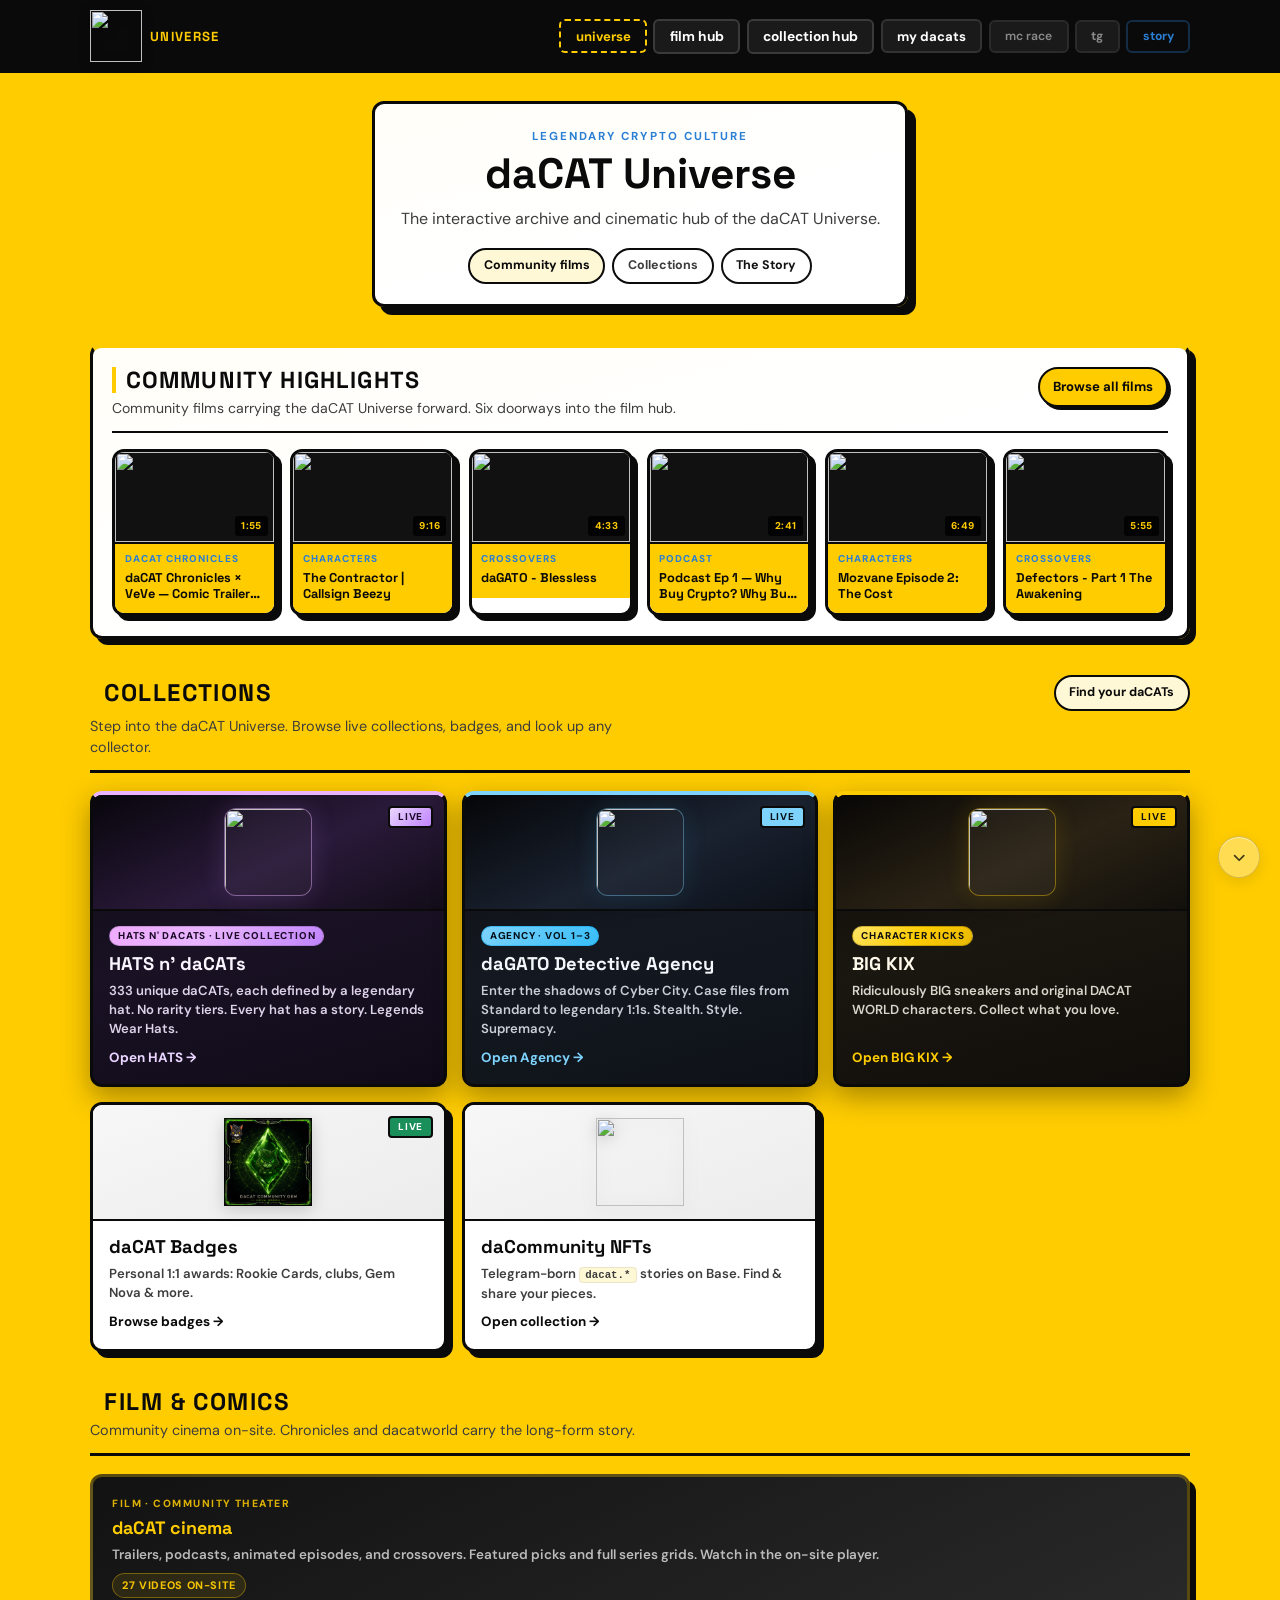
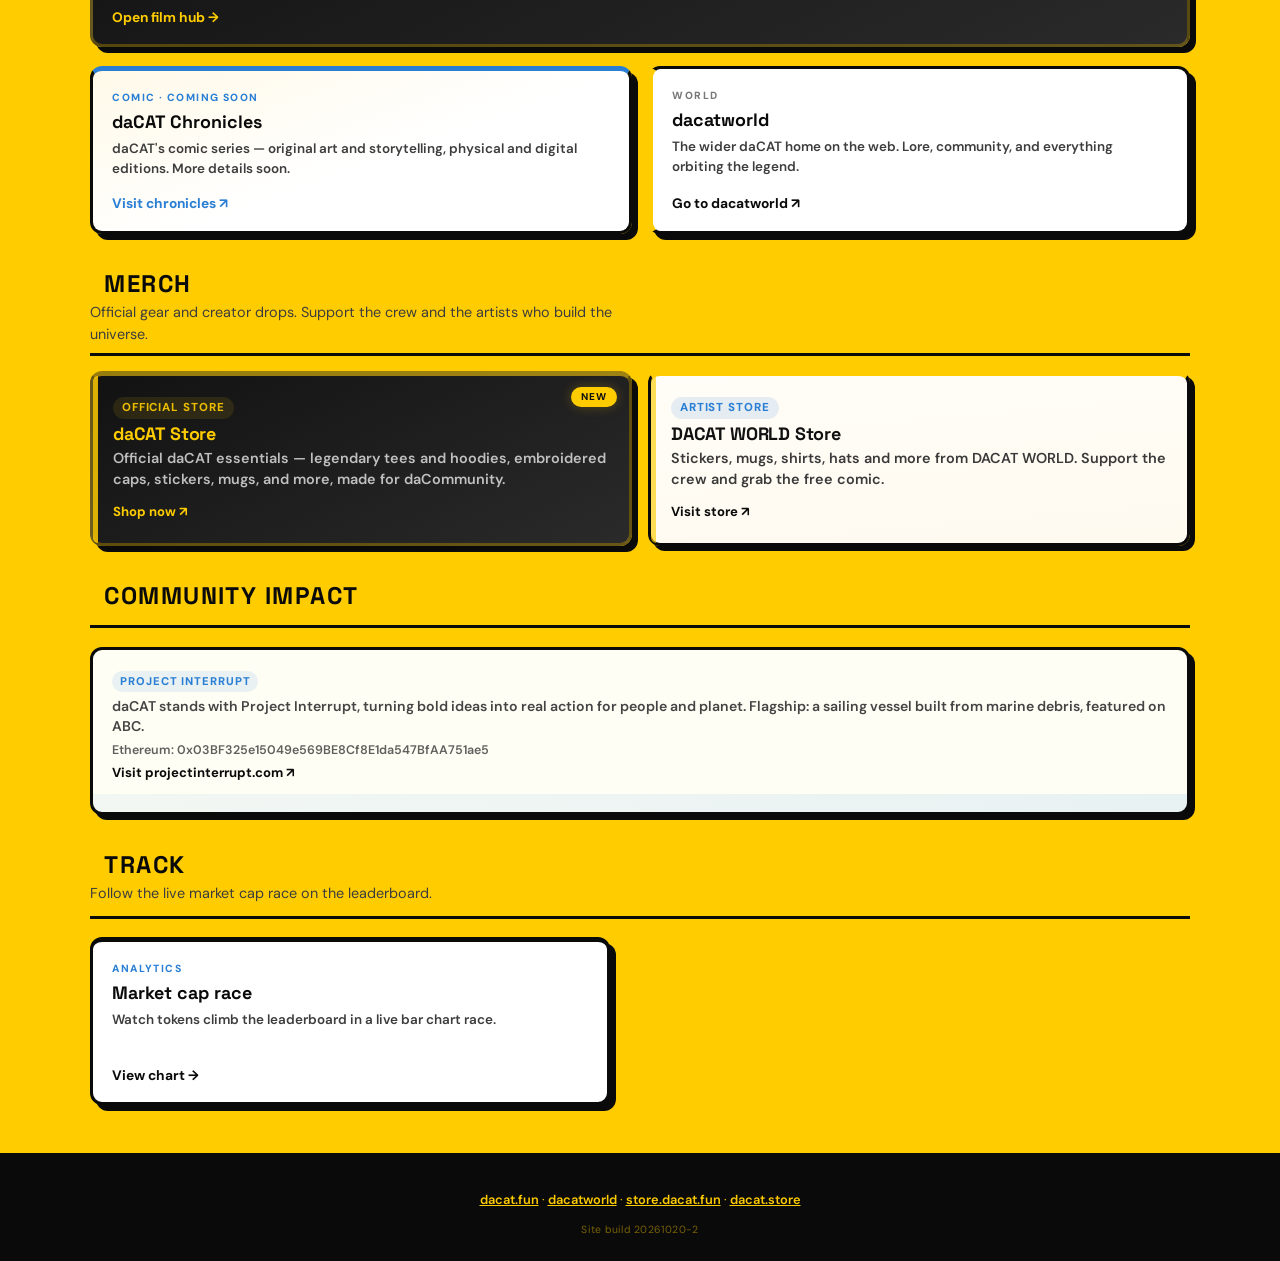
==== web/index.html @ aca1245f "fix(copy): drop HATS batch labels; Agency Vol 1-3 site text Universe home, collections hub, and gall" ====
<!DOCTYPE html>
<!-- Site home — collections · film & comics · merch · impact · track.
     - Merch: store.dacat.fun (official) + dacat.store (DACAT WORLD artist) above Community Impact.
     - Track: market cap race only (bottom).
     Vanilla static + minimal home.js. See app.js for the heavy gallery logic. -->
<html lang="en">
<head>
  <meta name="site-build" content="20261020-2" />
  <meta charset="UTF-8" />
  <meta name="viewport" content="width=device-width, initial-scale=1" />
  <title>daCAT · Universe</title>
  <meta name="description" content="daCAT Universe. The interactive archive, films, and collector hub." />
  <link rel="icon" href="assets/brand/dacat-icon-64.png" type="image/png" />
  <link rel="manifest" href="manifest.webmanifest" />
  <meta name="theme-color" content="#0a0a0a" />
  <link rel="preconnect" href="https://fonts.googleapis.com" />
  <link rel="preconnect" href="https://fonts.gstatic.com" crossorigin />
  <link href="https://fonts.googleapis.com/css2?family=DM+Sans:ital,opsz,wght@0,9..40,500;0,9..40,600;0,9..40,700;1,9..40,400&family=Space+Grotesk:wght@600;700&display=swap" rel="stylesheet" />
  <link rel="stylesheet" href="css/styles.css?v=20261020-2" />
</head>
<body class="home-page">
  <header class="site-header">
    <div class="header-inner">
      <div class="brand">
        <a class="brand-logo" href="https://www.dacat.fun/" target="_blank" rel="noopener" aria-label="daCAT.fun">
          <img class="brand-mascot" src="assets/brand/dacat-mascot.png" alt="" width="56" height="56" />
        </a>
        <a class="brand-tag" href="./" aria-label="daCAT Universe hub">Universe</a>
      </div>
      <nav class="header-nav" aria-label="Main">
        <span class="nav-btn nav-btn-home is-active" aria-current="page">Universe</span>
        <a class="nav-btn nav-btn-collections" href="collections/">collection hub</a>
        <a class="nav-btn nav-btn-film" href="film/">Film Hub</a>
        <a class="nav-btn nav-btn-wallet" href="dacommunity/#wallet-panel">my dacats</a>
        <a class="nav-btn nav-btn-chart" href="analytics/">MC race</a>
        <a class="nav-btn nav-btn-utility" href="https://t.me/daCat_token" target="_blank" rel="noopener">TG</a>
        <a class="nav-btn nav-btn-story" href="https://www.dacat.fun/" target="_blank" rel="noopener">story</a>
      </nav>
    </div>
  </header>

  <main class="site-home">
    <section class="home-hero">
      <div class="home-hero-inner">
        <p class="eyebrow">Legendary crypto culture</p>
        <h1>daCAT Universe</h1>
        <p class="home-lead">The interactive archive and cinematic hub of the daCAT Universe.</p>
        <nav class="home-hero-nav" aria-label="Jump to">
          <a class="home-hero-pill" href="film/">Community films</a>
          <a class="home-hero-pill home-hero-pill-muted" href="collections/">Collections</a>
          <a class="home-hero-pill" href="https://www.dacat.fun/" target="_blank" rel="noopener" style="background:#fff; border-color:#111; color:#111;">The Story</a>
        </nav>
      </div>
    </section>

    <!-- Static 6-card shell (same DOM forever). home.js only fills href/img/text — Collections never jumps. -->
    <section class="home-section home-highlights" id="home-highlights-rail" aria-labelledby="home-highlights-heading" aria-busy="true">
      <div class="highlights-rail panel">
        <header class="highlights-rail-head">
          <div class="highlights-rail-copy">
            <h2 class="highlights-rail-title" id="home-highlights-heading">Community Highlights</h2>
            <p class="highlights-rail-lead">Community films carrying the daCAT Universe forward. Six doorways into the film hub.</p>
          </div>
          <a class="highlights-rail-link" href="film/">Browse all films</a>
        </header>
        <div class="highlights-track" id="home-highlights-track" role="list">
          <a class="highlight-card is-pending" href="film/" role="listitem" aria-hidden="true" tabindex="-1"><span class="highlight-card-thumb"><img alt="" width="320" height="180" decoding="async" /></span><span class="highlight-card-body"><span class="highlight-card-category">&nbsp;</span><span class="highlight-card-title">&nbsp;</span></span></a>
          <a class="highlight-card is-pending" href="film/" role="listitem" aria-hidden="true" tabindex="-1"><span class="highlight-card-thumb"><img alt="" width="320" height="180" decoding="async" /></span><span class="highlight-card-body"><span class="highlight-card-category">&nbsp;</span><span class="highlight-card-title">&nbsp;</span></span></a>
          <a class="highlight-card is-pending" href="film/" role="listitem" aria-hidden="true" tabindex="-1"><span class="highlight-card-thumb"><img alt="" width="320" height="180" decoding="async" /></span><span class="highlight-card-body"><span class="highlight-card-category">&nbsp;</span><span class="highlight-card-title">&nbsp;</span></span></a>
          <a class="highlight-card is-pending" href="film/" role="listitem" aria-hidden="true" tabindex="-1"><span class="highlight-card-thumb"><img alt="" width="320" height="180" decoding="async" /></span><span class="highlight-card-body"><span class="highlight-card-category">&nbsp;</span><span class="highlight-card-title">&nbsp;</span></span></a>
          <a class="highlight-card is-pending" href="film/" role="listitem" aria-hidden="true" tabindex="-1"><span class="highlight-card-thumb"><img alt="" width="320" height="180" decoding="async" /></span><span class="highlight-card-body"><span class="highlight-card-category">&nbsp;</span><span class="highlight-card-title">&nbsp;</span></span></a>
          <a class="highlight-card is-pending" href="film/" role="listitem" aria-hidden="true" tabindex="-1"><span class="highlight-card-thumb"><img alt="" width="320" height="180" decoding="async" /></span><span class="highlight-card-body"><span class="highlight-card-category">&nbsp;</span><span class="highlight-card-title">&nbsp;</span></span></a>
        </div>
      </div>
    </section>

    <section id="collections" class="home-section" aria-labelledby="collections-heading">
      <header class="home-section-head">
        <div>
          <h2 id="collections-heading" class="home-section-title">Collections</h2>
          <a class="home-hero-pill" href="dacommunity/#wallet-panel">Find your daCATs</a>
        </div>
        <p class="home-section-lead">Step into the daCAT Universe. Browse live collections, badges, and look up any collector.</p>
      </header>
      <div class="collection-grid collection-grid-home" aria-label="NFT collections">
        <a class="collection-card collection-card-live collection-card-hats-n-dacats" href="dacommunity/?collection=hats-n-dacats">
          <span class="collection-card-status">Live</span>
          <div class="collection-card-media">
            <img
              src="https://i2c.seadn.io/collection/hats-n-dacats/image_type_logo/4c0b25fd68965df182bc945d388a89/144c0b25fd68965df182bc945d388a89.jpeg?h=400&w=400"
              alt=""
              width="120"
              height="120"
              loading="lazy"
              decoding="async"
            />
          </div>
          <div class="collection-card-body">
            <span class="collection-card-eyebrow">HATS n' daCATs · Live Collection</span>
            <h3 class="collection-card-title">HATS n' daCATs</h3>
            <p>333 unique daCATs, each defined by a legendary hat. No rarity tiers. Every hat has a story. Legends Wear Hats.</p>
            <span class="collection-card-cta">Open HATS →</span>
          </div>
        </a>
        <a class="collection-card collection-card-live collection-card-dagato-agency" href="dacommunity/?collection=dagato-agency">
          <span class="collection-card-status">Live</span>
          <div class="collection-card-media">
            <img
              src="https://i2c.seadn.io/collection/dagato-detective-agency-volume-1/image_type_logo/6dcbf6a0f830a10ef45731c2e11f2b/e96dcbf6a0f830a10ef45731c2e11f2b.png?h=400&w=400"
              alt=""
              width="120"
              height="120"
              loading="lazy"
              decoding="async"
            />
          </div>
          <div class="collection-card-body">
            <span class="collection-card-eyebrow">Agency · Vol 1–3</span>
            <h3 class="collection-card-title">daGATO Detective Agency</h3>
            <p>Enter the shadows of Cyber City. Case files from Standard to legendary 1:1s. Stealth. Style. Supremacy.</p>
            <span class="collection-card-cta">Open Agency →</span>
          </div>
        </a>
        <a class="collection-card collection-card-live collection-card-bigkix" href="dacommunity/?collection=bigkix">
          <span class="collection-card-status">Live</span>
          <div class="collection-card-media">
            <img
              src="https://i2c.seadn.io/collection/big-kix/image_type_logo/ce9e5b65e30531c9b8a792a2653bd7/bbce9e5b65e30531c9b8a792a2653bd7.png?h=400&w=400"
              alt=""
              width="120"
              height="120"
              loading="lazy"
              decoding="async"
            />
          </div>
          <div class="collection-card-body">
            <span class="collection-card-eyebrow">Character kicks</span>
            <h3 class="collection-card-title">BIG KIX</h3>
            <p>Ridiculously BIG sneakers and original DACAT WORLD characters. Collect what you love.</p>
            <span class="collection-card-cta">Open BIG KIX →</span>
          </div>
        </a>
        <a class="collection-card collection-card-live" href="dacommunity/?collection=badges">
          <span class="collection-card-status">Live</span>
          <div class="collection-card-media">
            <img src="assets/badges/dacat-gem-nova-green.png" alt="" width="120" height="120" />
          </div>
          <div class="collection-card-body">
            <h3 class="collection-card-title">daCAT Badges</h3>
            <p>Personal 1:1 awards: Rookie Cards, clubs, Gem Nova &amp; more.</p>
            <span class="collection-card-cta">Browse badges →</span>
          </div>
        </a>
        <a class="collection-card" href="dacommunity/?collection=dacommunity">
          <div class="collection-card-media">
            <img src="assets/brand/dacat-mascot.png" alt="" width="120" height="120" />
          </div>
          <div class="collection-card-body">
            <h3 class="collection-card-title">daCommunity NFTs</h3>
            <p>Telegram-born <code>dacat.*</code> stories on Base. Find &amp; share your pieces.</p>
            <span class="collection-card-cta">Open collection →</span>
          </div>
        </a>
      </div>
    </section>

    <section id="stories" class="home-section home-stories" aria-labelledby="stories-heading">
      <header class="home-section-head">
        <h2 id="stories-heading" class="home-section-title">Film &amp; comics</h2>
        <p class="home-section-lead">Community cinema on-site. Chronicles and dacatworld carry the long-form story.</p>
      </header>
      <div class="home-stories-layout">
        <a class="hub-more-card hub-more-card-film" href="film/">
          <span class="hub-more-kicker">Film · community theater</span>
          <h3 class="hub-more-card-title">daCAT cinema</h3>
          <p class="hub-more-card-desc">Trailers, podcasts, animated episodes, and crossovers. Featured picks and full series grids. Watch in the on-site player.</p>
          <span class="hub-more-badge" id="film-video-count">21 videos on-site</span>
          <span class="hub-more-card-cta">Open film hub →</span>
        </a>
        <div class="hub-more-grid hub-more-grid-pair" aria-label="Comics and world">
          <a class="hub-more-card hub-more-card-comic" href="https://dacat.fun/chronicles/" target="_blank" rel="noopener noreferrer">
            <span class="hub-more-kicker">Comic · coming soon</span>
            <h3 class="hub-more-card-title">daCAT Chronicles</h3>
            <p class="hub-more-card-desc">daCAT's comic series — original art and storytelling, physical and digital editions. More details soon.</p>
            <span class="hub-more-card-cta">Visit chronicles ↗</span>
          </a>
          <a class="hub-more-card hub-more-card-world" href="https://www.dacatworld.com/" target="_blank" rel="noopener noreferrer">
            <span class="hub-more-kicker">World</span>
            <h3 class="hub-more-card-title">dacatworld</h3>
            <p class="hub-more-card-desc">The wider daCAT home on the web. Lore, community, and everything orbiting the legend.</p>
            <span class="hub-more-card-cta">Go to dacatworld ↗</span>
          </a>
        </div>
      </div>
    </section>

    <section id="merch" class="home-section home-merch" aria-labelledby="merch-heading">
      <header class="home-section-head">
        <h2 id="merch-heading" class="home-section-title">Merch</h2>
        <p class="home-section-lead">Official gear and creator drops. Support the crew and the artists who build the universe.</p>
      </header>
      <div class="hub-more-grid hub-more-grid-pair" aria-label="Community stores">
        <a class="hub-more-card hub-more-card-shop hub-more-card-shop-dark" href="https://store.dacat.fun/" target="_blank" rel="noopener noreferrer">
          <span class="hub-more-status hub-more-status-new" aria-label="New store">New</span>
          <span class="hub-more-kicker">Official Store</span>
          <h3 class="hub-more-card-title">daCAT Store</h3>
          <p class="hub-more-card-desc">Official daCAT essentials — legendary tees and hoodies, embroidered caps, stickers, mugs, and more, made for daCommunity.</p>
          <span class="hub-more-card-cta">Shop now ↗</span>
        </a>
        <a class="hub-more-card hub-more-card-shop" href="https://dacat.store/" target="_blank" rel="noopener noreferrer">
          <span class="hub-more-kicker">Artist store</span>
          <h3 class="hub-more-card-title">DACAT WORLD Store</h3>
          <p class="hub-more-card-desc">Stickers, mugs, shirts, hats and more from DACAT WORLD. Support the crew and grab the free comic.</p>
          <span class="hub-more-card-cta">Visit store ↗</span>
        </a>
      </div>
    </section>

    <section id="community-impact" class="home-section" aria-labelledby="impact-heading">
      <header class="home-section-head">
        <h2 id="impact-heading" class="home-section-title">Community Impact</h2>
      </header>
      <a class="hub-more-card hub-more-card-impact" href="https://projectinterrupt.com/" target="_blank" rel="noopener noreferrer">
        <span class="hub-more-kicker">Project Interrupt</span>
        <p class="hub-more-card-desc">daCAT stands with Project Interrupt, turning bold ideas into real action for people and planet. Flagship: a sailing vessel built from marine debris, featured on ABC.</p>
        <p class="hub-more-card-desc" style="font-size: 0.78rem; margin: 0.25rem 0 0; opacity: 0.85;">Ethereum: 0x03BF325e15049e569BE8Cf8E1da547BfAA751ae5</p>
        <span class="hub-more-card-cta">Visit projectinterrupt.com ↗</span>
      </a>
    </section>

    <section id="track" class="home-section home-track" aria-labelledby="track-heading">
      <header class="home-section-head">
        <h2 id="track-heading" class="home-section-title">Track</h2>
        <p class="home-section-lead">Follow the live market cap race on the leaderboard.</p>
      </header>
      <div class="hub-more-grid">
        <a class="hub-more-card hub-more-card-chart hub-more-card-solo" href="analytics/">
          <span class="hub-more-kicker">Analytics</span>
          <h3 class="hub-more-card-title">Market cap race</h3>
          <p class="hub-more-card-desc">Watch tokens climb the leaderboard in a live bar chart race.</p>
          <span class="hub-more-card-cta">View chart →</span>
        </a>
      </div>
    </section>
  </main>

  <!-- PC-only glass scroll nudge (bottom-right) -->
  <button
    type="button"
    class="gallery-scroll-nudge"
    id="site-scroll-nudge"
    aria-label="Scroll down"
  >
    <span class="gallery-scroll-nudge-glass" aria-hidden="true"></span>
    <svg class="gallery-scroll-nudge-icon" width="22" height="22" viewBox="0 0 24 24" fill="none" aria-hidden="true">
      <path d="M6 10l6 6 6-6" stroke="currentColor" stroke-width="2.25" stroke-linecap="round" stroke-linejoin="round"/>
    </svg>
  </button>

  <footer class="site-footer">
    <p><a href="https://www.dacat.fun/" target="_blank" rel="noopener noreferrer">dacat.fun</a> · <a href="https://www.dacatworld.com/" target="_blank" rel="noopener noreferrer">dacatworld</a> · <a href="https://store.dacat.fun/" target="_blank" rel="noopener noreferrer">store.dacat.fun</a> · <a href="https://dacat.store/" target="_blank" rel="noopener noreferrer">dacat.store</a></p>
    <p class="site-version">Site build 20261020-2</p>
  </footer>
  <script src="js/pwa-register.js?v=20261020-2" defer></script>
  <script src="js/scroll-nudge.js?v=20261020-2" defer></script>
  <script src="js/home.js?v=20261020-2" defer></script>
  <script src="js/universe-nav.js" defer></script>
</body>
</html>
---- web/css/styles.css ----
/* daCommunity Gallery — static site styles (dacat.fun brand).
 *
 * Layout map:
 *   .site-header — sticky nav (top: 0); height synced to --site-header-h via JS
 *   .film-sticky-deck — film hub search/filters; sticky at top: var(--site-header-h)
 *   .hero-band / .stats-strip — collection summary (dacommunity/)
 *   #wallet-panel — hash anchor at theater top; #wallet-lookup — ENS/0x lookup form
 *   .browse-controls — archive search, filters, sort (#search, .filter, #sort-select)
 *   .gallery-focus-zone — featured rail + grid; dark “cinema” when body.has-collector-view
 *   .detail-panel — token drawer
 *
 * Dark portfolio: body.has-collector-view + .is-portfolio-browse on #browse-controls
 */
/* daCAT brand — yellow #FFCC00, black, comic energy (dacat.fun screenshots) */
:root {
  --yellow: #ffcc00;
  --yellow-dark: #e6b800;
  --black: #0a0a0a;
  --black-soft: #1a1a1a;
  --text-on-yellow: #0a0a0a;
  --text-muted: #3d3d3d;
  --white: #ffffff;
  --blue-accent: #2a7fd4;
  --listed: #1a8f5a;
  --radius: 12px;
  --font: "DM Sans", system-ui, sans-serif;
  --font-display: "Space Grotesk", sans-serif;
  --site-header-h: 4.35rem;
  --theatre-accent: var(--yellow);
}

* { box-sizing: border-box; }

[hidden] {
  display: none !important;
}

html { scroll-behavior: smooth; }

body {
  margin: 0;
  font-family: var(--font);
  background: var(--yellow);
  color: var(--text-on-yellow);
  line-height: 1.5;
  transition: background 0.48s cubic-bezier(0.22, 1, 0.36, 1), color 0.35s ease;
}

a { color: var(--black); font-weight: 600; }
a:hover { color: var(--blue-accent); }

/* Header — black bar like dacat.fun nav buttons */
.site-header {
  position: sticky;
  top: 0;
  z-index: 100;
  background: var(--black);
  border-bottom: 4px solid var(--yellow);
  /*
   * Logo → first nav chip when chips sit next to the mascot (tablet/phone).
   * On wide PC, chips are right-aligned so this is just brand breathing room.
   */
  --header-brand-nav-gap: 1.3rem;
}

.header-inner {
  max-width: 1140px;
  margin: 0 auto;
  padding: 0.65rem clamp(0.75rem, 2.2vw, 1.25rem);
  display: flex;
  align-items: center;
  /* Never wrap brand + nav to two rows — nav scrolls instead */
  justify-content: flex-start;
  flex-wrap: nowrap !important;
  /* Gap alone can collapse in some flex + overflow cases; brand margin is the source of truth */
  gap: 0;
  column-gap: 0;
  width: 100%;
  min-width: 0;
  box-sizing: border-box;
}

/* Header brand: mascot (→ dacat.fun) + page title (→ this hub section). */
.brand {
  display: flex;
  align-items: center;
  gap: 0.5rem;
  text-decoration: none;
  color: var(--white);
  /* Never let the logo row squeeze — gutter stays predictable */
  flex: 0 0 auto;
  flex-shrink: 0;
  min-width: 0;
  max-width: none;
  /* Fixed air between mascot (or title) and the nav track */
  margin-inline-end: var(--header-brand-nav-gap);
}

.brand-logo {
  display: flex;
  flex-shrink: 0;
  text-decoration: none;
  line-height: 0;
}

.brand-logo:hover {
  opacity: 0.95;
  text-decoration: none;
}

.brand-mascot {
  width: 52px;
  height: 52px;
  flex-shrink: 0;
  object-fit: contain;
  filter: drop-shadow(0 2px 6px rgba(0,0,0,0.4));
}

.brand-tag {
  /* Hidden until the bar is truly wide — see min-width query below */
  display: none;
  font-family: var(--font-display);
  font-size: clamp(0.72rem, 2.2vw, 0.82rem);
  text-transform: uppercase;
  letter-spacing: 0.1em;
  color: var(--yellow);
  font-weight: 700;
  line-height: 1.15;
  white-space: nowrap;
  overflow: hidden;
  text-overflow: ellipsis;
  min-width: 0;
  max-width: 11rem;
  text-decoration: none;
}

a.brand-tag:hover {
  color: #ffe566;
  text-decoration: none;
  opacity: 0.95;
}

/*
 * Page title only on wide desktops — logo + title + right-aligned chips all fit.
 * Below this, mascot alone keeps the bar clean (phones, tablets, mid laptops).
 */
@media (min-width: 1120px) {
  .brand-tag {
    display: block;
  }

  .brand {
    max-width: min(34%, 13rem);
  }
}

.header-nav {
  display: flex;
  align-items: center;
  gap: 0.4rem;
  /* Single row forever — swipe/scroll for overflow; scrollbar hidden */
  flex-wrap: nowrap !important;
  flex: 1 1 auto;
  /* PC / wide: chips hug the right edge */
  justify-content: flex-end;
  min-width: 0; /* required so flex child can shrink + scroll */
  max-width: 100%;
  margin-left: 0;
  margin-inline-start: 0;
  overflow-x: auto;
  overflow-y: hidden;
  -webkit-overflow-scrolling: touch;
  scrollbar-width: none; /* Firefox */
  overscroll-behavior-x: contain;
  touch-action: pan-x;
  white-space: nowrap;
}

/*
 * Narrower than desktop: pack chips next to the logo with the fixed gap,
 * then swipe/scroll for the rest (no wrap, no mid-width “indent” hole).
 */
@media (max-width: 1024px) {
  .header-nav {
    justify-content: flex-start;
  }

  .brand {
    max-width: none;
    flex: 0 0 auto;
    flex-shrink: 0;
    margin-inline-end: var(--header-brand-nav-gap);
  }
}

.header-nav::-webkit-scrollbar {
  display: none; /* Chrome / Safari / iOS */
  width: 0;
  height: 0;
  background: transparent;
}

/*
 * Nav order (all pages / widths):
 *  0 = current page (.is-active) — dashed yellow race border
 *  1 = Universe (way home)
 *  2+ = next explore hubs
 * Never let page-specific rules override .is-active to a higher order.
 */
.header-nav > .nav-btn {
  order: 10;
}

.header-nav > .nav-btn-home {
  order: 1;
}

.header-nav > .nav-btn.is-active {
  order: 0 !important;
}

/* Priority 3 / 4 when not the active page */
.header-nav > .nav-btn-film:not(.is-active) {
  order: 2;
}

.header-nav > .nav-btn-collections:not(.is-active) {
  order: 3;
}

.header-nav > .nav-btn-wallet:not(.is-active) {
  order: 4;
}

.header-nav > .nav-btn-chart:not(.is-active) {
  order: 5;
}

.header-nav > .nav-btn-utility,
.header-nav > .nav-btn-story {
  order: 6;
}

/* Film hub: after Universe → Collections → my dacats */
.film-hub-page .header-nav > .nav-btn-collections:not(.is-active),
.film-theatre-page .header-nav > .nav-btn-collections:not(.is-active) {
  order: 2;
}

.film-hub-page .header-nav > .nav-btn-wallet:not(.is-active),
.film-theatre-page .header-nav > .nav-btn-wallet:not(.is-active) {
  order: 3;
}

/* Gallery: my dacats is section identity (often .is-active); when not, still high priority */
body[data-base] .header-nav > .nav-btn-wallet:not(.is-active) {
  order: 2;
}

body[data-base] .header-nav > .nav-btn-film:not(.is-active) {
  order: 3;
}

body[data-base] .header-nav > .nav-btn-collections:not(.is-active) {
  order: 4;
}

/* Universe chip: quiet yellow frame when not the current page */
.nav-btn-home:not(.is-active) {
  color: var(--yellow);
  border: 2px solid rgba(255, 204, 0, 0.4);
  background: rgba(255, 204, 0, 0.06);
}

.nav-btn-home:not(.is-active):hover {
  color: #fff;
  background: rgba(255, 204, 0, 0.12);
  border-color: var(--yellow);
}

/* my dacats current: same dashed race border as every other active page chip */
.nav-btn-wallet.is-active,
body[data-base] .nav-btn-wallet.is-active,
body.has-collector-view .nav-btn-wallet.is-active {
  background: transparent;
  color: var(--yellow);
  border: 2px dashed var(--yellow);
  cursor: default;
}

.nav-btn {
  display: inline-flex;
  align-items: center;
  justify-content: center;
  /* Never shrink or wrap label text — chip stays one line; row scrolls instead */
  flex: 0 0 auto;
  flex-shrink: 0;
  white-space: nowrap !important;
  word-break: keep-all;
  overflow-wrap: normal;
  hyphens: none;
  line-height: 1.2;
  padding: 0.45rem 0.9rem;
  border-radius: 6px;
  font-size: 0.82rem;
  font-weight: 700;
  text-transform: lowercase;
  text-decoration: none;
  border: 2px solid transparent;
  transition: transform 0.15s;
  background: var(--black-soft);
  color: var(--white);
  border-color: #333;
  box-sizing: border-box;
  max-width: none;
}

.nav-btn:hover { transform: translateY(-1px); text-decoration: none; }

/* Hub links — collections & film get primary weight */
.nav-btn-collections,
.nav-btn-film {
  font-size: 0.86rem;
  border-color: #3a3a3a;
}

.nav-btn-collections:hover,
.nav-btn-film:hover {
  border-color: var(--yellow);
  color: var(--yellow);
}

/* My daCATs — yellow emphasis on gallery only (home matches film hub quiet wallet pill) */
body[data-base] .nav-btn-wallet:not(.is-active) {
  color: var(--yellow);
  border-color: rgba(255, 204, 0, 0.35);
}

body[data-base] .nav-btn-wallet:not(.is-active):hover {
  background: rgba(255, 204, 0, 0.08);
  border-color: var(--yellow);
}

/* MC race — utility style (subdued like OpenSea/TG, less prominent than main nav) */
.nav-btn-chart:not(.is-active) {
  color: #8a8a8a;
  font-size: 0.76rem;
  font-weight: 600;
  background: var(--black-soft);
  border-color: #2a2a2a;
}

.nav-btn-chart:not(.is-active):hover {
  color: #e8e8e8;
  border-color: #555;
}

/* One dashed-yellow accent — current page only */
.nav-btn.is-active {
  background: transparent;
  color: var(--yellow);
  border: 2px dashed var(--yellow);
  cursor: default;
}

/* Home — quiet entry */
.nav-btn-home {
  color: #a8a8a8;
  background: transparent;
  border-color: transparent;
}

.nav-btn-home:hover {
  color: var(--white);
  background: rgba(255, 255, 255, 0.06);
}

/* External / utility — never compete with hub yellow */
.nav-btn-opensea,
.nav-btn-utility {
  color: #8a8a8a;
  font-size: 0.76rem;
  background: var(--black-soft);
  border-color: #2a2a2a;
}

.nav-btn-opensea {
  margin-left: 0.2rem;
  padding-left: 0.75rem;
  padding-right: 0.75rem;
  border-left: 1px solid #333;
}

.nav-btn-opensea:hover,
.nav-btn-utility:hover {
  color: #e8e8e8;
  border-color: #555;
}

/* story button: subtle on desktop, direct link to dacat.fun */
.nav-btn-story {
  font-size: 0.76rem;
  color: var(--blue-accent);
  border-color: rgba(42, 127, 212, 0.3);
  background: transparent;
}
.nav-btn-story:hover {
  background: rgba(42, 127, 212, 0.08);
  border-color: var(--blue-accent);
  color: var(--blue-accent);
}

/* Universe bottom sheet - modern, lightweight, reuses site card language */
.universe-sheet {
  position: fixed;
  inset: 0;
  z-index: 300;
  display: none;
}
.universe-sheet.open {
  display: block;
}
.universe-backdrop {
  position: absolute;
  inset: 0;
  background: rgba(10, 10, 10, 0.55);
  backdrop-filter: blur(4px);
}
.universe-content {
  position: absolute;
  bottom: 0;
  left: 0;
  right: 0;
  background: var(--white);
  border: 3px solid var(--black);
  border-bottom: none;
  border-radius: 12px 12px 0 0;
  box-shadow: 0 -8px 0 var(--black);
  max-height: 65vh;
  overflow-y: auto;
  padding: 0.75rem 1rem 1rem;
  font-size: 0.95rem;
}
.universe-head {
  display: flex;
  align-items: center;
  justify-content: space-between;
  margin-bottom: 0.5rem;
  padding-bottom: 0.4rem;
  border-bottom: 1px solid #eee;
}
.universe-title {
  font-family: var(--font-display);
  font-weight: 700;
  font-size: 1rem;
}
.universe-close {
  background: var(--black);
  color: var(--yellow);
  border: 2px solid var(--black);
  border-radius: 50%;
  width: 28px;
  height: 28px;
  font-size: 1.1rem;
  line-height: 1;
  cursor: pointer;
}
.universe-group {
  margin-bottom: 0.25rem;
}
.universe-label {
  font-size: 0.68rem;
  font-weight: 800;
  letter-spacing: 0.12em;
  text-transform: uppercase;
  color: var(--blue-accent);
  margin: 0.4rem 0 0.15rem;
}
.universe-link {
  display: block;
  padding: 0.35rem 0.1rem;
  color: var(--black);
  text-decoration: none;
  font-weight: 600;
  border-bottom: 1px solid #f0f0f0;
}
.universe-link:last-child {
  border-bottom: none;
}
.universe-dacat {
  margin-top: 0.5rem;
  padding-top: 0.5rem;
  border-top: 2px solid var(--black);
}
.universe-divider {
  height: 2px;
  background: var(--black);
  margin: 0.5rem 0;
}

/* Main layout */
#app {
  max-width: 1140px;
  margin: 0 auto;
  padding: 1.25rem 1.25rem 3rem;
}

.panel {
  background: var(--white);
  border: 3px solid var(--black);
  border-radius: var(--radius);
  box-shadow: 6px 6px 0 var(--black);
  margin-bottom: 1.25rem;
}

.hero-band {
  display: grid;
  gap: 1rem;
  margin-bottom: 1.25rem;
}

@media (min-width: 800px) {
  .hero-band {
    grid-template-columns: 1.2fr 1fr;
    align-items: end;
  }
}

.hero-inner {
  background: var(--white);
  border: 3px solid var(--black);
  border-radius: var(--radius);
  box-shadow: 6px 6px 0 var(--black);
  padding: 1.35rem 1.5rem;
}

.eyebrow {
  margin: 0 0 0.35rem;
  font-size: 0.72rem;
  font-weight: 700;
  text-transform: uppercase;
  letter-spacing: 0.18em;
}

.hero-inner h1 {
  font-family: var(--font-display);
  font-size: clamp(1.75rem, 4vw, 2.5rem);
  margin: 0 0 0.5rem;
  line-height: 1.1;
}

.accent {
  color: var(--blue-accent);
}

.hero-lead {
  margin: 0;
  color: var(--text-muted);
  font-size: 0.95rem;
  max-width: 42ch;
}

.hero-note {
  margin: 0.75rem 0 0;
  font-size: 0.78rem;
  padding: 0.5rem 0.75rem;
  background: #fff8d6;
  border-left: 4px solid var(--black);
  line-height: 1.5;
}

.hero-note .steward-name {
  font-family: ui-monospace, monospace;
  font-weight: 700;
  color: var(--black);
}

.hero-note-warn {
  background: #fff3cd;
  border-left-color: #c9a000;
}

.hero-note-error {
  background: #ffe8e8;
  border-left-color: #c62828;
  color: #5c1010;
}

button.stat:disabled {
  cursor: default;
  opacity: 0.55;
}

button.stat:disabled:hover {
  filter: none;
  transform: none;
}

/* Collectors tile stays interactive for secondary collections (rebuild on click) */
button.stat.stat-collectors:disabled {
  cursor: pointer;
  opacity: 0.85;
  pointer-events: auto;
}

.stats-strip {
  display: grid;
  grid-template-columns: repeat(2, 1fr);
  gap: 0.5rem;
  align-items: stretch;
}

@media (min-width: 520px) {
  .stats-strip { grid-template-columns: repeat(4, 1fr); }
}

.stat,
button.stat {
  display: flex;
  flex-direction: column;
  align-items: center;
  justify-content: flex-start;
  background: var(--black);
  color: var(--yellow);
  border-radius: var(--radius);
  padding: 0.85rem;
  text-align: center;
  border: 2px solid var(--black);
  min-height: 72px;
}

button.stat {
  width: 100%;
  font: inherit;
  cursor: pointer;
  appearance: none;
  -webkit-appearance: none;
  transition: background 0.15s ease, transform 0.15s ease, box-shadow 0.15s ease;
}

button.stat.stat-collectors:hover:not(:disabled) {
  background: #222;
  transform: translateY(-2px);
  box-shadow: 0 4px 0 var(--yellow);
}

button.stat:focus-visible {
  outline: 3px solid var(--blue-accent);
  outline-offset: 2px;
}

.stat.skeleton {
  min-height: 72px;
  animation: pulse 1.2s ease-in-out infinite;
}

@keyframes pulse {
  50% { opacity: 0.5; }
}

.stat-value {
  display: block;
  font-family: var(--font-display);
  font-size: 1.35rem;
  font-weight: 700;
}

.stat-label {
  font-size: 0.65rem;
  text-transform: uppercase;
  letter-spacing: 0.1em;
  opacity: 0.85;
}

/* Collector hub (wallet lookup) */
.collector-hub,
.wallet-panel {
  padding: 1.35rem 1.4rem;
  background: linear-gradient(165deg, #fffef8 0%, var(--white) 55%);
  scroll-margin-top: 5.5rem;
}

.collector-hub.has-result {
  outline: 3px solid var(--yellow);
  outline-offset: -3px;
}

.collector-hub-head {
  margin-bottom: 1rem;
}

.collector-hub-kicker {
  margin: 0 0 0.35rem;
  font-size: 0.72rem;
  font-weight: 800;
  text-transform: uppercase;
  letter-spacing: 0.16em;
  color: var(--blue-accent);
}

.collector-hub-title-row {
  display: flex;
  flex-wrap: wrap;
  align-items: flex-start;
  justify-content: space-between;
  gap: 0.75rem 1rem;
}

.collector-hub-title {
  font-family: var(--font-display);
  margin: 0 0 0.35rem;
  padding-left: 0.55rem;
  border-left: 4px solid var(--yellow);
  font-size: clamp(1.35rem, 4vw, 1.65rem);
  line-height: 1.1;
  text-transform: uppercase;
  letter-spacing: 0.04em;
}

.collector-hub-lead {
  margin: 0;
  font-size: 0.9rem;
  color: var(--text-muted);
  line-height: 1.5;
  max-width: 34rem;
}

.collector-lookup-form {
  display: flex;
  flex-wrap: wrap;
  gap: 0.55rem;
  margin-bottom: 0.85rem;
  align-items: stretch;
}

.lookup-field {
  position: relative;
  flex: 1;
  min-width: min(100%, 220px);
  display: block;
}

.collector-lookup-input,
.wallet-form input {
  display: block;
  width: 100%;
  min-width: 0;
  min-height: 48px;
  padding: 0.75rem 2.75rem 0.75rem 1rem;
  border: 2px solid var(--black);
  border-radius: 8px;
  font: inherit;
  font-size: 1rem;
  background: var(--white);
  box-shadow: 4px 4px 0 var(--black);
  box-sizing: border-box;
}

.collector-lookup-input:focus {
  outline: 3px solid var(--blue-accent);
  outline-offset: 2px;
}

.collector-lookup-submit {
  min-height: 48px;
}

.top-collectors {
  margin-bottom: 0.85rem;
  padding: 0.75rem 0;
  border-top: 2px dashed #ddd;
}

.top-collectors-label {
  margin: 0 0 0.5rem;
  font-size: 0.72rem;
  font-weight: 800;
  text-transform: uppercase;
  letter-spacing: 0.12em;
  color: var(--text-muted);
}

.top-collectors-track {
  display: flex;
  flex-wrap: wrap;
  gap: 0.4rem;
}

.top-collector-pill {
  border: 2px solid var(--black);
  background: var(--yellow);
  border-radius: 999px;
  padding: 0.35rem 0.75rem;
  font: inherit;
  font-size: 0.78rem;
  font-weight: 700;
  cursor: pointer;
  box-shadow: 2px 2px 0 var(--black);
  transition: transform 0.12s ease;
  min-height: 40px;
}

.top-collector-pill:hover {
  transform: translate(-1px, -1px);
  box-shadow: 3px 3px 0 var(--black);
}

.top-collector-pill span.meta {
  font-weight: 600;
  opacity: 0.75;
  margin-left: 0.25rem;
}

.btn-outline {
  background: var(--white);
  color: var(--black);
  padding: 0.5rem 0.9rem;
  font-size: 0.82rem;
  white-space: nowrap;
  flex-shrink: 0;
}

.wallet-form {
  display: flex;
  flex-wrap: wrap;
  gap: 0.5rem;
}

.wallet-form input {
  flex: 1;
  min-width: 200px;
  padding: 0.75rem 1rem;
  border: 2px solid var(--black);
  border-radius: 8px;
  font: inherit;
}

.wallet-result {
  margin-top: 0.5rem;
  padding-top: 1rem;
  border-top: 2px dashed #ccc;
}

.wallet-result.empty {
  color: var(--text-muted);
  font-size: 0.9rem;
}

.wallet-state {
  padding: 1.1rem 1rem;
  border: 2px solid var(--black);
  border-radius: var(--radius);
  background: #fffef5;
}

.wallet-state-loading {
  display: flex;
  align-items: center;
  gap: 0.75rem;
}

.wallet-state-loading .spinner {
  width: 28px;
  height: 28px;
  margin: 0;
  flex-shrink: 0;
}

.wallet-state-title {
  margin: 0 0 0.35rem;
  font-family: var(--font-display);
  font-size: 1.05rem;
}

.wallet-state-lead {
  margin: 0;
  font-size: 0.88rem;
  color: var(--text-muted);
  line-height: 1.45;
}

.wallet-state-error {
  border-color: #c45a00;
  background: #fff8f0;
}

.collector-profile-card {
  display: grid;
  gap: 0.75rem;
  margin-bottom: 1rem;
  padding: 1rem 1.1rem;
  background: var(--yellow);
  border: 3px solid var(--black);
  border-radius: var(--radius);
  box-shadow: 5px 5px 0 var(--black);
}

.collector-profile-main {
  display: flex;
  flex-direction: column;
  gap: 0.25rem;
}

.collector-profile-eyebrow {
  margin: 0;
  font-size: 0.62rem;
  font-weight: 800;
  letter-spacing: 0.14em;
  text-transform: uppercase;
  color: var(--blue-accent);
}

.collector-profile-name {
  margin: 0;
  font-family: var(--font-display);
  font-size: 1.35rem;
  line-height: 1.15;
}

.collector-profile-ens {
  margin: 0;
  font-size: 0.82rem;
  font-weight: 700;
  color: var(--blue-accent);
}

.collector-profile-address {
  margin: 0;
  font-size: 0.76rem;
  font-family: ui-monospace, monospace;
  word-break: break-all;
  color: var(--text-muted);
}

.collector-profile-stats {
  margin: 0.35rem 0 0;
  font-size: 0.88rem;
  font-weight: 600;
}

.collector-profile-badge {
  display: inline-block;
  margin-top: 0.35rem;
  padding: 0.2rem 0.55rem;
  font-size: 0.7rem;
  font-weight: 800;
  text-transform: uppercase;
  letter-spacing: 0.08em;
  background: var(--black);
  color: var(--yellow);
  border-radius: 4px;
  width: fit-content;
}

.collector-actions {
  display: flex;
  flex-wrap: wrap;
  gap: 0.45rem;
  margin-bottom: 1rem;
}

.holdings-heading {
  margin: 0 0 0.65rem;
  font-size: 0.72rem;
  font-weight: 800;
  text-transform: uppercase;
  letter-spacing: 0.12em;
}

.holdings-grid {
  display: grid;
  grid-template-columns: repeat(auto-fill, minmax(140px, 1fr));
  gap: 0.75rem;
}

.holding-card {
  display: flex;
  flex-direction: column;
  align-items: stretch;
  padding: 0;
  border: 3px solid var(--black);
  border-radius: var(--radius);
  background: var(--white);
  box-shadow: 4px 4px 0 var(--black);
  cursor: pointer;
  font: inherit;
  color: inherit;
  text-align: left;
  overflow: hidden;
  transition: transform 0.15s ease, box-shadow 0.15s ease;
}

.holding-card:hover {
  transform: translate(-2px, -2px);
  box-shadow: 6px 6px 0 var(--black);
}

.holding-card-media {
  position: relative;
  aspect-ratio: 1;
  background: #111;
  display: flex;
  align-items: center;
  justify-content: center;
  overflow: hidden;
}

.holding-card-media .thumb-media {
  width: 100%;
  height: 100%;
  object-fit: contain;
}

.holding-card-body {
  padding: 0.5rem 0.55rem 0.6rem;
  background: var(--yellow);
  border-top: 2px solid var(--black);
}

.holding-card-title {
  font-family: var(--font-display);
  font-size: 0.82rem;
  line-height: 1.2;
  margin: 0 0 0.25rem;
}

.holding-card-meta {
  display: flex;
  align-items: center;
  justify-content: flex-start;
  flex-wrap: wrap;
  gap: 0.28rem 0.35rem;
  font-size: 0.72rem;
  font-weight: 700;
  min-width: 0;
}

.holding-card .thumb-video-badge {
  position: absolute;
  bottom: 0.35rem;
  right: 0.35rem;
  font-size: 0.65rem;
}

/* Hub spotlight CTA */
.home-collector-spotlight {
  max-width: 1140px;
  margin: 0 auto 1.5rem;
  padding: 0 1.25rem;
}

.collector-spotlight-card {
  display: block;
  padding: 1.25rem 1.35rem;
  background: linear-gradient(160deg, #fff9e8 0%, var(--white) 72%);
  border: 3px solid var(--black);
  border-radius: var(--radius);
  box-shadow: 6px 6px 0 var(--black);
  text-decoration: none;
  color: inherit;
  transition: transform 0.18s ease, box-shadow 0.18s ease;
}

.collector-spotlight-card:hover {
  transform: translate(-2px, -2px);
  box-shadow: 8px 8px 0 var(--black);
  text-decoration: none;
}

.collector-spotlight-card-inline {
  max-width: 1140px;
  margin: 0 auto 1.25rem;
  padding: 1rem 1.2rem;
}

.collections-main .collector-spotlight-card-inline {
  margin-left: 1.25rem;
  margin-right: 1.25rem;
}

.collector-spotlight-kicker {
  display: block;
  font-size: 0.72rem;
  font-weight: 800;
  text-transform: uppercase;
  letter-spacing: 0.14em;
  color: var(--blue-accent);
  margin-bottom: 0.3rem;
}

.collector-spotlight-title {
  display: block;
  font-family: var(--font-display);
  font-size: 1.2rem;
  margin: 0 0 0.35rem;
}

.collector-spotlight-lead {
  display: block;
  margin: 0 0 0.5rem;
  font-size: 0.88rem;
  color: var(--text-muted);
  line-height: 1.45;
}

.collector-spotlight-cta {
  font-weight: 700;
  font-size: 0.9rem;
}

.wallet-profile {
  display: flex;
  flex-direction: column;
  gap: 0.35rem;
  margin-bottom: 1rem;
  padding: 0.85rem 1rem;
  background: #fffef5;
  border: 2px solid var(--black);
  border-radius: 8px;
}

.wallet-profile-name {
  margin: 0;
  font-size: 1.1rem;
  font-family: var(--font-display);
  line-height: 1.2;
}

.wallet-profile-address {
  margin: 0;
  font-size: 0.78rem;
  color: var(--text-muted);
  font-family: ui-monospace, monospace;
  word-break: break-all;
  line-height: 1.4;
}

.wallet-profile-stats {
  margin: 0.25rem 0 0;
  padding-top: 0.5rem;
  border-top: 1px dashed #ccc;
  font-size: 0.82rem;
  color: var(--text-muted);
}

.wallet-holdings {
  display: flex;
  flex-wrap: wrap;
  gap: 0.45rem;
}

.holding-chip {
  display: flex;
  align-items: center;
  gap: 0.4rem;
  padding: 0.3rem 0.55rem 0.3rem 0.3rem;
  border: 2px solid var(--black);
  border-radius: 999px;
  background: var(--yellow);
  cursor: pointer;
  font: inherit;
  transition: transform 0.15s;
}

.holding-chip:hover {
  transform: scale(1.03);
  box-shadow: 3px 3px 0 var(--black);
}

.holding-chip img {
  width: 36px;
  height: 36px;
  border-radius: 50%;
  object-fit: contain;
  background: #111;
  border: 1px solid var(--black);
  flex-shrink: 0;
}

.holding-chip span {
  font-size: 0.78rem;
  font-weight: 600;
  max-width: 140px;
  overflow: hidden;
  text-overflow: ellipsis;
  white-space: nowrap;
}

/* Controls */
.controls {
  padding: 0.85rem 1rem;
  display: flex;
  flex-wrap: wrap;
  gap: 0.75rem;
  align-items: center;
}

/* Legacy controls layout (browse uses .browse-controls + .search-field) */
.controls:not(.browse-controls) #search {
  flex: 1;
  min-width: 180px;
  padding: 0.65rem 1rem;
  border: 2px solid var(--black);
  border-radius: 8px;
  font: inherit;
}

.filters {
  display: flex;
  gap: 0.25rem;
  background: #f5f5f5;
  padding: 0.2rem;
  border-radius: 8px;
  border: 2px solid var(--black);
}

.filter {
  border: none;
  background: transparent;
  padding: 0.4rem 0.85rem;
  font: inherit;
  font-weight: 600;
  font-size: 0.82rem;
  cursor: pointer;
  border-radius: 6px;
}

.filter.active {
  background: var(--black);
  color: var(--yellow);
}

.section-label {
  font-size: 0.72rem;
  text-transform: uppercase;
  letter-spacing: 0.14em;
  margin: 0 0 0.65rem;
  padding: 0 0 0 0.25rem;
  font-weight: 700;
}

.featured-rail,
.highlights-rail {
  padding: 1.15rem 1.2rem 1.25rem;
  margin-bottom: 1.35rem;
  background: linear-gradient(165deg, #fffef8 0%, var(--white) 55%);
  border-top: 5px solid var(--yellow);
}

.highlights-rail-head {
  display: flex;
  flex-wrap: wrap;
  align-items: flex-start;
  justify-content: space-between;
  gap: 0.65rem 1rem;
  margin-bottom: 1rem;
  padding-bottom: 0.75rem;
  border-bottom: 2px solid var(--black);
}

.highlights-rail-title {
  font-family: var(--font-display);
  font-size: clamp(1.15rem, 3.5vw, 1.45rem);
  margin: 0 0 0.3rem;
  padding-left: 0.6rem;
  border-left: 4px solid var(--yellow);
  line-height: 1.15;
  text-transform: uppercase;
  letter-spacing: 0.05em;
}

.highlights-rail-lead {
  margin: 0;
  font-size: 0.88rem;
  color: var(--text-muted);
  line-height: 1.5;
  max-width: 36rem;
}

.highlights-rail-link {
  flex-shrink: 0;
  font-size: 0.82rem;
  font-weight: 700;
  text-decoration: none;
  color: var(--black);
  padding: 0.45rem 0.8rem;
  border: 2px solid var(--black);
  border-radius: 999px;
  background: var(--yellow);
  box-shadow: 3px 3px 0 var(--black);
  min-height: 40px;
  display: inline-flex;
  align-items: center;
  transition: transform 0.12s ease, box-shadow 0.12s ease;
}

.highlights-rail-link:hover {
  transform: translate(-1px, -1px);
  box-shadow: 4px 4px 0 var(--black);
  text-decoration: none;
}

.highlights-track {
  display: grid;
  grid-template-columns: repeat(auto-fill, minmax(148px, 1fr));
  gap: 0.85rem;
}

@media (min-width: 900px) {
  .highlights-track {
    grid-template-columns: repeat(6, minmax(0, 1fr));
  }
}

.highlight-card {
  display: flex;
  flex-direction: column;
  text-decoration: none;
  color: inherit;
  border: 3px solid var(--black);
  border-radius: var(--radius);
  overflow: hidden;
  background: var(--white);
  box-shadow: 5px 5px 0 var(--black);
  transition:
    transform 0.2s cubic-bezier(0.22, 1, 0.36, 1),
    box-shadow 0.2s ease;
}

/* Pending shells — same thumb+body geometry as live cards; filled in place by home.js */
.highlight-card.is-pending {
  pointer-events: none;
  border-color: #cfcfc8;
  box-shadow: 5px 5px 0 #d8d8d0;
}

.highlight-card.is-pending .highlight-card-thumb {
  background: #e8e8e2;
}

.highlight-card.is-pending .highlight-card-thumb img {
  opacity: 0;
}

.highlight-card.is-pending .highlight-card-body {
  background: #f2f2ee;
  /* Hide the black thumb/title rule until the card is filled — quieter loading state */
  border-top-color: transparent;
}

.highlight-card.is-pending .highlight-card-category,
.highlight-card.is-pending .highlight-card-title {
  color: transparent;
}

.highlight-card:hover {
  transform: translate(-3px, -3px);
  box-shadow: 8px 8px 0 var(--black);
  text-decoration: none;
  color: inherit;
}

.highlight-card-thumb {
  position: relative;
  display: block;
  aspect-ratio: 16 / 9;
  background: #111;
  overflow: hidden;
}

.highlight-card-thumb img {
  width: 100%;
  height: 100%;
  object-fit: cover;
  display: block;
  transition: transform 0.3s ease;
}

.highlight-card:hover .highlight-card-thumb img {
  transform: scale(1.04);
}

.highlight-card-play {
  position: absolute;
  inset: 0;
  display: flex;
  align-items: center;
  justify-content: center;
  background: rgba(0, 0, 0, 0.28);
  opacity: 0;
  transition: opacity 0.2s ease;
}

.highlight-card-play::after {
  content: "";
  width: 44px;
  height: 44px;
  border-radius: 50%;
  background: var(--yellow);
  border: 2px solid var(--black);
  box-shadow: 3px 3px 0 rgba(0, 0, 0, 0.85);
  background-image: url("data:image/svg+xml,%3Csvg xmlns='http://www.w3.org/2000/svg' viewBox='0 0 24 24'%3E%3Cpath fill='%230a0a0a' d='M8 5v14l11-7z'/%3E%3C/svg%3E");
  background-repeat: no-repeat;
  background-position: 54% center;
  background-size: 22px 22px;
}

.highlight-card:hover .highlight-card-play {
  opacity: 1;
}

.highlight-card-duration {
  position: absolute;
  bottom: 0.35rem;
  right: 0.35rem;
  font-size: 0.62rem;
  font-weight: 800;
  letter-spacing: 0.04em;
  padding: 0.15rem 0.4rem;
  background: rgba(0, 0, 0, 0.82);
  color: var(--yellow);
  border-radius: 3px;
}

.highlight-card-body {
  display: flex;
  flex-direction: column;
  gap: 0.2rem;
  padding: 0.55rem 0.6rem 0.65rem;
  background: var(--yellow);
  border-top: 2px solid var(--black);
  min-height: 3.5rem;
}

.highlight-card-category {
  font-size: 0.62rem;
  font-weight: 800;
  letter-spacing: 0.1em;
  text-transform: uppercase;
  color: var(--blue-accent);
}

.highlight-card-title {
  font-family: var(--font-display);
  font-size: 0.8rem;
  font-weight: 700;
  line-height: 1.25;
  color: var(--black);
  display: -webkit-box;
  -webkit-line-clamp: 2;
  -webkit-box-orient: vertical;
  overflow: hidden;
}

.rail-track {
  display: flex;
  gap: 0.75rem;
  overflow-x: auto;
  padding-bottom: 0.35rem;
  scroll-snap-type: x mandatory;
}

.rail-card {
  flex: 0 0 170px;
  scroll-snap-align: start;
  border: 3px solid var(--black);
  border-radius: var(--radius);
  overflow: hidden;
  padding: 0;
  background: var(--white);
  cursor: pointer;
  box-shadow: 4px 4px 0 var(--black);
  transition: transform 0.2s;
}

.rail-card:hover {
  transform: translate(-2px, -2px);
  box-shadow: 6px 6px 0 var(--black);
}

.rail-card > div:first-child {
  aspect-ratio: 1;
  background: #111;
  display: flex;
  align-items: center;
  justify-content: center;
  overflow: hidden;
}

.rail-card img,
.rail-card video,
.rail-card > div:first-child img,
.rail-card > div:first-child video {
  width: 100%;
  height: 100%;
  max-height: 170px;
  object-fit: contain;
  display: block;
}

.holding-chip-current {
  outline: 3px solid var(--blue-accent);
}

.rail-card-caption {
  display: block;
  padding: 0.5rem 0.55rem;
  background: var(--yellow);
  border-top: 2px solid var(--black);
  font-family: var(--font-display);
  font-size: 0.82rem;
  line-height: 1.25;
  text-align: left;
}

.rail-card-caption .piece-title {
  display: inline-flex;
  align-items: baseline;
  flex-wrap: wrap;
  gap: 0.1rem;
}

.rail-card-caption .piece-prefix {
  color: var(--blue-accent);
  font-weight: 700;
}

.rail-card-caption .piece-name {
  font-weight: 700;
  text-transform: lowercase;
  color: var(--black);
}

/* Gallery rows */
.gallery-list {
  display: flex;
  flex-direction: column;
  gap: 0.65rem;
}

.gallery-row {
  display: grid;
  grid-template-columns: 96px 1fr auto;
  gap: 1rem;
  align-items: center;
  padding: 0.75rem;
  background: var(--white);
  border: 3px solid var(--black);
  border-radius: var(--radius);
  box-shadow: 5px 5px 0 var(--black);
  cursor: pointer;
  width: 100%;
  text-align: left;
  font: inherit;
  color: inherit;
  transition: transform 0.15s, box-shadow 0.15s;
  animation: fadeIn 0.4s ease backwards;
}

@keyframes fadeIn {
  from { opacity: 0; transform: translateY(8px); }
}

.gallery-row:hover {
  transform: translate(-2px, -2px);
  box-shadow: 7px 7px 0 var(--black);
}

/* Badges in the main archive search grid (existing .gallery-row cards):
   Larger framed thumb so the illustrated series art (Rookie card, Trillion clubs etc.)
   looks like proper collectibles instead of tiny squished thumbs.
   Uses the normal archive search UI — no new webpage or custom grid. */
.is-badges-view .gallery-row {
  grid-template-columns: 120px 1fr auto;
  padding: 0.5rem 0.75rem;
  background: #fff;
  border: 1px solid #111;
}
.is-badges-view .gallery-thumb-wrap {
  width: 120px;
  height: 120px;
  border: 4px solid #111;
  background: #fff;
  box-shadow: 3px 3px 0 #000;
  border-radius: 2px;
}
.is-badges-view .gallery-thumb-slot img,
.is-badges-view .gallery-thumb-slot video {
  object-fit: contain;
  image-rendering: crisp-edges;
  background: #f8f8f8;
}
.is-badges-view .gallery-meta h3 {
  font-size: 1.1rem;
}

.gallery-thumb-wrap {
  width: 96px;
  height: 96px;
  flex-shrink: 0;
  border-radius: 8px;
  overflow: hidden;
  border: 2px solid var(--black);
  background: #111;
  position: relative;
}

.gallery-thumb-slot {
  width: 100%;
  height: 100%;
  display: flex;
  align-items: center;
  justify-content: center;
}

.gallery-thumb-slot img,
.gallery-thumb-slot video {
  width: 100%;
  height: 100%;
  object-fit: contain;
  display: block;
}

.gallery-meta h3 {
  margin: 0 0 0.35rem;
  font-family: var(--font-display);
  font-size: 1.05rem;
  line-height: 1.25;
}

.piece-title {
  display: inline-flex;
  align-items: baseline;
  flex-wrap: wrap;
  gap: 0.1rem;
}

.piece-prefix {
  color: var(--blue-accent);
  font-weight: 700;
  letter-spacing: -0.02em;
}

.piece-name {
  font-weight: 700;
  text-transform: lowercase;
}

#detail-title .piece-prefix,
#detail-title .piece-name {
  font-size: inherit;
}

.gallery-meta p {
  margin: 0;
  font-size: 0.84rem;
  color: var(--text-muted);
  display: -webkit-box;
  -webkit-line-clamp: 2;
  -webkit-box-orient: vertical;
  overflow: hidden;
}

.gallery-side {
  display: flex;
  flex-direction: column;
  align-items: flex-end;
  gap: 0.3rem;
}

.token-pill {
  font-size: 0.72rem;
  font-weight: 700;
  color: var(--blue-accent);
}

.badge-listed {
  font-size: 0.65rem;
  font-weight: 800;
  text-transform: uppercase;
  background: var(--listed);
  color: white;
  padding: 0.2rem 0.45rem;
  border-radius: 4px;
}

@media (max-width: 600px) {
  .collectors-modal-card { max-height: 85vh; }
}

/* Detail panel */
.detail-panel {
  position: fixed;
  inset: 0;
  z-index: 200;
  pointer-events: none;
  visibility: hidden;
}

.detail-panel.open {
  pointer-events: auto;
  visibility: visible;
}

.detail-backdrop {
  position: absolute;
  inset: 0;
  background: rgba(0,0,0,0.6);
  opacity: 0;
  transition: opacity 0.3s;
}

.detail-panel.open .detail-backdrop { opacity: 1; }

.detail-card {
  position: absolute;
  top: 0;
  right: 0;
  width: min(520px, 100%);
  height: 100%;
  background: var(--white);
  border-left: 4px solid var(--black);
  transform: translateX(100%);
  transition: transform 0.35s cubic-bezier(0.22, 1, 0.36, 1);
  overflow: hidden;
}

.detail-panel.open .detail-card { transform: translateX(0); }

.detail-close {
  position: absolute;
  top: 0.65rem;
  right: 0.65rem;
  z-index: 2;
  width: 40px;
  height: 40px;
  border: 2px solid var(--black);
  border-radius: 50%;
  background: var(--yellow);
  font-size: 1.4rem;
  cursor: pointer;
  line-height: 1;
}

.detail-scroll {
  height: 100%;
  overflow-y: auto;
}

.detail-media {
  background: #111;
  position: relative;
}

.detail-media img,
.detail-media video {
  width: 100%;
  max-height: 50vh;
  object-fit: contain;
  display: block;
}

.thumb-video-badge {
  position: absolute;
  bottom: 4px;
  right: 4px;
  font-size: 0.6rem;
  font-weight: 800;
  background: var(--black);
  color: var(--yellow);
  padding: 0.1rem 0.35rem;
  border-radius: 3px;
}

/* Collectors modal */
.collectors-modal {
  position: fixed;
  inset: 0;
  z-index: 250;
  display: flex;
  align-items: center;
  justify-content: center;
  padding: 1rem;
  pointer-events: none;
  visibility: hidden;
}

.collectors-modal.open {
  pointer-events: auto;
  visibility: visible;
}

.collectors-modal-backdrop {
  position: absolute;
  inset: 0;
  background: rgba(10, 10, 10, 0.55);
  backdrop-filter: blur(6px);
  -webkit-backdrop-filter: blur(6px);
  opacity: 0;
  transition: opacity 0.25s ease;
}

.collectors-modal.open .collectors-modal-backdrop {
  opacity: 1;
}

.collectors-modal-card {
  position: relative;
  z-index: 1;
  width: min(480px, 100%);
  max-height: min(78vh, 640px);
  display: flex;
  flex-direction: column;
  background: var(--white);
  border: 3px solid var(--black);
  border-radius: var(--radius);
  box-shadow: 10px 10px 0 var(--black);
  padding: 1.15rem 1.25rem 1rem;
  transform: scale(0.96) translateY(8px);
  opacity: 0;
  transition: transform 0.28s cubic-bezier(0.22, 1, 0.36, 1), opacity 0.25s ease;
}

.collectors-modal.open .collectors-modal-card {
  transform: scale(1) translateY(0);
  opacity: 1;
}

.collectors-modal-close {
  position: absolute;
  top: 0.55rem;
  right: 0.55rem;
  width: 36px;
  height: 36px;
  border: 2px solid var(--black);
  border-radius: 50%;
  background: var(--yellow);
  font-size: 1.25rem;
  line-height: 1;
  cursor: pointer;
}

#collectors-modal-title {
  font-family: var(--font-display);
  font-size: 1.15rem;
  margin: 0 2rem 0.25rem 0;
}

.collectors-modal-lead {
  margin: 0 0 0.75rem;
  font-size: 0.82rem;
  color: var(--text-muted);
}

#collectors-search {
  width: 100%;
  padding: 0.6rem 0.9rem;
  border: 2px solid var(--black);
  border-radius: 8px;
  font: inherit;
  margin-bottom: 0.65rem;
  flex-shrink: 0;
}

/* Typeahead: ENS / Base / OpenSea / 0x while typing */
.lookup-field {
  position: relative;
}

.name-suggest-box {
  position: absolute;
  left: 0;
  right: 0;
  top: calc(100% + 4px);
  z-index: 80; /* above form buttons / sticky chrome so scrollbar is hittable */
  display: flex;
  flex-direction: column;
  gap: 2px;
  max-height: min(280px, 45vh);
  overflow-x: hidden;
  overflow-y: auto;
  overscroll-behavior: contain;
  -webkit-overflow-scrolling: touch;
  /* Room for classic scrollbar without covering labels */
  scrollbar-gutter: stable;
  padding: 0.35rem;
  background: #111;
  border: 2px solid var(--yellow);
  border-radius: 8px;
  box-shadow: 0 10px 28px rgba(0, 0, 0, 0.45);
  /* Avoid the browser treating the panel as a drag-scroll away from the field */
  touch-action: pan-y;
}

.name-suggest-box[hidden] {
  display: none !important;
}

.name-suggest-item {
  display: flex;
  flex-direction: column;
  align-items: flex-start;
  gap: 0.1rem;
  width: 100%;
  margin: 0;
  padding: 0.45rem 0.55rem;
  border: 0;
  border-radius: 6px;
  background: transparent;
  color: #f5f5f5;
  font: inherit;
  text-align: left;
  cursor: pointer;
}

.name-suggest-item:hover,
.name-suggest-item:focus-visible {
  background: rgba(255, 204, 0, 0.16);
  outline: none;
}

.name-suggest-label {
  font-weight: 700;
  font-size: 0.88rem;
  color: var(--yellow);
}

.name-suggest-sub {
  font-size: 0.72rem;
  color: rgba(255, 255, 255, 0.65);
  word-break: break-all;
}

.collectors-modal-card {
  position: relative;
}

.collectors-modal-card .name-suggest-box {
  /* keep above list */
  z-index: 50;
}

.collectors-list {
  display: flex;
  flex-direction: column;
  gap: 0.35rem;
  overflow-y: auto;
  flex: 1;
  min-height: 0;
  padding-right: 0.15rem;
}

.collector-row {
  display: flex;
  align-items: center;
  justify-content: space-between;
  gap: 0.65rem;
  padding: 0.55rem 0.65rem;
  border: 2px solid var(--black);
  border-radius: 8px;
  background: #fffef5;
  cursor: pointer;
  font: inherit;
  text-align: left;
  width: 100%;
  transition: background 0.12s, transform 0.12s;
}

.collector-row:hover {
  transform: translateX(2px);
  background: var(--yellow);
}

.collector-row .collector-info {
  display: flex;
  flex-direction: column;
  gap: 0.2rem;
  min-width: 0;
  flex: 1;
}

.collector-row strong {
  font-size: 0.92rem;
  line-height: 1.2;
}

.collector-row span.meta {
  display: block;
  font-size: 0.72rem;
  color: var(--text-muted);
  font-family: ui-monospace, monospace;
  word-break: break-all;
  line-height: 1.35;
}

.collector-row .count {
  font-weight: 800;
  font-size: 0.8rem;
  white-space: nowrap;
  flex-shrink: 0;
}

/* Detail — activity bar, then holder chips */
.detail-owners {
  margin: 0.75rem 0 0.5rem;
  padding-top: 0.75rem;
  border-top: 2px dashed #ccc;
}

.detail-owners-lead {
  margin: 0 0 0.5rem;
  font-size: 0.78rem;
  color: var(--text-muted);
  line-height: 1.4;
}

.owner-chip-current {
  border-width: 2px;
  box-shadow: 2px 2px 0 var(--black);
}

.owner-chip-note {
  font-size: 0.72rem;
  font-weight: 700;
  color: var(--text-muted);
  text-transform: lowercase;
}

/* Detail activity (transfers, sales, mints) — disclosure */
.detail-activity {
  margin: 0 0 0.75rem;
}

.activity-disclosure-toggle {
  display: grid;
  grid-template-columns: 1fr auto;
  grid-template-rows: auto auto;
  align-items: center;
  gap: 0.15rem 0.4rem;
  width: 100%;
  margin: 0;
  padding: 0.55rem 0.65rem;
  border: 2px solid var(--black);
  border-radius: 8px;
  background: var(--white);
  font-family: var(--font-display);
  font-size: 0.82rem;
  font-weight: 700;
  text-transform: uppercase;
  letter-spacing: 0.06em;
  cursor: pointer;
  text-align: left;
  box-shadow: 3px 3px 0 var(--black);
  transition: transform 0.12s ease, box-shadow 0.12s ease;
}

.activity-disclosure-head {
  display: inline-flex;
  align-items: center;
  gap: 0.35rem;
  grid-column: 1;
  grid-row: 1;
}

.activity-disclosure-preview {
  grid-column: 1 / -1;
  grid-row: 2;
  font-family: var(--font-body);
  font-size: 0.72rem;
  font-weight: 500;
  text-transform: none;
  letter-spacing: 0;
  color: var(--text-muted);
  line-height: 1.35;
}

.activity-disclosure-toggle:hover {
  transform: translate(-1px, -1px);
  box-shadow: 4px 4px 0 var(--black);
}

.activity-disclosure-toggle.is-open {
  background: #fffef5;
  border-bottom-left-radius: 0;
  border-bottom-right-radius: 0;
  box-shadow: none;
  margin-bottom: 0;
}

.activity-disclosure-count {
  font-size: 0.72rem;
  font-weight: 600;
  color: var(--text-muted);
  text-transform: none;
  letter-spacing: 0;
}

.activity-disclosure-chevron {
  grid-column: 2;
  grid-row: 1 / span 2;
  align-self: center;
  justify-self: end;
  width: 0.5rem;
  height: 0.5rem;
  border-right: 2px solid var(--black);
  border-bottom: 2px solid var(--black);
  transform: rotate(45deg);
  transition: transform 0.2s ease;
}

.activity-disclosure-toggle.is-open .activity-disclosure-chevron {
  transform: rotate(-135deg);
  margin-top: 0.2rem;
}

.activity-disclosure-panel {
  padding: 0.65rem 0.5rem 0.25rem;
  border: 2px solid var(--black);
  border-top: none;
  border-radius: 0 0 8px 8px;
  background: #fffef5;
}

.activity-list {
  list-style: none;
  margin: 0 0 0.65rem;
  padding: 0;
  display: flex;
  flex-direction: column;
  gap: 0.45rem;
}

.activity-row {
  display: grid;
  grid-template-columns: 4.5rem 1fr;
  grid-template-rows: auto auto;
  gap: 0.1rem 0.65rem;
  padding: 0.5rem 0.6rem;
  background: #fffef5;
  border: 1px solid rgba(10, 10, 10, 0.12);
  border-radius: 8px;
  font-size: 0.8rem;
  line-height: 1.4;
}

.activity-row-transfer {
  border-left: 3px solid var(--blue-accent);
}

.activity-type {
  grid-column: 1;
  grid-row: 1 / 3;
  font-size: 0.62rem;
  font-weight: 800;
  text-transform: uppercase;
  letter-spacing: 0.06em;
  color: var(--text-muted);
  align-self: center;
}

.activity-when {
  grid-column: 2;
  font-size: 0.72rem;
  color: var(--text-muted);
}

.activity-detail {
  grid-column: 2;
  font-weight: 600;
  color: var(--black);
  word-break: break-word;
  display: flex;
  flex-wrap: wrap;
  align-items: center;
  gap: 0.2rem 0.35rem;
}

.addr-action {
  display: inline-flex;
  align-items: center;
  gap: 0.2rem;
  vertical-align: middle;
}

.addr-action-lookup {
  border: none;
  background: transparent;
  padding: 0;
  font: inherit;
  font-weight: 700;
  color: var(--blue-accent);
  cursor: pointer;
  text-decoration: underline;
  text-underline-offset: 2px;
}

.addr-action-lookup:hover {
  color: var(--black);
}

.addr-action-copy {
  border: 1px solid rgba(10, 10, 10, 0.2);
  background: var(--white);
  padding: 0.1rem 0.4rem;
  border-radius: 4px;
  font-size: 0.62rem;
  font-weight: 800;
  letter-spacing: 0.04em;
  text-transform: uppercase;
  cursor: pointer;
  color: var(--text-muted);
  line-height: 1.3;
}

.addr-action-copy:hover {
  background: var(--yellow);
  color: var(--black);
  border-color: var(--black);
}

.owner-chip-wrap {
  display: inline-flex;
  align-items: center;
  gap: 0.25rem;
  flex-wrap: wrap;
}

.owner-chip-copy {
  flex-shrink: 0;
}

.copy-toast {
  position: fixed;
  bottom: 1.25rem;
  left: 50%;
  transform: translateX(-50%) translateY(120%);
  z-index: 400;
  margin: 0;
  padding: 0.55rem 1rem;
  background: var(--black);
  color: var(--yellow);
  font-size: 0.82rem;
  font-weight: 700;
  border: 2px solid var(--yellow);
  border-radius: 8px;
  box-shadow: 6px 6px 0 rgba(0, 0, 0, 0.35);
  pointer-events: none;
  opacity: 0;
  transition: transform 0.25s ease, opacity 0.2s ease;
}

.copy-toast.is-visible {
  transform: translateX(-50%) translateY(0);
  opacity: 1;
}

.activity-opensea-link {
  font-size: 0.8rem;
  font-weight: 600;
}

.owner-chip-more {
  display: inline-block;
  padding: 0.35rem 0.65rem;
  font-size: 0.78rem;
  font-weight: 600;
  color: var(--text-muted);
}

.detail-subhead {
  margin: 0 0 0.5rem;
  font-size: 0.85rem;
  text-transform: uppercase;
  letter-spacing: 0.08em;
}

.owner-chips {
  display: flex;
  flex-wrap: wrap;
  gap: 0.4rem;
  margin-bottom: 0.75rem;
  max-height: 220px;
  overflow-y: auto;
  padding-right: 0.25rem;
}

.owner-chip {
  display: inline-flex;
  flex-direction: row;
  align-items: center;
  gap: 0.25rem;
  text-align: left;
  max-width: 100%;
  padding: 0.35rem 0.65rem;
  border: 2px solid var(--black);
  border-radius: 999px;
  background: var(--yellow);
  font: inherit;
  font-size: 0.8rem;
  font-weight: 600;
  cursor: pointer;
  transition: transform 0.12s;
}

.owner-chip:hover,
.owner-chip.active {
  transform: scale(1.04);
  box-shadow: 3px 3px 0 var(--black);
  background: var(--black);
  color: var(--yellow);
}

.collector-explore h4 {
  margin: 0 0 0.5rem;
  font-size: 0.9rem;
}

.detail-badge {
  position: absolute;
  bottom: 0.75rem;
  left: 0.75rem;
  background: var(--listed);
  color: white;
  font-size: 0.7rem;
  font-weight: 800;
  padding: 0.35rem 0.6rem;
  text-transform: uppercase;
}

.detail-body { padding: 1.25rem 1.5rem 2rem; }

/* Detail footer actions: OpenSea (primary) + Share (secondary), wrap cleanly on narrow screens */
.detail-actions {
  display: flex;
  flex-wrap: wrap;
  align-items: stretch;
  gap: 0.55rem;
  margin-top: 1.15rem;
  width: 100%;
}
.detail-actions #detail-opensea,
.detail-actions .detail-opensea {
  flex: 1 1 11rem;
  min-width: min(100%, 10rem);
  text-align: center;
  justify-content: center;
}
.detail-actions #detail-share,
.detail-actions .detail-share-btn {
  flex: 0 1 auto;
  min-width: 5.25rem;
  padding-left: 1rem;
  padding-right: 1rem;
  text-align: center;
  justify-content: center;
  white-space: nowrap;
}
.detail-actions #detail-opensea.is-disabled,
.detail-actions #detail-opensea[aria-disabled="true"] {
  opacity: 0.55;
  pointer-events: none;
}
@media (max-width: 380px) {
  .detail-actions #detail-opensea,
  .detail-actions .detail-opensea {
    flex: 1 1 100%;
  }
  .detail-actions #detail-share,
  .detail-actions .detail-share-btn {
    flex: 1 1 100%;
  }
}

.detail-token {
  font-size: 0.75rem;
  color: var(--text-muted);
  margin: 0 0 0.35rem;
}

#detail-title {
  font-family: var(--font-display);
  font-size: 1.45rem;
  margin: 0 0 1rem;
}

.detail-stats {
  display: flex;
  flex-wrap: wrap;
  gap: 0.4rem;
  margin-bottom: 0.65rem;
}

.chip {
  font-size: 0.76rem;
  padding: 0.3rem 0.65rem;
  background: #f0f0f0;
  border: 1px solid #ccc;
  border-radius: 999px;
}

.chip strong { color: var(--black); }

.detail-description {
  white-space: pre-wrap;
  font-size: 0.94rem;
  color: #2a2a2a;
  line-height: 1.65;
  margin: 0 0 1rem;
  padding-bottom: 0.85rem;
  border-bottom: 2px dashed #ddd;
}

.detail-description .detail-story-preview,
.detail-description .detail-story-full {
  margin: 0 0 0.5rem;
  white-space: pre-wrap;
}

/* Force hide when collapsed (some browsers/CSS resets ignore [hidden] on flex kids) */
.detail-description .detail-story-full[hidden],
.detail-description .detail-story-preview[hidden],
.detail-description .detail-story-full[style*="display: none"] {
  display: none !important;
}

.detail-story-toggle {
  display: inline-flex;
  align-items: center;
  margin: 0 0 0.35rem;
  padding: 0.2rem 0.55rem;
  font: inherit;
  font-size: 0.78rem;
  font-weight: 700;
  color: #111;
  background: #f3f3f3;
  border: 1px solid #ccc;
  border-radius: 999px;
  cursor: pointer;
}

.detail-story-toggle:hover {
  background: #fff8d6;
  border-color: rgba(0, 0, 0, 0.25);
}

.detail-story-more {
  margin: 0.15rem 0 0;
  font-size: 0.8rem;
  color: #666;
}

.detail-story-more a {
  color: var(--blue-accent, #2a7fd4);
  font-weight: 600;
  text-decoration: none;
}

.detail-story-more a:hover {
  text-decoration: underline;
}

button.stat.stat-collectors {
  cursor: pointer;
}
button.stat.stat-collectors:disabled {
  /* keep clickable for rebuild-on-click; only visual dim if empty */
  pointer-events: auto;
  cursor: pointer;
}

.btn {
  display: inline-block;
  padding: 0.7rem 1.25rem;
  border-radius: 8px;
  font-weight: 700;
  font-size: 0.88rem;
  border: 2px solid var(--black);
  cursor: pointer;
  font-family: inherit;
  text-decoration: none;
  box-shadow: 4px 4px 0 var(--black);
}

.btn:hover {
  transform: translate(-1px, -1px);
  box-shadow: 5px 5px 0 var(--black);
  text-decoration: none;
}

.btn-dark {
  background: var(--black);
  color: var(--yellow);
}

.btn-accent {
  background: var(--yellow);
  color: var(--black);
}

.load-state {
  text-align: center;
  padding: 3rem;
  background: var(--white);
  border: 3px solid var(--black);
  border-radius: var(--radius);
}

.load-state.error {
  text-align: left;
  max-width: 520px;
  margin: 0 auto;
}

.load-state.error code {
  display: block;
  margin-top: 0.75rem;
  padding: 0.65rem;
  background: #f5f5f5;
  border: 1px solid #ccc;
  font-size: 0.8rem;
  word-break: break-all;
}

.spinner {
  width: 40px;
  height: 40px;
  margin: 0 auto 1rem;
  border: 4px solid #ddd;
  border-top-color: var(--black);
  border-radius: 50%;
  animation: spin 0.7s linear infinite;
}

@keyframes spin { to { transform: rotate(360deg); } }

.site-footer {
  width: 100%;
  margin: 0;
  padding: 1.5rem 1.25rem;
  text-align: center;
  font-size: 0.8rem;
  background: var(--black);
  color: var(--yellow);
  border-top: 4px solid var(--yellow);
}

.site-footer a { color: var(--yellow); }

.site-version {
  margin: 0.5rem 0 0;
  font-size: 0.65rem;
  opacity: 0.45;
  letter-spacing: 0.04em;
}

/* Site home + legacy hub-page (badges preview) */
.home-page,
.hub-page {
  min-height: 100vh;
  display: flex;
  flex-direction: column;
}

.home-page .site-footer,
.hub-page .site-footer {
  margin-top: auto;
}

.site-home,
.collections-hub {
  flex: 1;
  max-width: 1140px;
  margin: 0 auto;
  padding: 1.5rem 1.25rem 2.75rem;
  width: 100%;
  display: flex;
  flex-direction: column;
  gap: 2.25rem;
}

.home-hero,
.hub-hero {
  text-align: center;
}

.home-hero-inner,
.hub-hero-inner {
  display: inline-block;
  max-width: 38rem;
  padding: 1.5rem 1.6rem 1.3rem;
  background: linear-gradient(165deg, #fffef8 0%, var(--white) 58%);
  border: 3px solid var(--black);
  border-radius: var(--radius);
  box-shadow: 8px 8px 0 var(--black);
}



.home-page .home-hero .eyebrow {
  color: var(--blue-accent);
}

.home-hero-nav {
  display: flex;
  flex-wrap: wrap;
  justify-content: center;
  gap: 0.45rem;
  margin: 1rem 0 0;
  padding: 0;
}

.home-hero-pill {
  display: inline-flex;
  align-items: center;
  min-height: 2.25rem;
  padding: 0.35rem 0.85rem;
  font-size: 0.78rem;
  font-weight: 700;
  text-decoration: none;
  color: var(--black);
  background: #fff8d6;
  border: 2px solid var(--black);
  border-radius: 999px;
  transition:
    transform 0.15s ease,
    background 0.15s ease,
    box-shadow 0.15s ease;
}

.home-hero-pill:hover {
  background: var(--yellow);
  color: var(--black);
  text-decoration: none;
  transform: translateY(-1px);
  box-shadow: 3px 3px 0 var(--black);
}

.home-hero-pill-muted {
  background: var(--white);
  color: var(--text-muted);
}

.home-hero-pill-muted:hover {
  background: var(--white);
  color: var(--black);
}

.home-hero h1,
.hub-hero h1 {
  font-family: var(--font-display);
  font-size: clamp(1.9rem, 5vw, 2.65rem);
  margin: 0.35rem 0 0.65rem;
  line-height: 1.08;
}

.home-lead,
.hub-lead {
  max-width: 34rem;
  margin: 0 auto;
  font-size: 1rem;
  color: var(--text-muted);
  line-height: 1.55;
}

.nav-btn-home.is-active,
.nav-btn-collections.is-active {
  cursor: default;
}

.page-back {
  display: inline-block;
  margin-bottom: 0.65rem;
  font-size: 0.85rem;
  font-weight: 600;
  text-decoration: none;
  color: var(--text-muted);
}

.page-back:hover {
  color: var(--blue-accent);
}

.collections-main {
  gap: 1.75rem;
}

.collections-intro-title {
  font-family: var(--font-display);
  font-size: clamp(1.75rem, 4.5vw, 2.35rem);
  margin: 0 0 0.45rem;
  line-height: 1.1;
}

.collections-intro-lead {
  margin: 0;
  max-width: 32rem;
  font-size: 0.95rem;
  color: var(--text-muted);
  line-height: 1.5;
}

.hero-inner .page-back {
  margin-bottom: 0.5rem;
}

/* Home page sections (Collections, Watch & track) */
.home-section {
  scroll-margin-top: 5.5rem;
}

.home-highlights .highlights-rail {
  margin-bottom: 0;
}

.home-section .collection-grid {
  margin-top: 0.15rem;
}

.home-section-head {
  margin-bottom: 1.15rem;
  padding-bottom: 0.7rem;
  border-bottom: 3px solid var(--black);
}

#collections .home-section-head > div {
  display: flex;
  align-items: center;
  justify-content: space-between;
  margin-bottom: 0.3rem;
}

#collections .home-section-head > div .home-section-title {
  margin-bottom: 0;
  border-bottom: none;
  padding-bottom: 0;
}

.home-section-title {
  font-family: var(--font-display);
  font-size: clamp(1.25rem, 3.5vw, 1.5rem);
  margin: 0 0 0.3rem;
  padding-left: 0.65rem;
  border-left: 4px solid var(--yellow);
  line-height: 1.15;
  text-transform: uppercase;
  letter-spacing: 0.06em;
}

.home-section-lead {
  margin: 0;
  font-size: 0.9rem;
  color: var(--text-muted);
  line-height: 1.5;
  max-width: 36rem;
}

.collection-card h3.collection-card-title,
.collection-card h2.collection-card-title,
.collection-card h2 {
  font-family: var(--font-display);
  font-size: 1.15rem;
  margin: 0;
  line-height: 1.2;
}

.collection-grid {
  display: grid;
  grid-template-columns: repeat(3, minmax(0, 1fr));
  gap: 1.1rem;
  align-items: stretch;
}

/* Home: compact premium tiles */
.collection-grid-home {
  gap: 0.95rem;
}

/* Collections hub: roomier cards */
.collection-grid-hub {
  gap: 1.35rem;
}

/*
 * Site PC scroll-nudge (Universe, Gallery, Film).
 * Bottom-right glass chip. Base is display:none — desktop media MUST set display.
 * .gallery-scroll-nudge--film = inverted glass for dark film hub.
 * JS (scroll-nudge.js / app.js) toggles .is-away for overlays + end of page.
 */
.gallery-scroll-nudge {
  display: none !important;
}
@media (min-width: 900px) {
  .gallery-scroll-nudge {
    display: inline-flex !important;
    align-items: center;
    justify-content: center;
    --nudge-size: 2.65rem;
    position: fixed;
    z-index: 90;
    right: max(1.25rem, calc(env(safe-area-inset-right, 0px) + 1.1rem));
    bottom: max(1.35rem, calc(env(safe-area-inset-bottom, 0px) + 1.15rem));
    left: auto;
    width: var(--nudge-size);
    height: var(--nudge-size);
    margin: 0;
    padding: 0;
    border: none;
    background: transparent;
    cursor: pointer;
    transform: none;
    color: rgba(10, 10, 10, 0.78);
    -webkit-tap-highlight-color: transparent;
    transition: opacity 0.28s ease, transform 0.28s ease, visibility 0.28s ease;
  }
  .gallery-scroll-nudge.is-away {
    opacity: 0 !important;
    visibility: hidden;
    pointer-events: none;
    transform: translateY(8px);
  }
  .gallery-scroll-nudge-glass {
    position: absolute;
    inset: 0;
    border-radius: 999px;
    background: rgba(255, 255, 255, 0.32);
    border: 1px solid rgba(10, 10, 10, 0.16);
    box-shadow:
      0 4px 14px rgba(10, 10, 10, 0.1),
      inset 0 1px 0 rgba(255, 255, 255, 0.5);
    backdrop-filter: blur(11px) saturate(1.15);
    -webkit-backdrop-filter: blur(11px) saturate(1.15);
    transition: background 0.18s ease, border-color 0.18s ease, box-shadow 0.18s ease, transform 0.18s ease;
  }
  .gallery-scroll-nudge-icon {
    position: relative;
    z-index: 1;
    display: block;
    width: 1.15rem;
    height: 1.15rem;
    animation: gallery-nudge-bob 2.4s ease-in-out infinite;
  }
  .gallery-scroll-nudge:hover .gallery-scroll-nudge-glass,
  .gallery-scroll-nudge:focus-visible .gallery-scroll-nudge-glass {
    background: rgba(255, 255, 255, 0.48);
    border-color: rgba(10, 10, 10, 0.3);
    box-shadow:
      0 6px 18px rgba(10, 10, 10, 0.12),
      inset 0 1px 0 rgba(255, 255, 255, 0.6),
      0 0 0 2px rgba(255, 204, 0, 0.5);
  }
  .gallery-scroll-nudge:hover {
    color: rgba(10, 10, 10, 0.95);
  }
  .gallery-scroll-nudge:focus-visible {
    outline: none;
  }
  .gallery-scroll-nudge:active .gallery-scroll-nudge-glass {
    transform: scale(0.94);
    background: rgba(255, 204, 0, 0.4);
  }
  .gallery-scroll-nudge.is-pulse .gallery-scroll-nudge-glass {
    animation: gallery-nudge-click 0.42s cubic-bezier(0.22, 1, 0.36, 1);
  }
  .gallery-scroll-nudge.is-pulse .gallery-scroll-nudge-icon {
    animation: none;
    transform: translateY(2px);
  }
  /* Collector portfolio (gallery): dark glass on dark UI */
  body.has-collector-view .gallery-scroll-nudge {
    color: rgba(255, 255, 255, 0.82);
  }
  body.has-collector-view .gallery-scroll-nudge-glass {
    background: rgba(18, 18, 18, 0.42);
    border-color: rgba(255, 204, 0, 0.32);
    box-shadow:
      0 6px 20px rgba(0, 0, 0, 0.35),
      inset 0 1px 0 rgba(255, 255, 255, 0.08);
  }
  body.has-collector-view .gallery-scroll-nudge:hover .gallery-scroll-nudge-glass,
  body.has-collector-view .gallery-scroll-nudge:focus-visible .gallery-scroll-nudge-glass {
    background: rgba(28, 28, 28, 0.55);
    border-color: rgba(255, 204, 0, 0.55);
    box-shadow:
      0 8px 24px rgba(0, 0, 0, 0.4),
      0 0 0 2px rgba(255, 204, 0, 0.4);
  }

  /*
   * Film hub — inverted / high-contrast glass for dark cinema.
   * Must read on #030303 vignette (previous dark-on-dark was nearly invisible).
   */
  body.film-page .gallery-scroll-nudge,
  .gallery-scroll-nudge--film {
    z-index: 150; /* above film sticky deck / header stack; below film-modal (1000) */
    color: #0a0a0a;
  }
  body.film-page .gallery-scroll-nudge-glass,
  .gallery-scroll-nudge--film .gallery-scroll-nudge-glass {
    background: rgba(255, 204, 0, 0.78);
    border: 1.5px solid rgba(255, 255, 255, 0.35);
    box-shadow:
      0 6px 22px rgba(0, 0, 0, 0.55),
      0 0 0 1px rgba(255, 204, 0, 0.5),
      inset 0 1px 0 rgba(255, 255, 255, 0.45);
    backdrop-filter: blur(10px) saturate(1.2);
    -webkit-backdrop-filter: blur(10px) saturate(1.2);
    opacity: 0.92;
  }
  body.film-page .gallery-scroll-nudge:hover .gallery-scroll-nudge-glass,
  body.film-page .gallery-scroll-nudge:focus-visible .gallery-scroll-nudge-glass,
  .gallery-scroll-nudge--film:hover .gallery-scroll-nudge-glass,
  .gallery-scroll-nudge--film:focus-visible .gallery-scroll-nudge-glass {
    background: rgba(255, 220, 60, 0.95);
    border-color: rgba(255, 255, 255, 0.55);
    box-shadow:
      0 8px 28px rgba(0, 0, 0, 0.6),
      0 0 0 2px rgba(255, 204, 0, 0.55),
      inset 0 1px 0 rgba(255, 255, 255, 0.55);
  }
  body.film-page .gallery-scroll-nudge:active .gallery-scroll-nudge-glass,
  .gallery-scroll-nudge--film:active .gallery-scroll-nudge-glass {
    background: rgba(255, 204, 0, 0.65);
    transform: scale(0.94);
  }
  body.film-page .gallery-scroll-nudge:hover,
  .gallery-scroll-nudge--film:hover {
    color: #0a0a0a;
  }
}
@keyframes gallery-nudge-bob {
  0%,
  100% {
    transform: translateY(0);
  }
  50% {
    transform: translateY(4px);
  }
}
@keyframes gallery-nudge-click {
  0% {
    transform: scale(1);
  }
  35% {
    transform: scale(0.9);
  }
  70% {
    transform: scale(1.06);
  }
  100% {
    transform: scale(1);
  }
}
@media (prefers-reduced-motion: reduce) {
  .gallery-scroll-nudge-icon,
  .gallery-scroll-nudge.is-pulse .gallery-scroll-nudge-glass {
    animation: none !important;
  }
}

@media (max-width: 900px) {
  .collection-grid {
    grid-template-columns: repeat(2, minmax(0, 1fr));
  }
}

@media (max-width: 640px) {
  .collection-grid {
    grid-template-columns: 1fr;
    max-width: 420px;
    margin: 0 auto;
    width: 100%;
  }
}

.collection-card {
  position: relative;
  display: flex;
  flex-direction: column;
  align-items: stretch;
  gap: 0;
  padding: 0;
  background: var(--white);
  border: 3px solid var(--black);
  border-radius: var(--radius);
  box-shadow: 6px 6px 0 var(--black);
  text-decoration: none;
  color: var(--black);
  transition:
    transform 0.2s cubic-bezier(0.22, 1, 0.36, 1),
    box-shadow 0.2s cubic-bezier(0.22, 1, 0.36, 1),
    border-color 0.2s ease;
  min-height: 0;
  overflow: hidden;
  isolation: isolate;
}

.collection-card::after {
  content: "";
  position: absolute;
  inset: 0;
  background: linear-gradient(135deg, transparent 40%, rgba(255, 204, 0, 0.14));
  opacity: 0;
  transition: opacity 0.22s ease;
  pointer-events: none;
  z-index: 0;
}

.collection-card > * {
  position: relative;
  z-index: 1;
}

.collection-card:hover {
  transform: translate(-2px, -2px);
  box-shadow: 9px 9px 0 var(--black);
  text-decoration: none;
  color: var(--black);
}

.collection-card:hover::after {
  opacity: 1;
}

.collection-card:active {
  transform: translate(-1px, -1px);
  box-shadow: 6px 6px 0 var(--black);
}

.collection-card:focus-visible {
  outline: 3px solid var(--blue-accent);
  outline-offset: 4px;
}

/* Media band — balanced image vs copy (home compact / hub larger) */
.collection-card-media {
  display: flex;
  align-items: center;
  justify-content: center;
  height: 7.25rem;
  padding: 0.85rem;
  background: linear-gradient(160deg, #f7f7f7 0%, #ececec 100%);
  border-bottom: 2px solid var(--black);
  flex-shrink: 0;
}

.collection-card-media img {
  width: 5.5rem;
  height: 5.5rem;
  object-fit: contain;
  filter: drop-shadow(0 3px 8px rgba(0, 0, 0, 0.18));
  transition: transform 0.28s cubic-bezier(0.22, 1, 0.36, 1);
}

.collection-card:hover .collection-card-media img {
  transform: scale(1.06);
}

.collection-card-body {
  display: flex;
  flex-direction: column;
  gap: 0.4rem;
  padding: 0.9rem 1rem 1rem;
  flex: 1;
}

.collection-card p {
  margin: 0;
  font-size: 0.82rem;
  color: var(--text-muted);
  flex: 1;
  line-height: 1.45;
}

.collection-card p code {
  font-size: 0.82em;
  background: #fff8d6;
  padding: 0.08rem 0.35rem;
  border-radius: 4px;
  border: 1px solid rgba(10, 10, 10, 0.08);
}

.collection-card-cta {
  display: inline-flex;
  align-items: center;
  gap: 0.15rem;
  font-weight: 700;
  font-size: 0.84rem;
  margin-top: 0.2rem;
  transition: transform 0.2s ease, color 0.2s ease;
}

.collection-card:hover .collection-card-cta {
  transform: translateX(4px);
  color: var(--blue-accent);
}

.collection-card-status {
  position: absolute;
  top: 0.65rem;
  right: 0.65rem;
  z-index: 2;
  font-size: 0.62rem;
  font-weight: 800;
  letter-spacing: 0.08em;
  text-transform: uppercase;
  padding: 0.2rem 0.5rem;
  background: var(--listed);
  color: var(--white);
  border: 2px solid var(--black);
  border-radius: 4px;
  line-height: 1.2;
}

.collection-card-status-soon {
  background: var(--black);
  color: var(--yellow);
}

/* Hub page: larger media + breathing room */
.collection-card-hub .collection-card-media {
  height: 9.5rem;
  padding: 1.1rem;
}

.collection-card-hub .collection-card-media img {
  width: 7rem;
  height: 7rem;
}

.collection-card-hub .collection-card-body {
  padding: 1.1rem 1.2rem 1.2rem;
  gap: 0.5rem;
}

.collection-card-hub .collection-card-title {
  font-size: 1.28rem;
}

.collection-card-hub p {
  font-size: 0.9rem;
}

/*
 * Premium drop tiles (Agency + BIG KIX): full dark cinema cards.
 * Cool ice-blue = detective noir · Warm gold = character kicks / brand yellow.
 * Badges + daCommunity stay light archive tiles for hierarchy.
 */

/* HATS n' daCATs — violet / orchid premium (legendary hats) */
.collection-card-hats-n-dacats {
  border-top: 4px solid #e8b4ff;
  background: linear-gradient(165deg, #0c0812 0%, #1a1224 48%, #100a18 100%);
  color: #f3e8ff;
  box-shadow: 0 10px 28px rgba(0, 0, 0, 0.35);
}

.collection-card-hats-n-dacats .collection-card-media {
  background: linear-gradient(155deg, #08060c 0%, #2a1a3a 55%, #120c18 100%);
}

.collection-card-hats-n-dacats .collection-card-media img {
  border-radius: 12px;
  border: 1px solid rgba(232, 180, 255, 0.45);
  background: rgba(255, 255, 255, 0.04);
  box-shadow: 0 0 24px rgba(192, 132, 252, 0.18);
}

.collection-card-hats-n-dacats .collection-card-title {
  color: #faf5ff;
}

.collection-card-hats-n-dacats .collection-card-body p {
  color: rgba(243, 232, 255, 0.9);
}

.collection-card-hats-n-dacats .collection-card-cta {
  color: #e9d5ff;
}

.collection-card-hats-n-dacats .collection-card-eyebrow {
  color: #1a0a24;
  background: linear-gradient(135deg, #f0abfc 0%, #e8b4ff 45%, #c084fc 100%);
  border-color: rgba(0, 0, 0, 0.15);
}

.collection-card-hats-n-dacats .collection-card-status {
  background: linear-gradient(135deg, #e9d5ff 0%, #c084fc 100%);
  color: #1a0a24;
}

.collection-card-hats-n-dacats:hover,
.collection-card-hats-n-dacats:focus-visible {
  border-color: rgba(232, 180, 255, 0.55);
  box-shadow: 0 14px 36px rgba(0, 0, 0, 0.45), 0 0 0 1px rgba(192, 132, 252, 0.28);
}

/* BIG KIX — warm street premium (gold / amber, not ice-blue) */
.collection-card-bigkix {
  border-top: 4px solid var(--yellow);
  background: linear-gradient(165deg, #0c0a06 0%, #1a1610 48%, #100e0a 100%);
  color: #f5f0e6;
  box-shadow: 0 10px 28px rgba(0, 0, 0, 0.35);
}

.collection-card-bigkix .collection-card-media {
  background: linear-gradient(155deg, #080706 0%, #2a2214 55%, #12100c 100%);
}

.collection-card-bigkix .collection-card-media img {
  border-radius: 12px;
  border: 1px solid rgba(255, 204, 0, 0.42);
  background: rgba(255, 255, 255, 0.04);
  box-shadow: 0 0 24px rgba(255, 204, 0, 0.14);
}

.collection-card-bigkix .collection-card-title {
  color: #fff9eb;
}

.collection-card-bigkix .collection-card-body p {
  color: rgba(245, 240, 230, 0.88);
}

.collection-card-bigkix .collection-card-cta {
  color: var(--yellow);
}

.collection-card-bigkix .collection-card-eyebrow {
  color: #111;
  background: linear-gradient(135deg, #ffe566 0%, #ffcc00 55%, #e6b800 100%);
  border-color: rgba(0, 0, 0, 0.2);
}

.collection-card-bigkix .collection-card-status {
  background: var(--yellow);
  color: #111;
}

.collection-card-bigkix:hover,
.collection-card-bigkix:focus-visible {
  border-color: rgba(255, 204, 0, 0.5);
  box-shadow: 0 14px 36px rgba(0, 0, 0, 0.45), 0 0 0 1px rgba(255, 204, 0, 0.22);
}

/* daGATO Detective Agency — cool noir premium (ice blue) */
.collection-card-dagato-agency {
  border-top: 4px solid #7dd3fc;
  background: linear-gradient(165deg, #0a0c10 0%, #141820 48%, #0e1218 100%);
  color: #e8eef6;
  box-shadow: 0 10px 28px rgba(0, 0, 0, 0.35);
}

.collection-card-dagato-agency .collection-card-media {
  background: linear-gradient(155deg, #050608 0%, #1a2230 55%, #0c1018 100%);
}

.collection-card-dagato-agency .collection-card-media img {
  border-radius: 12px;
  border: 1px solid rgba(125, 211, 252, 0.4);
  background: rgba(255, 255, 255, 0.03);
  box-shadow: 0 0 24px rgba(56, 189, 248, 0.12);
}

.collection-card-dagato-agency .collection-card-title {
  color: #f4f7fb;
}

.collection-card-dagato-agency .collection-card-body p {
  color: rgba(226, 232, 240, 0.88);
}

.collection-card-dagato-agency .collection-card-cta {
  color: #7dd3fc;
}

.collection-card-dagato-agency .collection-card-eyebrow {
  color: #041018;
  background: linear-gradient(135deg, #7dd3fc 0%, #38bdf8 100%);
  border-color: rgba(14, 165, 233, 0.5);
}

.collection-card-dagato-agency .collection-card-status {
  background: #7dd3fc;
  color: #041018;
}

.collection-card-dagato-agency:hover,
.collection-card-dagato-agency:focus-visible {
  border-color: rgba(125, 211, 252, 0.55);
  box-shadow: 0 14px 36px rgba(0, 0, 0, 0.45), 0 0 0 1px rgba(56, 189, 248, 0.2);
}

.collection-card-eyebrow {
  display: inline-block;
  align-self: flex-start;
  margin: 0;
  padding: 0.12rem 0.5rem;
  font-size: 0.62rem;
  font-weight: 800;
  letter-spacing: 0.08em;
  text-transform: uppercase;
  color: #111;
  background: var(--yellow);
  border: 1px solid rgba(0, 0, 0, 0.15);
  border-radius: 999px;
}

/* Legacy visual hooks (if any cards still use them) */
.collection-card-visual {
  display: flex;
  align-items: center;
  justify-content: center;
  height: 108px;
  margin: 0 0 0.15rem;
  flex-shrink: 0;
}

.collection-card-visual img {
  width: 88px;
  height: 88px;
  object-fit: contain;
  filter: drop-shadow(0 4px 10px rgba(0, 0, 0, 0.22));
  transition: transform 0.28s cubic-bezier(0.22, 1, 0.36, 1);
}

.collection-card-visual-badges {
  width: 100%;
  background: linear-gradient(145deg, #141414 0%, #2e2e2e 100%);
  border-radius: 10px;
  border: 2px solid var(--black);
  transition: background 0.22s ease, box-shadow 0.22s ease;
}

.collection-card:hover .collection-card-visual-badges {
  background: linear-gradient(145deg, #1a1a1a 0%, #3a3a3a 100%);
  box-shadow: inset 0 0 0 1px rgba(255, 204, 0, 0.25);
}

.badge-glyph {
  font-size: 2.85rem;
  color: var(--yellow);
  line-height: 1;
  transition: transform 0.28s cubic-bezier(0.22, 1, 0.36, 1), filter 0.22s ease;
  filter: drop-shadow(0 2px 6px rgba(0, 0, 0, 0.5));
}

.collection-card:hover .badge-glyph {
  transform: scale(1.12) rotate(8deg);
}

.collection-card-soon {
  background: linear-gradient(180deg, #fffef9 0%, #fff4b8 100%);
}

.collection-card-soon:hover {
  border-color: #222;
}

/* Badges coming soon — cosmic preview (registry theme: cosmic_soon) */
.badges-page {
  background: #050505;
  color: #f2f2f2;
  position: relative;
  overflow-x: hidden;
}

.badges-page .site-header,
.badges-page .badges-soon,
.badges-page .badges-footer {
  position: relative;
  z-index: 2;
}

.badges-cosmos {
  position: fixed;
  inset: 0;
  z-index: 0;
  pointer-events: none;
  overflow: hidden;
  background:
    radial-gradient(ellipse 90% 70% at 50% 18%, rgba(255, 204, 0, 0.14), transparent 58%),
    radial-gradient(ellipse 120% 80% at 50% 110%, rgba(255, 204, 0, 0.06), transparent 52%),
    #050505;
}

.badges-starfield {
  position: absolute;
  inset: 0;
}

.badges-star {
  position: absolute;
  border-radius: 50%;
  background: var(--yellow);
  box-shadow: 0 0 6px rgba(255, 204, 0, 0.65);
  animation: badges-star-twinkle 3s ease-in-out infinite;
  transform: translateZ(0);
}

.badges-star--bright {
  background: #fff6c2;
  box-shadow: 0 0 10px rgba(255, 230, 120, 0.9), 0 0 18px rgba(255, 204, 0, 0.45);
}

.badges-cosmos-glow {
  position: absolute;
  left: 50%;
  top: 42%;
  width: min(92vw, 520px);
  height: min(92vw, 520px);
  transform: translate(-50%, -50%);
  border-radius: 50%;
  background: radial-gradient(circle, rgba(255, 204, 0, 0.12) 0%, transparent 68%);
  animation: badges-glow-pulse 5s ease-in-out infinite;
}

.badges-soon-orbit {
  position: absolute;
  inset: 0;
}

.orbit-badge {
  position: absolute;
  font-size: clamp(1.75rem, 6vw, 2.75rem);
  color: var(--yellow);
  text-shadow:
    0 0 12px rgba(255, 204, 0, 0.75),
    0 0 28px rgba(255, 204, 0, 0.35);
  animation: orbit-float 5.5s ease-in-out infinite;
  opacity: 0.92;
}

.orbit-badge { top: 8%; left: 6%; }
.orbit-badge-2 { top: 22%; right: 5%; font-size: clamp(2rem, 7vw, 3.25rem); animation-delay: -1.4s; }
.orbit-badge-3 { bottom: 18%; left: 8%; animation-delay: -2.8s; }
.orbit-badge-4 { bottom: 12%; right: 10%; font-size: clamp(1.5rem, 5vw, 2.35rem); animation-delay: -4.1s; opacity: 0.78; }

@keyframes badges-star-twinkle {
  0%, 100% { opacity: 0.35; transform: scale(0.85); }
  50% { opacity: 1; transform: scale(1.15); }
}

@keyframes badges-glow-pulse {
  0%, 100% { opacity: 0.55; transform: translate(-50%, -50%) scale(0.96); }
  50% { opacity: 0.9; transform: translate(-50%, -50%) scale(1.04); }
}

@keyframes orbit-float {
  0%, 100% { transform: translateY(0) rotate(0deg) scale(1); }
  50% { transform: translateY(-14px) rotate(10deg) scale(1.06); }
}

.badges-page .badges-soon {
  flex: 1;
  display: flex;
  align-items: center;
  justify-content: center;
  width: 100%;
  max-width: 720px;
  margin: 0 auto;
  padding: clamp(1.25rem, 4vw, 2rem) 1.15rem 2.5rem;
  min-height: min(72vh, 640px);
}

.badges-soon-card {
  position: relative;
  z-index: 1;
  width: 100%;
  text-align: center;
  padding: clamp(1.65rem, 4.5vw, 2.2rem) clamp(1.25rem, 4vw, 1.85rem) clamp(1.5rem, 4vw, 1.95rem);
  background: linear-gradient(165deg, #fffef6 0%, var(--white) 48%);
  border: 3px solid var(--black);
  box-shadow:
    10px 10px 0 var(--black),
    0 0 0 1px rgba(255, 204, 0, 0.35),
    0 0 48px rgba(255, 204, 0, 0.12);
  transition:
    transform 0.22s cubic-bezier(0.22, 1, 0.36, 1),
    box-shadow 0.22s cubic-bezier(0.22, 1, 0.36, 1);
}

.badges-soon-card:hover {
  transform: translate(-2px, -2px);
  box-shadow:
    12px 12px 0 var(--black),
    0 0 0 1px rgba(255, 204, 0, 0.5),
    0 0 64px rgba(255, 204, 0, 0.18);
}

.badges-soon-hero-glyph {
  margin: 0 auto 0.65rem;
  width: 4.5rem;
  height: 4.5rem;
  display: grid;
  place-items: center;
  border-radius: 50%;
  background: radial-gradient(circle at 35% 30%, #fff9d6, var(--yellow) 58%, #e6b800 100%);
  border: 3px solid var(--black);
  box-shadow: 4px 4px 0 var(--black);
  animation: badges-hero-pulse 3.2s ease-in-out infinite;
}

.badges-hero-star {
  font-size: 2rem;
  line-height: 1;
  color: var(--black);
  text-shadow: 0 1px 0 rgba(255, 255, 255, 0.35);
}

@keyframes badges-hero-pulse {
  0%, 100% { transform: scale(1); }
  50% { transform: scale(1.05); }
}

.badges-soon-eyebrow {
  color: var(--text-muted);
  margin-bottom: 0.35rem;
}

.badges-soon-card h1 {
  font-family: var(--font-display);
  font-size: clamp(1.85rem, 6.5vw, 2.45rem);
  margin: 0.2rem 0 0.75rem;
  line-height: 1.1;
  color: var(--black);
}

.badges-soon-shimmer {
  display: inline-block;
  background: linear-gradient(
    105deg,
    var(--yellow-dark) 0%,
    #fff4a8 42%,
    var(--yellow) 55%,
    var(--yellow-dark) 100%
  );
  background-size: 220% auto;
  -webkit-background-clip: text;
  background-clip: text;
  color: transparent;
  animation: badges-shimmer 4s linear infinite;
}

@keyframes badges-shimmer {
  0% { background-position: 0% center; }
  100% { background-position: 220% center; }
}

.badges-soon-lead {
  font-size: clamp(0.95rem, 2.8vw, 1.05rem);
  color: var(--text-muted);
  margin: 0 auto 0.85rem;
  max-width: 40ch;
  line-height: 1.55;
}

.badges-soon-teasers {
  display: flex;
  flex-wrap: wrap;
  justify-content: center;
  gap: 0.45rem;
  margin: 0 auto 0.85rem;
  padding: 0;
  list-style: none;
  max-width: 36rem;
}

.badges-soon-teasers li {
  padding: 0.3rem 0.7rem;
  font-size: 0.72rem;
  font-weight: 800;
  letter-spacing: 0.06em;
  text-transform: uppercase;
  color: var(--black);
  background: rgba(255, 204, 0, 0.35);
  border: 2px solid var(--black);
  border-radius: 999px;
}

.badges-soon-note {
  font-size: 0.84rem;
  margin: 0 auto 1.35rem;
  max-width: 38ch;
  color: var(--text-muted);
  line-height: 1.5;
}

.badges-soon-actions {
  display: flex;
  flex-wrap: wrap;
  gap: 0.7rem;
  justify-content: center;
  align-items: center;
}

.badges-soon-actions .btn {
  min-height: 2.65rem;
  transition:
    transform 0.18s cubic-bezier(0.22, 1, 0.36, 1),
    box-shadow 0.18s ease,
    background 0.15s ease;
}

.badges-soon-actions .btn:hover {
  transform: translate(-2px, -2px);
  box-shadow: 6px 6px 0 var(--black);
}

.badges-soon-actions .btn:active {
  transform: translate(0, 0);
  box-shadow: 3px 3px 0 var(--black);
}

.badges-page .site-footer {
  background: #050505;
  border-top: 1px solid rgba(255, 204, 0, 0.2);
  color: #aaa;
}

.badges-page .site-footer a {
  color: var(--yellow);
}

.badges-page .site-version {
  color: #666;
}

@media (prefers-reduced-motion: reduce) {
  .collection-card,
  .collection-card-visual img,
  .badge-glyph,
  .collection-card-cta,
  .badges-soon-card,
  .badges-soon-actions .btn,
  .orbit-badge,
  .badges-star,
  .badges-cosmos-glow,
  .badges-soon-hero-glyph,
  .badges-soon-shimmer,
  .film-theatre-popcorn,
  .race-car--lap {
    transition: none;
    animation: none;
  }

  .analytics-race-lane .race-car:nth-child(1) { offset-distance: 6%; }
  .analytics-race-lane .race-car:nth-child(2) { offset-distance: 24%; }
  .analytics-race-lane .race-car:nth-child(3) { offset-distance: 41%; }
  .analytics-race-lane .race-car:nth-child(4) { offset-distance: 58%; }
  .analytics-race-lane .race-car:nth-child(5) { offset-distance: 74%; }
  .analytics-race-lane .race-car:nth-child(6) { offset-distance: 90%; }

  .collection-card:hover,
  .collection-card:hover .collection-card-visual img,
  .collection-card:hover .badge-glyph,
  .collection-card:hover .collection-card-cta,
  .badges-soon-card:hover,
  .badges-soon-actions .btn:hover {
    transform: none;
  }

  .badges-star {
    opacity: 0.75;
    transform: none;
  }
}

@media (max-width: 719px) {
  .badges-page .badges-soon {
    min-height: calc(100vh - 8.5rem);
    padding-top: 1rem;
    padding-bottom: 2rem;
  }

  .orbit-badge { top: 5%; left: 3%; }
  .orbit-badge-2 { top: 14%; right: 2%; }
  .orbit-badge-3 { bottom: 22%; left: 4%; }
  .orbit-badge-4 { bottom: 8%; right: 4%; }

  .badges-soon-teasers li {
    font-size: 0.68rem;
    padding: 0.28rem 0.6rem;
  }

  .badges-soon-actions .btn {
    flex: 1 1 9rem;
    justify-content: center;
  }
}

.detail-mint {
  margin: 0 0 0.45rem;
  padding: 0.35rem 0.55rem;
  display: inline-block;
  font-size: 0.72rem;
  font-weight: 700;
  letter-spacing: 0.06em;
  text-transform: uppercase;
  color: var(--text-muted);
  background: #f8f6ee;
  border: 1px solid rgba(10, 10, 10, 0.12);
  border-radius: 6px;
}

.hub-more-grid {
  display: grid;
  grid-template-columns: repeat(2, minmax(0, 1fr));
  gap: 1rem;
  align-items: stretch;
}

@media (max-width: 600px) {
  .hub-more-grid {
    grid-template-columns: 1fr;
  }
}

.hub-more-card {
  display: flex;
  flex-direction: column;
  gap: 0.4rem;
  padding: 1.2rem 1.2rem 1.05rem;
  min-height: 168px;
  text-decoration: none;
  border-radius: var(--radius);
  border: 3px solid var(--black);
  transition:
    transform 0.2s cubic-bezier(0.22, 1, 0.36, 1),
    box-shadow 0.2s ease;
}

.hub-more-card:hover {
  transform: translate(-3px, -3px);
  text-decoration: none;
}

.hub-more-kicker {
  font-size: 0.65rem;
  font-weight: 800;
  letter-spacing: 0.14em;
  text-transform: uppercase;
}

.hub-more-card-title {
  font-family: var(--font-display);
  font-size: 1.12rem;
  margin: 0;
  line-height: 1.15;
}

.hub-more-card-desc {
  margin: 0;
  font-size: 0.84rem;
  line-height: 1.5;
  flex: 1;
}

.hub-more-card-cta {
  font-weight: 700;
  font-size: 0.86rem;
  margin-top: 0.15rem;
  transition: transform 0.18s ease;
}

.hub-more-card:hover .hub-more-card-cta {
  transform: translateX(4px);
}

.hub-more-card-film {
  background: linear-gradient(155deg, #121212 0%, #2a2a2a 100%);
  color: var(--white);
  border-color: rgba(255, 204, 0, 0.28);
  box-shadow: 6px 6px 0 var(--black);
}

.hub-more-card-film:hover {
  color: var(--white);
  border-color: rgba(255, 204, 0, 0.55);
  box-shadow:
    9px 9px 0 var(--black),
    0 0 28px rgba(255, 204, 0, 0.14);
}

.hub-more-badge {
  display: inline-block;
  align-self: flex-start;
  margin: 0.05rem 0 0;
  padding: 0.22rem 0.55rem;
  font-size: 0.68rem;
  font-weight: 800;
  letter-spacing: 0.06em;
  text-transform: uppercase;
  color: rgba(255, 204, 0, 0.95);
  background: rgba(255, 204, 0, 0.1);
  border: 1px solid rgba(255, 204, 0, 0.35);
  border-radius: 999px;
}

.hub-more-card-film .hub-more-kicker {
  color: rgba(255, 204, 0, 0.85);
}

.hub-more-card-film .hub-more-card-title {
  color: var(--yellow);
}

.hub-more-card-film .hub-more-card-desc {
  color: rgba(255, 255, 255, 0.7);
}

.hub-more-card-film .hub-more-card-cta {
  color: var(--yellow);
}

.hub-more-card-chart {
  background: var(--white);
  color: var(--black);
  box-shadow: 6px 6px 0 var(--black);
  border-top: 5px solid var(--black);
}

.hub-more-card-chart:hover {
  color: var(--black);
  box-shadow: 9px 9px 0 var(--black);
}

.hub-more-card-chart .hub-more-kicker {
  color: var(--blue-accent);
}

.hub-more-card-chart .hub-more-card-desc {
  color: var(--text-muted);
}

.hub-more-card-chart .hub-more-card-cta {
  color: var(--black);
}

/* Merch section — official + creator stores (above Community Impact) */
.home-merch {
  scroll-margin-top: 5.5rem;
}

.home-merch .home-section-head {
  margin-bottom: 0.9rem;
  padding-bottom: 0.5rem;
  border-bottom: 3px solid var(--black);
}

.hub-more-card-shop {
  display: block;
  background: linear-gradient(175deg, #fffdf7 0%, #fffaf0 100%);
  border: 3px solid var(--black);
  border-top: 5px solid var(--yellow);
  border-radius: 12px;
  padding: 1.15rem 1.25rem 1.2rem;
  color: inherit;
  text-decoration: none;
  box-shadow: 5px 5px 0 var(--black);
  transition: transform 0.12s, box-shadow 0.12s, border-color 0.12s;
  position: relative;
}

/* Subtle left accent for stronger hierarchy and intentional feel (no animation) */
.hub-more-card-shop::before {
  content: '';
  position: absolute;
  top: 0;
  bottom: 0;
  left: 0;
  width: 5px;
  background: var(--yellow);
  opacity: 0.65;
  border-top-left-radius: 9px;
  border-bottom-left-radius: 9px;
}

.hub-more-card-shop:hover {
  transform: translate(-2px, -2px);
  box-shadow: 8px 8px 0 var(--black);
  border-color: var(--yellow);
}

.hub-more-card-shop .hub-more-kicker {
  display: inline-block;
  font-size: 0.72rem;
  font-weight: 800;
  letter-spacing: 0.08em;
  text-transform: uppercase;
  color: var(--blue-accent);
  background: rgba(42, 127, 212, 0.12);
  padding: 0.15rem 0.55rem;
  border-radius: 999px;
  margin-bottom: 0.35rem;
}

.hub-more-card-shop .hub-more-card-title {
  font-family: var(--font-display);
  font-size: 1.12rem;
  margin: 0 0 0.2rem;
  color: #111;
  letter-spacing: -0.01em;
}

.hub-more-card-shop .hub-more-card-desc {
  font-size: 0.9rem;
  color: #3a3a3a;
  line-height: 1.45;
  margin: 0 0 0.6rem;
}

.hub-more-card-shop .hub-more-card-cta {
  font-size: 0.82rem;
  font-weight: 700;
  color: var(--black);
}

/* daCAT Store (store.dacat.fun) — cinema-dark contrast tile for the official store */
.hub-more-card-shop-dark {
  background: linear-gradient(155deg, #121212 0%, #2a2a2a 100%);
  color: var(--white);
  border-color: rgba(255, 204, 0, 0.32);
  border-top-color: rgba(255, 204, 0, 0.55);
  box-shadow: 6px 6px 0 var(--black);
}

.hub-more-card-shop-dark::before {
  background: var(--yellow);
  opacity: 0.85;
}

.hub-more-card-shop-dark:hover {
  color: var(--white);
  border-color: rgba(255, 204, 0, 0.6);
  box-shadow:
    9px 9px 0 var(--black),
    0 0 24px rgba(255, 204, 0, 0.12);
}

.hub-more-card-shop-dark .hub-more-kicker {
  color: rgba(255, 204, 0, 0.9);
  background: rgba(255, 204, 0, 0.1);
}

.hub-more-card-shop-dark .hub-more-card-title {
  color: var(--yellow);
}

.hub-more-card-shop-dark .hub-more-card-desc {
  color: rgba(255, 255, 255, 0.72);
}

.hub-more-card-shop-dark .hub-more-card-cta {
  color: var(--yellow);
}

/* Premium corner mark for newly listed stores */
.hub-more-status {
  position: absolute;
  top: 0.7rem;
  right: 0.75rem;
  z-index: 1;
  padding: 0.2rem 0.55rem;
  font-size: 0.62rem;
  font-weight: 800;
  letter-spacing: 0.1em;
  text-transform: uppercase;
  border-radius: 999px;
  line-height: 1.2;
}

.hub-more-status-new {
  color: #111;
  background: var(--yellow);
  border: 1px solid rgba(0, 0, 0, 0.2);
  box-shadow: 0 0 0 1px rgba(255, 204, 0, 0.25);
}

.hub-more-card-shop-dark .hub-more-status-new {
  color: #111;
  background: var(--yellow);
  border-color: rgba(255, 204, 0, 0.5);
  box-shadow: 0 0 12px rgba(255, 204, 0, 0.25);
}

@media (max-width: 480px) {
  .hub-more-card-shop {
    padding: 1rem 1rem 1.05rem;
  }
  .hub-more-card-shop .hub-more-card-title {
    font-size: 1.05rem;
  }
  .hub-more-status {
    top: 0.55rem;
    right: 0.55rem;
  }
}

.hub-more-card-impact {
  display: block;
  background: #fffef5;
  border: 3px solid var(--black);
  border-radius: var(--radius);
  padding: 1.15rem 1.2rem 1.4rem;
  color: inherit;
  text-decoration: none;
  box-shadow: 5px 5px 0 var(--black);
  transition: transform 0.12s, box-shadow 0.12s, border-color 0.12s;
  position: relative;
  overflow: hidden;
}

.hub-more-card-impact:hover {
  transform: translate(-2px, -2px);
  box-shadow: 8px 8px 0 var(--black);
  border-color: var(--yellow);
}

.hub-more-card-impact .hub-more-kicker {
  display: inline-block;
  font-size: 0.7rem;
  font-weight: 800;
  letter-spacing: 0.08em;
  text-transform: uppercase;
  color: var(--blue-accent);
  background: rgba(42, 127, 212, 0.1);
  padding: 0.12rem 0.5rem;
  border-radius: 999px;
  margin-bottom: 0.35rem;
}

.hub-more-card-impact .hub-more-card-title {
  font-family: var(--font-display);
  font-size: 1.08rem;
  margin: 0 0 0.2rem;
  color: #111;
}

.hub-more-card-impact .hub-more-card-desc {
  font-size: 0.88rem;
  line-height: 1.4;
  color: #444;
  margin: 0 0 0.35rem;
}

.hub-more-card-impact .hub-more-card-cta {
  font-size: 0.82rem;
  font-weight: 700;
  color: var(--black);
}

/* Ocean wave at bottom of Community Impact card.
   Lightweight CSS-only (animated background-position on ::after).
   Calm, slow horizontal flow using soft blue gradient. Very low opacity (22-26%) so it never distracts.
   Positioned tight to the bottom edge inside the card (overflow hidden on card).
*/
.hub-more-card-impact {
  overflow: hidden;
}

.hub-more-card-impact::after {
  content: '';
  position: absolute;
  bottom: 0;
  left: 0;
  width: 240%;
  height: 18px;
  background: linear-gradient(
    90deg,
    rgba(74, 155, 224, 0.22) 0%,
    rgba(74, 155, 224, 0.42) 20%,
    rgba(74, 155, 224, 0.22) 42%,
    rgba(74, 155, 224, 0.42) 62%,
    rgba(74, 155, 224, 0.22) 100%
  );
  background-size: 240% 100%;
  opacity: 0.32;
  pointer-events: none;
  animation: ocean-wave 8s ease-in-out infinite;
}

@keyframes ocean-wave {
  0%   { background-position: 0% 50%; }
  50%  { background-position: 100% 50%; }
  100% { background-position: 0% 50%; }
}

/* Track section (MC race tile only — no full-width gimmick border). */
#track,
.home-track {
  scroll-margin-top: 5.5rem;
}

.home-stories-layout {
  display: flex;
  flex-direction: column;
  gap: 1.15rem;
}

.hub-more-grid-pair {
  margin-top: 0;
}

.hub-more-card-comic {
  background: linear-gradient(160deg, #fff9e8 0%, #fff 55%);
  color: var(--black);
  box-shadow: 6px 6px 0 var(--black);
  border-top: 5px solid var(--blue-accent);
}

.hub-more-card-comic:hover {
  color: var(--black);
  box-shadow: 9px 9px 0 var(--black);
}

.hub-more-card-comic .hub-more-kicker {
  color: var(--blue-accent);
}

.hub-more-card-comic .hub-more-card-desc {
  color: var(--text-muted);
}

.hub-more-card-comic .hub-more-card-desc strong {
  color: var(--black);
  font-weight: 700;
}

.hub-more-card-comic .hub-more-card-cta {
  color: var(--blue-accent);
}

.hub-more-card-world {
  background: var(--white);
  color: var(--black);
  box-shadow: 6px 6px 0 var(--black);
  border-left: 5px solid var(--yellow);
}

.hub-more-card-world:hover {
  color: var(--black);
  box-shadow: 9px 9px 0 var(--black);
}

.hub-more-card-world .hub-more-kicker {
  color: var(--black);
  opacity: 0.55;
}

.hub-more-card-world .hub-more-card-desc {
  color: var(--text-muted);
}

.hub-more-card-world .hub-more-card-cta {
  color: var(--black);
}

.hub-more-card-solo {
  max-width: 520px;
}

.home-track .hub-more-card-solo {
  width: 100%;
}

/* MC race (/analytics/) — track background + Flourish embed layout */
body.analytics-page {
  position: relative;
  overflow-x: hidden;
  background:
    radial-gradient(ellipse 90% 55% at 50% -8%, rgba(255, 255, 255, 0.42), transparent 58%),
    radial-gradient(ellipse 70% 45% at 50% 108%, rgba(10, 10, 10, 0.06), transparent 55%),
    linear-gradient(180deg, #ffe44d 0%, var(--yellow) 42%, #f0c200 100%);
}

body.analytics-page .site-header {
  position: sticky;
  top: 0;
  z-index: 100;
  background: var(--black);
}
body.analytics-page .analytics-main,
body.analytics-page .site-footer {
  position: relative;
  z-index: 2;
}

.analytics-race-scene {
  position: fixed;
  inset: 0;
  z-index: 0;
  pointer-events: none;
  overflow: hidden;
}

.analytics-race-track {
  position: absolute;
  inset: clamp(0.45rem, 1.8vw, 0.85rem);
  border: 3px dashed rgba(10, 10, 10, 0.22);
  border-radius: clamp(14px, 3vw, 22px);
  box-shadow:
    inset 0 0 0 2px rgba(255, 255, 255, 0.35),
    inset 0 0 48px rgba(255, 255, 255, 0.12);
}

.analytics-race-checker {
  position: absolute;
  width: clamp(2.5rem, 8vw, 3.75rem);
  height: clamp(2.5rem, 8vw, 3.75rem);
  opacity: 0.28;
  background:
    linear-gradient(45deg, var(--black) 25%, transparent 25%, transparent 75%, var(--black) 75%),
    linear-gradient(45deg, var(--black) 25%, transparent 25%, transparent 75%, var(--black) 75%);
  background-size: 12px 12px;
  background-position: 0 0, 6px 6px;
  border: 2px solid rgba(10, 10, 10, 0.35);
  border-radius: 4px;
}

.analytics-race-checker--tl {
  top: -2px;
  left: -2px;
}

.analytics-race-checker--br {
  right: -2px;
  bottom: -2px;
  transform: rotate(180deg);
}

.analytics-race-speedlines {
  position: absolute;
  inset: 0;
  opacity: 0.14;
  background: repeating-linear-gradient(
    -18deg,
    transparent,
    transparent 18px,
    rgba(10, 10, 10, 0.55) 18px,
    rgba(10, 10, 10, 0.55) 19px
  );
  mask-image: radial-gradient(ellipse 85% 75% at 50% 50%, black 20%, transparent 72%);
}

.analytics-race-lane {
  position: absolute;
  inset: 0;
}

.race-car--lap {
  --lap-dur: 20s;
  --lap-delay: 0s;
  --lap-dir: normal;
  position: fixed;
  left: 0;
  top: 0;
  width: 56px;
  height: 32px;
  margin: -16px 0 0 -28px;
  opacity: 0.62;
  filter: drop-shadow(2px 3px 0 rgba(10, 10, 10, 0.28));
  offset-path: inset(4% 2.5% round 20px);
  offset-distance: 0%;
  offset-rotate: auto;
  animation: analytics-race-lap var(--lap-dur) linear infinite;
  animation-delay: var(--lap-delay);
  animation-direction: var(--lap-dir);
  will-change: offset-distance;
}

.race-car--drive {
  width: 76px;
  height: 50px;
  margin: -25px 0 0 -38px;
  opacity: 0.78;
}

.race-car--drive img {
  display: block;
  width: 100%;
  height: 100%;
  object-fit: cover;
  border-radius: 10px 16px 8px 8px;
  border: 2px solid var(--black);
  box-shadow: 4px 4px 0 var(--black);
}

.race-car--mascot {
  width: 62px;
  height: 34px;
  margin: -17px 0 0 -31px;
  opacity: 0.7;
}

.race-car-mascot {
  position: absolute;
  left: 50%;
  top: -10px;
  width: 28px;
  height: 28px;
  transform: translateX(-50%);
  object-fit: contain;
  filter: drop-shadow(0 2px 4px rgba(0, 0, 0, 0.35));
  z-index: 1;
}

.race-car-shell {
  display: block;
  width: 100%;
  height: 100%;
  border: 2px solid var(--black);
  border-radius: 9px 16px 7px 7px;
  box-shadow: 3px 3px 0 var(--black);
  position: relative;
}

.race-car-shell::before {
  content: "";
  position: absolute;
  top: 4px;
  right: 18%;
  width: 34%;
  height: 42%;
  border: 2px solid var(--black);
  border-radius: 4px 8px 3px 3px;
  background: rgba(255, 255, 255, 0.55);
}

.race-car-shell::after {
  content: "";
  position: absolute;
  bottom: -5px;
  left: 14%;
  width: 16%;
  height: 16%;
  border-radius: 50%;
  background: var(--black);
  box-shadow: calc(100% + 18px) 0 0 var(--black);
}

.race-car-shell--compact {
  background: var(--yellow);
}

.race-car--yellow .race-car-shell {
  background: var(--yellow);
}

.race-car--black .race-car-shell {
  background: var(--black-soft);
}

.race-car--black .race-car-shell::before {
  background: rgba(255, 204, 0, 0.35);
}

.race-car--white .race-car-shell {
  background: var(--white);
}

.race-car--sm {
  width: 44px;
  height: 24px;
  margin: -12px 0 0 -22px;
  opacity: 0.5;
}

.race-car--sm .race-car-shell::before {
  top: 3px;
  height: 40%;
}

@keyframes analytics-race-lap {
  to {
    offset-distance: 100%;
  }
}

.analytics-main {
  flex: 1;
  max-width: 1080px;
  margin: 0 auto;
  padding: 1.5rem 1.25rem 2.5rem;
  width: 100%;
  display: flex;
  flex-direction: column;
  gap: 1.25rem;
}

.analytics-intro {
  padding: 1.25rem 1.35rem;
}

.analytics-intro h1 {
  font-family: var(--font-display);
  font-size: clamp(1.5rem, 4vw, 2rem);
  margin: 0.3rem 0 0.55rem;
  line-height: 1.12;
}

.analytics-lead {
  margin: 0 0 0.75rem;
  font-size: 0.92rem;
  color: var(--text-muted);
  max-width: 42rem;
  line-height: 1.5;
}

.analytics-back {
  font-size: 0.85rem;
  font-weight: 600;
  text-decoration: none;
  color: var(--black);
}

.analytics-back:hover {
  color: var(--blue-accent);
}

.analytics-chart {
  padding: 1rem 1rem 0.75rem;
  overflow: hidden;
}

.flourish-embed-wrap {
  width: 100%;
  min-height: min(72vh, 640px);
  border-radius: 8px;
  background: #fafafa;
  border: 1px solid rgba(10, 10, 10, 0.08);
}

.flourish-embed-wrap .flourish-embed {
  width: 100% !important;
  max-width: 100%;
}

.analytics-credit {
  margin: 0.65rem 0 0;
  font-size: 0.78rem;
  text-align: right;
  color: var(--text-muted);
}

.analytics-credit a {
  font-weight: 600;
}

@media (max-width: 719px) {
  body.analytics-page .analytics-main {
    padding-left: 0.55rem;
    padding-right: 0.55rem;
    gap: 1rem;
  }

  body.analytics-page .panel {
    width: calc(100% - 1.5rem);
    margin-left: auto;
    margin-right: auto;
  }

  .analytics-race-track {
    inset: 0.35rem;
    border-width: 2px;
    border-color: rgba(10, 10, 10, 0.34);
  }

  .analytics-race-checker {
    opacity: 0.42;
    width: 2.75rem;
    height: 2.75rem;
  }

  .analytics-race-speedlines {
    opacity: 0.22;
  }

  .race-car--lap {
    offset-path: inset(1.5% 0.75% round 12px);
    opacity: 0.82;
  }

  .race-car--drive {
    width: 64px;
    height: 42px;
    margin: -21px 0 0 -32px;
    opacity: 0.92;
  }

  .race-car--mascot {
    width: 54px;
    height: 30px;
    margin: -15px 0 0 -27px;
    opacity: 0.86;
  }

  .race-car-mascot {
    width: 24px;
    height: 24px;
    top: -8px;
  }

  .race-car--css:not(.race-car--sm) {
    width: 48px;
    height: 28px;
    margin: -14px 0 0 -24px;
    opacity: 0.78;
  }

  .race-car--sm {
    opacity: 0.68;
  }

  .analytics-race-lane .race-car:nth-child(5),
  .analytics-race-lane .race-car:nth-child(6) {
    display: none;
  }
}

@media (max-width: 420px) {
  body.analytics-page .panel {
    width: calc(100% - 1.1rem);
  }

  .race-car--lap {
    offset-path: inset(1% 0.5% round 10px);
  }
}

/* Film pages — dark theater */
body.film-page {
  background: #030303;
  color: #ececec;
  min-height: 100vh;
  display: flex;
  flex-direction: column;
}

body.film-theater {
  position: relative;
  background:
    radial-gradient(ellipse 120% 80% at 50% -20%, rgba(255, 204, 0, 0.06), transparent 55%),
    radial-gradient(ellipse 90% 60% at 50% 110%, rgba(255, 204, 0, 0.04), transparent 50%),
    #030303;
}

.film-theater-vignette {
  pointer-events: none;
  position: fixed;
  inset: 0;
  z-index: 0;
  background: radial-gradient(ellipse at center, transparent 35%, rgba(0, 0, 0, 0.65) 100%);
}

/* Layer main/footer above vignette — never set position here on sticky header/deck */
.film-theater .film-hub-main,
.film-theater .site-footer {
  position: relative;
  z-index: 1;
}

.film-hub-page .site-header {
  z-index: 100;
}

.film-page .site-header {
  border-bottom-color: var(--yellow);
}

.film-main {
  flex: 1;
  max-width: 1000px;
  margin: 0 auto;
  padding: 1.75rem 1.25rem 2.5rem;
  width: 100%;
}

.film-intro {
  text-align: center;
  max-width: 40rem;
  margin: 0 auto 1.5rem;
}

.film-eyebrow {
  margin: 0 0 0.5rem;
  font-size: 0.7rem;
  font-weight: 700;
  letter-spacing: 0.16em;
  text-transform: uppercase;
  color: var(--yellow);
}

.film-intro h1 {
  font-family: var(--font-display);
  font-size: clamp(2.2rem, 8vw, 3.25rem);
  margin: 0 0 0.5rem;
  line-height: 1.05;
}

.film-hero-name {
  color: var(--yellow);
  text-shadow: 0 0 48px rgba(255, 204, 0, 0.25);
}

.film-tagline {
  margin: 0 0 0.65rem;
  font-size: 1rem;
  color: #c8c8c8;
  line-height: 1.5;
}

.film-meta {
  margin: 0 0 1rem;
  font-size: 0.86rem;
  color: #888;
  line-height: 1.55;
}

.film-meta strong {
  color: #d4d4d4;
  font-weight: 600;
}

.film-back {
  font-size: 0.85rem;
  font-weight: 600;
  color: var(--yellow);
  text-decoration: none;
}

.film-back:hover {
  text-decoration: underline;
  color: #fff;
}

.film-stage {
  max-width: 920px;
  margin: 0 auto;
}

.film-stage-kicker {
  text-align: center;
  margin: 0 0 0.75rem;
}

.film-coming {
  max-width: 36rem;
  margin: 2rem auto 0;
  padding: 1rem 1.15rem;
  text-align: center;
  border: 2px dashed rgba(255, 204, 0, 0.35);
  border-radius: var(--radius);
  background: rgba(255, 255, 255, 0.04);
}

.film-coming-title {
  font-family: var(--font-display);
  font-size: 1rem;
  margin: 0 0 0.4rem;
  color: var(--yellow);
}

.film-coming-lead {
  margin: 0;
  font-size: 0.86rem;
  color: #9a9a9a;
  line-height: 1.5;
}

.film-player {
  position: relative;
  width: 100%;
  aspect-ratio: 16 / 9;
  border-radius: 10px;
  overflow: hidden;
  border: 2px solid rgba(255, 204, 0, 0.35);
  box-shadow:
    0 0 0 1px rgba(0, 0, 0, 0.8),
    0 12px 48px rgba(0, 0, 0, 0.65),
    0 0 80px rgba(255, 204, 0, 0.08);
  background: #000;
}

.film-player iframe {
  position: absolute;
  inset: 0;
  width: 100%;
  height: 100%;
  border: 0;
}

.film-credit {
  margin: 0.85rem 0 0;
  font-size: 0.8rem;
  text-align: center;
  color: #666;
}

.film-credit a {
  color: var(--yellow);
  font-weight: 600;
}

.film-credit a:hover {
  color: #fff;
}

.film-credit-sep {
  margin: 0 0.4rem;
  opacity: 0.5;
}

.film-footer {
  margin-top: auto;
  background: #000;
  border-top: 1px solid #222;
}

/* Film — Theatre mode (immersive watch; registry: theatre_registry.json) */
.film-theatre-page {
  position: relative;
  overflow: hidden;
  min-height: 100dvh;
  max-height: 100dvh;
  display: flex;
  flex-direction: column;
  --theatre-ui-reserve: 18rem;
}

body.film-theatre-awaiting-lights {
  --theatre-ui-reserve: 19.5rem;
}

.film-theatre-page .site-header {
  flex-shrink: 0;
}

.film-theatre-page .site-header .header-inner {
  padding-top: 0.5rem;
  padding-bottom: 0.5rem;
}

.film-theatre-page .brand-mascot {
  width: 46px;
  height: 46px;
}

.film-theatre-page .film-theater-vignette {
  z-index: 0;
  transition: opacity 0.55s ease, background 0.55s ease;
}

.film-theatre-popcorn-field {
  position: fixed;
  inset: 0;
  z-index: 1;
  pointer-events: none;
  overflow: hidden;
  opacity: 1;
  transition: opacity 0.5s ease;
}

.film-theatre-popcorn-kernel {
  position: absolute;
  line-height: 1;
  user-select: none;
  filter: blur(0.2px);
  animation: film-theatre-popcorn-drift 6s ease-in-out infinite;
  transform: translateZ(0);
}

.film-theatre-popcorn-kernel--bright {
  filter: blur(0);
  text-shadow:
    0 0 8px rgba(255, 204, 0, 0.45),
    0 0 16px rgba(255, 204, 0, 0.2);
}

@keyframes film-theatre-popcorn-drift {
  0%, 100% {
    transform: translate(0, 0) rotate(0deg) scale(0.92);
    opacity: 0.55;
  }
  33% {
    transform: translate(6px, -12px) rotate(8deg) scale(1.02);
    opacity: 0.85;
  }
  66% {
    transform: translate(-8px, -6px) rotate(-6deg) scale(0.98);
    opacity: 0.7;
  }
}

.film-theatre-curtain {
  position: fixed;
  top: 0;
  bottom: 0;
  width: clamp(0px, 8vw, 72px);
  z-index: 1;
  pointer-events: none;
  background: linear-gradient(90deg, #120a00 0%, #1a1000 40%, transparent 100%);
  opacity: 0.85;
}

.film-theatre-curtain--left {
  left: 0;
}

.film-theatre-curtain--right {
  right: 0;
  transform: scaleX(-1);
}

.film-theatre-no-curtains .film-theatre-curtain {
  display: none;
}

.film-theatre-page .site-header,
.film-theatre-main,
.film-theatre-footer {
  position: relative;
  z-index: 2;
}

/* ============================================================
   THEATRE MODE — NORMAL (LIGHTS ON) LAYOUT
   The goal is a nice contained theatre experience with the site
   header, titles, action bar (Film hub + Lights down), the player,
   up-next, and footer all visible and usable.
   Sizing is deliberately hybrid: flex column for flow + dvh caps
   so the player doesn't explode on tall/short viewports.
   The hard part is that YT.Player needs a real non-zero box at
   creation/onReady time, which is why we have min-heights here
   plus aggressive JS syncPlayerSize() fallbacks in theatre.js.
   ============================================================ */

.film-theatre-main {
  flex: 1;
  width: 100%;
  max-width: 1100px;
  margin: 0 auto;
  padding: 0.5rem 1.15rem 0.45rem;
  min-height: 0;
  overflow: hidden;
  display: flex;
  flex-direction: column;
}

.film-theatre-action-bar {
  display: flex;
  align-items: center;
  justify-content: space-between;
  gap: 0.65rem;
  width: 100%;
  flex-shrink: 0;
  margin: 0 0 0.15rem;
  padding: 0 0.1rem;
}

.film-theatre-top-chrome {
  position: relative;
  margin: 0;
  z-index: 5;
  display: flex;
  justify-content: flex-start;
  flex-shrink: 0;
  pointer-events: none;
}

.film-theatre-top-chrome .film-theatre-back-btn {
  pointer-events: auto;
}

.film-theatre-back-btn {
  /* UX: guaranteed >=44px tap target (min-height + padding), inline-flex + center for
     reliable touch + no text clipping on any size/mode/route (lights on, lights down,
     mobile, desktop, theatre/?v=*). Gold accent + dark glass for contrast in
     all link scenarios. */
  min-height: 44px;
  padding: 0.42rem 0.9rem;
  font: inherit;
  font-size: 0.78rem;
  font-weight: 700;
  color: var(--theatre-accent);
  background: rgba(0, 0, 0, 0.62);
  border: 2px solid rgba(255, 204, 0, 0.4);
  box-shadow: 0 4px 16px rgba(0, 0, 0, 0.45);
  border-radius: 999px;
  cursor: pointer;
  display: inline-flex;
  align-items: center;
  justify-content: center;
  transition:
    background 0.15s ease,
    border-color 0.15s ease,
    color 0.15s ease;
}

.film-theatre-back-btn:hover {
  color: #fff;
  background: rgba(255, 204, 0, 0.12);
  border-color: var(--theatre-accent);
}

.film-theatre-lights-dock {
  display: flex;
  flex-direction: column;
  align-items: flex-end;
  gap: 0.3rem;
  margin: 0;
  flex-shrink: 0;
  transition:
    transform 0.45s cubic-bezier(0.4, 0, 0.2, 1),
    padding 0.45s ease,
    background 0.45s ease,
    border-color 0.45s ease,
    margin 0.45s ease;
}

.film-theatre-action-bar .film-theatre-lights-dock {
  align-items: flex-end;
  text-align: right;
}

.film-theatre-lights-hint {
  display: none;
  margin: 0;
  font-size: 0.8rem;
  font-weight: 700;
  color: var(--theatre-accent);
  max-width: 22ch;
  line-height: 1.35;
  letter-spacing: 0.01em;
  transition: opacity 0.35s ease;
}

body.film-theatre-awaiting-lights .film-theatre-lights-dock {
  position: relative;
  /* The dock stays in the action bar on the right, looking like the normal pill area.
     The hint is a small callout positioned above the dock (not in the flow, not wrapping the button, not making the right side tall or "in that area" in a broken way).
     Clean, sharp, aligned with the left "Film hub" pill. Only shows on first visit. */
  padding: 0.2rem 0.4rem;
}

body.film-theatre-awaiting-lights .film-theatre-popcorn {
  display: none;
}

body.film-theatre-awaiting-lights .film-theatre-lights-hint {
  position: absolute;
  top: -1.05rem;
  right: 0;
  font-size: 0.55rem;
  white-space: nowrap;
  background: rgba(0, 0, 0, 0.82);
  padding: 0.12rem 0.35rem;
  border-radius: 5px;
  border: 1px solid rgba(255, 204, 0, 0.45);
  z-index: 20;
  box-shadow: 0 1px 3px rgba(0, 0, 0, 0.5);
  line-height: 1;
}

body.film-theatre-awaiting-lights .film-theatre-lights-btn {
  font-size: 0.72rem;
  padding: 0.28rem 0.6rem;
  background: rgba(255, 204, 0, 0.16);
  border-color: var(--theatre-accent);
  color: #fff;
  box-shadow: 0 0 24px rgba(255, 204, 0, 0.2);
}

@keyframes film-theatre-lights-prompt {
  0%, 100% { transform: scale(1); border-color: rgba(255, 204, 0, 0.45); }
  50% { transform: scale(1.02); border-color: rgba(255, 204, 0, 0.75); }
}

.film-theatre-lights-btn {
  /* UX: guaranteed >=44px tap target, flex centered, good contrast (gold border on
     subtle dark) in lights-on awaiting state and normal. Works for all scenarios
     including after lights toggle and mobile. */
  min-height: 44px;
  padding: 0.42rem 0.9rem;
  font: inherit;
  font-size: 0.78rem;
  font-weight: 700;
  color: #f0f0f0;
  background: rgba(255, 255, 255, 0.06);
  border: 2px solid rgba(255, 204, 0, 0.35);
  border-radius: 999px;
  cursor: pointer;
  display: inline-flex;
  align-items: center;
  justify-content: center;
  transition:
    background 0.15s ease,
    border-color 0.15s ease,
    color 0.15s ease,
    font-size 0.45s ease,
    padding 0.45s ease,
    box-shadow 0.45s ease;
}

.film-theatre-lights-btn:hover {
  background: rgba(255, 204, 0, 0.12);
  border-color: var(--theatre-accent);
  color: var(--theatre-accent);
}

.film-theatre-lights-btn[aria-pressed="true"] {
  background: rgba(255, 204, 0, 0.2);
  border-color: var(--theatre-accent);
  color: var(--theatre-accent);
}

.film-theatre-screen {
  text-align: center;
  max-width: 1080px;  /* allow slightly bigger movie box in lights-up (the "dark mode" view with UI visible) on PC — more width room to grow than lights-down */
  margin: 0 auto;
  flex: 1;
  min-height: 0;
  /* Removed overflow:hidden — was contributing to clipping of player-mount/stage when JS+CSS sizes
     settled at slightly different times on first load or after lights toggle. The stage/player now
     control their own bounds; ancestors use flex min-height:0 for containment without hard clip on the frame. */
  display: flex;
  flex-direction: column;
  gap: 0.28rem;
}

.film-theatre-kicker {
  margin: 0 0 0.2rem;
  font-size: 0.64rem;
  font-weight: 800;
  letter-spacing: 0.14em;
  text-transform: uppercase;
  color: var(--theatre-accent);
  min-width: 0; /* ensure long text doesn't expand containers and affect player size */
}

.film-theatre-series {
  margin: 0 0 0.15rem;
  font-size: 0.74rem;
  font-weight: 700;
  letter-spacing: 0.08em;
  text-transform: uppercase;
  color: #888;
  min-width: 0;
}

.film-theatre-title {
  font-family: var(--font-display);
  font-size: clamp(1.2rem, 3.6vw, 1.95rem);
  margin: 0 0 0.2rem;
  line-height: 1.1;
  color: #f8f8f8;
  text-shadow: 0 0 40px rgba(255, 204, 0, 0.15);
  min-width: 0; /* prevent long titles from expanding the stage/flex and affecting player width */
}

.film-theatre-meta {
  margin: 0 0 0.35rem;
  font-size: 0.78rem;
  color: #9a9a9a;
  min-width: 0;
}

.film-theatre-stage {
  position: relative;
  max-width: 1080px;  /* allow slightly bigger movie box in lights-up on PC (room to grow with more width) */
  margin: 0 auto;
  z-index: 4;
  flex: 1;
  min-height: 0;
  width: 100%;
  display: flex;
  flex-direction: column;
  gap: 0.15rem;
  /* Maintainable source of truth for Lights Up: up next bar must fit the video player box.
     Long Up Next titles must be cut off and not affect the gold frame / YT video width. */
  --theatre-video-max: 1080px;
  /* Force the stage to take the full width available from its parent (the screen), not shrink-to-fit based on the min-content of the upnext bar when the title is short. This makes the player width stable at the full intended size (up to 1080px). */
  min-width: 100%;
}

.film-theatre-player-mount {
  position: relative;
  width: 100%;
  flex: 1 1 auto;
  /* Critical for default (lights-on) mode: the normal flow is a deep flex column
     (main > screen > stage > mount). Ancestors use flex:1 + min-height:0 + overflow:hidden,
     which can collapse to content size if the page wrapper doesn't establish viewport height.
     The min-height here guarantees the grid (and therefore the centered player child)
     has a real box so the 16/9 aspect-ratio produces visible dimensions and the YT iframe
     has something to render into. Lights-down overrides this with fixed full-bleed stage. */
  min-height: 520px;
  display: grid;
  place-items: center;
  container-type: size;
}

/* Lights-on (default) player container — backout of the previous padding/16px inset that made cutoff feel worse.
   Rethought approach:
   - Keep container-type:none (the historical fix for collapse/cutoff in flow layout).
   - Use only a tiny safe inset so the 3px gold border + shadow + full YT chrome (title + progress + controls + logo)
     is never clipped on the right by subpixel/parent issues.
   - Give "more space in the border surround the youtube video" on PC by adding horizontal padding to the
     .film-theatre-stage (the direct parent of the framed player). This creates generous black letterbox around
     the entire gold frame without shrinking the mount's available space or fighting the grid centering or the
     JS syncPlayerSize measurements on the player element itself.
   - Strong explicit centering on the player + mount so it stays dead-center even after JS writes explicit
     width/height and during lights transitions.
   - Lights-down keeps its own fixed full-bleed flex centering (already tuned for immersion). */
body:not(.film-theatre-lights-down) .film-theatre-player-mount {
  container-type: none;
  max-width: 100%;
  box-sizing: border-box;
  display: flex;
  align-items: center;   /* center the player in the mount so its bottom is not pushed to the very edge; the up-next bar flows below the mount right under the gold frame */
  justify-content: center;
  /* the mount takes the flexible space between action-bar and upnext; player size controlled by JS to fit with room for bar at 100% */
  min-height: 400px;  /* reduced from base 520px (per devtools test) so up-next bar fits and is visible at 100% zoom without the player mount eating too much vertical space */
}

/* Desktop / wide PC: give the entire gold-bordered theatre player generous horizontal space from the
   edges of the stage. This creates the premium "breathing room around the frame" / "space in the border
   surround the youtube video" without shrinking the player mount or causing the recent cutoff/centering
   regressions. Lights-down mode overrides the stage to fixed inset 0 with its own centering paddings. */
body:not(.film-theatre-lights-down) .film-theatre-stage {
  /* Exact prior perfect state from ~20 commits ago: padding 1.25rem for breathing room around gold frame,
     allowing perfect centering of the player and full visibility of the upnext bar below.
     Player uses 1080px max (the original stable size before the 15-20% smaller audit).
     This matches the layout that was "perfect and hard to get that way". */
  padding-left: 1.25rem;
  padding-right: 1.25rem;
  box-sizing: border-box;
  --theatre-video-max: 1080px;
  width: 100%;
  min-width: 100%; /* strongly prevent the upnext content below from causing shrink-to-fit on the stage */
}

/* Force the screen (which contains titles + stage) to full available width in lights-up.
   This breaks any min-content sizing from the upnext bar/title below from propagating up to affect the player frame. */
body:not(.film-theatre-lights-down) .film-theatre-screen {
  width: 100%;
}

/* Lights Up only: make the top action bar (Film hub + Lights down buttons) align to the video player frame.
   Cap its width to match the player so buttons stay fixed in position relative to the gold border,
   independent of the Up Next section below. */
body:not(.film-theatre-lights-down) .film-theatre-action-bar {
  max-width: 900px;
  margin: 0 auto;
  width: 100%;
}

/* Lights Up only: make the bottom Up Next bar a little shorter than the video gold frame
   (user request for visual breathing / hierarchy). Still capped and centered so it never
   influences the player size. */
body:not(.film-theatre-lights-down) .film-theatre-upnext,
body:not(.film-theatre-lights-down) .film-upnext-bar,
body:not(.film-theatre-lights-down) .film-upnext-end {
  /* Exact prior max-width 1080px to match the player frame width for perfect alignment.
     The bar sits directly under the centered gold player as it used to. */
  max-width: 1080px;
  margin: 0 auto;
  width: 100%;
}

/* Lights Up only reinforcement for .film-theatre-player (audit per requirements).
   Explicitly scoped so this rule applies *only* to non-lights-down state.
   - padding:4px provides the exact matte between the 3px gold border and the video.
   - box-sizing:border-box keeps the overall player footprint (incl. border+padding) stable at the
     JS-set size + max-width:1080px, so the frame does not grow/shrink with Up Next content.
   - Combined with the lights-up-only iframe inset:0 (below), the gold frame now fits snugly/tightly
     around the actual YT embed content with correct 4px inner padding on all sides.
   - Horizontal/vertical centering of the gold frame (the player) inside the available mount area
     is handled by the flex centering on the mount (next rule); the video itself fills the padded
     rect so appears properly centered/aligned inside the frame. No changes to shared base or lights-down. */
body:not(.film-theatre-lights-down) .film-theatre-player {
  box-sizing: border-box;
  padding: 4px;
  /* Exact prior: max-width 1080px as it was before the smaller frame audit. Combined with
     stage padding 1.25rem and mount flex centering, the gold frame is dead-center with the upnext
     bar visible below, no cutoff on YT chrome. */
  max-width: 1080px;
  min-width: 0;
}

.film-theatre-player {
  position: relative;
  margin: 0 auto;
  margin-left: auto;
  margin-right: auto;
  aspect-ratio: 16 / 9;
  max-width: 1080px;  /* allow slightly bigger movie box in lights-up (dark mode with surrounding UI) on PC */
  /* Lights-on: let the JS (syncPlayerSize) be the primary driver of exact outer height
     so the gold border always has enough room for the full YouTube embed chrome
     (top title area + bottom progress bar + controls + logo). ... */
  max-height: calc(100dvh - var(--theatre-ui-reserve) - 4px);
  /* Pin player width to stable 1080px in Lights Up (non-lights-down) only.
     This breaks the shrink-to-fit dependency on the sibling upnext's min-content (title length).
     The stage/mount will be forced to at least this size by the player's min-width.
     Up Next title (in .film-upnext-title) can wrap or ellipsis within its own capped bar.
     Lights Down rules override width/max-width so unaffected. */
  width: 100%;
  /* min-width removed to restore proper centering of the gold frame inside the mount/stage.
     The max-width + JS syncPlayerSize + stage --theatre-video-max keep the size stable and
     break shrink-to-fit from upnext title without making the box too wide for the padded stage.
     This restores the previous perfect dead-center layout without cutoff or shift. */
  height: auto;
  flex-shrink: 1;
  border-radius: 12px;
  overflow: hidden;
  border: 3px solid rgba(255, 204, 0, 0.4);
  box-shadow:
    0 0 0 1px rgba(0, 0, 0, 0.9),
    0 0 60px rgba(255, 204, 0, 0.12),
    0 20px 60px rgba(0, 0, 0, 0.75);
  background: #000;
  transition: border-color 0.4s ease, box-shadow 0.4s ease;
  /* Extra guarantee the framed video is centered in its mount even after JS sets explicit px width/height. */
  display: block;

  /* Make the gold border "dynamic with it and fits around" the video:
     box-sizing:border-box includes the border in the JS-set size (total footprint).
     4px inner padding (black) creates breathing room on left + right so the actual
     YouTube video content isn't tight against or "cut off" by the border line in
     either lights-up or lights-down. The border now frames the video nicely with
     a small dynamic matte. */
  box-sizing: border-box;
  padding: 4px;
}

/* Dynamic height handling for lights-on on laptop / shorter viewports.
   The player + the full up-next "video navigation bar" below it must both be
   fully visible without the bottom of the page being cut off. On small height
   screens we further constrain the player so the layout stays complete and
   no scrollbar is needed for the core theatre content. */
@media (max-height: 900px) {
  .film-theatre-player {
    /* Short screens: still rely primarily on JS for exact chrome-accommodating height.
       Loosened the previous tight min() so the outer gold box can be tall enough for
       full YT bottom controls without cutoff. The reserve + page layout keep things fitting. */
    max-height: calc(100dvh - var(--theatre-ui-reserve) - 4px);
  }

  /* Compact the top titles and the UP NEXT bar on short heights to help the video + nav bar fit. */
  .film-theatre-kicker,
  .film-theatre-series,
  .film-theatre-meta {
    font-size: 0.6rem;
  }
  .film-theatre-title {
    font-size: 1.25rem;
  }
  .film-theatre-stage {
    gap: 0.2rem;
  }

  .film-theatre-upnext .film-upnext-thumb {
    width: 48px;
    height: 27px;
  }
  .film-upnext-bar {
    padding: 0.25rem 0.35rem;
  }
  .film-upnext-copy {
    font-size: 0.7rem;
  }
}

/* @supports cqw block removed (was causing circular sizing in normal flow:
   the container query height depended on the player's aspect-sized content,
   which depended on the cqw width → often resolved to near-zero width,
   producing only the vertical border "line" instead of a proper player box.
   Normal mode now relies on width:100% + aspect-ratio + min-heights on mount/player
   + JS bootstrap/sync forcing explicit size. Lights-down uses its own explicit
   max-width/max-height rules below which guarantee 16:9 fitting. */

.film-theatre-player iframe {
  position: absolute;
  inset: 4px;  /* match the inner padding so the video has breathing room from the gold border on all sides (left/right especially) */
  width: 100%;
  height: 100%;
  border: 0;
}

/* Lights Up (non-lights-down) only: fix the gold frame snug fit around the actual YouTube video.
   - Change inset from 4px to 0 so the iframe fills the *entire* inner content box created by the
     player's padding:4px (the 4px black matte between gold border and video).
   - This makes the gold border frame fit *tightly/snugly* with exactly the intended 4px inner padding
     on all sides; previously the extra inset made the frame appear oversized vs the embed and
     clipped the bottom-right "Watch on YouTube" YT chrome UI.
   - Video now properly fills (and is aligned to) the padded frame area. Centering of the whole
     player frame inside mount/stage uses the existing lights-up flex centering on .film-theatre-player-mount.
   - Only this lights-up rule is added; lights-down rules and the base player size/aspect/max-width preserved.
   - Player size remains stable (min-width + caps isolate from Up Next title length). */
body:not(.film-theatre-lights-down) .film-theatre-player iframe {
  position: absolute;
  inset: 0;
  /* Lights Up only: inset:0 + the player's 4px padding makes the gold border frame fit *snugly* with exactly 4px matte on all sides around the YT content.
     !important on w/h ensures we override any inline px sizes the YT API/setSize writes on the iframe element, so the video fills the full padded content box of the (now correctly JS-sized) gold frame and is not left top-left or undersized.
     The YT player itself handles internal centering of its video + chrome (title, progress, controls, "YouTube" link). Mount flex + stage centering keep the whole gold frame centered in the theatre. */
  width: 100% !important;
  height: 100% !important;
  border: 0;
}



.film-theatre-loading {
  position: absolute;
  inset: 0;
  margin: 0;
  z-index: 2;
  display: flex;
  align-items: center;
  justify-content: center;
  pointer-events: none;
  font-size: 0.8rem;
  font-weight: 600;
  letter-spacing: 0.04em;
  color: rgba(255, 204, 0, 0.85);
}

.film-theatre-error {
  margin: 0.85rem 0 0;
  font-size: 0.88rem;
  color: var(--theatre-accent);
}

.film-theatre-error {
  color: #f5a5a5;
}

.film-theatre-footline {
  margin-top: auto;
  flex-shrink: 0;
  display: flex;
  flex-wrap: wrap;
  align-items: center;
  justify-content: center;
  gap: 0.35rem 0.5rem;
  padding: 0.4rem 0.5rem 0.15rem;
}

.film-theatre-popcorn {
  margin: 0;
  font-size: clamp(0.76rem, 2vw, 0.84rem);
  font-weight: 600;
  color: #8a8a8a;
  letter-spacing: 0.02em;
}

.film-theatre-foot-sep {
  color: #444;
  font-size: 0.72rem;
  user-select: none;
}

.film-theatre-yt-chip {
  font-size: 0.66rem;
  font-weight: 700;
  letter-spacing: 0.08em;
  text-transform: uppercase;
  color: #5f5f5f;
  text-decoration: none;
  transition: color 0.15s ease;
}

.film-theatre-yt-chip:hover {
  color: var(--theatre-accent);
}

body.film-theatre-awaiting-lights .film-theatre-footline {
  visibility: hidden;
}

.film-theatre-footer {
  flex-shrink: 0;
  padding: 0.3rem 1rem max(0.4rem, env(safe-area-inset-bottom));
  margin-top: 0;
}

.film-theatre-footer .site-version {
  margin: 0.15rem 0 0;
  font-size: 0.62rem;
  opacity: 0.4;
}

.film-theatre-lights-down {
  background: #000;
}

.film-theatre-lights-down .film-theatre-header,
.film-theatre-lights-down .film-theatre-kicker,
.film-theatre-lights-down .film-theatre-series,
.film-theatre-lights-down .film-theatre-title,
.film-theatre-lights-down .film-theatre-meta,
.film-theatre-lights-down .film-theatre-footline,
.film-theatre-lights-down .film-theatre-footer {
  opacity: 0;
  visibility: hidden;
  pointer-events: none;
  transition: opacity 0.45s ease, visibility 0.45s ease;
}

.film-theatre-lights-down .film-theatre-popcorn-field {
  opacity: 0;
}

.film-theatre-lights-down .film-theater-vignette {
  opacity: 1;
  background: radial-gradient(
    ellipse 85% 72% at 50% 46%,
    transparent 0%,
    transparent 42%,
    rgba(0, 0, 0, 0.55) 72%,
    rgba(0, 0, 0, 0.92) 100%
  );
}

.film-theatre-lights-down .film-theatre-curtain {
  opacity: 0;
}

/* ============================================================
   THEATRE MODE — LIGHTS DOWN (IMMERSIVE) OVERRIDES
   When the user clicks "Lights down" (or we restore from
   sessionStorage on video change), we go full cinematic:
   - Most chrome (titles, header, footer, popcorn, curtains) fade out.
   - Stage becomes position:fixed; inset:0 with controlled padding.
   - Action bar is pulled out to its own fixed centered glass pill
     (narrow max-width so the two buttons aren't stranded at the
     screen edges).
   - Player gets explicit vw + dvh sizing so it stays a comfortable
     cinematic rectangle with breathing room for the controls and
     up-next dim.
   The JS (syncPlayerSize + applyLightsDownDom) re-measures and
   calls ytPlayer.setSize after the class change because the
   container geometry changes dramatically.
   ============================================================ */

.film-theatre-lights-down .film-theatre-main {
  max-width: none;
  padding: 0;
}

.film-theatre-lights-down .film-theatre-stage {
  position: fixed;
  inset: 0;
  z-index: 6;
  max-width: none;
  margin: 0;
  /* Restored the 2rem top padding the user liked for button spacing (buttons sit a little lower from the very top of the screen).
     Centered the player vertically with the page (justify-content: center + align-items: center) thereby forcing the video box down.
     This gives the centered composition the user requested while keeping the fixed buttons above the box. */
  display: flex;
  flex-direction: column;
  align-items: center;
  justify-content: center;
  padding: 2rem 0 1rem;
  gap: 0;
}

.film-theatre-lights-down .film-theatre-action-bar {
  position: fixed;
  top: 1.4rem;
  left: 2.5rem;
  right: 2.5rem;
  z-index: 25; /* high enough that the back and lights buttons are always clickable and not covered */
  max-width: none;
  width: auto;
  margin: 0;
  padding: 0;
  background: transparent;
  border: none;
  box-shadow: none;
  border-radius: 0;
}

.film-theatre-lights-down .film-theatre-player-mount {
  flex: 1;
  min-height: 0;
  display: flex;
  align-items: center;
  justify-content: center;
}

.film-theatre-lights-down .film-theatre-player {
  /* Size for good presence. Vertical centering above forces the box down to a centered position on the page.
     The key fix for the persistent "youtube video to fit the damn box": the player has the 4px matte padding,
     and the iframe is forced to exactly fill the inner content area (inset 4px) so the YT video + its chrome
     (title bar, controls) tightly matches the gold frame without extra internal black or undersized video.
     Further reduced ~15% (75vw / -9rem) per request so the entire gold frame + video sits a bit smaller
     and comfortably below the fixed blurry glass action bar (top banner with Previous Film / Lights up buttons)
     while remaining nicely centered and immersive. */
  max-width: 75vw;
  max-height: calc(100dvh - 9rem);
  width: auto;
  height: auto;
  margin-left: auto;
  margin-right: auto;
  aspect-ratio: 16 / 9;
  border-color: rgba(255, 204, 0, 0.22);
  box-sizing: border-box;
  padding: 4px;
  box-shadow:
    0 0 0 1px rgba(0, 0, 0, 1),
    0 0 48px rgba(255, 204, 0, 0.1),
    0 16px 48px rgba(0, 0, 0, 0.85);
}

.film-theatre-lights-down .film-theatre-player iframe {
  position: absolute;
  inset: 4px;
  width: 100% !important;
  height: 100% !important;
  border: 0;
}

/* Lights-down chrome: action bar fixed · up-next bottom-left */
.film-theatre-lights-down .film-theatre-top-chrome,
.film-theatre-lights-down .film-theatre-lights-dock {
  position: static;
  margin: 0;
}

.film-theatre-lights-down .film-theatre-back-btn,
.film-theatre-lights-down .film-theatre-lights-btn {
  /* Lights-down specific: dark glass + stronger gold border for contrast against the
     video. Inherits the 44px min tap + flex centering from base. Slightly larger
     padding here for premium feel while the wider action-bar insets + bigger video
     keep them elegantly framing without clipping or crowding (all link scenarios). */
  font-size: 0.78rem;
  padding: 0.42rem 0.9rem;
  background: rgba(0, 0, 0, 0.65);
  border-color: rgba(255, 204, 0, 0.5);
  box-shadow: 0 4px 20px rgba(0, 0, 0, 0.65);
}

.film-theatre-lights-down .film-theatre-lights-dock {
  padding: 0;
  background: none;
  border: none;
  box-shadow: none;
  animation: none;
  transform: none;
}

/* Premium glassmorphism for the always-accessible action bar in full lights-down immersion.
   Subtle background + blur so controls are readable against the dark video without being
   harsh rectangles. The bar is fixed and high-z so navigation (back + lights toggle) is
   always there but doesn't fight the cinematic experience. */
.film-theatre-lights-down .film-theatre-action-bar {
  background: rgba(0, 0, 0, 0.38);
  backdrop-filter: blur(8px);
  -webkit-backdrop-filter: blur(8px);
  border-radius: 9999px;
  padding: 0.15rem 0.55rem;
  border: 1px solid rgba(255, 204, 0, 0.18);
  box-shadow: 0 2px 12px rgba(0, 0, 0, 0.6);
}

.film-theatre-lights-down .film-theatre-lights-hint {
  display: none;
}

.film-theatre-lights-down .film-theatre-action-bar,
.film-theatre-lights-down .film-theatre-top-chrome,
.film-theatre-lights-down .film-theatre-lights-dock,
.film-theatre-lights-down .film-theatre-upnext {
  transition: opacity 0.4s ease, visibility 0.4s ease;
}

body.film-theatre-lights-down.film-theatre-chrome-idle .film-theatre-action-bar,
body.film-theatre-lights-down.film-theatre-chrome-idle .film-theatre-upnext {
  opacity: 0;
  visibility: hidden;
  pointer-events: none;
}

.film-theatre-lights-up-burst .film-theater-vignette {
  animation: film-theatre-lights-up-flash 0.7s ease-out forwards;
}

.film-theatre-lights-up-burst .film-theatre-popcorn-field {
  animation: film-theatre-popcorn-reveal 0.85s ease-out forwards;
}

@keyframes film-theatre-lights-up-flash {
  0% {
    background: radial-gradient(
      ellipse 85% 72% at 50% 46%,
      rgba(255, 230, 140, 0.18) 0%,
      transparent 55%
    );
  }
  35% {
    background: radial-gradient(
      ellipse 90% 80% at 50% 46%,
      rgba(255, 230, 140, 0.28) 0%,
      transparent 62%
    );
  }
  100% {
    background: radial-gradient(ellipse at center, transparent 35%, rgba(0, 0, 0, 0.65) 100%);
  }
}

@keyframes film-theatre-popcorn-reveal {
  0% { opacity: 0; transform: scale(0.98); }
  40% { opacity: 0.65; }
  100% { opacity: 1; transform: scale(1); }
}

/* Theatre — up next (full when lights up · minimal random when lights down) */
.film-theatre-upnext {
  margin-top: 0;
  flex-shrink: 0;
  position: relative;
  z-index: 3;
  border-radius: 10px;
  overflow: hidden;
  border: 1px solid rgba(255, 204, 0, 0.2);
  text-align: left;
}

.film-theatre-upnext[hidden] {
  display: none !important;
}

.film-theatre-upnext-full[hidden],
.film-theatre-upnext-dim[hidden] {
  display: none !important;
}

.film-theatre-upnext-dim-bar {
  display: grid;
  grid-template-columns: minmax(0, 1fr) auto;
  align-items: center;
  gap: 0.4rem 0.5rem;
  padding: 0.42rem 0.55rem;
  background: rgba(0, 0, 0, 0.78);
}

.film-theatre-upnext-dim-tap {
  display: flex;
  flex-direction: column;
  align-items: flex-start;
  /* Increased gap for clear separation between "UP NEXT · RANDOM" kicker and the title;
     avoids visual text collision in the compact lights-down dim bar. */
  gap: 0.15rem;
  min-width: 0;
  border: none;
  background: transparent;
  padding: 0;
  margin: 0;
  font: inherit;
  color: inherit;
  text-align: left;
  cursor: pointer;
  border-radius: 4px;
  transition: background 0.15s ease;
  -webkit-tap-highlight-color: rgba(255, 204, 0, 0.2);
}

.film-theatre-upnext-dim-tap:hover,
.film-theatre-upnext-dim-tap:focus-visible {
  background: rgba(255, 204, 0, 0.1);
  outline: none;
}

.film-theatre-upnext-dim-tap:hover .film-theatre-upnext-dim-title,
.film-theatre-upnext-dim-tap:focus-visible .film-theatre-upnext-dim-title {
  color: var(--theatre-accent);
}

.film-theatre-upnext-dim-end-tap {
  display: block;
  width: 100%;
  border: none;
  background: transparent;
  padding: 0;
  margin: 0;
  font: inherit;
  color: inherit;
  text-align: left;
  cursor: pointer;
  border-radius: 4px;
  transition: background 0.15s ease;
  -webkit-tap-highlight-color: rgba(255, 204, 0, 0.2);
}

.film-theatre-upnext-dim-end-tap:hover,
.film-theatre-upnext-dim-end-tap:focus-visible {
  background: rgba(255, 204, 0, 0.1);
  outline: none;
}

.film-theatre-upnext-dim-end-tap:hover .film-theatre-upnext-dim-countdown strong,
.film-theatre-upnext-dim-end-tap:focus-visible .film-theatre-upnext-dim-countdown strong {
  color: var(--theatre-accent);
}

.film-theatre-upnext-dim-kicker {
  font-size: 0.54rem;
  font-weight: 800;
  letter-spacing: 0.1em;
  text-transform: uppercase;
  color: rgba(255, 204, 0, 0.75);
  line-height: 1.2;
}

.film-theatre-upnext-dim-title {
  min-width: 0;
  font-size: 0.74rem;
  font-weight: 700;
  color: #e8e8e8;
  white-space: nowrap;
  overflow: hidden;
  text-overflow: ellipsis;
  padding-right: 0.15rem; /* extra breathing room from the SKIP button in tight dim bar */
}

.film-theatre-upnext-dim-play {
  /* UX hardened: min 40px tap (good for mobile lights-down compact bar), inline-flex
     centered so "SKIP" label never clips. Hover to full gold bg/black for strong
     affordance. Padding tuned for the grid in .upnext-dim-bar without expanding the
     bar too much. Consistent across all lights-down scenarios. */
  flex-shrink: 0;
  border: 1px solid rgba(255, 204, 0, 0.45);
  border-radius: 6px;
  background: rgba(255, 204, 0, 0.1);
  color: var(--theatre-accent);
  font: inherit;
  font-size: 0.62rem;
  font-weight: 800;
  letter-spacing: 0.04em;
  text-transform: uppercase;
  cursor: pointer;
  line-height: 1;
  padding: 0.36rem 0.55rem;
  min-height: 40px;
  display: inline-flex;
  align-items: center;
  justify-content: center;
  width: auto;
  height: auto;
}

.film-theatre-upnext-dim-play:hover {
  background: var(--theatre-accent);
  color: #000;
}

.film-theatre-upnext-dim-end {
  display: flex;
  flex-direction: column;
  align-items: stretch;
  gap: 0.45rem;
  padding: 0.5rem 0.55rem;
  background: rgba(255, 204, 0, 0.08);
}

.film-theatre-upnext-dim-end[hidden] {
  display: none !important;
}

.film-theatre-upnext-dim-countdown {
  margin: 0;
  font-size: 0.72rem;
  line-height: 1.35;
  color: #d0d0d0;
}

.film-theatre-upnext-dim-countdown strong {
  color: #fff;
}

.film-theatre-upnext-dim-countdown span {
  color: var(--theatre-accent);
  font-weight: 800;
}

.film-theatre-upnext-dim-actions {
  display: flex;
  gap: 0.4rem;
}

.film-theatre-upnext-dim-cancel,
.film-theatre-upnext-dim-play-now {
  border-radius: 999px;
  font: inherit;
  font-size: 0.72rem;
  font-weight: 700;
  padding: 0.38rem 0.7rem;
  cursor: pointer;
  min-height: 32px;
}

.film-theatre-upnext-dim-cancel {
  border: 1px solid rgba(255, 255, 255, 0.28);
  background: transparent;
  color: #bbb;
}

.film-theatre-upnext-dim-play-now {
  border: 2px solid #000;
  background: var(--theatre-accent);
  color: #000;
  font-weight: 800;
}

.film-theatre-lights-down .film-theatre-upnext {
  position: fixed;
  left: 1rem;
  bottom: 1rem;
  /* Compact fixed width for the bottom-left "up next / skip" dim bar in lights-down.
     Keeps it small and consistent (matches desired ~300px). Long titles are handled
     with ellipsis inside; do not let content or lights-up JS sizing widen it. */
  width: 300px;
  max-width: 300px;
  z-index: 25;  /* ensure the bottom-left UP NEXT bar (with SKIP) is always above the video player chrome in lights-down */
  margin: 0;
  border-radius: 8px;
  border-color: rgba(255, 204, 0, 0.28);
  box-shadow: 0 6px 24px rgba(0, 0, 0, 0.55);
}

.film-theatre-lights-down .film-theatre-upnext-dim-bar {
  background: rgba(0, 0, 0, 0.88);
  /* Larger column gap between the title area and SKIP button to prevent any visual
     crowding or perceived collision in the bottom-left up-next dim bar. */
  gap: 0.5rem 0.75rem;
}

.film-theatre-lights-down .film-theatre-upnext-dim-actions {
  justify-content: flex-end;
}

.film-theatre-page:has(.film-theatre-upnext:not([hidden])) {
  --theatre-ui-reserve: 20.5rem;
}

/* Hide footline when up-next bar is visible in lights-up mode to prevent text collision/overlap
   with the up-next bar (the footline text "Lights down anytime..." gets covered, especially
   noticeable on refresh when layout settles). The prompt is still available via the action-bar
   hint and lights-down button. Keeps premium clean experience. */
.film-theatre-page:has(.film-theatre-upnext:not([hidden])) .film-theatre-footline {
  opacity: 0;
  visibility: hidden;
  pointer-events: none;
}

@media (max-height: 900px) {
  .film-theatre-page {
    --theatre-ui-reserve: 18rem;
  }

  body.film-theatre-awaiting-lights {
    --theatre-ui-reserve: 19.5rem;
  }

  .film-theatre-page:has(.film-theatre-upnext:not([hidden])) {
    --theatre-ui-reserve: 19.5rem;
  }

  .film-theatre-title {
    font-size: clamp(1.2rem, 3.8vw, 1.85rem);
  }

  .film-theatre-meta {
    margin-bottom: 0.3rem;
  }
}

@media (max-height: 760px) {
  .film-theatre-page {
    --theatre-ui-reserve: 17rem;
  }

  body.film-theatre-awaiting-lights {
    --theatre-ui-reserve: 18.5rem;
  }

  .film-theatre-page:has(.film-theatre-upnext:not([hidden])) {
    --theatre-ui-reserve: 18.5rem;
  }

  body.film-theatre-awaiting-lights .film-theatre-lights-hint {
    font-size: 0.72rem;
  }
}

.film-series-theatre-cta {
  margin: 0.85rem 0 0;
  text-align: center;
}

.film-theatre-cta-link {
  display: inline-flex;
  align-items: center;
  gap: 0.45rem;
  padding: 0.45rem 0.95rem;
  font-size: 0.82rem;
  font-weight: 800;
  color: var(--yellow);
  text-decoration: none;
  background: rgba(255, 204, 0, 0.1);
  border: 2px solid rgba(255, 204, 0, 0.4);
  border-radius: 999px;
  transition: background 0.15s ease, border-color 0.15s ease, transform 0.15s ease;
}

.film-theatre-cta-link:hover {
  color: #fff;
  background: rgba(255, 204, 0, 0.2);
  border-color: var(--yellow);
  text-decoration: none;
  transform: translateY(-1px);
}

.film-theatre-cta-icon {
  font-size: 1.05rem;
  line-height: 1;
}

.film-modal-theatre {
  display: inline-flex;
  align-items: center;
  gap: 0.35rem;
  font-weight: 800;
  color: var(--yellow);
}

.film-modal-theatre:hover {
  color: #fff;
}

.film-modal-share-btn {
  font-size: 0.7rem;
  padding: 0.2rem 0.5rem;
  border: 1px solid rgba(255, 204, 0, 0.35);
  background: rgba(0, 0, 0, 0.4);
  color: #ffcc00;
  border-radius: 4px;
  cursor: pointer;
  margin-left: 0.35rem;
  line-height: 1.1;
  white-space: nowrap;
  vertical-align: middle;
}
.film-modal-share-btn:hover {
  background: rgba(255, 204, 0, 0.12);
  border-color: rgba(255, 204, 0, 0.5);
}

/* Film / dynamic share sheet — dark cinema; Copy is primary (tall), platforms 2×2 */
.social-share-modal {
  position: fixed;
  inset: 0;
  z-index: 10000;
  display: flex;
  align-items: center;
  justify-content: center;
  padding: max(0.75rem, env(safe-area-inset-top)) 0.9rem max(0.9rem, env(safe-area-inset-bottom));
  animation: share-modal-in 0.16s ease-out;
}
.social-share-backdrop {
  position: absolute;
  inset: 0;
  background: rgba(0, 0, 0, 0.72);
  backdrop-filter: blur(6px);
  -webkit-backdrop-filter: blur(6px);
}
.social-share-card {
  position: relative;
  width: min(100%, 21.5rem);
  background: #121212;
  color: #f4f4f4;
  border: 1px solid rgba(255, 204, 0, 0.28);
  border-radius: 14px;
  /* Top padding clears the absolute × so it never collides with Copy */
  padding: 2.65rem 1.15rem 1.15rem;
  box-shadow: 0 18px 48px rgba(0, 0, 0, 0.55), 0 0 0 1px rgba(255, 255, 255, 0.04) inset;
  z-index: 2;
  margin: 0 auto;
  font-family: var(--font);
  animation: share-card-in 0.2s cubic-bezier(0.22, 1, 0.36, 1);
  text-align: center;
}
.social-share-card .social-close {
  position: absolute;
  top: 0.65rem;
  right: 0.65rem;
  z-index: 3;
  width: 1.85rem;
  height: 1.85rem;
  background: transparent;
  border: 1px solid rgba(255, 255, 255, 0.14);
  border-radius: 50%;
  color: rgba(255, 255, 255, 0.65);
  font-size: 1.05rem;
  line-height: 1;
  font-weight: 600;
  cursor: pointer;
  display: inline-flex;
  align-items: center;
  justify-content: center;
  padding: 0;
  transition: color 0.12s ease, border-color 0.12s ease, background 0.12s ease;
}
.social-share-card .social-close:hover {
  color: var(--yellow);
  border-color: rgba(255, 204, 0, 0.45);
  background: rgba(255, 204, 0, 0.08);
}
/* Primary CTA: full-width, taller than platform chips */
.social-share-card .share-copy-btn,
.social-share-card .social-btn.copy {
  display: block;
  width: 100%;
  max-width: 100%;
  box-sizing: border-box;
  min-height: 3.35rem;
  margin: 0 auto 1.15rem;
  padding: 0.9rem 1.25rem;
  border: none;
  border-radius: 11px;
  background: var(--yellow);
  color: var(--black);
  font-family: var(--font);
  font-size: 0.98rem;
  font-weight: 800;
  letter-spacing: 0.02em;
  cursor: pointer;
  text-align: center;
  transition: filter 0.12s ease, transform 0.12s ease;
}
.social-share-card .share-copy-btn:hover,
.social-share-card .social-btn.copy:hover {
  filter: brightness(1.05);
  transform: translateY(-1px);
}
.social-share-card .share-copy-btn.is-copied,
.social-share-card .social-btn.copy.is-copied {
  background: #2a9a5c;
  color: #fff;
}
.social-share-card .share-socials-label {
  margin: 0 0 0.55rem;
  font-size: 0.65rem;
  font-weight: 700;
  letter-spacing: 0.1em;
  text-transform: uppercase;
  color: rgba(255, 255, 255, 0.45);
  text-align: center;
}
/* Film: 2×2 platform grid — shorter chips under primary CTA */
.social-share-card .share-socials,
.social-share-card .social-buttons {
  display: grid;
  grid-template-columns: 1fr 1fr;
  gap: 0.4rem;
  width: 100%;
}
.social-share-card .share-social-btn,
.social-share-card .social-btn:not(.copy) {
  display: flex;
  align-items: center;
  justify-content: center;
  width: 100%;
  min-height: 2.2rem;
  padding: 0.4rem 0.5rem;
  border: 1px solid rgba(255, 255, 255, 0.12);
  border-radius: 10px;
  background: rgba(255, 255, 255, 0.04);
  color: rgba(255, 255, 255, 0.92);
  font-family: var(--font);
  font-size: 0.82rem;
  font-weight: 650;
  letter-spacing: 0.01em;
  text-decoration: none;
  cursor: pointer;
  text-align: center;
  transition: background 0.12s ease, border-color 0.12s ease, color 0.12s ease;
}
.social-share-card .share-social-btn:hover,
.social-share-card .social-btn:not(.copy):hover {
  background: rgba(255, 204, 0, 0.1);
  border-color: rgba(255, 204, 0, 0.4);
  color: var(--yellow);
}

.film-nav-links {
  margin: 0;
  font-size: 0.85rem;
}

.film-nav-links .film-back {
  display: inline;
}

/* Compact quick links — film + subpages (mobile-friendly chips) */
.page-quick-links {
  display: flex;
  flex-wrap: wrap;
  justify-content: center;
  gap: 0.45rem;
  margin: 0 0 0.85rem;
  padding: 0;
}

.page-quick-link {
  display: inline-flex;
  align-items: center;
  min-height: 2.25rem;
  padding: 0.35rem 0.75rem;
  font-size: 0.78rem;
  font-weight: 700;
  color: var(--yellow);
  text-decoration: none;
  background: rgba(255, 204, 0, 0.08);
  border: 2px solid rgba(255, 204, 0, 0.35);
  border-radius: 999px;
  transition:
    color 0.15s ease,
    background 0.15s ease,
    border-color 0.15s ease;
}

.page-quick-link:hover {
  color: #fff;
  background: rgba(255, 204, 0, 0.18);
  border-color: var(--yellow);
  text-decoration: none;
}

.film-hub-theatre-quick {
  font-weight: 800;
  color: var(--yellow);
  border-color: rgba(255, 204, 0, 0.45);
  background: rgba(255, 204, 0, 0.1);
}

/* Match theatre.js desktop gate (min-width: 769px) — hide Theatre nav under that.
   Use !important so .page-quick-link { display: inline-flex } cannot win. */
@media (max-width: 768px) {
  a.film-hub-theatre-quick,
  a.film-hub-foot-theatre,
  a#film-hero-theatre,
  .page-quick-links a.film-hub-theatre-quick,
  .page-quick-links a.film-hub-foot-theatre {
    display: none !important;
    visibility: hidden !important;
    pointer-events: none !important;
  }
}

.film-hub-foot-links {
  margin: 1.35rem 0 0.35rem;
}

/* Film hub landing (/film/) */
.film-hub-page .film-sticky-deck {
  position: sticky;
  top: var(--site-header-h, 0px);
  z-index: 90;
  width: 100%;
  margin: 0;
  flex-shrink: 0;
  background: #030303;
  border-bottom: 1px solid rgba(255, 204, 0, 0.12);
  box-shadow: 0 4px 18px rgba(0, 0, 0, 0.5);
}

.film-hub-page .film-sticky-deck-inner {
  max-width: 1180px;
  margin: 0 auto;
  padding: 0.35rem 1.25rem 0.5rem;
  width: 100%;
}

.film-hub-page .film-hub-main {
  flex: 1;
  max-width: 1180px;
  margin: 0 auto;
  padding: 1.15rem 1.25rem 3rem;
  width: 100%;
  overflow-anchor: none;
}

.film-hub-hero {
  text-align: center;
  margin-bottom: 1.75rem;
}

.film-hub-page .film-hub-hero h1 {
  font-family: var(--font-display);
  font-size: clamp(2.2rem, 8vw, 3.25rem);
  margin: 0 0 0.5rem;
  line-height: 1.05;
  color: #f5f5f5;
}

.film-hub-lead {
  margin: 0 0 0.85rem;
  font-size: 0.95rem;
  color: #9a9a9a;
  line-height: 1.5;
}

.film-grid {
  display: grid;
  grid-template-columns: repeat(auto-fit, minmax(240px, 1fr));
  gap: 1.15rem;
}

.film-tile {
  position: relative;
  display: flex;
  flex-direction: column;
  gap: 0.4rem;
  padding: 1.35rem 1.2rem 1.1rem;
  text-decoration: none;
  color: var(--white);
  background: linear-gradient(160deg, #141414 0%, #252525 100%);
  border: 2px solid rgba(255, 204, 0, 0.35);
  border-radius: var(--radius);
  box-shadow: 6px 6px 0 rgba(0, 0, 0, 0.9);
  transition:
    transform 0.2s cubic-bezier(0.22, 1, 0.36, 1),
    box-shadow 0.2s ease,
    border-color 0.2s ease;
  min-height: 200px;
}

.film-tile:hover {
  transform: translate(-3px, -3px);
  border-color: var(--yellow);
  box-shadow: 9px 9px 0 rgba(0, 0, 0, 0.85);
  color: var(--white);
  text-decoration: none;
}

.film-tile-play {
  font-size: 1.5rem;
  color: var(--yellow);
  line-height: 1;
}

.film-tile-runtime {
  position: absolute;
  top: 0.85rem;
  right: 0.85rem;
  font-size: 0.65rem;
  font-weight: 800;
  letter-spacing: 0.08em;
  text-transform: uppercase;
  padding: 0.2rem 0.5rem;
  background: var(--yellow);
  color: var(--black);
  border: 2px solid var(--black);
  border-radius: 4px;
}

.film-tile-runtime-soon {
  background: #333;
  color: #888;
  border-color: #555;
}

.film-tile-title {
  font-family: var(--font-display);
  font-size: 1.2rem;
  margin: 0.15rem 0 0;
  color: var(--yellow);
  line-height: 1.15;
}

.film-tile-desc {
  margin: 0;
  font-size: 0.84rem;
  color: rgba(255, 255, 255, 0.68);
  line-height: 1.45;
  flex: 1;
}

.film-tile-cta {
  font-weight: 700;
  font-size: 0.88rem;
  color: var(--yellow);
  margin-top: 0.15rem;
  transition: transform 0.18s ease;
}

.film-tile:hover .film-tile-cta {
  transform: translateX(4px);
}

.film-tile-soon {
  pointer-events: none;
  opacity: 0.55;
  border-style: dashed;
  border-color: #444;
  box-shadow: none;
}

.film-hub-page .nav-btn-film.is-active {
  cursor: default;
}

/* Film theater hub — grid catalog, featured, modal */
.film-hub-page .film-hub-hero {
  margin-bottom: 1.25rem;
}

.film-stats {
  margin: 0 0 0.75rem;
  font-size: 0.8rem;
  font-weight: 600;
  letter-spacing: 0.04em;
  color: #888;
}

.film-toolbar-hint {
  margin: 0.55rem 0 0;
  font-size: 0.72rem;
  color: #555;
}

.film-toolbar-hint kbd {
  padding: 0.1rem 0.35rem;
  font-size: 0.68rem;
  font-family: inherit;
  background: #1a1a1a;
  border: 1px solid #444;
  border-radius: 3px;
}

.film-loading {
  text-align: center;
  padding: 2.5rem 1rem;
  font-size: 0.9rem;
  color: var(--yellow);
  letter-spacing: 0.04em;
}

.film-loading[hidden] {
  display: none;
}

.film-hub-page .film-hub-toolbar {
  position: static;
  margin: 0;
  padding: 0;
  background: transparent;
  border: none;
  box-shadow: none;
}

.film-search-wrap {
  display: block;
  margin-bottom: 0.75rem;
}

.film-search-input {
  width: 100%;
  max-width: 28rem;
  padding: 0.65rem 0.9rem;
  font: inherit;
  font-size: 0.95rem;
  color: #f0f0f0;
  background: #111;
  border: 2px solid rgba(255, 204, 0, 0.35);
  border-radius: var(--radius);
  outline: none;
  transition: border-color 0.15s ease, box-shadow 0.15s ease;
}

.film-search-input::placeholder {
  color: #666;
}

.film-search-input:focus {
  border-color: var(--yellow);
  box-shadow: 0 0 0 3px rgba(255, 204, 0, 0.15);
}

.film-filters {
  display: flex;
  flex-wrap: wrap;
  gap: 0.45rem;
}

/* Quiet Share pill — sits after Universe in the foot links (not gold-border quick-links) */
.film-share-view-btn {
  flex: 0 0 auto;
  align-self: center;
  padding: 0.32rem 0.7rem;
  font: inherit;
  font-size: 0.72rem;
  font-weight: 700;
  letter-spacing: 0.04em;
  text-transform: uppercase;
  color: #c8c8c8;
  background: transparent;
  border: 2px solid #444;
  border-radius: 999px;
  cursor: pointer;
  transition:
    color 0.15s ease,
    border-color 0.15s ease,
    background 0.15s ease;
}

.film-share-view-btn:hover,
.film-share-view-btn:focus-visible {
  color: var(--black);
  background: var(--yellow);
  border-color: var(--yellow);
  outline: none;
}

.film-hub-foot-links .film-share-view-btn {
  margin-left: 0.15rem;
}

.film-filter-chip {
  padding: 0.35rem 0.75rem;
  font: inherit;
  font-size: 0.78rem;
  font-weight: 700;
  letter-spacing: 0.02em;
  color: #c8c8c8;
  background: #141414;
  border: 2px solid #333;
  border-radius: 999px;
  cursor: pointer;
  transition:
    color 0.15s ease,
    border-color 0.15s ease,
    background 0.15s ease;
}

/* Type-derived chips (Music Video, Trailer, …) — same row, quieter frame */
.film-filter-chip--type {
  font-weight: 600;
  color: #b8b8b8;
  border-style: dashed;
  border-color: #3a3a3a;
  background: #101010;
}

.film-filter-chip:hover {
  border-color: rgba(255, 204, 0, 0.55);
  color: #fff;
}

.film-filter-chip--type:hover {
  border-style: dashed;
  border-color: rgba(255, 204, 0, 0.5);
}

.film-filter-chip.is-active {
  color: var(--black);
  background: var(--yellow);
  border-color: var(--yellow);
  border-style: solid;
}

.film-catalog {
  display: flex;
  flex-direction: column;
  gap: 2rem;
}

.film-series-section {
  margin: 0;
  padding: 0;
  border: 0;
}

.film-series-section + .film-series-section {
  padding-top: 0;
  border-top: 0;
}

.film-series-head {
  display: flex;
  flex-wrap: wrap;
  align-items: baseline;
  gap: 0.5rem 1rem;
  margin-bottom: 0.75rem;
  padding: 0 0.15rem 0.5rem;
  border-bottom: 1px solid rgba(255, 204, 0, 0.14);
}

.film-series-title {
  font-family: var(--font-display);
  font-size: 1.12rem;
  margin: 0;
  color: #f5f5f5;
  letter-spacing: 0.02em;
}

.film-series-count,
.film-series-meta {
  font-size: 0.72rem;
  font-weight: 600;
  letter-spacing: 0.02em;
  color: #666;
}

.film-series-count {
  text-transform: uppercase;
  font-weight: 700;
  letter-spacing: 0.06em;
}

.film-featured {
  margin-bottom: 1.25rem;
}

.film-catalog {
  width: 100%;
}

/* Netflix-style horizontal rails (same language as Shorts) */
.film-vgrid {
  display: flex;
  flex-wrap: nowrap;
  gap: 1rem;
  width: 100%;
  max-width: 100%;
  overflow-x: hidden;
  overflow-y: hidden;
  padding: 0 0 0.35rem;
}

.film-vgrid--single {
  overflow-x: hidden;
  scroll-snap-type: none;
}

.film-vgrid--scroll {
  overflow-x: auto;
  scroll-snap-type: x proximity;
  -webkit-overflow-scrolling: touch;
  overscroll-behavior-x: contain;
  scrollbar-width: thin;
  scrollbar-color: rgba(255, 204, 0, 0.35) transparent;
}

.film-vgrid--scroll::-webkit-scrollbar {
  height: 6px;
}

.film-vgrid--scroll::-webkit-scrollbar-thumb {
  background: rgba(255, 204, 0, 0.35);
  border-radius: 4px;
}

.film-vgrid--scroll::-webkit-scrollbar-track {
  background: transparent;
}

.film-vgrid .film-vcard {
  flex: 0 0 min(42vw, 220px);
  width: min(42vw, 220px);
  max-width: 280px;
  min-width: 0;
  scroll-snap-align: start;
  box-sizing: border-box;
}

.film-vgrid-featured {
  /* Featured uses the same rail; keep class for accent hooks */
  gap: 1rem;
}

.film-vcard--featured {
  border-color: rgba(255, 204, 0, 0.45);
  box-shadow:
    0 0 0 1px rgba(0, 0, 0, 0.9),
    0 8px 28px rgba(0, 0, 0, 0.5),
    0 0 32px rgba(255, 204, 0, 0.08);
}

.film-vcard {
  display: flex;
  flex-direction: column;
  padding: 0;
  text-align: left;
  color: inherit;
  background: linear-gradient(165deg, #0e0e0e 0%, #161616 100%);
  border: 2px solid rgba(255, 204, 0, 0.2);
  border-radius: 10px;
  overflow: hidden;
  cursor: pointer;
  transition:
    transform 0.22s cubic-bezier(0.22, 1, 0.36, 1),
    border-color 0.2s ease,
    box-shadow 0.22s ease;
}

.film-vcard:hover,
.film-vcard:focus-visible {
  transform: translateY(-4px);
  border-color: var(--yellow);
  box-shadow:
    0 14px 36px rgba(0, 0, 0, 0.6),
    0 0 32px rgba(255, 204, 0, 0.12);
  outline: none;
}

.film-vcard-thumb {
  position: relative;
  display: block;
  aspect-ratio: 16 / 9;
  background: #000;
  overflow: hidden;
}

.film-vcard-thumb img {
  width: 100%;
  height: 100%;
  object-fit: cover;
  display: block;
  transition: transform 0.35s ease;
}

.film-vcard:hover .film-vcard-thumb img {
  transform: scale(1.04);
}

.film-vcard-play {
  position: absolute;
  inset: 0;
  display: flex;
  align-items: center;
  justify-content: center;
  background: rgba(0, 0, 0, 0.35);
  opacity: 0;
  transition: opacity 0.2s ease;
}

.film-vcard-play::after {
  content: "";
  width: 52px;
  height: 52px;
  background: var(--yellow);
  clip-path: polygon(18% 12%, 18% 88%, 82% 50%);
  border: 3px solid var(--black);
  box-shadow: 0 4px 16px rgba(0, 0, 0, 0.5);
}

.film-vcard:hover .film-vcard-play,
.film-vcard:focus-visible .film-vcard-play {
  opacity: 1;
}

.film-vcard-duration {
  position: absolute;
  bottom: 0.45rem;
  right: 0.45rem;
  font-size: 0.68rem;
  font-weight: 800;
  letter-spacing: 0.04em;
  font-variant-numeric: tabular-nums;
  padding: 0.2rem 0.5rem;
  background: rgba(0, 0, 0, 0.82);
  color: var(--yellow);
  border: 1px solid rgba(255, 204, 0, 0.45);
  border-radius: 4px;
}

.film-vcard-body {
  display: flex;
  flex-direction: column;
  gap: 0.2rem;
  padding: 0.65rem 0.75rem 0.75rem;
}

.film-vcard-series {
  font-size: 0.65rem;
  font-weight: 800;
  letter-spacing: 0.08em;
  text-transform: uppercase;
  color: var(--yellow);
}

.film-vcard-title {
  font-family: var(--font-display);
  font-size: 0.92rem;
  line-height: 1.25;
  color: #f2f2f2;
}

.film-vcard-creator {
  font-size: 0.75rem;
  color: #888;
}

.film-vcard-world-note {
  font-size: 0.68rem;
  color: #777;
  margin-top: 0.15rem;
  line-height: 1.3;
}
.film-vcard-world-note a {
  color: var(--yellow);
  text-decoration: underline;
  text-underline-offset: 2px;
}

/* —— Shorts section (last catalog row; same spacing as other series via .film-catalog gap) —— */
.film-shorts-section {
  margin: 0;
  padding: 0;
  border: 0;
  min-width: 0;
  width: 100%;
}

.film-shorts-track {
  display: flex;
  flex-wrap: nowrap;
  gap: 1rem;
  width: 100%;
  max-width: 100%;
  overflow-x: hidden;
  overflow-y: hidden;
  padding: 0;
}

/* 1 short: no horizontal scroll chrome */
.film-shorts-track--single {
  overflow-x: hidden;
  scroll-snap-type: none;
}

/* 2+ shorts: horizontal scroll rail */
.film-shorts-track--scroll {
  overflow-x: auto;
  scroll-snap-type: x proximity;
  -webkit-overflow-scrolling: touch;
  overscroll-behavior-x: contain;
  scrollbar-width: thin;
  scrollbar-color: rgba(255, 204, 0, 0.35) transparent;
}

.film-shorts-track--scroll::-webkit-scrollbar {
  height: 6px;
}

.film-shorts-track--scroll::-webkit-scrollbar-thumb {
  background: rgba(255, 204, 0, 0.35);
  border-radius: 4px;
}

.film-shorts-track .film-short-card {
  flex: 0 0 min(240px, 72vw);
  width: min(240px, 72vw);
  max-width: 280px;
  scroll-snap-align: start;
  text-decoration: none;
  color: inherit;
  box-sizing: border-box;
}

.film-short-badge {
  position: absolute;
  top: 0.45rem;
  left: 0.45rem;
  font-size: 0.62rem;
  font-weight: 800;
  letter-spacing: 0.08em;
  text-transform: uppercase;
  padding: 0.18rem 0.45rem;
  background: rgba(0, 0, 0, 0.82);
  color: var(--yellow);
  border: 1px solid rgba(255, 204, 0, 0.5);
  border-radius: 4px;
  z-index: 1;
}

/* Leave-site arrow (same idea as home hub cards: "Visit chronicles ↗") */
.film-short-external {
  position: absolute;
  top: 0.45rem;
  right: 0.45rem;
  z-index: 1;
  font-size: 0.95rem;
  font-weight: 800;
  line-height: 1;
  padding: 0.2rem 0.4rem;
  color: var(--yellow);
  background: rgba(0, 0, 0, 0.82);
  border: 1px solid rgba(255, 204, 0, 0.5);
  border-radius: 4px;
}

.film-short-cta {
  margin-top: 0.25rem;
  font-size: 0.72rem;
  font-weight: 700;
  letter-spacing: 0.02em;
  color: var(--yellow);
}

a.film-short-card:hover,
a.film-short-card:focus-visible {
  transform: translateY(-4px);
  border-color: var(--yellow);
  box-shadow:
    0 14px 36px rgba(0, 0, 0, 0.6),
    0 0 32px rgba(255, 204, 0, 0.12);
  outline: none;
}

.film-vcard-world-note a:hover {
  color: #f0c000;
}

.film-empty {
  text-align: center;
  padding: 2rem 1rem;
  color: #888;
  font-size: 0.9rem;
}

/* Modal player */
body.film-modal-open {
  overflow: hidden;
}

.film-modal {
  position: fixed;
  inset: 0;
  z-index: 1000;
  display: flex;
  align-items: center;
  justify-content: center;
  padding: 1rem;
}

.film-modal[hidden] {
  display: none !important;
}

.film-modal-theater .film-modal-backdrop {
  position: absolute;
  inset: 0;
  background:
    radial-gradient(ellipse at center, rgba(0, 0, 0, 0.72) 0%, rgba(0, 0, 0, 0.94) 100%);
}

.film-modal-panel {
  position: relative;
  z-index: 1;
  width: min(1100px, 100%);
  max-height: calc(100vh - 2rem);
  overflow: auto;
  background: linear-gradient(160deg, #0a0a0a 0%, #121212 100%);
  border: 2px solid rgba(255, 204, 0, 0.45);
  border-radius: 12px;
  box-shadow:
    0 0 0 1px rgba(0, 0, 0, 0.9),
    0 28px 90px rgba(0, 0, 0, 0.85),
    0 0 100px rgba(255, 204, 0, 0.08);
}

.film-modal-close {
  position: absolute;
  top: 0.5rem;
  right: 0.5rem;
  z-index: 3;
  width: 2.25rem;
  height: 2.25rem;
  font-size: 1.5rem;
  line-height: 1;
  color: #fff;
  background: rgba(0, 0, 0, 0.65);
  border: 2px solid rgba(255, 204, 0, 0.5);
  border-radius: 6px;
  cursor: pointer;
}

.film-modal-close:hover {
  background: var(--yellow);
  color: var(--black);
}

.film-modal-layout {
  display: grid;
  grid-template-columns: 1fr 320px;
  gap: 0;
}

.film-modal-player-wrap {
  position: relative;
  background: #000;
}

.film-modal-player {
  aspect-ratio: 16 / 9;
  width: 100%;
}

.film-modal-player iframe {
  width: 100%;
  height: 100%;
}

.film-player-loading {
  position: absolute;
  inset: 0;
  display: flex;
  align-items: center;
  justify-content: center;
  margin: 0;
  font-size: 0.85rem;
  color: var(--yellow);
  background: rgba(0, 0, 0, 0.7);
}

.film-player-loading[hidden] {
  display: none;
}

/* Up next — random (default) or series-order binge */
.film-upnext {
  border-top: 1px solid rgba(255, 204, 0, 0.22);
  background: linear-gradient(180deg, #0c0c0c 0%, #080808 100%);
  /* Cap to the stage max (1080px) so the up next bar always matches the video player box width in Lights Up.
     The video/gold frame is the reference -- title length must not affect it.
     Maintainable: if the stage/player max changes, update here too (or use CSS var on the stage). */
  max-width: 1080px;
  margin: 0 auto;
  width: 100%;
  min-width: 0; /* allow this flex item to shrink below its min-content so the stage doesn't size down to the upnext bar when its title is short */
}

.film-upnext-bar,
.film-upnext-end {
  display: flex;
  flex-wrap: wrap;
  align-items: center;
  justify-content: space-between;
  gap: 0.65rem 0.85rem;
  padding: 0.7rem 0.85rem;
  /* Extra cap so the bar itself (with title/controls) never exceeds the video player width, even if upnext container sizing differs. */
  max-width: 1080px;
  margin-left: auto;
  margin-right: auto;
  min-width: 0; /* help the flex container inside the capped upnext respect the max-width without being forced by content */
}

.film-upnext-end {
  background: linear-gradient(180deg, rgba(255, 204, 0, 0.1) 0%, #0a0a0a 100%);
}

.film-upnext-end[hidden],
.film-upnext-bar[hidden] {
  display: none !important;
}

/* Film video popup mobile: reduce large top/bottom vertical gaps (margin/padding) in the modal
   and upnext bar so stacked content fits better on small screens. Desktop unaffected. */
@media (max-width: 768px) {
  /* Film popup mobile: reduced vertical for upnext to show links without extra scroll. */
  .film-modal {
    padding: 0.1rem !important;
  }
  .film-modal-panel {
    max-height: 100vh;
    padding-top: 0.1rem !important;
    padding-bottom: 0.1rem !important;
  }
  .film-upnext {
    margin: 0 !important;
  }
  .film-upnext-bar,
  .film-upnext-end {
    padding: 0.1rem 0.25rem !important;
    margin: 0 !important;
  }
}

.film-upnext-preview {
  display: flex;
  align-items: center;
  gap: 0.65rem;
  flex: 1 1 6rem;
  min-width: 0;
  border: none;
  background: transparent;
  padding: 0;
  margin: 0;
  font: inherit;
  color: inherit;
  text-align: left;
  cursor: pointer;
  border-radius: 6px;
  transition: background 0.15s ease;
  -webkit-tap-highlight-color: rgba(255, 204, 0, 0.2);
}

.film-upnext-preview:hover,
.film-upnext-preview:focus-visible {
  background: rgba(255, 204, 0, 0.08);
  outline: none;
}

.film-upnext-preview:hover .film-upnext-title,
.film-upnext-preview:focus-visible .film-upnext-title {
  color: var(--yellow);
}

.film-upnext-end-tap {
  display: block;
  width: 100%;
  flex: 1 1 12rem;
  min-width: 0;
  border: none;
  background: transparent;
  padding: 0;
  margin: 0;
  font: inherit;
  color: inherit;
  text-align: left;
  cursor: pointer;
  border-radius: 6px;
  transition: background 0.15s ease;
  -webkit-tap-highlight-color: rgba(255, 204, 0, 0.2);
}

.film-upnext-end-tap:hover,
.film-upnext-end-tap:focus-visible {
  background: rgba(255, 204, 0, 0.1);
  outline: none;
}

.film-upnext-end-tap:hover .film-upnext-countdown strong,
.film-upnext-end-tap:focus-visible .film-upnext-countdown strong {
  color: var(--yellow);
}

.film-upnext-thumb {
  flex-shrink: 0;
  width: 72px;
  height: 40px;
  object-fit: cover;
  border-radius: 4px;
  border: 1px solid rgba(255, 204, 0, 0.35);
  background: #111;
}

.film-upnext-copy {
  display: flex;
  flex-direction: column;
  gap: 0.12rem;
  min-width: 0;
}

.film-upnext-kicker {
  font-size: 0.62rem;
  font-weight: 800;
  letter-spacing: 0.12em;
  text-transform: uppercase;
  color: rgba(255, 204, 0, 0.85);
}

.film-upnext-title {
  font-size: 0.86rem;
  font-weight: 700;
  color: #f2f2f2;
  line-height: 1.25;
  /* Single line only. Truncate with ellipsis if too long so the up-next bar height stays stable
     (no vertical growth/shrink). The bar is capped to the video player width. */
  display: -webkit-box;
  -webkit-line-clamp: 1;
  -webkit-box-orient: vertical;
  overflow: hidden;
  max-width: 100%;
}

.film-upnext-meta {
  font-size: 0.72rem;
  color: #888;
}

.film-upnext-controls,
.film-upnext-end-actions {
  display: flex;
  flex-wrap: wrap;
  align-items: center;
  gap: 0.45rem;
}

.film-upnext-modes {
  display: inline-flex;
  padding: 0.15rem;
  border-radius: 999px;
  border: 1px solid rgba(255, 204, 0, 0.28);
  background: rgba(0, 0, 0, 0.45);
}

.film-upnext-mode {
  border: none;
  background: transparent;
  color: #aaa;
  font: inherit;
  font-size: 0.68rem;
  font-weight: 800;
  letter-spacing: 0.06em;
  text-transform: uppercase;
  padding: 0.35rem 0.65rem;
  border-radius: 999px;
  cursor: pointer;
  min-height: 32px;
  transition: background 0.15s ease, color 0.15s ease;
}

.film-upnext-mode.is-active {
  background: var(--yellow);
  color: var(--black);
}

.film-upnext-mode:hover:not(.is-active) {
  color: #fff;
}

.film-upnext-play,
.film-upnext-play-now {
  border: 2px solid var(--black);
  background: var(--yellow);
  color: var(--black);
  font: inherit;
  font-size: 0.78rem;
  font-weight: 800;
  padding: 0.45rem 0.85rem;
  border-radius: 999px;
  cursor: pointer;
  min-height: 36px;
  box-shadow: 3px 3px 0 rgba(0, 0, 0, 0.85);
  transition: transform 0.12s ease, box-shadow 0.12s ease;
}

.film-upnext-play:hover,
.film-upnext-play-now:hover {
  transform: translate(-1px, -1px);
  box-shadow: 4px 4px 0 rgba(0, 0, 0, 0.85);
}

.film-upnext-play:disabled {
  opacity: 0.45;
  cursor: default;
  transform: none;
  box-shadow: none;
}

.film-upnext-countdown {
  margin: 0;
  font-size: 0.84rem;
  line-height: 1.4;
  color: #d8d8d8;
}

.film-upnext-countdown strong {
  color: #fff;
  font-weight: 700;
}

.film-upnext-countdown span {
  color: var(--yellow);
  font-weight: 800;
}

.film-upnext-cancel {
  border: 2px solid rgba(255, 255, 255, 0.28);
  background: transparent;
  color: #ccc;
  font: inherit;
  font-size: 0.78rem;
  font-weight: 700;
  padding: 0.45rem 0.8rem;
  border-radius: 999px;
  cursor: pointer;
  min-height: 36px;
}

.film-upnext-cancel:hover {
  border-color: rgba(255, 204, 0, 0.5);
  color: var(--yellow);
}

.film-upnext-end-copy {
  flex: 1 1 12rem;
  min-width: 0;
}

.film-modal-details {
  padding: 1rem 1.1rem 1.25rem;
  border-left: 1px solid #222;
  overflow-y: auto;
  max-height: min(70vh, 520px);
}

.film-modal-series-pill {
  display: inline-block;
  margin-bottom: 0.45rem;
  padding: 0.2rem 0.55rem;
  font-size: 0.65rem;
  font-weight: 800;
  letter-spacing: 0.08em;
  text-transform: uppercase;
  color: var(--black);
  background: var(--yellow);
  border-radius: 4px;
}

.film-modal-title {
  font-family: var(--font-display);
  font-size: 1.05rem;
  margin: 0 0 0.75rem;
  line-height: 1.25;
  color: #f5f5f5;
}

.film-modal-meta {
  margin: 0 0 0.75rem;
  font-size: 0.8rem;
}

.film-modal-meta div {
  margin-bottom: 0.45rem;
}

.film-modal-meta dt {
  margin: 0;
  font-weight: 700;
  color: #666;
  font-size: 0.68rem;
  letter-spacing: 0.06em;
  text-transform: uppercase;
}

.film-modal-meta dd {
  margin: 0.1rem 0 0;
  color: #d0d0d0;
}

.film-modal-desc {
  margin: 0 0 0.85rem;
  font-size: 0.82rem;
  line-height: 1.55;
  color: #9a9a9a;
}

.film-modal-desc a {
  color: var(--yellow, #ffcc00);
  text-decoration: underline;
  text-underline-offset: 2px;
}

.film-modal-desc a:hover,
.film-modal-desc a:focus-visible {
  color: #ffe566;
}

/* Tasteful daCAT World merch / related-NFT — only inside player modal, not in list.
   NFT pill reuses the soft yellow frame language from .page-quick-link (dark theater). */
.film-modal-world-promo {
  display: flex;
  flex-wrap: wrap;
  align-items: center;
  gap: 0.55rem 0.85rem;
  margin: 0.7rem 0 0;
  font-size: 0.76rem;
  color: #777;
  line-height: 1.4;
}
.film-modal-nft-link {
  display: inline-flex;
  align-items: center;
  gap: 0.45rem;
  min-height: 2rem;
  padding: 0.28rem 0.7rem 0.28rem 0.35rem;
  font-size: 0.76rem;
  font-weight: 600;
  letter-spacing: 0.01em;
  color: var(--yellow);
  text-decoration: none;
  background: rgba(255, 204, 0, 0.06);
  border: 1px solid rgba(255, 204, 0, 0.38);
  border-radius: 999px;
  box-shadow: 0 0 0 1px rgba(0, 0, 0, 0.25) inset;
  transition:
    color 0.15s ease,
    background 0.15s ease,
    border-color 0.15s ease,
    box-shadow 0.15s ease;
}
.film-modal-nft-link:hover {
  color: #fff;
  background: rgba(255, 204, 0, 0.14);
  border-color: rgba(255, 204, 0, 0.75);
  box-shadow: 0 0 0 1px rgba(255, 204, 0, 0.12);
  text-decoration: none;
}
.film-modal-nft-link-kicker {
  display: inline-flex;
  align-items: center;
  justify-content: center;
  min-width: 1.85rem;
  padding: 0.12rem 0.35rem;
  font-size: 0.62rem;
  font-weight: 800;
  letter-spacing: 0.06em;
  text-transform: uppercase;
  color: #111;
  background: var(--yellow);
  border-radius: 999px;
  line-height: 1.2;
}
.film-modal-nft-link-label {
  padding-right: 0.15rem;
}
.film-modal-store-link {
  color: #9a9a9a;
  font-weight: 500;
  text-decoration: none;
  border-bottom: 1px solid transparent;
  transition: color 0.15s ease, border-color 0.15s ease;
}
.film-modal-store-link:hover {
  color: var(--yellow);
  border-bottom-color: rgba(255, 204, 0, 0.45);
}
.film-modal-promo-sep {
  color: #555;
  font-weight: 400;
}

/* Detail panel → film hub: sits right under holders/copies chips (above story). */
.detail-related-film {
  display: flex;
  align-items: center;
  width: fit-content;
  max-width: 100%;
  gap: 0.4rem;
  margin: 0 0 0.85rem;
  min-height: 2.15rem;
  padding: 0.4rem 0.9rem;
  font-size: 0.8rem;
  font-weight: 700;
  letter-spacing: 0.01em;
  color: #111;
  text-decoration: none;
  background: linear-gradient(180deg, #fffef5 0%, #fff8d6 100%);
  border: 2px solid rgba(0, 0, 0, 0.88);
  border-radius: 999px;
  box-shadow: 3px 3px 0 rgba(0, 0, 0, 0.12);
  transition:
    transform 0.12s ease,
    box-shadow 0.12s ease,
    background 0.15s ease;
}
.detail-related-film:hover {
  text-decoration: none;
  transform: translate(-1px, -1px);
  box-shadow: 4px 4px 0 rgba(0, 0, 0, 0.16);
  background: linear-gradient(180deg, #fffef8 0%, #ffe566 100%);
}
.detail-related-film[hidden] {
  display: none !important;
}
body.has-collector-view .detail-related-film {
  color: #111;
  border-color: var(--black);
  box-shadow: 3px 3px 0 rgba(0, 0, 0, 0.85);
}
body.has-collector-view .detail-related-film:hover {
  box-shadow: 4px 4px 0 rgba(0, 0, 0, 0.9);
}

.film-modal-links {
  margin: 0;
  font-size: 0.82rem;
  display: flex;
  flex-wrap: wrap;
  gap: 0.65rem 1rem;
}

.film-modal-links a {
  color: var(--yellow);
  font-weight: 600;
}

.film-modal-links a:hover {
  color: #fff;
}

@media (max-width: 768px) {
  /* Film popup mobile: reduced padding for upnext bar/details to fit player + links in one view without scroll. */
  .film-modal {
    padding: 0.1rem !important;
  }

  .film-modal-panel {
    max-height: 100vh;
    border-radius: 0;
    border-left: 0;
    border-right: 0;
    padding-top: 0.1rem !important;
    padding-bottom: 0.1rem !important;
  }

  .film-modal-layout {
    grid-template-columns: 1fr;
  }

  .film-modal-details {
    border-left: 0;
    border-top: 1px solid #222;
    max-height: none;
    padding: 0.5rem 0.6rem 0.75rem; /* reduced for tighter fit on mobile vertical to show links without scroll */
  }

  .film-modal-links {
    gap: 0.3rem 0.6rem; /* tighter links on mobile to help fit in view */
  }

  .film-upnext {
    margin: 0 !important;
  }

  .film-upnext-bar,
  .film-upnext-end {
    flex-direction: column;
    align-items: stretch;
    padding: 0.1rem 0.25rem !important;
    margin: 0 !important;
  }

  .film-upnext-controls,
  .film-upnext-end-actions {
    width: 100%;
    justify-content: space-between;
  }

  .film-upnext-modes {
    flex: 1;
    justify-content: center;
  }

  .film-upnext-mode {
    flex: 1;
    min-height: 40px;
    font-size: 0.72rem;
  }

  .film-upnext-play,
  .film-upnext-play-now,
  .film-upnext-cancel {
    min-height: 44px;
    flex: 1;
    text-align: center;
  }

  .film-upnext-end-actions .film-upnext-play-now {
    flex: 1.2;
  }

  .film-upnext-thumb {
    width: 80px;
    height: 45px;
  }

  .film-upnext-preview,
  .film-upnext-end-tap {
    min-height: 44px;
    padding: 0.15rem 0.1rem;
  }
  .film-upnext-preview {
    flex: 1 1 6rem;
  }
}

.visually-hidden {
  position: absolute;
  width: 1px;
  height: 1px;
  padding: 0;
  margin: -1px;
  overflow: hidden;
  clip: rect(0, 0, 0, 0);
  white-space: nowrap;
  border: 0;
}

/* --- Data freshness (gallery) --- */
.data-freshness {
  margin-top: 1rem;
  padding: 0.75rem 0.9rem;
  background: #fffef5;
  border: 2px solid var(--black);
  border-radius: 8px;
  display: grid;
  grid-template-columns: auto 1fr auto;
  gap: 0.65rem 0.75rem;
  align-items: start;
  box-shadow: 3px 3px 0 rgba(0, 0, 0, 0.08);
}

.data-freshness-dot {
  width: 10px;
  height: 10px;
  border-radius: 50%;
  background: var(--listed);
  margin-top: 0.35rem;
  box-shadow: 0 0 0 3px rgba(26, 143, 90, 0.25);
  transition: background 0.25s ease;
}

.data-freshness.is-loading .data-freshness-dot {
  background: var(--blue-accent);
  animation: pulseDot 1.2s ease infinite;
}

.data-freshness.is-stale .data-freshness-dot {
  background: #c45a00;
  box-shadow: 0 0 0 3px rgba(196, 90, 0, 0.2);
}

@keyframes pulseDot {
  0%, 100% { opacity: 1; transform: scale(1); }
  50% { opacity: 0.55; transform: scale(0.85); }
}

.data-freshness-line {
  margin: 0;
  font-size: 0.88rem;
  line-height: 1.35;
}

.data-freshness-line time {
  font-weight: 700;
  margin-left: 0.25rem;
}

.data-freshness-hint {
  margin: 0.2rem 0 0;
  font-size: 0.78rem;
  color: var(--text-muted);
  line-height: 1.4;
}

.data-freshness-toggle {
  border: 2px solid var(--black);
  background: var(--white);
  border-radius: 999px;
  width: 2rem;
  height: 2rem;
  font-weight: 800;
  font-size: 0.75rem;
  cursor: pointer;
  font-family: inherit;
  line-height: 1;
  min-height: 44px;
  min-width: 44px;
  padding: 0;
  justify-self: end;
  transition: transform 0.15s ease, background 0.15s ease;
}

.data-freshness-toggle:hover {
  transform: scale(1.05);
  background: var(--yellow);
}

.data-freshness-detail {
  grid-column: 1 / -1;
  margin: 0;
  font-size: 0.8rem;
  color: var(--text-muted);
  line-height: 1.5;
  padding-top: 0.35rem;
  border-top: 1px dashed #ccc;
}

/* --- Browse / discovery (search · filter · sort) --- */
.browse-controls {
  padding: 1.2rem 1.35rem;
  display: flex;
  flex-direction: column;
  gap: 1rem;
}

.browse-controls.is-filtered {
  outline: 3px solid var(--yellow);
  outline-offset: -3px;
}

.browse-head {
  margin: 0;
}

.browse-title {
  font-family: var(--font-display);
  margin: 0 0 0.25rem;
  padding-left: 0.55rem;
  border-left: 4px solid var(--yellow);
  font-size: 1.1rem;
  line-height: 1.2;
  text-transform: uppercase;
  letter-spacing: 0.04em;
}

.browse-lead {
  margin: 0;
  font-size: 0.85rem;
  color: var(--text-muted);
  line-height: 1.45;
  max-width: 36rem;
}

.browse-head-row {
  display: flex;
  flex-wrap: wrap;
  align-items: flex-start;
  justify-content: space-between;
  gap: 0.65rem 1rem;
}

.browse-title-group {
  flex: 1;
  min-width: 0;
}

.browse-head-actions {
  display: flex;
  align-items: center;
  gap: 0.3rem;
  flex-shrink: 0;
}
.archive-share-btn {
  flex-shrink: 0;
  font-size: 0.78rem;
  padding: 0.25rem 0.55rem;
  min-height: 32px;
  white-space: nowrap;
}
/* Keep Share view visible in portfolio browse strip too */
body.has-collector-view .archive-share-btn {
  border-color: var(--black);
  color: var(--black);
  background: #fff;
}

.browse-collector-jump {
  background: var(--black);
  color: var(--yellow);
  padding: 0.25rem 0.6rem;
  border-radius: 999px;
  font-size: 0.78rem;
  font-weight: 700;
  text-decoration: none;
  border: 1px solid var(--black);
  display: inline-flex;
  align-items: center;
  flex-shrink: 0;
  margin-right: 0.1rem; /* pull slightly closer to following share button */
  box-shadow: 2px 2px 0 rgba(0, 0, 0, 0.6);
}

.browse-collector-jump:hover {
  background: var(--yellow);
  color: var(--black);
  transform: translate(-1px, -1px);
  box-shadow: 3px 3px 0 rgba(0, 0, 0, 0.7);
  text-decoration: none;
  transition: transform 0.12s ease, box-shadow 0.12s ease, background 0.12s ease, color 0.12s ease;
}

/* Help "Find your daCATs" + Share sit side-by-side properly on mid-small widths before any collapse.
   Smaller padding/gap + adjusted font to prevent floating off or wrapping awkwardly. */
@media (max-width: 900px) {
  .browse-head-actions {
    gap: 0.2rem;
  }
  .archive-share-btn {
    padding: 0.2rem 0.4rem;
    font-size: 0.72rem;
    min-height: 28px;
  }
  .browse-collector-jump {
    padding: 0.2rem 0.45rem;
    font-size: 0.72rem;
  }
}

/* Collector theater — dark portfolio (archive stays light) */
.collector-theater-vignette {
  pointer-events: none;
  position: fixed;
  inset: 0;
  z-index: 0;
  opacity: 0;
  background:
    radial-gradient(ellipse 90% 60% at 50% -8%, rgba(255, 204, 0, 0.09), transparent 58%),
    radial-gradient(ellipse at center, transparent 38%, rgba(0, 0, 0, 0.78) 100%);
  transition: opacity 0.48s cubic-bezier(0.22, 1, 0.36, 1);
}

body.has-collector-view .collector-theater-vignette {
  opacity: 1;
}

.collector-theater-frame {
  position: relative;
  z-index: 1;
  display: flex;
  flex-direction: column;
  gap: 0;
}

.collector-theater-frame.is-active {
  margin-top: 0.35rem;
  border: 1px solid rgba(255, 204, 0, 0.32);
  border-radius: calc(var(--radius) + 2px);
  overflow: visible;
  background: linear-gradient(168deg, #141414 0%, #080808 46%, #050505 100%);
  box-shadow:
    0 28px 72px rgba(0, 0, 0, 0.62),
    0 0 0 1px rgba(255, 204, 0, 0.08),
    inset 0 1px 0 rgba(255, 255, 255, 0.04);
  animation: collectorTheaterIn 0.42s cubic-bezier(0.22, 1, 0.36, 1);
}

.collector-theater-frame.is-active::before {
  content: "";
  position: absolute;
  top: 0;
  left: 0;
  right: 0;
  height: 2px;
  background: linear-gradient(90deg, transparent 4%, rgba(255, 204, 0, 0.85) 50%, transparent 96%);
  z-index: 14;
  pointer-events: none;
}

.collector-theater-frame.is-active > .collector-escape-bar {
  border-radius: calc(var(--radius) + 1px) calc(var(--radius) + 1px) 0 0;
}

.collector-theater-frame.is-active > .gallery-focus-zone.is-collector-grid:last-child {
  border-radius: 0 0 calc(var(--radius) + 1px) calc(var(--radius) + 1px);
  overflow: hidden;
}

@keyframes collectorTheaterIn {
  from {
    opacity: 0;
    transform: translateY(10px);
  }
  to {
    opacity: 1;
    transform: translateY(0);
  }
}

.collector-hash-anchor {
  display: block;
  height: 0;
  width: 100%;
  margin: 0;
  padding: 0;
  overflow: hidden;
  pointer-events: none;
  scroll-margin-top: var(--site-header-h, 4.35rem);
}

.collector-escape-bar {
  display: block;
  position: sticky;
  top: var(--site-header-h);
  z-index: 12;
  margin: 0;
  padding: 0.85rem 1rem 0.75rem;
  background: linear-gradient(180deg, #1c1c1c 0%, #101010 100%);
  border-bottom: 1px solid rgba(255, 204, 0, 0.24);
  scroll-margin-top: var(--site-header-h, 4.35rem);
  backdrop-filter: blur(10px);
  -webkit-backdrop-filter: blur(10px);
  box-shadow: 0 10px 32px rgba(0, 0, 0, 0.45);
}

.collector-pride-header {
  display: flex;
  flex-wrap: wrap;
  align-items: flex-start;
  justify-content: space-between;
  gap: 0.85rem 1.25rem;
  margin-bottom: 0.7rem;
}

.collector-pride-identity {
  flex: 1 1 14rem;
  min-width: 0;
}

.collector-pride-title-row {
  display: flex;
  flex-wrap: wrap;
  align-items: center;
  gap: 0.45rem 0.65rem;
  margin-bottom: 0.35rem;
}

.collector-escape-name {
  font-family: var(--font-display);
  font-size: clamp(1.15rem, 3.8vw, 1.45rem);
  font-weight: 700;
  color: #fff;
  line-height: 1.15;
  letter-spacing: 0.02em;
  text-shadow: 0 0 48px rgba(255, 204, 0, 0.12);
}

.collector-escape-rank-badge,
.collector-escape-ranks {
  display: inline-flex;
  flex-wrap: wrap;
  align-items: center;
  gap: 0.35rem;
  flex-shrink: 1;
  min-width: 0;
  /* Up to 5 rank pills next to name — allow room before wrapping */
  max-width: min(100%, 34rem);
}

.collector-rank-pill {
  display: inline-flex;
  align-items: center;
  padding: 0.2rem 0.55rem;
  border-radius: 4px;
  font-size: 0.65rem;
  font-weight: 800;
  letter-spacing: 0.06em;
  text-transform: uppercase;
  border: 2px solid var(--black);
  box-shadow: 2px 2px 0 rgba(0, 0, 0, 0.75);
  line-height: 1.2;
  white-space: nowrap;
}

/*
 * Mobile rank pills: never stack into a tall column in the escape bar.
 * Sit on one compact horizontal strip (scroll if needed) under the name.
 * Scoped tightly so Share/Copy/Back layout is untouched.
 */
@media (max-width: 768px) {
  body.has-collector-view .collector-pride-title-row {
    flex-direction: column;
    align-items: flex-start;
    flex-wrap: nowrap;
    gap: 0.22rem;
    max-width: 100%;
  }

  body.has-collector-view .collector-escape-name {
    max-width: 100%;
    overflow: hidden;
    text-overflow: ellipsis;
    white-space: nowrap;
  }

  body.has-collector-view .collector-escape-ranks,
  body.has-collector-view .collector-escape-rank-badge {
    display: flex;
    flex-wrap: nowrap;
    flex: 0 1 auto;
    align-items: center;
    gap: 0.18rem;
    max-width: 100%;
    width: 100%;
    overflow-x: auto;
    overflow-y: hidden;
    -webkit-overflow-scrolling: touch;
    scrollbar-width: none;
    padding-bottom: 1px; /* avoid clipping box-shadow */
  }

  body.has-collector-view .collector-escape-ranks::-webkit-scrollbar,
  body.has-collector-view .collector-escape-rank-badge::-webkit-scrollbar {
    display: none;
    height: 0;
  }

  body.has-collector-view .collector-rank-pill,
  body.has-collector-view .collector-rank-pill--compact {
    flex: 0 0 auto;
    font-size: 0.52rem;
    font-weight: 800;
    letter-spacing: 0.04em;
    padding: 0.1rem 0.32rem;
    border-width: 1.5px;
    border-radius: 3px;
    box-shadow: 1px 1px 0 rgba(0, 0, 0, 0.7);
    line-height: 1.15;
  }

  /* Profile card ranks (below name) can wrap once; stay small */
  body.has-collector-view .collector-profile-ranks {
    gap: 0.22rem;
  }
  body.has-collector-view .collector-profile-ranks .collector-rank-pill {
    font-size: 0.55rem;
    padding: 0.1rem 0.34rem;
  }
}

@media (max-width: 400px) {
  body.has-collector-view .collector-rank-pill,
  body.has-collector-view .collector-rank-pill--compact {
    font-size: 0.48rem;
    padding: 0.08rem 0.26rem;
    letter-spacing: 0.03em;
  }
}

/* daCommunity — classic yellow */
.rank-badge-dacommunity,
.rank-badge-archive {
  color: var(--black);
  background: var(--yellow);
}

/* HATS n' daCATs — orchid violet */
.rank-badge-hats-n-dacats {
  color: #1a0a24;
  background: linear-gradient(135deg, #f0abfc 0%, #e8b4ff 45%, #c084fc 100%);
  border-color: #7e22ce;
  box-shadow: 2px 2px 0 rgba(88, 28, 135, 0.85);
}

/* BIG KIX — electric cyan */
.rank-badge-bigkix {
  color: #041018;
  background: linear-gradient(135deg, #5eead4 0%, #22d3ee 55%, #67e8f9 100%);
  border-color: #0e7490;
  box-shadow: 2px 2px 0 rgba(8, 47, 73, 0.85);
}

/* daGATO Detective Agency — noir ice blue */
.rank-badge-dagato-agency {
  color: #e0f2fe;
  background: linear-gradient(135deg, #0c4a6e 0%, #0369a1 55%, #0ea5e9 100%);
  border-color: #075985;
  box-shadow: 2px 2px 0 rgba(7, 89, 133, 0.9);
}

/* Badges — emerald */
.rank-badge-badges {
  color: #052e16;
  background: linear-gradient(135deg, #86efac 0%, #4ade80 100%);
  border-color: #166534;
  box-shadow: 2px 2px 0 rgba(20, 83, 45, 0.85);
}

/*
 * Rarity tags
 * Rare and above → gradient + soft glow (premium).
 * Below Rare → flat solids (Select / Standard / Uncommon).
 * Agency: Epic/Legendary/1:1 keep classic hues; Select = steel-blue; Standard = Agency green.
 * Supply Uncommon (11–25) = warm pewter — last tag before inherent common (no pill).
 */
.rarity-badge {
  display: inline-flex;
  align-items: center;
  flex-shrink: 1;
  min-width: 0;
  max-width: 100%;
  overflow: hidden;
  text-overflow: ellipsis;
  padding: 0.14rem 0.48rem;
  border-radius: 4px;
  font-size: 0.62rem;
  font-weight: 800;
  letter-spacing: 0.06em;
  text-transform: uppercase;
  line-height: 1.2;
  border: 1px solid transparent;
  white-space: nowrap;
}

/* Agency floor — olive/moss green (Agency language); flat; hue kept away from --listed sale teal #1a8f5a */
.rarity-badge-standard {
  color: #f7fee7;
  background: #3f6212;
  border-color: #2d4a0e;
  box-shadow: none;
  font-weight: 700;
}

/* Agency mid — muted steel / periwinkle blue (not sky); flat */
.rarity-badge-select {
  color: #e8eef8;
  background: #3d4f6f;
  border-color: #2c3b55;
  box-shadow: none;
  font-weight: 700;
}

/* Supply 11–25 — warm pewter; last exclusivity tag; flat */
.rarity-badge-uncommon {
  color: #d6d3d1;
  background: #44403c;
  border-color: #57534e;
  box-shadow: none;
  font-weight: 700;
  letter-spacing: 0.05em;
}

/* Agency Epic — violet gradient */
.rarity-badge-epic {
  color: #faf5ff;
  background: linear-gradient(135deg, #6d28d9 0%, #7c3aed 45%, #a855f7 100%);
  border-color: #5b21b6;
  box-shadow: 0 0 10px rgba(168, 85, 247, 0.32);
}

/* Agency Legendary — gold gradient */
.rarity-badge-legendary {
  color: #422006;
  background: linear-gradient(135deg, #fbbf24 0%, #f59e0b 55%, #fcd34d 100%);
  border-color: #b45309;
  box-shadow: 0 0 10px rgba(251, 191, 36, 0.35);
}

/* Supply ≤10 — cobalt gradient */
.rarity-badge-rare {
  color: #eff6ff;
  background: linear-gradient(135deg, #1e3a8a 0%, #2563eb 50%, #3b82f6 100%);
  border-color: #1e40af;
  box-shadow: 0 0 8px rgba(37, 99, 235, 0.3);
}

/* Supply ≤5 — ice cyan gradient */
.rarity-badge-ultra-rare {
  color: #ecfeff;
  background: linear-gradient(135deg, #155e75 0%, #0891b2 45%, #22d3ee 100%);
  border-color: #0e7490;
  box-shadow: 0 0 10px rgba(34, 211, 238, 0.38);
}

/* True unique — rose gradient, strongest exclusivity cue */
.rarity-badge-1of1 {
  color: #fff7ed;
  background: linear-gradient(135deg, #9f1239 0%, #e11d48 45%, #f43f5e 100%);
  border-color: #9f1239;
  box-shadow: 0 0 12px rgba(244, 63, 94, 0.4);
}

/* Trait chips — HATS n' daCATs grid + detail */
.gallery-trait-row {
  display: flex;
  flex-wrap: wrap;
  gap: 0.28rem;
  margin-top: 0.35rem;
}

.trait-chip {
  display: inline-flex;
  align-items: center;
  max-width: 11rem;
  overflow: hidden;
  text-overflow: ellipsis;
  white-space: nowrap;
  padding: 0.12rem 0.42rem;
  border-radius: 999px;
  font-size: 0.62rem;
  font-weight: 700;
  letter-spacing: 0.02em;
  color: #f3e8ff;
  background: rgba(192, 132, 252, 0.18);
  border: 1px solid rgba(232, 180, 255, 0.35);
}

/* HATS n' daCATs series # — deep violet for contrast on yellow / light archive */
.piece-title-hat {
  /* column gap = space after number / middot; avoid collapsed flex trailing spaces */
  gap: 0.12rem 0.28rem;
  align-items: baseline;
}

.piece-title-hat .piece-prefix {
  color: #6b21a8;
  font-weight: 800;
  flex-shrink: 0;
}

/* Explicit " · " separator — white-space:pre keeps space after the middot */
.piece-title-hat .piece-sep {
  white-space: pre;
  flex-shrink: 0;
  color: inherit;
  font-weight: 700;
}

/* Keep OpenSea title casing (do not force lowercase like dacat.* pieces) */
.piece-title-hat .piece-name {
  text-transform: none;
  min-width: 0;
}

#detail-title .piece-title-hat .piece-prefix {
  color: #6b21a8;
}

/* Collector dark theater: slightly brighter so it still reads on near-black */
body.has-collector-view #detail-title .piece-title-hat .piece-prefix,
body.has-collector-view .gallery-row .piece-title-hat .piece-prefix {
  color: #c084fc;
}

/* Trait chips on light gallery (not only dark cards) */
.gallery-trait-row .trait-chip {
  color: #4c1d95;
  background: rgba(109, 40, 217, 0.1);
  border-color: rgba(109, 40, 217, 0.28);
}

.trait-detail-chip {
  border-color: rgba(109, 40, 217, 0.3) !important;
}

.gallery-side .rarity-badge {
  margin-top: 0.25rem;
}

.detail-rarity-wrap {
  display: flex;
  flex-wrap: wrap;
  gap: 0.35rem;
  margin: 0.35rem 0 0.15rem;
  align-items: center;
}

.holding-card-meta .rarity-badge {
  margin-left: 0;
}

/* Longer labels (Ultra Rare) — shrink on dense portfolio / mobile grids like badge-listed */
@media (max-width: 900px) {
  .rarity-badge {
    font-size: clamp(0.5rem, 1.8vw, 0.62rem);
    padding: 0.1rem 0.36rem;
    letter-spacing: 0.04em;
  }

  body.has-collector-view .holding-card--cinema .rarity-badge {
    font-size: clamp(0.46rem, 2vw, 0.56rem);
    padding: 0.08rem 0.28rem;
    max-width: 7.5em;
  }
}

@media (max-width: 600px) {
  .gallery-side .rarity-badge {
    font-size: clamp(0.5rem, 2.4vw, 0.58rem);
    padding: 0.1rem 0.32rem;
    margin-top: 0.18rem;
  }
}

.collector-profile-ranks {
  display: flex;
  flex-wrap: wrap;
  gap: 0.35rem;
  margin: 0.45rem 0 0;
}

.collector-profile-badge {
  /* legacy single badge — keep yellow default if still emitted */
  display: inline-flex;
  align-items: center;
  padding: 0.2rem 0.55rem;
  border-radius: 4px;
  font-size: 0.68rem;
  font-weight: 800;
  letter-spacing: 0.06em;
  text-transform: uppercase;
  color: var(--black);
  background: var(--yellow);
  border: 2px solid var(--black);
}

.collector-pride-meta {
  display: flex;
  flex-wrap: wrap;
  align-items: center;
  gap: 0.4rem 0.65rem;
}

.collector-escape-piece-badge {
  display: inline-flex;
  align-items: center;
  padding: 0.2rem 0.55rem;
  border-radius: 999px;
  font-size: 0.72rem;
  font-weight: 700;
  letter-spacing: 0.04em;
  text-transform: uppercase;
  color: var(--yellow);
  background: rgba(255, 204, 0, 0.12);
  border: 1px solid rgba(255, 204, 0, 0.35);
}

.collector-escape-stats {
  font-size: 0.78rem;
  font-weight: 600;
  color: #9a9a9a;
}

.collector-pride-actions {
  display: flex;
  flex-wrap: wrap;
  align-items: center;
  gap: 0.45rem;
  flex-shrink: 0;
}

.collector-share-hero {
  border: 2px solid var(--black);
  background: var(--yellow);
  color: var(--black);
  font: inherit;
  font-size: 0.88rem;
  font-weight: 800;
  letter-spacing: 0.02em;
  padding: 0.6rem 1.15rem;
  border-radius: 999px;
  cursor: pointer;
  min-height: 48px;
  box-shadow: 4px 4px 0 rgba(0, 0, 0, 0.9);
  transition: transform 0.15s ease, box-shadow 0.15s ease, background 0.15s ease;
}

.collector-share-hero:hover {
  transform: translate(-2px, -2px);
  box-shadow: 6px 6px 0 rgba(0, 0, 0, 0.85);
  background: #ffe566;
}

.collector-action-ghost {
  border: 2px solid rgba(255, 255, 255, 0.28);
  background: rgba(255, 255, 255, 0.04);
  color: #e8e8e8;
  font: inherit;
  font-size: 0.78rem;
  font-weight: 700;
  padding: 0.55rem 0.9rem;
  border-radius: 999px;
  cursor: pointer;
  min-height: 44px;
  transition: border-color 0.15s ease, color 0.15s ease, background 0.15s ease;
}

.collector-action-ghost:hover {
  border-color: var(--yellow);
  color: var(--yellow);
  background: rgba(255, 204, 0, 0.08);
}

.collector-escape-nav {
  display: flex;
  flex-wrap: wrap;
  align-items: center;
  gap: 0.45rem;
  padding-top: 0.65rem;
  border-top: 1px solid rgba(255, 255, 255, 0.08);
}

.collector-escape-count {
  font-weight: 600;
  color: #888;
}

.collector-exit-pill-primary {
  background: var(--yellow);
  color: var(--black);
  border-color: var(--black);
  box-shadow: 4px 4px 0 rgba(0, 0, 0, 0.9);
}

.collector-exit-pill-primary:hover {
  background: #ffe566;
}

/* Legacy — wallet footer exit (removed from markup) */
.collector-portfolio-exit {
  display: none;
}

.collector-portfolio-exit-meta {
  margin: 0;
  flex: 1 1 12rem;
  font-size: 0.8rem;
  font-weight: 600;
  color: #a8a8a8;
  line-height: 1.45;
}

.collector-portfolio-exit-actions {
  display: flex;
  flex-wrap: wrap;
  align-items: center;
  gap: 0.5rem;
}

.collector-exit-pill-ghost {
  background: transparent;
  color: var(--yellow);
  border: 2px solid rgba(255, 204, 0, 0.55);
  box-shadow: none;
}

.collector-exit-pill-ghost:hover {
  background: rgba(255, 204, 0, 0.12);
  color: #fff;
  box-shadow: none;
  transform: none;
}

.collector-exit-chip {
  display: inline-flex;
  align-items: center;
  gap: 0.35rem;
  padding: 0.45rem 0.55rem 0.45rem 0.75rem;
  border: 3px solid var(--black);
  border-radius: 999px;
  background: var(--yellow);
  color: var(--black);
  font: inherit;
  font-size: 0.88rem;
  font-weight: 800;
  cursor: pointer;
  box-shadow: 4px 4px 0 var(--black);
  min-height: 48px;
  max-width: min(100%, 20rem);
  transition: transform 0.12s ease, box-shadow 0.12s ease;
}

.collector-exit-chip:hover {
  transform: translate(-2px, -2px);
  box-shadow: 6px 6px 0 var(--black);
}

.collector-exit-chip-prefix {
  font-size: 0.68rem;
  font-weight: 800;
  text-transform: uppercase;
  letter-spacing: 0.06em;
  opacity: 0.75;
  flex-shrink: 0;
}

.collector-exit-chip-label {
  overflow: hidden;
  text-overflow: ellipsis;
  white-space: nowrap;
  min-width: 0;
}

.collector-exit-chip-x {
  flex-shrink: 0;
  display: inline-flex;
  align-items: center;
  justify-content: center;
  width: 1.65rem;
  height: 1.65rem;
  margin-left: 0.1rem;
  border-radius: 50%;
  background: var(--black);
  color: var(--yellow);
  font-size: 1.15rem;
  line-height: 1;
}

.collector-escape-kicker {
  margin: 0 0 0.28rem;
  font-size: 0.62rem;
  font-weight: 800;
  letter-spacing: 0.16em;
  text-transform: uppercase;
  color: rgba(255, 204, 0, 0.88);
}

.collector-escape-status {
  margin: 0;
  font-size: 0.92rem;
  color: #e8e8e8;
  line-height: 1.35;
  min-width: 0;
}

.collector-escape-status strong {
  color: #fff;
  font-weight: 700;
}

.collector-escape-actions {
  display: flex;
  flex-wrap: wrap;
  align-items: center;
  gap: 0.45rem;
}

.collector-exit-pill {
  border: 2px solid var(--yellow);
  background: var(--yellow);
  color: var(--black);
  font: inherit;
  font-size: 0.82rem;
  font-weight: 800;
  padding: 0.5rem 0.95rem;
  border-radius: 999px;
  cursor: pointer;
  box-shadow: 3px 3px 0 rgba(0, 0, 0, 0.85);
  min-height: 44px;
  transition: transform 0.15s ease, box-shadow 0.15s ease, background 0.15s ease;
}

.collector-exit-pill:hover {
  transform: translate(-2px, -2px);
  box-shadow: 5px 5px 0 rgba(0, 0, 0, 0.8);
  background: #ffe566;
}

.collector-exit-pill-sm {
  font-size: 0.78rem;
  padding: 0.4rem 0.75rem;
  min-height: 40px;
}

.collector-escape-close {
  width: 44px;
  height: 44px;
  padding: 0;
  border: 2px solid rgba(255, 255, 255, 0.25);
  border-radius: 50%;
  background: rgba(255, 255, 255, 0.06);
  color: #f0f0f0;
  font-size: 1.45rem;
  line-height: 1;
  cursor: pointer;
  transition: background 0.15s ease, border-color 0.15s ease, color 0.15s ease;
}

.collector-escape-close:hover {
  background: rgba(255, 204, 0, 0.15);
  border-color: var(--yellow);
  color: var(--yellow);
}

body.has-collector-view #wallet-lookup.collector-hub.is-collector-active {
  background: transparent;
  border: none;
  border-radius: 0;
  box-shadow: none;
  outline: none;
  margin-bottom: 0;
  scroll-margin-top: 0;
}

body.has-collector-view .collector-hub.has-result {
  outline: none;
}

.collector-hub.is-collector-active .collector-hub-kicker {
  color: var(--yellow);
}

.collector-hub.is-collector-active .collector-hub-title {
  color: #f5f5f5;
}

.collector-hub.is-collector-active .collector-hub-lead {
  color: #a8a8a8;
}

.collector-hub.is-collector-active .collector-lookup-input {
  background: #1a1a1a;
  color: #eee;
  border-color: rgba(255, 204, 0, 0.4);
  box-shadow: 4px 4px 0 rgba(0, 0, 0, 0.9);
}

.collector-hub.is-collector-active .collector-lookup-input::placeholder {
  color: #777;
}

.collector-hub.is-collector-active .top-collectors {
  border-top-color: rgba(255, 255, 255, 0.12);
}

.collector-hub.is-collector-active .top-collectors-label {
  color: #888;
}

.collector-hub.is-collector-active .wallet-result {
  border-top-color: rgba(255, 204, 0, 0.25);
}

.collector-hub.is-collector-active .collector-profile-card,
.collector-hub.is-collector-active .wallet-state {
  display: flex;
  flex-wrap: wrap;
  align-items: center;
  justify-content: space-between;
  gap: 0.75rem 1.15rem;
  background: linear-gradient(155deg, #1c1c1c 0%, #0a0a0a 100%);
  border: 1px solid rgba(255, 204, 0, 0.28);
  border-radius: 10px;
  box-shadow:
    inset 0 1px 0 rgba(255, 204, 0, 0.1),
    0 8px 28px rgba(0, 0, 0, 0.45);
  color: #e8e8e8;
}

.collector-hub.is-collector-active .collector-profile-eyebrow {
  color: rgba(255, 204, 0, 0.8);
}

.collector-hub.is-collector-active .collector-profile-name {
  color: #fff;
  text-shadow: 0 0 40px rgba(255, 204, 0, 0.15);
}

.collector-hub.is-collector-active .collector-profile-ens {
  color: var(--yellow);
}

.collector-hub.is-collector-active .collector-profile-address,
.collector-hub.is-collector-active .collector-profile-stats {
  color: #9a9a9a;
}

.collector-hub.is-collector-active .collector-profile-badge {
  background: var(--yellow);
  color: var(--black);
}

.collector-hub.is-collector-active .collector-actions {
  margin-bottom: 0;
  flex-shrink: 0;
}

.collector-hub.is-collector-active .collector-actions .btn-accent {
  background: var(--yellow);
  color: var(--black);
  border-color: var(--black);
  box-shadow: 3px 3px 0 rgba(0, 0, 0, 0.85);
}

.collector-hub.is-collector-active .collector-actions .btn-outline {
  background: rgba(255, 255, 255, 0.04);
  color: #eee;
  border-color: rgba(255, 255, 255, 0.28);
}

.collector-hub.is-collector-active .collector-actions .btn-outline:hover {
  border-color: var(--yellow);
  color: var(--yellow);
  background: rgba(255, 204, 0, 0.08);
}

.collector-hub.is-collector-active .holdings-heading,
.collector-hub.is-collector-compact .holdings-heading,
.collector-hub.is-collector-compact .holdings-grid,
.collector-hub.is-collector-compact #wallet-holdings-grid {
  display: none;
}

.collector-hub.is-collector-compact .collector-hub-head,
.collector-hub.is-collector-compact .collector-lookup-form,
.collector-hub.is-collector-compact .top-collectors,
.collector-hub.is-collector-compact .wallet-result {
  display: none;
}

.collector-hub.is-collector-compact {
  padding: 0;
  margin: 0;
  border: none;
}

.collector-hub.is-collector-compact .collector-profile-card {
  display: flex;
  flex-wrap: wrap;
  align-items: center;
  justify-content: space-between;
  gap: 0.75rem 1.15rem;
  padding: 0.9rem 1rem;
  margin-bottom: 0;
}

.collector-hub.is-collector-compact .collector-profile-main {
  flex: 1 1 14rem;
  min-width: 0;
}

.collector-hub.is-collector-compact .collector-profile-eyebrow {
  color: rgba(255, 204, 0, 0.75);
  margin-bottom: 0.15rem;
}

.collector-hub.is-collector-compact .collector-profile-name {
  font-size: 1.08rem;
  margin-bottom: 0.15rem;
}

.collector-hub.is-collector-compact .collector-profile-address {
  font-size: 0.72rem;
  word-break: break-all;
}

.collector-hub.is-collector-compact .collector-profile-stats {
  font-size: 0.78rem;
  margin-top: 0.15rem;
}

.collector-hub.is-collector-compact .collector-actions {
  flex: 0 1 auto;
  flex-direction: row;
  flex-wrap: wrap;
  margin: 0;
  gap: 0.45rem;
  align-items: center;
  justify-content: flex-end;
}

.collector-hub.is-collector-compact .collector-actions .btn {
  min-height: 42px;
  font-size: 0.78rem;
  padding: 0.45rem 0.85rem;
  white-space: nowrap;
}

.collector-hub.is-collector-compact .wallet-result {
  border-top: none;
  padding-top: 0;
  margin-top: 0;
}

/* Portfolio link mode — dark room (film-page vibe) */
body.has-collector-view {
  background:
    radial-gradient(ellipse 120% 70% at 50% -15%, rgba(255, 204, 0, 0.08), transparent 55%),
    radial-gradient(ellipse 90% 55% at 50% 108%, rgba(255, 204, 0, 0.05), transparent 50%),
    #030303;
  color: #e8e8e8;
}

body.has-collector-view .site-footer {
  background: #080808;
  color: #9a9a9a;
  border-top: 1px solid rgba(255, 204, 0, 0.18);
}

body.has-collector-view .site-footer a {
  color: var(--yellow);
}

body.has-collector-view .site-version {
  color: #666;
}

body.has-collector-view #app {
  position: relative;
  z-index: 1;
  background: transparent;
  padding-bottom: 2rem;
}

body.has-collector-view .load-state,
body.has-collector-view .load-state.error {
  color: #ccc;
}

body.has-collector-view .hero-band {
  display: none !important;
}

body.has-collector-view #wallet-lookup + #browse-controls {
  margin-top: 0;
}

body.has-collector-view .browse-collector-jump {
  display: none;
}

/* More breathing room and line spacing around collector name/header area (name, lead, head)
   in collector view. Prioritizes mobile readability without affecting desktop grid. */
body.has-collector-view .collector-hub-head {
  margin-bottom: 1.2rem;
}
body.has-collector-view .collector-hub-title {
  margin: 0 0 0.45rem;
  line-height: 1.15;
}
body.has-collector-view .collector-hub-lead {
  margin-bottom: 0.75rem;
  line-height: 1.6;
}

.collector-browse-ribbon {
  display: flex;
  align-items: center;
  gap: 0.5rem;
  margin: 0 0 0.65rem;
  padding-bottom: 0.55rem;
  border-bottom: 1px solid rgba(255, 204, 0, 0.14);
}

.collector-browse-ribbon-label {
  font-size: 0.68rem;
  font-weight: 800;
  letter-spacing: 0.12em;
  text-transform: uppercase;
  color: rgba(255, 204, 0, 0.82);
}

body.has-collector-view #browse-controls.is-portfolio-browse {
  display: flex;
  flex-direction: column;
  background: linear-gradient(180deg, rgba(18, 18, 18, 0.65) 0%, rgba(10, 10, 10, 0.35) 100%);
  border: none;
  border-radius: 0;
  border-top: 1px solid rgba(255, 204, 0, 0.14);
  border-bottom: 1px solid rgba(255, 204, 0, 0.1);
  box-shadow: inset 0 1px 0 rgba(255, 255, 255, 0.03);
  margin-bottom: 0;
  padding: 0.8rem 1rem 0.9rem;
  color: #ccc;
  gap: 0.65rem;
}

body.has-collector-view #browse-controls.is-portfolio-browse .browse-compact-search {
  order: 1;
}

body.has-collector-view #browse-controls.is-portfolio-browse .browse-foot {
  order: 2;
}

body.has-collector-view #browse-controls.is-portfolio-browse .browse-advanced {
  order: 3;
}

body.has-collector-view #browse-controls.is-portfolio-browse .browse-head {
  display: none;
}

body.has-collector-view #browse-controls.is-portfolio-browse .browse-compact-search {
  margin: 0;
}

body.has-collector-view #browse-controls.is-portfolio-browse .browse-search-input {
  background: #141414;
  color: #f0f0f0;
  border-color: rgba(255, 204, 0, 0.38);
  box-shadow: 3px 3px 0 rgba(0, 0, 0, 0.9);
  min-height: 44px;
}

body.has-collector-view #browse-controls.is-portfolio-browse .search-field-icon {
  color: #888;
}

body.has-collector-view #browse-controls.is-portfolio-browse .browse-advanced-toggle {
  display: inline-flex;
  align-items: center;
  gap: 0.4rem;
  margin: 0.35rem 0 0.15rem;
  padding: 0.45rem 0.85rem;
  min-height: 40px;
  border: 1px solid rgba(255, 204, 0, 0.35);
  border-radius: 999px;
  background: rgba(255, 204, 0, 0.08);
  cursor: pointer;
  font: inherit;
  font-size: 0.72rem;
  font-weight: 800;
  text-transform: uppercase;
  letter-spacing: 0.1em;
  color: var(--yellow);
  transition: background 0.15s ease, border-color 0.15s ease;
}

body.has-collector-view #browse-controls.is-portfolio-browse .browse-advanced-toggle:hover {
  background: rgba(255, 204, 0, 0.14);
  border-color: rgba(255, 204, 0, 0.55);
}

body.has-collector-view #browse-controls.is-portfolio-browse .browse-advanced-toggle::after {
  content: "";
  width: 0.45rem;
  height: 0.45rem;
  border-right: 2px solid currentColor;
  border-bottom: 2px solid currentColor;
  transform: rotate(45deg);
  transition: transform 0.15s ease;
  margin-top: -0.15rem;
}

body.has-collector-view #browse-controls.is-portfolio-browse .browse-advanced-toggle[aria-expanded="true"]::after {
  transform: rotate(-135deg);
  margin-top: 0.1rem;
}

body.has-collector-view #browse-controls.is-portfolio-browse .browse-advanced .browse-rows {
  margin-top: 0.35rem;
}

/* Collector view: place clear filters inline on right of FILTER & SORT toggle to save vertical space (Part 5) */
body.has-collector-view #browse-controls.is-portfolio-browse .browse-toggle-row {
  display: flex;
  align-items: center;
  gap: 0.5rem;
  margin: 0.35rem 0 0.15rem;
}
body.has-collector-view #browse-controls.is-portfolio-browse .browse-advanced-toggle {
  margin: 0; /* moved to row */
  flex: 1;
  width: auto !important; /* allow inline beside clear on mobile too */
}
body.has-collector-view #browse-controls.is-portfolio-browse #collector-clear-filters {
  flex-shrink: 0;
  min-height: 36px;
  font-size: 0.68rem;
  padding: 0.2rem 0.5rem;
}

body.has-collector-view #browse-controls.is-portfolio-browse .browse-advanced.is-collapsed .browse-rows {
  display: none;
}

body.has-collector-view #browse-controls.is-portfolio-browse .browse-row-label {
  color: #888;
}

body.has-collector-view #browse-controls.is-portfolio-browse .filters,
body.has-collector-view #browse-controls.is-portfolio-browse .filters-scroll {
  background: transparent;
}

body.has-collector-view #browse-controls.is-portfolio-browse .filter {
  background: #1a1a1a;
  color: #ddd;
  border-color: #444;
  padding: 0.3rem 0.55rem;
}

body.has-collector-view #browse-controls.is-portfolio-browse .filter.active {
  background: var(--yellow);
  color: var(--black);
  border-color: var(--black);
}

body.has-collector-view #browse-controls.is-portfolio-browse .browse-sort-select,
body.has-collector-view #browse-controls.is-portfolio-browse .browse-collection-select {
  background: #141414 url("data:image/svg+xml,%3Csvg xmlns='http://www.w3.org/2000/svg' width='12' height='8' viewBox='0 0 12 8'%3E%3Cpath fill='%23eee' d='M1 1l5 5 5-5'/%3E%3C/svg%3E") no-repeat right 0.85rem center;
  background-size: 12px 8px;
  color: #eee;
  border-color: rgba(255, 204, 0, 0.35);
}

body.has-collector-view #browse-controls.is-portfolio-browse .browse-sort-select option {
  background: #141414;
  color: #eee;
}

body.has-collector-view #browse-controls.is-portfolio-browse .browse-foot {
  margin-top: 0.45rem;
  padding-top: 0.45rem;
  border-top: 1px solid rgba(255, 255, 255, 0.08);
}

body.has-collector-view #browse-controls.is-portfolio-browse .results-count {
  color: #aaa;
  font-size: 0.8rem;
  margin: 0;
}

body.has-collector-view #browse-controls.is-portfolio-browse .browse-foot-actions {
  display: flex;
  flex-wrap: wrap;
  align-items: center;
  gap: 0.45rem;
}

body.has-collector-view #browse-controls.is-portfolio-browse .active-filters {
  display: flex;
}

body.has-collector-view #browse-controls.is-portfolio-browse .filter-chip {
  background: rgba(255, 204, 0, 0.14);
  color: #f0f0f0;
  border-color: rgba(255, 204, 0, 0.45);
}

body.has-collector-view #browse-controls.is-portfolio-browse .filter-chip button {
  color: var(--yellow);
}

body.has-collector-view #browse-controls.is-portfolio-browse .browse-clear-archive {
  display: none;
}

body.has-collector-view #browse-controls.is-portfolio-browse .btn-outline {
  background: transparent;
  color: #ccc;
  border-color: rgba(255, 255, 255, 0.25);
}

/* Make filter pills use horizontal scroll (mobile-like) on mid-small widths in collector view,
   so they don't overflow or wrap badly before the full mobile rules at 768px. The FILTER & SORT button is the main entry. */
@media (max-width: 850px) {
  body.has-collector-view #browse-controls.is-portfolio-browse .filters,
  body.has-collector-view #browse-controls.is-portfolio-browse .filters-scroll {
    flex-wrap: nowrap;
    overflow-x: auto;
    -webkit-overflow-scrolling: touch;
    scrollbar-width: thin;
  }

  body.has-collector-view #browse-controls.is-portfolio-browse .filter {
    flex-shrink: 0;
  }
}

#browse-controls:not(.is-portfolio-browse) .browse-advanced-toggle {
  display: none;
}

#browse-controls:not(.is-portfolio-browse) .browse-advanced .browse-rows {
  display: flex;
}

/* Archive browse: collapsible filter/sort on narrow viewports 
   Lowered breakpoint to 850px so "Find your daCATs" + Share can sit side-by-side cleanly longer before advanced collapses. Prevents Share floating off. */
@media (max-width: 850px) {
  #browse-controls:not(.is-portfolio-browse) .browse-advanced-toggle {
    display: inline-flex;
    align-items: center;
    gap: 0.35rem;
    margin: 0.1rem 0 0;
    padding: 0.5rem 0.85rem;
    min-height: 44px;
    border: 2px solid var(--black);
    border-radius: 999px;
    background: #fff8d6;
    cursor: pointer;
    font: inherit;
    font-size: 0.78rem;
    font-weight: 800;
    text-transform: uppercase;
    letter-spacing: 0.08em;
    color: var(--black);
    box-shadow: 3px 3px 0 var(--black);
    transition: transform 0.12s ease, box-shadow 0.12s ease;
  }

  #browse-controls:not(.is-portfolio-browse) .browse-advanced-toggle:hover {
    transform: translate(-1px, -1px);
    box-shadow: 4px 4px 0 var(--black);
  }

  #browse-controls:not(.is-portfolio-browse) .browse-advanced-toggle::after {
    content: "";
    width: 0.45rem;
    height: 0.45rem;
    border-right: 2px solid currentColor;
    border-bottom: 2px solid currentColor;
    transform: rotate(45deg);
    transition: transform 0.15s ease;
    margin-top: -0.15rem;
  }

  #browse-controls:not(.is-portfolio-browse) .browse-advanced-toggle[aria-expanded="true"]::after {
    transform: rotate(-135deg);
    margin-top: 0.1rem;
  }

  #browse-controls:not(.is-portfolio-browse) .browse-advanced.is-collapsed .browse-rows {
    display: none;
  }

  #browse-controls:not(.is-portfolio-browse) .browse-advanced .browse-rows {
    margin-top: 0.65rem;
  }
}

.gallery-focus-zone {
  position: relative;
  display: flex;
  flex-direction: column;
  gap: 0.25rem;
}

.gallery-focus-zone .gallery-list {
  margin-top: 0.15rem;
}

body:not(.has-collector-view) .browse-controls {
  margin-bottom: 1.1rem;
}

body:not(.has-collector-view) .collector-hub {
  margin-bottom: 1.1rem;
}

body.has-collector-view .gallery-focus-zone.is-collector-grid {
  margin-top: 0;
  padding: 0.9rem 0.9rem 1.1rem;
  background: transparent;
  border: none;
  border-radius: 0;
  box-shadow: none;
}

body.has-collector-view .gallery-focus-zone.is-collector-grid::before {
  display: none;
}

body.has-collector-view .gallery-list.holdings-grid {
  display: grid;
  grid-template-columns: repeat(auto-fill, minmax(165px, 1fr));
  gap: 0.9rem;
}

body.has-collector-view .holding-card--cinema {
  border: 1px solid rgba(255, 204, 0, 0.22);
  border-radius: 10px;
  background: #0c0c0c;
  box-shadow:
    0 4px 18px rgba(0, 0, 0, 0.55),
    inset 0 1px 0 rgba(255, 255, 255, 0.04);
  transition:
    transform 0.22s cubic-bezier(0.22, 1, 0.36, 1),
    box-shadow 0.22s ease,
    border-color 0.22s ease;
}

body.has-collector-view .holding-card--cinema:hover {
  transform: translateY(-4px);
  border-color: rgba(255, 204, 0, 0.58);
  box-shadow:
    0 14px 36px rgba(0, 0, 0, 0.72),
    0 0 28px rgba(255, 204, 0, 0.1),
    inset 0 1px 0 rgba(255, 204, 0, 0.12);
}

body.has-collector-view .holding-card--cinema .holding-card-media {
  background: #050505;
}

body.has-collector-view .holding-card--cinema .holding-card-body {
  background: linear-gradient(180deg, #181818 0%, #0a0a0a 100%);
  border-top: 1px solid rgba(255, 204, 0, 0.2);
  color: #eee;
  padding: 0.55rem 0.6rem 0.65rem;
}

body.has-collector-view .holding-card--cinema .holding-card-title {
  color: #fff;
}

body.has-collector-view .holding-card--cinema .holding-card-meta {
  color: #9a9a9a;
  min-width: 0; /* allow flex children (id + badge) to shrink and prevent badge overflow/clip */
}

/* Constrain green price badge (ETH) in collector cards at all widths so it never overflows/clips the meta or card.
   Complements the tighter mobile-specific clamp rule below. Scoped only to collector view. */
body.has-collector-view .holding-card--cinema .badge-listed {
  font-size: 0.58rem;
  padding: 0.1rem 0.2rem;
  max-width: 6.8em;
  overflow: hidden;
  text-overflow: ellipsis;
  white-space: nowrap;
}

body.has-collector-view .holding-card--cinema:focus-visible {
  outline: 2px solid var(--yellow);
  outline-offset: 3px;
}

body.has-collector-view .gallery-empty.panel {
  background: #121212;
  border-color: rgba(255, 204, 0, 0.3);
  color: #ccc;
}

body.has-collector-view .gallery-empty-title {
  color: var(--yellow);
}

/* NFT detail drawer — dark cinema theme (wallet portfolio view) */
body.has-collector-view .detail-backdrop {
  background: rgba(0, 0, 0, 0.92);
  backdrop-filter: none;
  -webkit-backdrop-filter: none;
}

body.has-collector-view .detail-card {
  background: linear-gradient(180deg, #1a1a1a 0%, #0a0a0a 100%);
  border-left: 3px solid rgba(255, 204, 0, 0.5);
  color: #f2f2f2;
  box-shadow: -12px 0 40px rgba(0, 0, 0, 0.75);
}

body.has-collector-view .detail-body {
  color: #e6e6e6;
}

body.has-collector-view .detail-token {
  color: #9a9a9a;
}

body.has-collector-view .detail-mint {
  color: #d4bc5c;
  background: rgba(255, 204, 0, 0.1);
  border-color: rgba(255, 204, 0, 0.35);
}

body.has-collector-view #detail-title {
  color: #fff;
}

body.has-collector-view #detail-title .piece-prefix {
  color: var(--yellow);
}

body.has-collector-view #detail-title .piece-name {
  color: #fff;
}

body.has-collector-view .detail-description {
  color: #d6d6d6;
  border-bottom-color: rgba(255, 255, 255, 0.14);
}

body.has-collector-view .detail-owners {
  border-top-color: rgba(255, 255, 255, 0.12);
}

body.has-collector-view .detail-owners-lead,
body.has-collector-view .owner-chip-note {
  color: #9a9a9a;
}

body.has-collector-view .detail-subhead {
  color: #b8b8b8;
}

body.has-collector-view .chip {
  background: #222;
  border-color: rgba(255, 204, 0, 0.35);
  color: #c8c8c8;
}

body.has-collector-view .chip strong {
  color: var(--yellow);
}

body.has-collector-view .activity-disclosure-toggle {
  background: #1c1c1c;
  color: #f0f0f0;
  border-color: rgba(255, 204, 0, 0.4);
  box-shadow: 3px 3px 0 rgba(0, 0, 0, 0.85);
}

body.has-collector-view .activity-disclosure-toggle.is-open {
  background: #242424;
}

body.has-collector-view .activity-disclosure-count,
body.has-collector-view .activity-disclosure-preview {
  color: #9a9a9a;
}

body.has-collector-view .activity-disclosure-chevron {
  border-color: var(--yellow);
}

body.has-collector-view .activity-disclosure-panel {
  background: #141414;
  border-color: rgba(255, 204, 0, 0.35);
}

body.has-collector-view .activity-row {
  background: #1a1a1a;
  border-color: rgba(255, 255, 255, 0.1);
}

body.has-collector-view .activity-row-transfer {
  border-left-color: #5ba3e8;
}

body.has-collector-view .activity-type,
body.has-collector-view .activity-when {
  color: #888;
}

body.has-collector-view .activity-detail {
  color: #ececec;
}

body.has-collector-view .activity-opensea-link {
  color: var(--yellow);
}

body.has-collector-view .activity-opensea-link:hover {
  color: #fff;
}

body.has-collector-view .addr-action-lookup,
body.has-collector-view .owner-view-link {
  color: #7eb8ff;
}

body.has-collector-view .addr-action-lookup:hover,
body.has-collector-view .owner-view-link:hover {
  color: var(--yellow);
}

body.has-collector-view .addr-view-hint {
  color: #777;
}

body.has-collector-view .addr-action-copy,
body.has-collector-view .owner-chip-copy {
  background: #2a2a2a;
  color: #aaa;
  border-color: rgba(255, 255, 255, 0.2);
}

body.has-collector-view .addr-action-copy:hover,
body.has-collector-view .owner-chip-copy:hover {
  background: var(--yellow);
  color: var(--black);
  border-color: var(--black);
}

body.has-collector-view .owner-chip {
  background: var(--yellow);
  color: var(--black);
  border-color: var(--black);
}

body.has-collector-view .owner-chip:hover,
body.has-collector-view .owner-chip.active,
body.has-collector-view .owner-chip.owner-chip-current {
  background: #fff;
  color: var(--black);
  box-shadow: 3px 3px 0 rgba(0, 0, 0, 0.9);
}

body.has-collector-view .owner-chip-more {
  color: #888;
}

body.has-collector-view .detail-close {
  border-color: var(--black);
  box-shadow: 4px 4px 0 rgba(0, 0, 0, 0.9);
}

body.has-collector-view .detail-opensea.btn-accent,
body.has-collector-view #detail-opensea {
  background: var(--yellow);
  color: var(--black);
  border-color: var(--black);
}
body.has-collector-view #detail-share,
body.has-collector-view .detail-share-btn {
  border-color: var(--black);
  color: var(--black);
  background: #fff;
  box-shadow: 3px 3px 0 rgba(0, 0, 0, 0.85);
}
body.has-collector-view #detail-share:hover,
body.has-collector-view .detail-share-btn:hover {
  background: var(--yellow);
}

.browse-controls.is-collector-filtered {
  outline: none;
}

.owner-view-link {
  border: none;
  background: transparent;
  font: inherit;
  font-size: 0.72rem;
  font-weight: 700;
  color: var(--blue-accent);
  cursor: pointer;
  padding: 0.15rem 0.3rem;
  text-decoration: underline;
  text-underline-offset: 2px;
}

.owner-view-link:hover {
  color: var(--black);
}

.addr-view-hint {
  font-size: 0.7rem;
  font-weight: 600;
  color: var(--text-muted);
}

.addr-action-lookup:hover + .addr-view-hint {
  color: var(--blue-accent);
}

/* Search: icon in reserved gutter — never overlaps text */
.search-field {
  position: relative;
  display: block;
  width: 100%;
}

.search-field-icon {
  position: absolute;
  left: 0;
  top: 0;
  bottom: 0;
  width: 3rem;
  display: flex;
  align-items: center;
  justify-content: center;
  color: var(--text-muted);
  pointer-events: none;
  z-index: 1;
}

/* Gallery share sheet — tight, premium, no explainer / no URL field
   Layout: [Copy link] → “Or share via” → platform name rows (X, Telegram, …) */
@keyframes share-modal-in {
  from { opacity: 0; }
  to { opacity: 1; }
}
@keyframes share-card-in {
  from {
    opacity: 0;
    transform: translateY(10px) scale(0.98);
  }
  to {
    opacity: 1;
    transform: translateY(0) scale(1);
  }
}
.share-modal {
  position: fixed;
  inset: 0;
  z-index: 360;
  display: flex;
  align-items: center;
  justify-content: center;
  padding: max(0.75rem, env(safe-area-inset-top)) 0.9rem max(0.9rem, env(safe-area-inset-bottom));
  animation: share-modal-in 0.16s ease-out;
}
.share-modal[hidden] {
  display: none !important;
}
.share-modal-backdrop {
  position: absolute;
  inset: 0;
  background: rgba(10, 10, 10, 0.58);
  backdrop-filter: blur(5px);
  -webkit-backdrop-filter: blur(5px);
}
.share-modal-card {
  position: relative;
  width: min(100%, 21.5rem);
  background: var(--black);
  color: #f2f2f2;
  border: 1px solid rgba(255, 204, 0, 0.22);
  border-radius: 14px;
  /* Room for absolute close so × never sits on Copy */
  padding: 2.65rem 1.15rem 1.1rem;
  box-shadow: 0 16px 44px rgba(0, 0, 0, 0.45), 4px 4px 0 rgba(0, 0, 0, 0.9);
  z-index: 2;
  margin: 0 auto;
  animation: share-card-in 0.2s cubic-bezier(0.22, 1, 0.36, 1);
  text-align: center;
}
.share-modal-close {
  position: absolute;
  top: 0.65rem;
  right: 0.65rem;
  z-index: 3;
  width: 1.85rem;
  height: 1.85rem;
  display: inline-flex;
  align-items: center;
  justify-content: center;
  background: transparent;
  border: 1px solid rgba(255, 255, 255, 0.14);
  border-radius: 50%;
  color: rgba(255, 255, 255, 0.6);
  font-size: 1.05rem;
  line-height: 1;
  font-weight: 600;
  padding: 0;
  cursor: pointer;
  transition: color 0.12s ease, border-color 0.12s ease, background 0.12s ease;
}
.share-modal-close:hover {
  color: var(--yellow);
  border-color: rgba(255, 204, 0, 0.45);
  background: rgba(255, 204, 0, 0.08);
}
.share-modal-title {
  margin: 0;
}
/* Primary: full-width centered CTA, taller than platform rows */
.share-copy-btn {
  display: block;
  width: 100%;
  max-width: 100%;
  box-sizing: border-box;
  min-height: 3.35rem;
  margin: 0 auto 1.15rem;
  padding: 0.9rem 1.25rem;
  border: none;
  border-radius: 11px;
  background: var(--yellow);
  color: var(--black);
  font-family: var(--font);
  font-size: 0.98rem;
  font-weight: 800;
  letter-spacing: 0.02em;
  cursor: pointer;
  text-align: center;
  box-shadow: none;
  transition: filter 0.12s ease, transform 0.12s ease;
}
.share-copy-btn:hover {
  filter: brightness(1.06);
  transform: translateY(-1px);
}
.share-copy-btn:active {
  transform: translateY(0);
}
.share-copy-btn.is-copied {
  background: #2a9a5c;
  color: #fff;
}
.share-socials-label {
  margin: 0 0 0.55rem;
  font-size: 0.65rem;
  font-weight: 700;
  letter-spacing: 0.1em;
  text-transform: uppercase;
  color: rgba(255, 255, 255, 0.42);
  text-align: center;
}
/* Gallery: stacked platform names under primary CTA */
.share-socials {
  display: flex;
  flex-direction: column;
  gap: 0.4rem;
  width: 100%;
}
.share-social-btn {
  display: flex;
  align-items: center;
  justify-content: center;
  width: 100%;
  min-height: 2.45rem;
  padding: 0.5rem 0.85rem;
  border: 1px solid rgba(255, 255, 255, 0.12);
  border-radius: 10px;
  background: rgba(255, 255, 255, 0.045);
  color: rgba(255, 255, 255, 0.92);
  font-family: var(--font);
  font-size: 0.88rem;
  font-weight: 650;
  letter-spacing: 0.015em;
  cursor: pointer;
  text-align: center;
  transition: background 0.12s ease, border-color 0.12s ease, color 0.12s ease;
}
.share-social-btn:hover {
  background: rgba(255, 204, 0, 0.1);
  border-color: rgba(255, 204, 0, 0.42);
  color: var(--yellow);
}
.share-social-btn:active {
  background: rgba(255, 204, 0, 0.14);
}
body.has-collector-view .share-modal-backdrop {
  background: rgba(0, 0, 0, 0.7);
}

/* Clear control — archive search + wallet lookup (recovery if UI sticks) */
.field-clear {
  position: absolute;
  right: 0.45rem;
  top: 50%;
  transform: translateY(-50%);
  z-index: 2;
  width: 2rem;
  height: 2rem;
  padding: 0;
  border: none;
  border-radius: 50%;
  background: var(--black);
  color: var(--yellow);
  font-size: 1.25rem;
  line-height: 1;
  font-weight: 700;
  cursor: pointer;
  display: inline-flex;
  align-items: center;
  justify-content: center;
  box-shadow: 2px 2px 0 rgba(0, 0, 0, 0.35);
  transition: transform 0.12s ease, background 0.12s ease;
}

.field-clear:hover {
  transform: translateY(-50%) scale(1.06);
  background: #222;
}

.field-clear:focus-visible {
  outline: 3px solid var(--blue-accent);
  outline-offset: 2px;
}

body.has-collector-view #browse-controls.is-portfolio-browse .field-clear {
  background: #2a2a2a;
  color: var(--yellow);
  border: 1px solid rgba(255, 204, 0, 0.4);
}

body.has-collector-view .collector-hub.is-collector-active .field-clear {
  background: #2a2a2a;
  color: var(--yellow);
}

.browse-search-input {
  display: block;
  width: 100%;
  min-height: 48px;
  box-sizing: border-box;
  padding: 0.75rem 2.85rem 0.75rem 3.1rem;
  border: 2px solid var(--black);
  border-radius: 8px;
  font: inherit;
  font-size: 1rem;
  line-height: 1.35;
  background: var(--white);
  color: var(--black);
  box-shadow: 4px 4px 0 var(--black);
  transition: box-shadow 0.15s ease, transform 0.15s ease, border-color 0.15s ease;
  -webkit-appearance: none;
  appearance: none;
}

.browse-search-input::placeholder {
  color: #6a6a6a;
  opacity: 1;
}

.browse-search-input::-webkit-search-cancel-button {
  -webkit-appearance: none;
  height: 1.1rem;
  width: 1.1rem;
  margin-right: 0.15rem;
  background: url("data:image/svg+xml,%3Csvg xmlns='http://www.w3.org/2000/svg' viewBox='0 0 24 24' fill='%230a0a0a'%3E%3Cpath d='M18.3 5.71a1 1 0 0 0-1.41 0L12 10.59 7.11 5.7A1 1 0 0 0 5.7 7.11L10.59 12l-4.9 4.89a1 1 0 1 0 1.41 1.42L12 13.41l4.89 4.9a1 1 0 0 0 1.42-1.42L13.41 12l4.9-4.89a1 1 0 0 0-.01-1.4z'/%3E%3C/svg%3E") center/contain no-repeat;
  cursor: pointer;
}

.browse-search-input:focus {
  outline: none;
  border-color: var(--blue-accent);
  transform: translate(-1px, -1px);
  box-shadow: 5px 5px 0 var(--black);
}

.search-field:focus-within .search-field-icon {
  color: var(--black);
}

.browse-rows {
  display: flex;
  flex-direction: column;
  gap: 0.85rem;
}

.browse-row {
  display: flex;
  flex-direction: column;
  gap: 0.4rem;
  min-width: 0;
}

.browse-row-label {
  font-size: 0.72rem;
  font-weight: 800;
  text-transform: uppercase;
  letter-spacing: 0.12em;
  color: var(--text-muted);
}

.browse-row-sort {
  flex-shrink: 0;
}

.browse-sort-select,
.browse-collection-select {
  width: 100%;
  max-width: 100%;
  min-height: 44px;
  padding: 0.5rem 2.25rem 0.5rem 0.75rem;
  border: 2px solid var(--black);
  border-radius: 8px;
  font: inherit;
  font-weight: 600;
  font-size: 0.9rem;
  background: var(--white) url("data:image/svg+xml,%3Csvg xmlns='http://www.w3.org/2000/svg' width='12' height='8' viewBox='0 0 12 8'%3E%3Cpath fill='%230a0a0a' d='M1 1l5 5 5-5'/%3E%3C/svg%3E") no-repeat right 0.85rem center;
  background-size: 12px 8px;
  cursor: pointer;
  box-shadow: 3px 3px 0 var(--black);
  appearance: none;
}

.browse-sort-select:focus {
  outline: 3px solid var(--blue-accent);
  outline-offset: 2px;
}

.filters-scroll {
  display: flex;
  flex-wrap: wrap;
  gap: 0.3rem;
  background: #f3f3f3;
  padding: 0.3rem;
  border-radius: 8px;
  border: 2px solid var(--black);
  box-shadow: 3px 3px 0 var(--black);
}

.filter {
  min-height: 40px;
  padding: 0.45rem 0.8rem;
  touch-action: manipulation;
  transition: background 0.15s ease, color 0.15s ease, transform 0.12s ease;
}

.filter:hover:not(.active) {
  background: rgba(255, 204, 0, 0.35);
}

.filter.active {
  box-shadow: 2px 2px 0 var(--black);
}

.filter:focus-visible {
  outline: 3px solid var(--blue-accent);
  outline-offset: 2px;
}

.browse-foot {
  margin: 0;
  padding-top: 0.85rem;
  border-top: 2px dashed #ccc;
  display: flex;
  flex-direction: column;
  gap: 0.55rem;
}

.browse-foot-actions {
  display: flex;
  flex-wrap: wrap;
  align-items: center;
  gap: 0.45rem 0.65rem;
}

@media (min-width: 720px) {
  .browse-rows {
    flex-direction: row;
    align-items: flex-end;
    gap: 1rem;
  }

  .browse-row:first-child {
    flex: 1;
    min-width: 0;
  }

  .browse-row-sort {
    width: min(14rem, 32%);
  }
}

.results-count {
  margin: 0;
  font-size: 0.85rem;
  font-weight: 700;
}

.active-filters {
  display: flex;
  flex-wrap: wrap;
  gap: 0.35rem;
}

.filter-chip {
  display: inline-flex;
  align-items: center;
  gap: 0.25rem;
  padding: 0.25rem 0.55rem;
  font-size: 0.75rem;
  font-weight: 700;
  background: var(--yellow);
  border: 2px solid var(--black);
  border-radius: 999px;
}

.filter-chip button {
  border: none;
  background: transparent;
  cursor: pointer;
  font-size: 1rem;
  line-height: 1;
  padding: 0 0.15rem;
  min-width: 28px;
  min-height: 28px;
}

.btn-sm {
  padding: 0.45rem 0.85rem;
  font-size: 0.8rem;
  min-height: 40px;
}

.btn-outline {
  background: var(--white);
  color: var(--black);
}

.merge-status {
  margin: -0.35rem 0 0;
  padding: 0.55rem 0.65rem;
  font-size: 0.78rem;
  color: var(--text-muted);
  display: flex;
  align-items: center;
  gap: 0.5rem;
  background: #fffef5;
  border: 1px dashed #ccc;
  border-radius: 6px;
}

.merge-status::before {
  content: "";
  width: 8px;
  height: 8px;
  border-radius: 50%;
  background: var(--blue-accent);
  animation: pulseDot 1.2s ease infinite;
  flex-shrink: 0;
}

.merge-status.is-done::before {
  display: none;
}

/* Gallery skeleton rows */
.gallery-row.is-skeleton {
  pointer-events: none;
  animation: none;
  opacity: 0.92;
}

.gallery-row.is-skeleton .gallery-thumb-wrap,
.gallery-row.is-skeleton h3,
.gallery-row.is-skeleton p,
.gallery-row.is-skeleton .token-pill {
  background: linear-gradient(90deg, #ececec 0%, #f8f8f8 45%, #ececec 90%);
  background-size: 200% 100%;
  animation: shimmer 1.2s ease infinite;
  color: transparent;
  border-radius: 6px;
}

.gallery-row.is-skeleton .gallery-thumb-wrap {
  min-height: 96px;
}

.gallery-row.is-skeleton h3 {
  height: 1.1rem;
  width: 70%;
  margin: 0 0 0.4rem;
}

.gallery-row.is-skeleton p {
  height: 0.85rem;
  width: 90%;
}

.gallery-row.is-skeleton .gallery-meta p {
  width: 55%;
}

.gallery-row.is-skeleton .token-pill {
  width: 2.5rem;
  height: 1.25rem;
  display: inline-block;
}

.gallery-row.is-pending-story .gallery-meta p {
  color: var(--text-muted);
  font-style: italic;
}

@keyframes shimmer {
  0% { background-position: 100% 0; }
  100% { background-position: -100% 0; }
}

.gallery-empty {
  text-align: center;
  padding: 2rem 1.25rem;
}

.gallery-empty-title {
  font-family: var(--font-display);
  font-size: 1.15rem;
  margin: 0 0 0.35rem;
}

.gallery-empty-lead {
  margin: 0 0 1rem;
  color: var(--text-muted);
  font-size: 0.9rem;
}

/* Mobile: gallery + hub */
@media (max-width: 640px) {
  .panel {
    margin-bottom: 1rem;
    box-shadow: 5px 5px 0 var(--black);
  }

  .hero-inner {
    padding: 1.1rem 1rem;
  }

  .hero-inner h1 {
    font-size: clamp(1.55rem, 7vw, 2rem);
  }

  .hero-lead {
    font-size: 0.88rem;
    line-height: 1.5;
  }

  .stats-strip {
    gap: 0.55rem;
  }

  .stat,
  button.stat {
    padding: 0.65rem 0.45rem;
    min-height: 64px;
  }

  .collector-hub,
  .wallet-panel {
    padding: 1rem 1rem 1.05rem;
    scroll-margin-top: 4.75rem;
  }

  .collector-hub-head {
    margin-bottom: 0.85rem;
  }

  .collector-hub-title-row {
    flex-direction: column;
    align-items: stretch;
    gap: 0.55rem;
  }

  .collector-hub-title-row .btn-outline {
    width: 100%;
    justify-content: center;
    min-height: 44px;
  }

  .collector-lookup-form {
    flex-direction: column;
    gap: 0.5rem;
    margin-bottom: 0.75rem;
  }

  .lookup-field {
    width: 100%;
    min-width: 0;
  }

  .collector-lookup-submit {
    width: 100%;
    min-height: 48px;
  }

  .collector-profile-card {
    padding: 0.9rem 0.95rem;
    gap: 0.65rem;
  }

  .collector-profile-name {
    font-size: 1.15rem;
    word-break: break-word;
  }

  .collector-actions {
    flex-direction: column;
    gap: 0.4rem;
    margin-bottom: 0.85rem;
  }

  .collector-actions .btn {
    width: 100%;
    min-height: 44px;
    justify-content: center;
  }

  /* Mobile focus / portfolio (has-collector-view + wallet collection) fixes:
     - Prevent top cut-off with safe-area on the sticky escape bar (notch handling when hero is hidden).
     - Compact the escape/pride header so "share your daCAT" and back/archive actions appear much sooner, no huge vertical dead space.
     - Reduce overall top/bottom padding and focus-zone spacing in dark portfolio mode so back buttons don't land in the "middle of the page" and the view feels tight and premium on phones.
     - Keep actions usable (min-height 44px preserved). */
  .collector-escape-bar {
    padding-top: max(0.5rem, env(safe-area-inset-top));
    padding-bottom: 0.5rem;
  }
  .collector-pride-header {
    gap: 0.35rem 0.75rem;
    margin-bottom: 0.35rem;
  }
  .collector-escape-name {
    font-size: 1.1rem;
    line-height: 1.1;
  }

  /* Audit fallback for collector mobile (640px and below): improved breathing in name banner, normal header expectation. */
  body.has-collector-view .collector-pride-header {
    gap: var(--collector-header-gap, 0.35rem) !important;
    margin-bottom: var(--collector-header-mb, 0.15rem) !important;
  }
  body.has-collector-view .collector-pride-actions {
    flex-direction: row !important;
    gap: var(--collector-header-gap, 0.35rem) !important;
  }
  body.has-collector-view .collector-share-hero,
  body.has-collector-view .collector-action-ghost {
    width: auto !important;
    min-height: var(--collector-btn-min-h, 38px) !important;
    font-size: var(--collector-btn-fs, 0.68rem) !important;
    padding: var(--collector-btn-pad, 0.2rem 0.45rem) !important;
  }

  /* Name banner fallback breathing (improved) */
  body.has-collector-view .collector-escape-kicker {
    margin: 0 0 0.12rem !important;
  }
  body.has-collector-view .collector-pride-title-row {
    margin-bottom: 0.25rem !important;
  }

  body.has-collector-view #app {
    padding-top: 0.1rem;
    padding-bottom: 0.75rem;
  }
  body.has-collector-view .gallery-focus-zone,
  body.has-collector-view #browse-controls.is-portfolio-browse {
    padding-top: 0.28rem;
    padding-bottom: 0.35rem;
  }

  .browse-controls {
    padding: 1rem 1rem 0.95rem;
    gap: 0.85rem;
    scroll-margin-top: 4.75rem;
  }

  .browse-head-row {
    flex-direction: column;
    align-items: stretch;
    gap: 0.55rem;
  }

  .browse-title {
    font-size: 1.05rem;
  }

  .browse-lead {
    font-size: 0.82rem;
  }

  .browse-collector-jump {
    width: 50%;
    justify-content: center;
    min-height: 44px;
  }

  .browse-search-input,
  .collector-lookup-input {
    min-height: 48px;
    font-size: 16px;
  }

  .field-clear {
    width: 2.35rem;
    height: 2.35rem;
    min-width: 44px;
    min-height: 44px;
  }

  .browse-sort-select {
    min-height: 48px;
    font-size: 16px;
  }

  .filters-scroll {
    flex-wrap: nowrap;
    overflow-x: auto;
    -webkit-overflow-scrolling: touch;
    scrollbar-width: thin;
    padding: 0.35rem;
    gap: 0.35rem;
  }

  .filters-scroll .filter {
    flex-shrink: 0;
    min-height: 44px;
    padding: 0.5rem 0.9rem;
    font-size: 0.84rem;
  }

  .browse-foot {
    padding-top: 0.75rem;
    gap: 0.5rem;
  }

  .btn-sm {
    min-height: 44px;
    width: 100%;
    justify-content: center;
  }

  .archive-share-btn {
    width: 50%;
  }

  .data-freshness {
    grid-template-columns: auto 1fr;
    gap: 0.5rem 0.65rem;
    padding: 0.65rem 0.75rem;
    margin-top: 0.85rem;
  }

  .data-freshness-copy {
    min-width: 0;
  }

  .data-freshness-hint {
    font-size: 0.74rem;
  }

  .data-freshness-toggle {
    grid-column: 1 / -1;
    justify-self: start;
    margin-top: 0.15rem;
  }

  .featured-rail,
  .highlights-rail {
    padding: 0.9rem 0.85rem 1rem;
    margin-bottom: 1rem;
  }

  .highlights-rail-head {
    flex-direction: column;
    align-items: stretch;
  }

  .highlights-rail-link {
    width: 100%;
    justify-content: center;
  }

  .highlights-track {
    display: flex;
    flex-wrap: nowrap;
    overflow-x: auto;
    gap: 0.75rem;
    padding-bottom: 0.35rem;
    scroll-snap-type: x proximity;
    -webkit-overflow-scrolling: touch;
    grid-template-columns: unset;
  }

  .highlight-card {
    flex: 0 0 min(68vw, 200px);
    scroll-snap-align: start;
  }

  .rail-card {
    flex: 0 0 min(42vw, 160px);
  }

  .header-inner {
    padding: 0.55rem 0.7rem;
    flex-wrap: nowrap !important;
    align-items: center;
    /* Same logo→nav gutter as desktop (token on .site-header) */
    gap: 0;
    column-gap: 0;
  }

  .brand {
    flex: 0 0 auto;
    min-width: 0;
    flex-shrink: 0;
    margin-right: 0;
    margin-inline-end: var(--header-brand-nav-gap);
  }

  .brand-mascot {
    width: 42px;
    height: 42px;
  }

  .brand-tag {
    display: none !important;
  }

  .header-nav {
    flex: 1 1 auto;
    min-width: 0;
    width: auto;
    max-width: 100%;
    justify-content: flex-start;
    overflow-x: auto;
    overflow-y: hidden;
    flex-wrap: nowrap !important;
    -webkit-overflow-scrolling: touch;
    scrollbar-width: none;
    padding-bottom: 0;
    gap: 0.32rem;
    margin-left: 0;
    margin-inline-start: 0;
    touch-action: pan-x;
    white-space: nowrap;
  }

  .header-nav::-webkit-scrollbar {
    display: none;
    width: 0;
    height: 0;
    background: transparent;
  }

  /*
   * Mobile / narrow nav — always:
   *  1) current page  2) Universe
   * Universe home also always shows Film + Collections (core explore set).
   * Extra chips (my dacats, story, …) stay in the row for swipe; no wrap.
   */
  .header-nav > .nav-btn {
    display: none !important;
  }

  .header-nav > .nav-btn.is-active,
  .header-nav > .nav-btn-home {
    display: inline-flex !important;
  }

  /* Universe home (vertical phone): Universe + Film Hub + Collection hub */
  .home-page .header-nav > .nav-btn-film,
  .home-page .header-nav > .nav-btn-collections {
    display: inline-flex !important;
  }

  /* Film / theatre: Collections next after Universe */
  .film-hub-page .header-nav > .nav-btn-collections,
  .film-theatre-page .header-nav > .nav-btn-collections {
    display: inline-flex !important;
  }

  /* Collections hub: Film next */
  .collections-page .header-nav > .nav-btn-film {
    display: inline-flex !important;
  }

  /* Gallery: my dacats + Universe (+ Film as 3rd) */
  body[data-base] .header-nav > .nav-btn-wallet,
  body[data-base] .header-nav > .nav-btn-film {
    display: inline-flex !important;
  }

  /* Analytics: Film + Collections */
  body.analytics-page .header-nav > .nav-btn-film,
  body.analytics-page .header-nav > .nav-btn-collections {
    display: inline-flex !important;
  }

  /* Slightly wider phones: my dacats on film/collections too */
  @media (min-width: 400px) {
    .film-hub-page .header-nav > .nav-btn-wallet,
    .film-theatre-page .header-nav > .nav-btn-wallet,
    .collections-page .header-nav > .nav-btn-wallet,
    .home-page .header-nav > .nav-btn-wallet {
      display: inline-flex !important;
    }

    body.has-collector-view .header-nav > .nav-btn-film {
      display: inline-flex !important;
    }
  }

  /* Landscape / mid widths: show more hubs; still single row + swipe, never wrap */
  @media (min-width: 560px), (orientation: landscape) {
    .header-nav > .nav-btn-film,
    .header-nav > .nav-btn-collections,
    .header-nav > .nav-btn-wallet {
      display: inline-flex !important;
    }
  }

  .nav-btn {
    flex: 0 0 auto;
    flex-shrink: 0;
    min-height: 40px;
    padding: 0.38rem 0.58rem;
    font-size: 0.74rem;
    display: inline-flex;
    align-items: center;
    justify-content: center;
    white-space: nowrap !important;
    word-break: keep-all;
    overflow-wrap: normal;
  }

  #app {
    padding: 0.85rem max(0.75rem, env(safe-area-inset-left)) 2.5rem max(0.75rem, env(safe-area-inset-right));
  }

  .browse-row-sort {
    width: 100%;
  }

  .holdings-grid {
    grid-template-columns: repeat(auto-fill, minmax(120px, 1fr));
    gap: 0.55rem;
  }

  .top-collectors-track {
    flex-wrap: nowrap;
    overflow-x: auto;
    -webkit-overflow-scrolling: touch;
    padding-bottom: 0.2rem;
  }

  .top-collector-pill {
    flex-shrink: 0;
  }

  body.has-collector-view .gallery-list.holdings-grid,
  body.has-collector-view .gallery-focus-zone.is-collector-grid {
    /* Force max 3 per row on mobile, override any auto-fill/minmax. Scales smoothly with 1fr columns to prevent price tag cutoff on narrow widths. */
    grid-template-columns: repeat(3, 1fr) !important;
    gap: 0.35rem;
  }

  body.has-collector-view .holding-card,
  body.has-collector-view .holding-card--cinema {
    /* Slightly larger cards on mobile collector for better tap targets and presence. */
    font-size: 1.02em;
  }

  body.has-collector-view .holding-card--cinema .holding-card-title {
    font-size: 0.82rem;
  }

  body.has-collector-view .holding-card--cinema .holding-card-body {
    padding: 0.55rem 0.55rem 0.6rem;
  }

  .collector-escape-bar {
    top: var(--site-header-h);
    padding: 0.04rem 0.3rem 0.02rem !important;
  }

  /* Definitive fix for the large vertical dark gap on mobile collector (your inspection finding).
     The column + 0.7rem gap + 0.6rem margin-bottom on .collector-pride-header (and tall buttons)
     was creating the empty dark space between the top info bar and the search section.
     We force row + nowrap + horizontal scroll on narrow screens, zero all excessive verticals,
     and make buttons tiny but usable. */
  body.has-collector-view .collector-pride-header {
    display: flex !important;
    flex-direction: row !important;
    flex-wrap: nowrap !important;
    overflow-x: auto !important;
    -webkit-overflow-scrolling: touch;
    white-space: nowrap !important;
    gap: 0.15rem 0.35rem !important;
    margin: 0 !important;
    margin-bottom: 0.1rem !important;
    align-items: center !important;
    padding: 0.1rem 0 !important;
  }

  body.has-collector-view .collector-pride-identity {
    min-width: 0;
    flex-shrink: 0;
    margin: 0 !important;
    padding: 0 !important;
    max-width: 55% !important;  /* tweak to move the three buttons a little more to the left in mobile state so Back isnt creeping off the side */
  }

  body.has-collector-view .collector-escape-kicker,
  body.has-collector-view .collector-pride-title-row,
  body.has-collector-view .collector-pride-meta {
    margin: 0 !important;
    padding: 0 !important;
    gap: 0.1rem 0.2rem !important;
  }

  body.has-collector-view .collector-pride-actions {
    flex-wrap: nowrap !important;
    gap: 0.1rem !important;
    flex-shrink: 0;
  }

  body.has-collector-view .collector-share-hero,
  body.has-collector-view .collector-action-ghost {
    width: auto !important;
    min-height: 32px !important;
    font-size: 0.68rem !important;
    padding: 0.1rem 0.4rem !important;
    line-height: 1.0 !important;
  }

  .collector-escape-nav {
    flex-direction: row !important;
    gap: 0.15rem !important;
    padding-top: 0 !important;
    border-top: none !important;
    margin-top: 0.04rem !important;
  }

  .collector-escape-nav .collector-exit-pill {
    min-height: 24px !important;
    font-size: 0.58rem !important;
    padding: 0.04rem 0.3rem !important;
  }

  .collector-hub.is-collector-compact {
    padding: 0.85rem 0.85rem 0.95rem;
  }

  body.has-collector-view #wallet-lookup.collector-hub.is-collector-active {
    scroll-margin-top: 4.5rem;
  }

  body.has-collector-view #browse-controls.is-portfolio-browse {
    padding: 0.75rem 0.85rem 0.85rem;
    scroll-margin-top: 4.5rem;
  }

  body.has-collector-view #browse-controls.is-portfolio-browse .browse-search-input {
    min-height: 48px;
    font-size: 16px;
  }

  body.has-collector-view #browse-controls.is-portfolio-browse .filter {
    min-height: 40px;
    padding: 0.35rem 0.6rem;
  }

  body.has-collector-view #browse-controls.is-portfolio-browse .browse-sort-select {
    min-height: 48px;
    font-size: 16px;
  }

  body.has-collector-view .gallery-focus-zone.is-collector-grid {
    padding: 0.75rem 0.75rem 0.9rem;
    margin-top: 0;
  }



  body.has-collector-view #browse-controls.is-portfolio-browse .browse-advanced-toggle {
    width: 100%;
    justify-content: center;
    min-height: 48px;
    font-size: 0.76rem;
  }

  .gallery-row {
    grid-template-columns: min(84px, 22vw) 1fr;
    grid-template-areas:
      "thumb meta"
      "thumb side";
    gap: 0.55rem 0.75rem;
    padding: 0.75rem 0.7rem;
    align-items: start;
  }

  .gallery-thumb-wrap {
    grid-area: thumb;
    width: min(84px, 22vw);
    height: min(84px, 22vw);
  }

  .gallery-meta {
    grid-area: meta;
    min-width: 0;
  }

  .gallery-meta h3 {
    font-size: 0.98rem;
    margin-bottom: 0.25rem;
  }

  .gallery-meta p {
    font-size: 0.8rem;
    -webkit-line-clamp: 3;
  }

  .gallery-side {
    grid-area: side;
    flex-direction: row;
    align-items: center;
    justify-content: flex-start;
    flex-wrap: wrap;
    gap: 0.4rem;
    margin-top: 0;
  }

  .token-pill {
    font-size: 0.76rem;
  }

  .badge-listed {
    font-size: 0.68rem;
    padding: 0.25rem 0.5rem;
  }

  .detail-card {
    max-height: 92vh;
  }

  .collection-grid {
    grid-template-columns: 1fr;
  }

  .home-stories-layout {
    grid-template-columns: 1fr;
  }

  .page-quick-links {
    justify-content: center;
    margin-bottom: 0.65rem;
  }

  .home-hero-nav {
    justify-content: center;
    margin-top: 0.85rem;
  }

  .home-hero-inner {
    padding: 1.25rem 1.15rem 1.1rem;
  }

  .film-hub-page .film-hub-main {
    padding: 1rem 0.85rem 2.5rem;
  }

  .film-hub-page .film-hub-hero {
    margin-bottom: 0.85rem;
  }

  .film-hub-page .film-hub-hero h1 {
    font-size: clamp(1.85rem, 9vw, 2.5rem);
  }

  .film-hub-lead {
    font-size: 0.88rem;
    margin-bottom: 0.5rem;
  }

  .film-stats {
    margin-bottom: 0.5rem;
  }

  .film-hub-page .film-sticky-deck-inner {
    padding: 0.3rem 0.85rem 0.45rem;
  }

  .film-theatre-page {
    --theatre-ui-reserve: 18rem;
  }

  body.film-theatre-awaiting-lights {
    --theatre-ui-reserve: 19.5rem;
  }

  .film-theatre-main {
    padding: 0.45rem 0.85rem 0.5rem;
  }

  .film-theatre-player {
    border-radius: 8px;
    border-width: 2px;
    /* Mobile/small: JS drives the precise height for full YT chrome inside gold.
       Keep a generous max so we don't fight the explicit sizing from syncPlayerSize. */
    max-height: calc(100dvh - var(--theatre-ui-reserve) - 4px);
  }

  body.film-theatre-awaiting-lights .film-theatre-lights-dock {
    padding: 0.6rem 0.85rem 0.55rem;
  }

  .film-theatre-curtain {
    width: clamp(0px, 4vw, 28px);
    opacity: 0.55;
  }

  .film-theatre-title {
    font-size: clamp(1.45rem, 7vw, 2rem);
  }

  .film-modal-theatre {
    display: none !important;
  }

  /* Keep top + bottom Theatre · Shop · Home trios visible on mobile */

  .film-theatre-popcorn-field {
    display: none;
  }

  .film-toolbar-hint {
    display: none;
  }

  .film-vgrid {
    gap: 0.75rem;
    padding-bottom: 0.5rem;
  }

  .film-vgrid .film-vcard {
    flex: 0 0 min(70vw, 220px);
    width: min(70vw, 220px);
  }

  .film-shorts-track {
    gap: 0.75rem;
    padding-bottom: 0.5rem;
  }

  .film-shorts-track .film-short-card {
    flex: 0 0 min(70vw, 220px);
    width: min(70vw, 220px);
  }

  .film-series-head {
    margin-bottom: 0.55rem;
  }

  .film-intro {
    margin-bottom: 1rem;
  }

  .film-main {
    padding: 1rem 0.85rem 2rem;
  }

  .site-footer {
    padding-left: 0.85rem;
    padding-right: 0.85rem;
    padding-bottom: max(1rem, env(safe-area-inset-bottom));
  }
}

@media (prefers-reduced-motion: reduce) {
  .gallery-row,
  .rail-card,
  .nav-btn,
  .data-freshness-dot,
  .merge-status::before,
  .collector-theater-frame.is-active,
  .collector-theater-vignette,
  .film-theatre-popcorn-kernel,
  .film-theatre-popcorn,
  .film-theatre-lights-dock,
  .film-theatre-action-bar,
  .film-theatre-upnext {
    animation: none !important;
    transition: none !important;
  }

  body.film-theatre-lights-down.film-theatre-chrome-idle .film-theatre-action-bar,
  body.film-theatre-lights-down.film-theatre-chrome-idle .film-theatre-upnext {
    opacity: 1;
    visibility: visible;
    pointer-events: auto;
  }
}

/* Collector mobile (portrait + landscape): premium, dense, less cramped dark theater on phones.
   All rules strictly scoped to body.has-collector-view + mobile media so desktop and main light archive view are 100% untouched.
   Goals: single-row actions (Share/Copy/Back together), slim fixed escape-bar, tiny gaps, adaptive to orientation,
   consistent compact site-header (no truncation), tight grid/cards, overall vertical reduction for comfort on iPhone etc. */
@media (max-width: 768px) {
  /* Force max 3 per row for collector grid on all mobile widths, overriding any auto-fill/minmax in sub rules or base. */
  body.has-collector-view .gallery-list.holdings-grid,
  body.has-collector-view .gallery-focus-zone.is-collector-grid {
    grid-template-columns: repeat(3, 1fr) !important;
    gap: 0.35rem !important;
  }

  body.has-collector-view .collector-escape-bar {
    /* Sticky below the site-header (not top:0) so it doesn't fight/overlap the sticky nav.
       top: var(--site-header-h) makes the collector context bar stack cleanly below the global header.
       This, plus the #app padding-top fix above, eliminates the dark vertical gap on small widths.
       More generous vertical + horizontal padding + safe-area for premium spacious feel on mobile (keeps dark theme).
       Side padding uses env() to prevent Back button cutoff near edges/notch on various phones. */
    position: sticky;
    top: var(--site-header-h);
    left: 0;
    right: 0;
    z-index: 95; /* below site-header z-index ~100 to avoid fighting */
    padding: 0.3rem 0.5rem 0.25rem;
    padding-left: max(0.5rem, env(safe-area-inset-left, 0px));
    padding-right: max(0.8rem, env(safe-area-inset-right, 0px));  /* increased right padding to move the three buttons (Share, Copy, Back) a little more to the left in mobile state, preventing the Back button from creeping off the right side of the screen */
    box-shadow: 0 4px 16px rgba(0, 0, 0, 0.55);
    background: linear-gradient(180deg, #1c1c1c 0%, #111 100%);
    /* safe-area padding on the bar itself so it sits comfortably below status bar without overlapping site-header */
    padding-top: calc(env(safe-area-inset-top, 0px) + 0.15rem);
  }

  body.has-collector-view .collector-theater-frame {
    padding-top: 0.15rem; /* minimal — the sticky bar is now in-flow, content follows naturally with no artificial void */
  }

  /* Extend #app padding override to full 768px collector mobile to kill dark gap between 641-768px.
     Base #app has larger padding that creates void above the theater frame on mid-small widths. */
  body.has-collector-view #app {
    padding-top: 0.1rem;
    padding-bottom: 0.75rem;
  }

  /* Collector mobile header: use CSS vars for spacing/sizes (single place to tweak).
     !important + specificity locks the compact row layout for name + actions on small screens.
     (Vars defined above; sub-breakpoints inherit/adjust.) */

  body.has-collector-view {
    /* More spacious mobile collector header (per UX requirements) while remaining compact.
       Row + nowrap + overflow-x auto preserved for stability (avoids historical column-wrap dark gap bug).
       Larger gaps, margins, button targets for better line spacing, visual hierarchy, tap comfort, and no edge cutoff.
       Scoped only to collector view. */
    --collector-header-gap: 0.45rem;
    --collector-header-mb: 0.2rem;
    --collector-btn-min-h: 40px;
    --collector-btn-fs: 0.72rem;
    --collector-btn-pad: 0.25rem 0.55rem;
    --collector-bar-pad-y: 0.3rem;
  }

  /* Central lock for compact mobile collector header (row + scroll for name+actions). */
  body.has-collector-view .collector-pride-header {
    display: flex !important;
    flex-direction: row !important;
    flex-wrap: nowrap !important;
    overflow-x: auto !important;
    -webkit-overflow-scrolling: touch;
    white-space: nowrap !important;
    gap: var(--collector-header-gap) !important;
    margin-bottom: var(--collector-header-mb) !important;
    justify-content: space-between !important; /* right-align actions (Share/Copy/Back) like desktop, while name stays left */
    align-items: center !important;
    padding: 0 !important;
    scrollbar-width: none !important;
  }
  body.has-collector-view .collector-pride-header::-webkit-scrollbar {
    display: none !important;
  }
  body.has-collector-view .collector-pride-actions {
    /* Consolidated: row + nowrap to keep Share/Copy/Back together and in view after the name. Natural flex width (no 100% to avoid overflow/push off on narrow). */
    display: flex !important;
    flex-direction: row !important;
    flex-wrap: nowrap !important;
    gap: var(--collector-header-gap) !important;
    justify-content: flex-start !important;
    align-items: center !important;
  }
  #wallet-panel .collector-share-hero {
    /* Specific for #wallet-panel share: no max-width limit, stays in row, no float off. */
    flex: 0 0 auto !important;
    flex-shrink: 0 !important;
    white-space: nowrap !important;
    max-width: none !important;
    min-width: 0 !important;
  }
  body.has-collector-view .collector-share-hero,
  body.has-collector-view .collector-action-ghost,
  body.has-collector-view .collector-pride-actions .collector-exit-pill {
    width: auto !important;
    min-height: var(--collector-btn-min-h) !important;
    font-size: var(--collector-btn-fs) !important;
    padding: var(--collector-btn-pad) !important;
    line-height: 1.05 !important;
  }

  /* Name visibility and structure guarantees */
  body.has-collector-view .collector-pride-identity {
    min-height: 1.25em;
    visibility: visible;
    margin-bottom: 0;
    max-width: 45% !important;  /* leave more room (~55%) for the 3 action buttons (Share/Copy/Back) so they remain visible on narrow mobile without needing to scroll the header */
  }
  body.has-collector-view .collector-escape-name {
    display: inline-block;
    min-width: 0;
    color: #fff;
    white-space: nowrap;
    overflow: hidden;
    text-overflow: ellipsis;
    max-width: 100%;
    line-height: 1.1;
  }

  /* Zero internal spacing in name section for all mobile collector to condense the header.
     Increased line-height for better breathing room and readability while preserving compact vertical rhythm. */
  body.has-collector-view .collector-escape-kicker,
  body.has-collector-view .collector-pride-title-row,
  body.has-collector-view .collector-pride-meta {
    margin: 0 !important;
    padding: 0 !important;
    line-height: 1.65 !important;
  }
  /* Slight extra breathing between rank badge (in title-row) and pieces count (in meta) for business-card readability in name banner. */
  body.has-collector-view .collector-pride-title-row {
    margin-bottom: 0.15rem !important;
  }
  body.has-collector-view .collector-pride-meta {
    gap: 0.25rem 0.5rem !important; /* slightly more space for easy read of pieces + copies stats */
  }

  body.has-collector-view .collector-theater-frame.is-active {
    margin-top: 0;
  }

  /* Note: All pride-header gap, actions layout, and button sizing are now controlled centrally via the CSS vars
     and the strong lock rules above (with !important). The legacy duplicates below have been removed for cleanliness.
     Only non-conflicting supporting styles (meta fonts etc.) remain if needed. */

  /* Collector escape name/stats (supporting) - better readability.
     Slightly larger name using clamp for premium feel on mobile. */
  body.has-collector-view .collector-escape-name {
    font-size: clamp(1.05rem, 4vw, 1.2rem);
    line-height: 1.15;
  }
  body.has-collector-view .collector-pride-meta,
  body.has-collector-view .collector-escape-stats {
    gap: 0.15rem;
    font-size: 0.66rem;
  }

  /* Hide large profile card (was causing extra vertical + duplication in theater mode) */
  body.has-collector-view .collector-profile-card,
  body.has-collector-view .collector-hub .wallet-state {
    display: none !important;
  }

  /* Site-header: do NOT apply extra compaction in collector mobile.
     Let the normal mobile header rules (from general max-768/640 media) apply so the top nav (logo + links + "my dacats" button)
     matches the style/spacing on film, home, collections, etc. pages. Collector-specific nav hiding (Home + current) is kept elsewhere. */

  /* Zero internal spacing in name section for all mobile collector to condense the header (reverted to previous state).
     Increased line-height for better breathing room and readability while preserving compact vertical rhythm. */
  body.has-collector-view .collector-escape-kicker,
  body.has-collector-view .collector-pride-title-row,
  body.has-collector-view .collector-pride-meta {
    margin: 0 !important;
    padding: 0 !important;
    line-height: 1.65 !important;
  }

  /* Better breathing in the top collector controls area + larger more comfortable NFT grid (max ~4-5 tiles/row on portrait phones).
     Trimmed verticals slightly here (ribbon + controls padding) as space saver so the added name banner room + normal top header don't steal from the collection grid. */
  body.has-collector-view #browse-controls.is-portfolio-browse {
    padding: 0.32rem 0.45rem 0.4rem;
    gap: 0.25rem;
  }
  body.has-collector-view #browse-controls.is-portfolio-browse .browse-advanced-toggle {
    min-height: 30px;
    font-size: 0.60rem;
    margin: 0.02rem 0 0.08rem;
    padding: 0.18rem 0.45rem;
  }
  body.has-collector-view #browse-controls.is-portfolio-browse .browse-advanced .browse-rows {
    margin-top: 0.08rem;
  }
  body.has-collector-view #browse-controls.is-portfolio-browse .browse-foot {
    margin-top: 0.08rem;
    padding-top: 0.06rem;
  }

  /* Space saver: slightly tighter ribbon + search/filter zone top so the (normal) top header + a bit more name banner room don't reduce grid real estate too much. */
  body.has-collector-view .collector-browse-ribbon {
    margin: 0 0 0.35rem !important;
    padding-bottom: 0.3rem !important;
  }

  body.has-collector-view .gallery-focus-zone.is-collector-grid {
    padding: 0.32rem 0.4rem 0.42rem;
  }
  body.has-collector-view .gallery-list.holdings-grid,
  body.has-collector-view .gallery-focus-zone.is-collector-grid {
    grid-template-columns: repeat(3, 1fr) !important;
    gap: 0.35rem;
  }
  body.has-collector-view .holding-card--cinema .holding-card-body {
    padding: 0.42rem 0.5rem 0.5rem;
  }
  body.has-collector-view .holding-card--cinema .holding-card-title {
    font-size: 0.88rem;
  }

  /* Fix overflowing price badge (badge-listed) on listed NFTs in collector mobile grid.
     Only scoped to collector view. Minimal responsive tweak: smaller font via clamp, constrained size, no overflow.
     Preserves green styling, no desktop impact. */
  body.has-collector-view .holding-card--cinema .badge-listed {
    font-size: clamp(0.48rem, 2.2vw, 0.58rem);
    padding: 0.08rem 0.18rem;
    max-width: 6.8em;
    overflow: hidden;
    text-overflow: ellipsis;
    white-space: nowrap;
  }

  /* Clear nav (only visible for active filters) is minimal */
  body.has-collector-view .collector-escape-nav {
    padding-top: 0.1rem;
    border-top: none;
    gap: 0.2rem;
  }
}

/* Landscape on phones/tablets (<=768 wide): limited height, more horizontal room.
   Row layout for pride header (name + actions side-by-side), improved comfortable sizes + spacing per requirements.
   Larger tiles (still ~4-5+ /row thanks to width), refined header breathing, dark premium. */
@media (max-width: 768px) and (orientation: landscape) {
  body.has-collector-view .collector-escape-bar {
    padding: 0.25rem 0.4rem 0.2rem;
    padding-left: max(0.4rem, env(safe-area-inset-left, 0px));
    padding-right: max(0.7rem, env(safe-area-inset-right, 0px));  /* increased to move buttons left, prevent Back cutoff */
    padding-top: calc(env(safe-area-inset-top, 0px) + 0.12rem);
  }
  body.has-collector-view .collector-theater-frame {
    padding-top: 0.1rem;
  }
  body.has-collector-view .collector-pride-header {
    flex-direction: row;
    align-items: center;
    gap: 0.3rem;
    margin-bottom: 0.1rem;
    justify-content: space-between; /* right-align actions like desktop */
    overflow-x: auto;
    scrollbar-width: none;
  }
  body.has-collector-view .collector-pride-header::-webkit-scrollbar {
    display: none;
  }
  body.has-collector-view .collector-pride-identity {
    flex: 1 1 12rem;
    margin-bottom: 0;
    max-width: 55% !important;  /* tweak to move the three buttons a little more to the left in mobile so the Back button isn't cut off on the right */
  }
  /* Consolidated: actions and share-hero behavior inherited from main 768px block (row + nowrap + no float limits). Only size overrides here. */
  body.has-collector-view .collector-pride-actions button,
  body.has-collector-view .collector-escape-nav .collector-exit-pill {
    min-height: 38px;
    font-size: 0.68rem !important;
    padding: 0.2rem 0.45rem;
  }
  body.has-collector-view .collector-escape-name {
    font-size: clamp(1rem, 3.5vw, 1.12rem);
    line-height: 1.1;
  }

  /* Landscape: improved name banner breathing (kicker/title-row/meta) for better hierarchy. */
  body.has-collector-view .collector-escape-kicker {
    margin: 0 0 0.12rem !important;
    padding: 0 !important;
    font-size: 0.62rem !important;
  }
  body.has-collector-view .collector-pride-title-row {
    margin: 0 0 0.06rem !important;
    padding: 0 !important;
  }
  body.has-collector-view .collector-pride-meta {
    margin: 0 !important;
    padding: 0 !important;
  }

  body.has-collector-view .gallery-focus-zone.is-collector-grid,
  body.has-collector-view #browse-controls.is-portfolio-browse {
    margin-top: 0.06rem;
    padding-top: 0.08rem;
  }
  body.has-collector-view .gallery-list.holdings-grid,
  body.has-collector-view .gallery-focus-zone.is-collector-grid {
    grid-template-columns: repeat(3, 1fr) !important;
    gap: 0.35rem;
  }
  body.has-collector-view .holding-card--cinema .holding-card-body {
    padding: 0.36rem 0.42rem 0.42rem;
  }
  body.has-collector-view .holding-card--cinema .holding-card-title {
    font-size: 0.82rem;
  }
}

/* <480px portrait (true phones, iPhone SE etc): refined comfortable sizes.
   Larger tiles (target 4-5 max per row), better header vertical/horiz spacing for premium non-crunched feel.
   Row+scroll preserved for stability. Dark theme. Light adjustments only for collector mobile. */
@media (max-width: 480px) {
  body.has-collector-view {
    /* Refined (less cramped) values for this breakpoint - overrides the 768px vars. More space than before. */
    --collector-header-gap: 0.35rem;
    --collector-header-mb: 0.15rem;
    --collector-btn-min-h: 38px;
    --collector-btn-fs: 0.68rem;
    --collector-btn-pad: 0.2rem 0.45rem;
  }

  body.has-collector-view .collector-escape-bar {
    /* Sticky below the site-header (not top:0) so it doesn't fight/overlap the sticky nav.
       top: var(--site-header-h) makes the collector context bar stack cleanly below the global header.
       z-index lowered to sit below header. Increased padding + safe-area for breathing + no cutoff. */
    position: sticky;
    top: var(--site-header-h);
    padding: 0.25rem 0.4rem 0.18rem;
    padding-left: max(0.4rem, env(safe-area-inset-left, 0px));
    padding-right: max(0.7rem, env(safe-area-inset-right, 0px));  /* increased to move buttons left, prevent Back cutoff */
    z-index: 95;
    padding-top: calc(env(safe-area-inset-top, 0px) + 0.1rem);
  }
  body.has-collector-view .collector-theater-frame {
    padding-top: 0.08rem; /* sticky bar is in-flow; content follows immediately with minimal gap for premium tight feel */
  }

  /* Ensure #app padding-top is zeroed in this breakpoint too (extends the 768px collector fix for no dark gap). */
  body.has-collector-view #app {
    padding-top: 0.1rem;
    padding-bottom: 0.75rem;
  }
  body.has-collector-view .collector-escape-name {
    font-size: clamp(0.98rem, 3.4vw, 1.1rem);
    line-height: 1.1;
  }

  /* Name banner: improved breathing (kicker / name+rank / pieces line). Keeps banner prominent without tightness.
     No site-header ultra-compact — normal mobile header sizes apply for consistency with film/home/etc. */
  body.has-collector-view .collector-escape-kicker,
  body.has-collector-view .collector-pride-title-row,
  body.has-collector-view .collector-pride-meta {
    margin: 0 !important;
    padding: 0 !important;
    line-height: 1.65 !important;
  }

  body.has-collector-view .collector-pride-identity {
    padding-bottom: 0 !important;
    min-height: auto;
    max-width: 40% !important;  /* leave more room for Share/Copy/Back buttons on ultra-narrow so they don't disappear off the right */
  }

  /* Re-assert the lock with the new var values for this breakpoint */
  body.has-collector-view .collector-pride-header {
    /* Maintain the good compact look ... (row + h-scroll to prevent wrap-induced gap). Slightly larger gaps/pads now for comfort.
       Hide scrollbar visually for clean narrow mobile. */
    flex-direction: row !important;
    align-items: center;
    gap: var(--collector-header-gap) !important;
    margin-bottom: var(--collector-header-mb) !important;
    padding: 0 !important;
    justify-content: flex-start !important;
    overflow-x: auto;
    -webkit-overflow-scrolling: touch;
    white-space: nowrap; /* keep items in row for scroll */
    scrollbar-width: none !important;
  }
  body.has-collector-view .collector-pride-header::-webkit-scrollbar {
    display: none !important;
  }
  body.has-collector-view .collector-pride-actions button,
  body.has-collector-view .collector-escape-nav .collector-exit-pill,
  body.has-collector-view .collector-theater-frame button {
    font-size: var(--collector-btn-fs) !important;
    padding: var(--collector-btn-pad) !important;
    min-height: var(--collector-btn-min-h) !important;
  }
  /* Consolidated share-hero: inherits row/nowrap/no-float from main 768px. Only size here for 480px. */
  body.has-collector-view .collector-pride-actions .collector-share-hero,
  body.has-collector-view .collector-pride-actions .collector-action-ghost {
    min-height: var(--collector-btn-min-h) !important;
    font-size: var(--collector-btn-fs) !important;
    padding: var(--collector-btn-pad) !important;
  }
  body.has-collector-view .collector-pride-meta,
  body.has-collector-view .collector-escape-stats {
    font-size: 0.66rem;
    gap: 0.08rem;
  }
  /* make the 60 PIECES pill and rank badge tighter */
  body.has-collector-view .collector-escape-piece-badge {
    padding: 0.08rem 0.28rem;
    font-size: 0.62rem;
  }
  /* Rank strip already handled in shared ≤768 rules — only size tweak here */
  body.has-collector-view .collector-rank-pill,
  body.has-collector-view .collector-rank-pill--compact {
    padding: 0.08rem 0.28rem;
    font-size: 0.5rem;
  }
  body.has-collector-view #browse-controls.is-portfolio-browse {
    padding: 0.28rem 0.35rem 0.32rem;
  }
  body.has-collector-view .gallery-focus-zone.is-collector-grid {
    padding: 0.26rem 0.32rem 0.34rem;
  }
  body.has-collector-view .gallery-list.holdings-grid,
  body.has-collector-view .gallery-focus-zone.is-collector-grid {
    grid-template-columns: repeat(3, 1fr) !important;
    gap: 0.35rem;
  }
  body.has-collector-view .holding-card--cinema .holding-card-body {
    padding: 0.35rem 0.4rem 0.4rem;
  }
  body.has-collector-view .holding-card--cinema .holding-card-title {
    font-size: 0.82rem;
  }
  /* Site header: normal mobile (no extra ultra-compact in collector). */
}

/* Very narrow / real iPhone-sized and smaller (lock the compact premium style hard once we cross this threshold).
   Prevents "reverting to large cards + big dark void above buttons" when the viewport gets smaller than the 480px rules expect.
   Also gives extra top clearance so the collector name in the escape-bar is visible at the top and not covered by the site header or content.
   Refined: still targets 4-5 tiles max, with improved header spacing vs prior 70px/0.2rem cramp. */
@media (max-width: 400px) {
  body.has-collector-view {
    /* Refined for smallest phones (still compact but with breathing + usable cards). Loosened a bit for tap targets and spacing. */
    --collector-header-gap: 0.28rem;
    --collector-header-mb: 0.1rem;
    --collector-btn-min-h: 36px;
    --collector-btn-fs: 0.64rem;
    --collector-btn-pad: 0.18rem 0.38rem;
  }

  body.has-collector-view .collector-escape-bar {
    padding: 0.2rem 0.3rem 0.12rem;
    padding-left: max(0.3rem, env(safe-area-inset-left, 0px));
    padding-right: max(0.6rem, env(safe-area-inset-right, 0px));  /* increased to move buttons left, prevent Back cutoff */
    z-index: 210;
    padding-top: calc(env(safe-area-inset-top, 0px) + 0.08rem);
  }
  body.has-collector-view .collector-theater-frame {
    padding-top: 0.06rem;
  }

  /* Ensure #app padding-top is zeroed in this breakpoint too (extends the 768px collector fix for no dark gap). */
  body.has-collector-view #app {
    padding-top: 0.1rem;
    padding-bottom: 0.75rem;
  }

  /* Re-assert lock with refined vars - small but non-zero gap + row/h-scroll to eliminate bad vertical dark space */
  body.has-collector-view .collector-pride-header {
    /* Row + h-scroll for ultra-narrow. Right-align actions like desktop. */
    flex-direction: row !important;
    align-items: center;
    gap: var(--collector-header-gap) !important;
    margin-bottom: var(--collector-header-mb) !important;
    padding: 0 !important;
    justify-content: space-between !important;
    overflow-x: auto;
    -webkit-overflow-scrolling: touch;
    white-space: nowrap;
    scrollbar-width: none !important;
  }
  body.has-collector-view .collector-pride-header::-webkit-scrollbar {
    display: none !important;
  }

  /* Make internal elements of the name section super compact */
  body.has-collector-view .collector-escape-kicker,
  body.has-collector-view .collector-pride-title-row,
  body.has-collector-view .collector-pride-meta {
    margin: 0 !important;
    padding: 0 !important;
    line-height: 1.65 !important;
  }
  body.has-collector-view .collector-pride-identity {
    padding-bottom: 0 !important;
    min-height: auto;
    max-width: 40% !important;  /* leave more room for Share/Copy/Back buttons on ultra-narrow so they don't disappear off the right */
  }
  body.has-collector-view .collector-escape-name {
    font-size: clamp(0.88rem, 3.3vw, 1rem);
    line-height: 1.06;
  }

  /* Zero internal spacing in name section for all mobile collector to condense the header (reverted) */
  body.has-collector-view .collector-escape-kicker,
  body.has-collector-view .collector-pride-title-row,
  body.has-collector-view .collector-pride-meta {
    margin: 0 !important;
    padding: 0 !important;
    line-height: 1.65 !important;
  }

  /* Buttons sized for tap + match weight, with !important for all three to ensure consistency.
     Actions layout and share no-float consolidated in main 768px block (this sub-bp only adjusts sizes). */
  body.has-collector-view .collector-pride-actions button,
  body.has-collector-view .collector-escape-nav .collector-exit-pill,
  body.has-collector-view .collector-theater-frame button {
    min-height: var(--collector-btn-min-h) !important;
    font-size: var(--collector-btn-fs) !important;
    padding: var(--collector-btn-pad) !important;
  }
  body.has-collector-view .collector-pride-actions .collector-share-hero,
  body.has-collector-view .collector-pride-actions .collector-action-ghost {
    min-height: var(--collector-btn-min-h) !important;
    font-size: var(--collector-btn-fs) !important;
    padding: var(--collector-btn-pad) !important;
  }
  body.has-collector-view .collector-pride-actions .collector-exit-pill {
    min-height: var(--collector-btn-min-h) !important;
    font-size: var(--collector-btn-fs) !important;
    padding: var(--collector-btn-pad) !important;
  }
  body.has-collector-view .collector-pride-meta,
  body.has-collector-view .collector-escape-stats {
    font-size: 0.66rem;
    gap: 0.06rem;
  }
  body.has-collector-view .collector-escape-piece-badge {
    padding: 0.08rem 0.26rem;
    font-size: 0.62rem;
  }
  body.has-collector-view .collector-rank-pill,
  body.has-collector-view .collector-rank-pill--compact {
    padding: 0.06rem 0.22rem;
    font-size: 0.48rem;
  }
  body.has-collector-view .gallery-list.holdings-grid,
  body.has-collector-view .gallery-focus-zone.is-collector-grid {
    grid-template-columns: repeat(3, 1fr) !important;
    gap: 0.3rem;
  }
  body.has-collector-view .holding-card--cinema .holding-card-body {
    padding: 0.3rem 0.36rem 0.36rem;
  }
  body.has-collector-view .holding-card--cinema .holding-card-title {
    font-size: 0.78rem;
  }
  /* Site header: normal mobile sizes (no collector-specific ultra shrink). */
}

/* Universe bottom sheet - clean, modern, lightweight. Reuses card patterns, shadows, colors. */
.universe-sheet {
  position: fixed;
  inset: 0;
  z-index: 300;
  display: none;
}
.universe-sheet.open {
  display: block;
}
.universe-backdrop {
  position: absolute;
  inset: 0;
  background: rgba(10, 10, 10, 0.6);
  backdrop-filter: blur(3px);
}
.universe-content {
  position: absolute;
  bottom: 0;
  left: 0;
  right: 0;
  background: var(--white);
  border: 3px solid var(--black);
  border-bottom: none;
  border-radius: 12px 12px 0 0;
  box-shadow: 0 -6px 0 var(--black);
  max-height: 70vh;
  overflow-y: auto;
  padding: 0.75rem 1rem 1.25rem;
}
.universe-head {
  display: flex;
  justify-content: space-between;
  align-items: center;
  margin-bottom: 0.5rem;
  padding-bottom: 0.35rem;
  border-bottom: 2px solid var(--black);
}
.universe-title {
  font-family: var(--font-display);
  font-size: 1rem;
  font-weight: 700;
}
.universe-close {
  font-size: 1.4rem;
  line-height: 1;
  background: none;
  border: none;
  color: var(--black);
  cursor: pointer;
  padding: 0 0.25rem;
}
.universe-group {
  margin: 0.4rem 0;
}
.universe-label {
  font-size: 0.68rem;
  font-weight: 800;
  letter-spacing: 0.1em;
  text-transform: uppercase;
  color: var(--blue-accent);
  margin-bottom: 0.2rem;
}
.universe-link {
  display: block;
  padding: 0.35rem 0.1rem;
  color: var(--black);
  text-decoration: none;
  font-weight: 600;
  border-bottom: 1px solid #eee;
}
.universe-link:last-child {
  border-bottom: none;
}
.universe-dacat {
  border-top: 2px solid var(--black);
  padding-top: 0.5rem;
  margin-top: 0.5rem;
}
.universe-divider {
  height: 2px;
  background: var(--black);
  margin: 0.5rem 0;
}
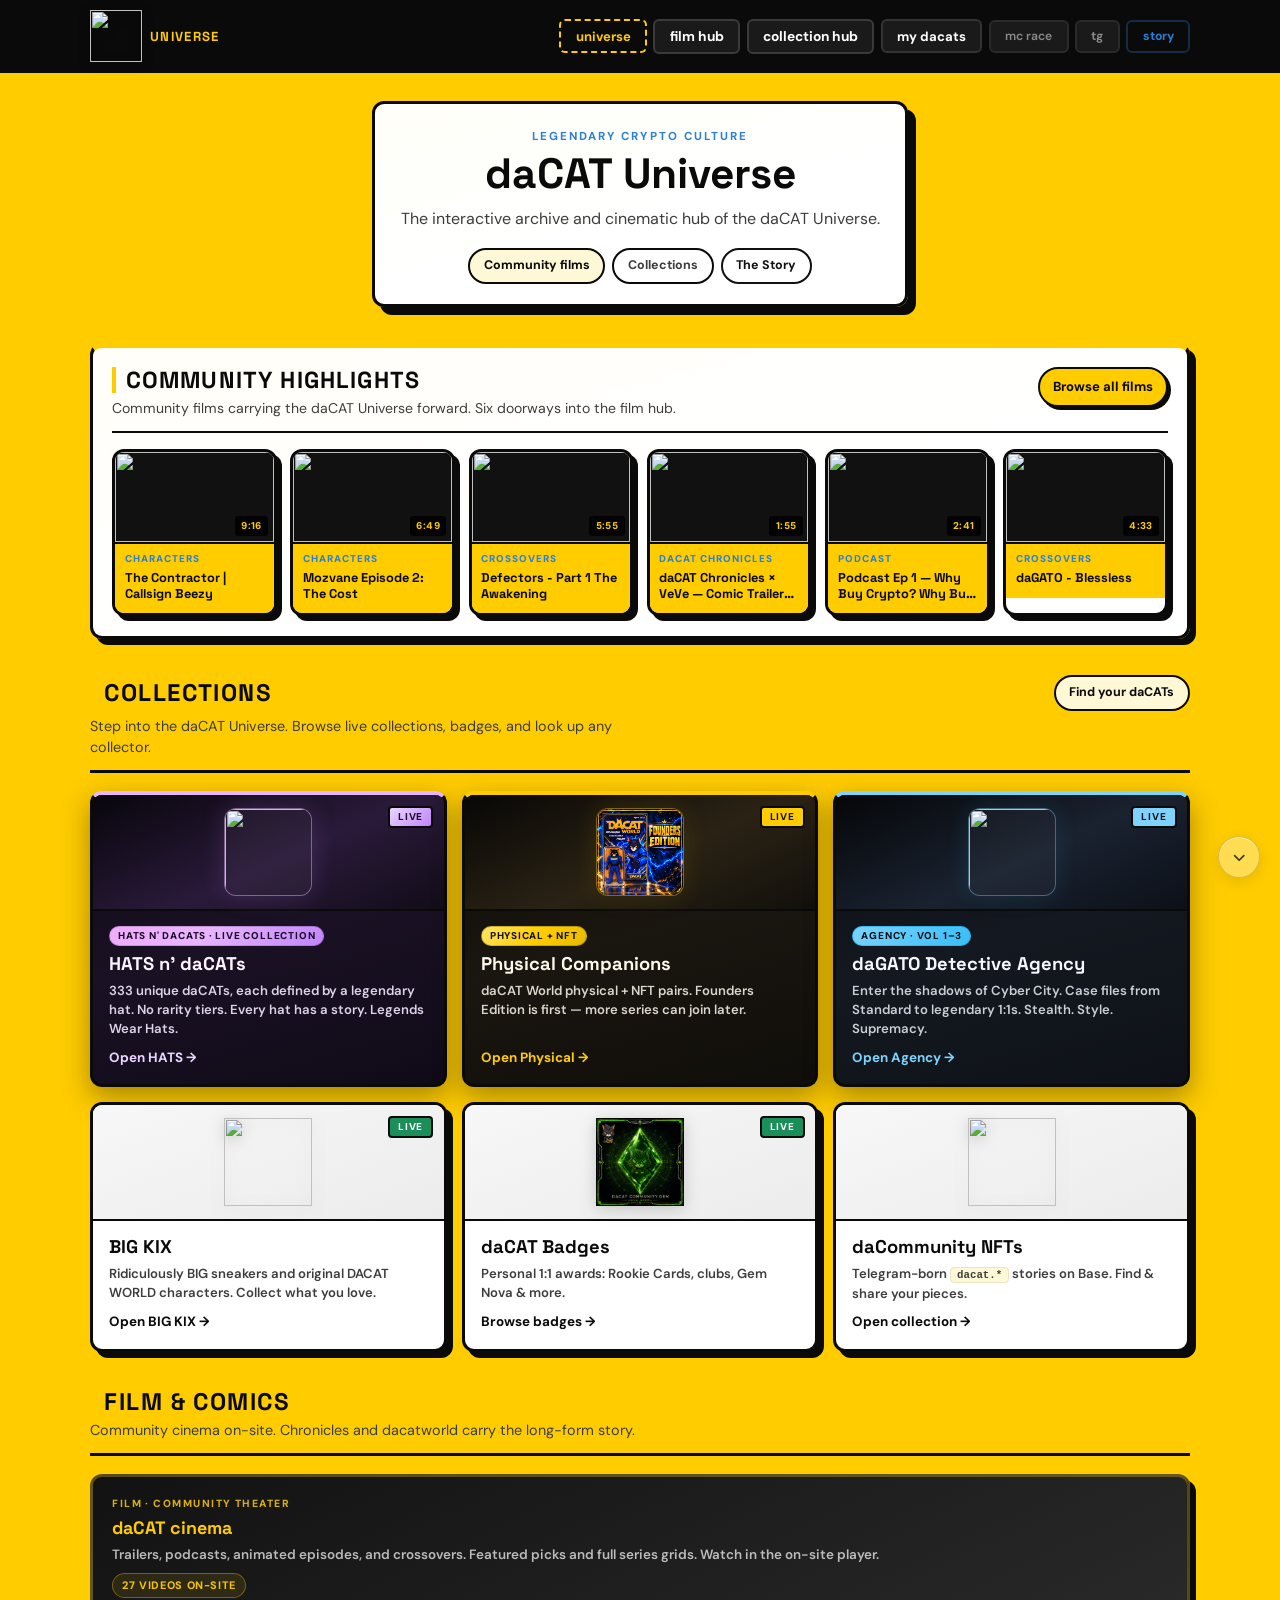
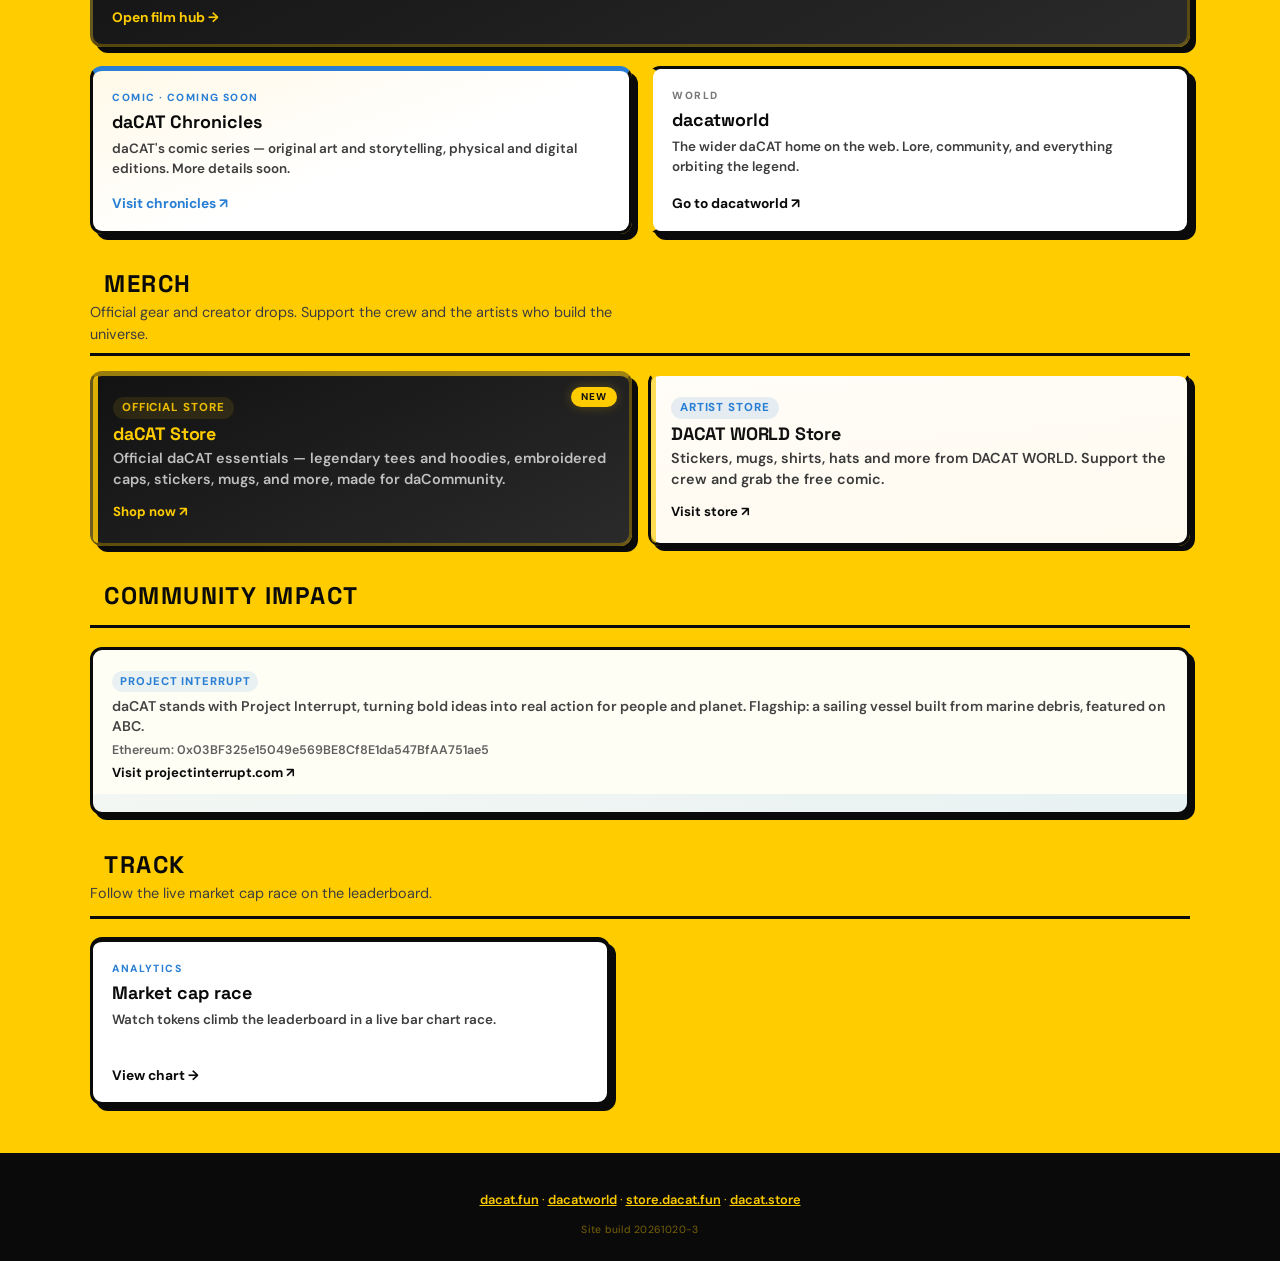
==== commit 50af10de: "feat: add daCAT World Physical Companions (Founders Edition) Umbrella collection for physical + NFT " ====
--- a/web/index.html
+++ b/web/index.html
@@ -5,7 +5,7 @@
      Vanilla static + minimal home.js. See app.js for the heavy gallery logic. -->
 <html lang="en">
 <head>
-  <meta name="site-build" content="20261020-2" />
+  <meta name="site-build" content="20261020-3" />
   <meta charset="UTF-8" />
   <meta name="viewport" content="width=device-width, initial-scale=1" />
   <title>daCAT · Universe</title>
@@ -16,7 +16,7 @@
   <link rel="preconnect" href="https://fonts.googleapis.com" />
   <link rel="preconnect" href="https://fonts.gstatic.com" crossorigin />
   <link href="https://fonts.googleapis.com/css2?family=DM+Sans:ital,opsz,wght@0,9..40,500;0,9..40,600;0,9..40,700;1,9..40,400&family=Space+Grotesk:wght@600;700&display=swap" rel="stylesheet" />
-  <link rel="stylesheet" href="css/styles.css?v=20261020-2" />
+  <link rel="stylesheet" href="css/styles.css?v=20261020-3" />
 </head>
 <body class="home-page">
   <header class="site-header">
@@ -102,6 +102,25 @@
             <span class="collection-card-cta">Open HATS →</span>
           </div>
         </a>
+        <a class="collection-card collection-card-live collection-card-physical-companions" href="dacommunity/?collection=physical-companions">
+          <span class="collection-card-status">Live</span>
+          <div class="collection-card-media">
+            <img
+              src="assets/physical-companions/dacat-world-founders-edition-collectible-figure.png"
+              alt=""
+              width="120"
+              height="120"
+              loading="lazy"
+              decoding="async"
+            />
+          </div>
+          <div class="collection-card-body">
+            <span class="collection-card-eyebrow">Physical + NFT</span>
+            <h3 class="collection-card-title">Physical Companions</h3>
+            <p>daCAT World physical + NFT pairs. Founders Edition is first — more series can join later.</p>
+            <span class="collection-card-cta">Open Physical →</span>
+          </div>
+        </a>
         <a class="collection-card collection-card-live collection-card-dagato-agency" href="dacommunity/?collection=dagato-agency">
           <span class="collection-card-status">Live</span>
           <div class="collection-card-media">
@@ -121,7 +140,7 @@
             <span class="collection-card-cta">Open Agency →</span>
           </div>
         </a>
-        <a class="collection-card collection-card-live collection-card-bigkix" href="dacommunity/?collection=bigkix">
+        <a class="collection-card collection-card-live" href="dacommunity/?collection=bigkix">
           <span class="collection-card-status">Live</span>
           <div class="collection-card-media">
             <img
@@ -134,7 +153,6 @@
             />
           </div>
           <div class="collection-card-body">
-            <span class="collection-card-eyebrow">Character kicks</span>
             <h3 class="collection-card-title">BIG KIX</h3>
             <p>Ridiculously BIG sneakers and original DACAT WORLD characters. Collect what you love.</p>
             <span class="collection-card-cta">Open BIG KIX →</span>
@@ -259,11 +277,11 @@
 
   <footer class="site-footer">
     <p><a href="https://www.dacat.fun/" target="_blank" rel="noopener noreferrer">dacat.fun</a> · <a href="https://www.dacatworld.com/" target="_blank" rel="noopener noreferrer">dacatworld</a> · <a href="https://store.dacat.fun/" target="_blank" rel="noopener noreferrer">store.dacat.fun</a> · <a href="https://dacat.store/" target="_blank" rel="noopener noreferrer">dacat.store</a></p>
-    <p class="site-version">Site build 20261020-2</p>
+    <p class="site-version">Site build 20261020-3</p>
   </footer>
-  <script src="js/pwa-register.js?v=20261020-2" defer></script>
-  <script src="js/scroll-nudge.js?v=20261020-2" defer></script>
-  <script src="js/home.js?v=20261020-2" defer></script>
+  <script src="js/pwa-register.js?v=20261020-3" defer></script>
+  <script src="js/scroll-nudge.js?v=20261020-3" defer></script>
+  <script src="js/home.js?v=20261020-3" defer></script>
   <script src="js/universe-nav.js" defer></script>
 </body>
 </html>
--- a/web/css/styles.css
+++ b/web/css/styles.css
@@ -3194,50 +3194,50 @@
   box-shadow: 0 14px 36px rgba(0, 0, 0, 0.45), 0 0 0 1px rgba(192, 132, 252, 0.28);
 }
 
-/* BIG KIX — warm street premium (gold / amber, not ice-blue) */
-.collection-card-bigkix {
+/* Physical Companions — warm street premium (gold / amber; formerly BIG KIX treatment) */
+.collection-card-physical-companions {
   border-top: 4px solid var(--yellow);
   background: linear-gradient(165deg, #0c0a06 0%, #1a1610 48%, #100e0a 100%);
   color: #f5f0e6;
   box-shadow: 0 10px 28px rgba(0, 0, 0, 0.35);
 }
 
-.collection-card-bigkix .collection-card-media {
+.collection-card-physical-companions .collection-card-media {
   background: linear-gradient(155deg, #080706 0%, #2a2214 55%, #12100c 100%);
 }
 
-.collection-card-bigkix .collection-card-media img {
+.collection-card-physical-companions .collection-card-media img {
   border-radius: 12px;
   border: 1px solid rgba(255, 204, 0, 0.42);
   background: rgba(255, 255, 255, 0.04);
   box-shadow: 0 0 24px rgba(255, 204, 0, 0.14);
 }
 
-.collection-card-bigkix .collection-card-title {
+.collection-card-physical-companions .collection-card-title {
   color: #fff9eb;
 }
 
-.collection-card-bigkix .collection-card-body p {
+.collection-card-physical-companions .collection-card-body p {
   color: rgba(245, 240, 230, 0.88);
 }
 
-.collection-card-bigkix .collection-card-cta {
+.collection-card-physical-companions .collection-card-cta {
   color: var(--yellow);
 }
 
-.collection-card-bigkix .collection-card-eyebrow {
+.collection-card-physical-companions .collection-card-eyebrow {
   color: #111;
   background: linear-gradient(135deg, #ffe566 0%, #ffcc00 55%, #e6b800 100%);
   border-color: rgba(0, 0, 0, 0.2);
 }
 
-.collection-card-bigkix .collection-card-status {
+.collection-card-physical-companions .collection-card-status {
   background: var(--yellow);
   color: #111;
 }
 
-.collection-card-bigkix:hover,
-.collection-card-bigkix:focus-visible {
+.collection-card-physical-companions:hover,
+.collection-card-physical-companions:focus-visible {
   border-color: rgba(255, 204, 0, 0.5);
   box-shadow: 0 14px 36px rgba(0, 0, 0, 0.45), 0 0 0 1px rgba(255, 204, 0, 0.22);
 }
@@ -8066,6 +8066,55 @@
   box-shadow: 0 0 12px rgba(244, 63, 94, 0.4);
 }
 
+/* Physical Companions — rich teal (between 1:1 rose and Legendary gold) */
+.rarity-badge-physical {
+  color: #ecfeff;
+  background: linear-gradient(135deg, #0f766e 0%, #14b8a6 45%, #2dd4bf 100%);
+  border-color: #0f766e;
+  box-shadow: 0 0 10px rgba(45, 212, 191, 0.38);
+}
+
+/* Physical series overview — numbered edition rows in detail panel */
+.physical-edition-row {
+  display: flex;
+  align-items: center;
+  gap: 0.65rem;
+  width: 100%;
+  padding: 0.55rem 0.65rem;
+  margin-bottom: 0.4rem;
+  border-radius: 8px;
+  background: rgba(15, 118, 110, 0.08);
+  border: 1px solid rgba(20, 184, 166, 0.28);
+}
+.physical-edition-num {
+  flex: 0 0 auto;
+  min-width: 2.4rem;
+  font-weight: 800;
+  font-size: 0.85rem;
+  color: #0f766e;
+}
+.physical-edition-owner {
+  flex: 1 1 auto;
+  min-width: 0;
+  overflow: hidden;
+  text-overflow: ellipsis;
+  white-space: nowrap;
+  font-size: 0.82rem;
+  font-weight: 600;
+}
+.physical-edition-unminted,
+.physical-edition-pending {
+  color: #78716c;
+  font-weight: 500;
+  font-style: italic;
+}
+.physical-edition-open {
+  flex: 0 0 auto;
+  padding: 0.28rem 0.65rem;
+  font-size: 0.72rem;
+  font-weight: 700;
+}
+
 /* Trait chips — HATS n' daCATs grid + detail */
 .gallery-trait-row {
   display: flex;
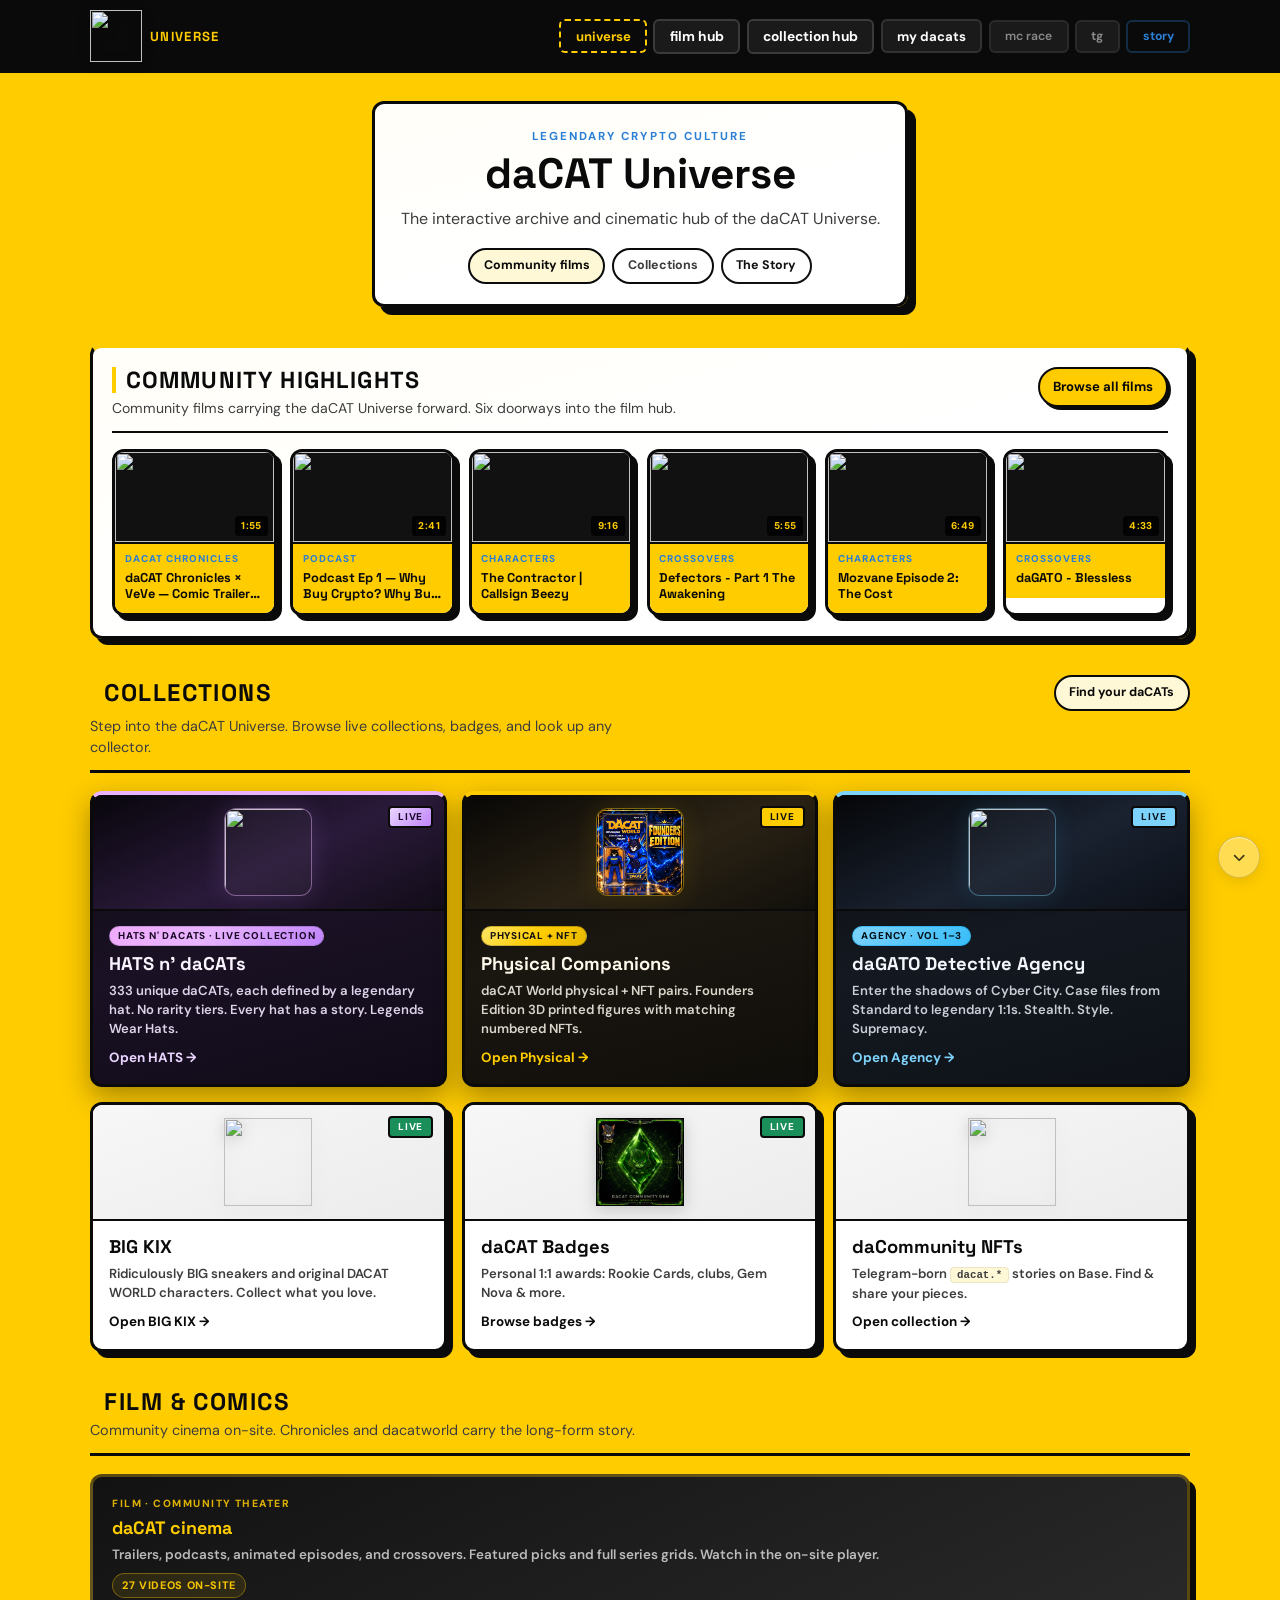
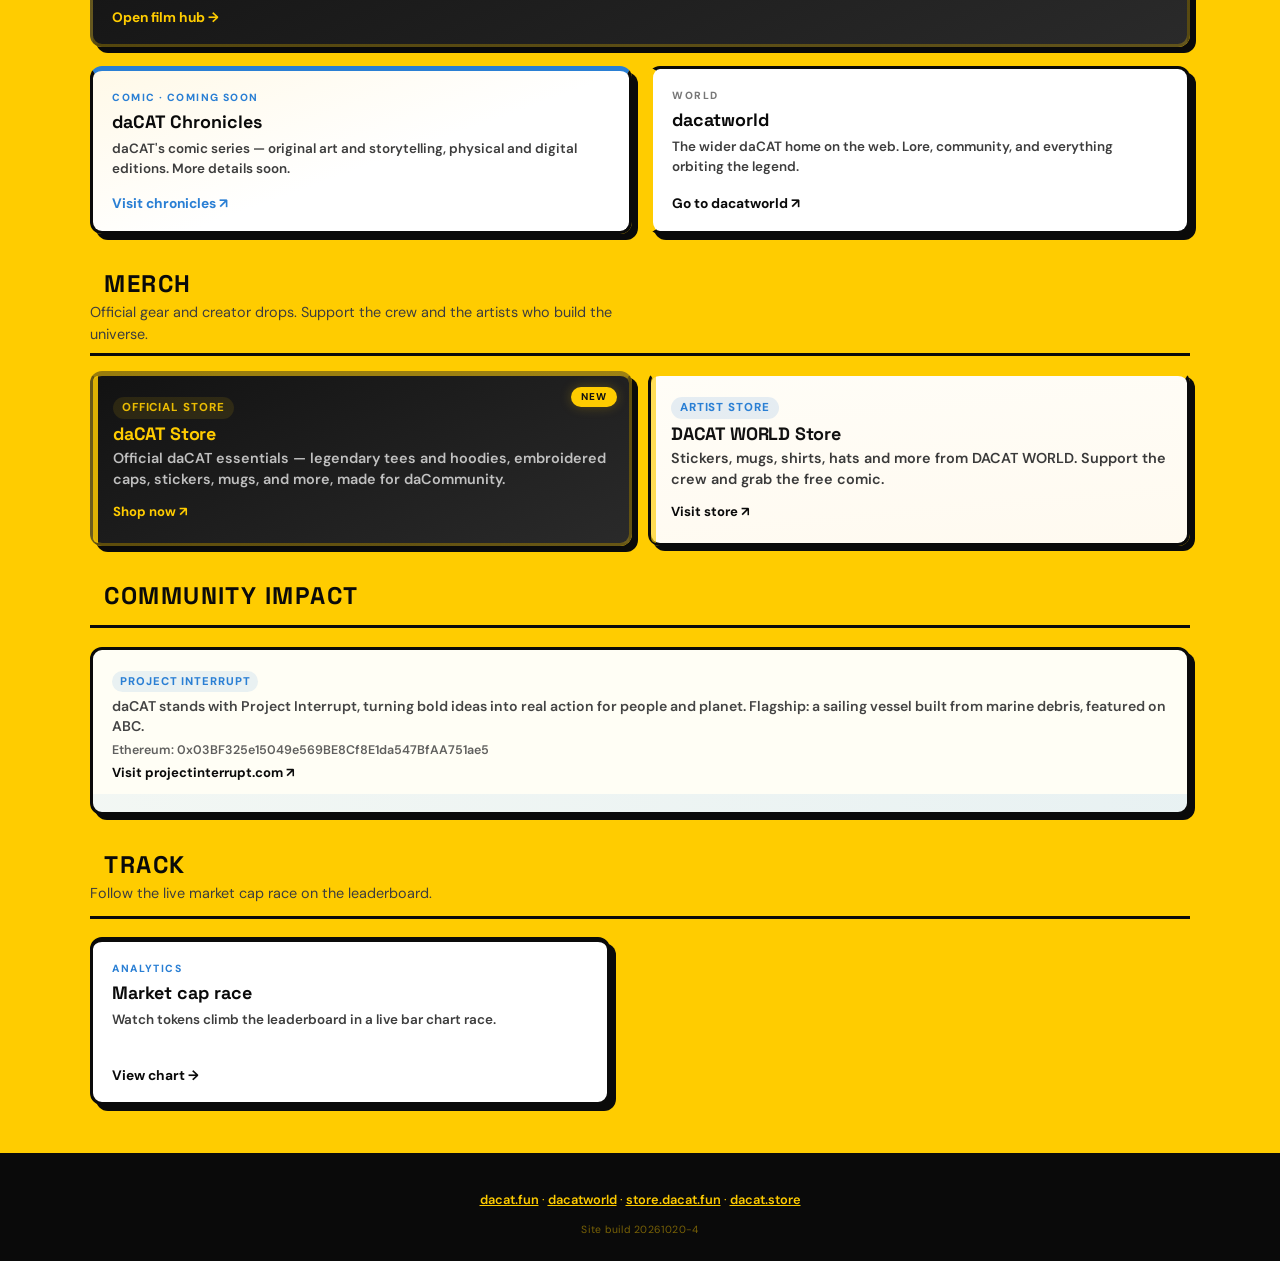
==== commit ae0919e6: "﻿fix(copy): professional Physical Companions card descriptions Drop meta "umbrella later" language f" ====
--- a/web/index.html
+++ b/web/index.html
@@ -5,7 +5,7 @@
      Vanilla static + minimal home.js. See app.js for the heavy gallery logic. -->
 <html lang="en">
 <head>
-  <meta name="site-build" content="20261020-3" />
+  <meta name="site-build" content="20261020-4" />
   <meta charset="UTF-8" />
   <meta name="viewport" content="width=device-width, initial-scale=1" />
   <title>daCAT · Universe</title>
@@ -16,7 +16,7 @@
   <link rel="preconnect" href="https://fonts.googleapis.com" />
   <link rel="preconnect" href="https://fonts.gstatic.com" crossorigin />
   <link href="https://fonts.googleapis.com/css2?family=DM+Sans:ital,opsz,wght@0,9..40,500;0,9..40,600;0,9..40,700;1,9..40,400&family=Space+Grotesk:wght@600;700&display=swap" rel="stylesheet" />
-  <link rel="stylesheet" href="css/styles.css?v=20261020-3" />
+  <link rel="stylesheet" href="css/styles.css?v=20261020-4" />
 </head>
 <body class="home-page">
   <header class="site-header">
@@ -117,7 +117,7 @@
           <div class="collection-card-body">
             <span class="collection-card-eyebrow">Physical + NFT</span>
             <h3 class="collection-card-title">Physical Companions</h3>
-            <p>daCAT World physical + NFT pairs. Founders Edition is first — more series can join later.</p>
+            <p>daCAT World physical + NFT pairs. Founders Edition 3D printed figures with matching numbered NFTs.</p>
             <span class="collection-card-cta">Open Physical →</span>
           </div>
         </a>
@@ -277,11 +277,11 @@
 
   <footer class="site-footer">
     <p><a href="https://www.dacat.fun/" target="_blank" rel="noopener noreferrer">dacat.fun</a> · <a href="https://www.dacatworld.com/" target="_blank" rel="noopener noreferrer">dacatworld</a> · <a href="https://store.dacat.fun/" target="_blank" rel="noopener noreferrer">store.dacat.fun</a> · <a href="https://dacat.store/" target="_blank" rel="noopener noreferrer">dacat.store</a></p>
-    <p class="site-version">Site build 20261020-3</p>
+    <p class="site-version">Site build 20261020-4</p>
   </footer>
-  <script src="js/pwa-register.js?v=20261020-3" defer></script>
-  <script src="js/scroll-nudge.js?v=20261020-3" defer></script>
-  <script src="js/home.js?v=20261020-3" defer></script>
+  <script src="js/pwa-register.js?v=20261020-4" defer></script>
+  <script src="js/scroll-nudge.js?v=20261020-4" defer></script>
+  <script src="js/home.js?v=20261020-4" defer></script>
   <script src="js/universe-nav.js" defer></script>
 </body>
 </html>
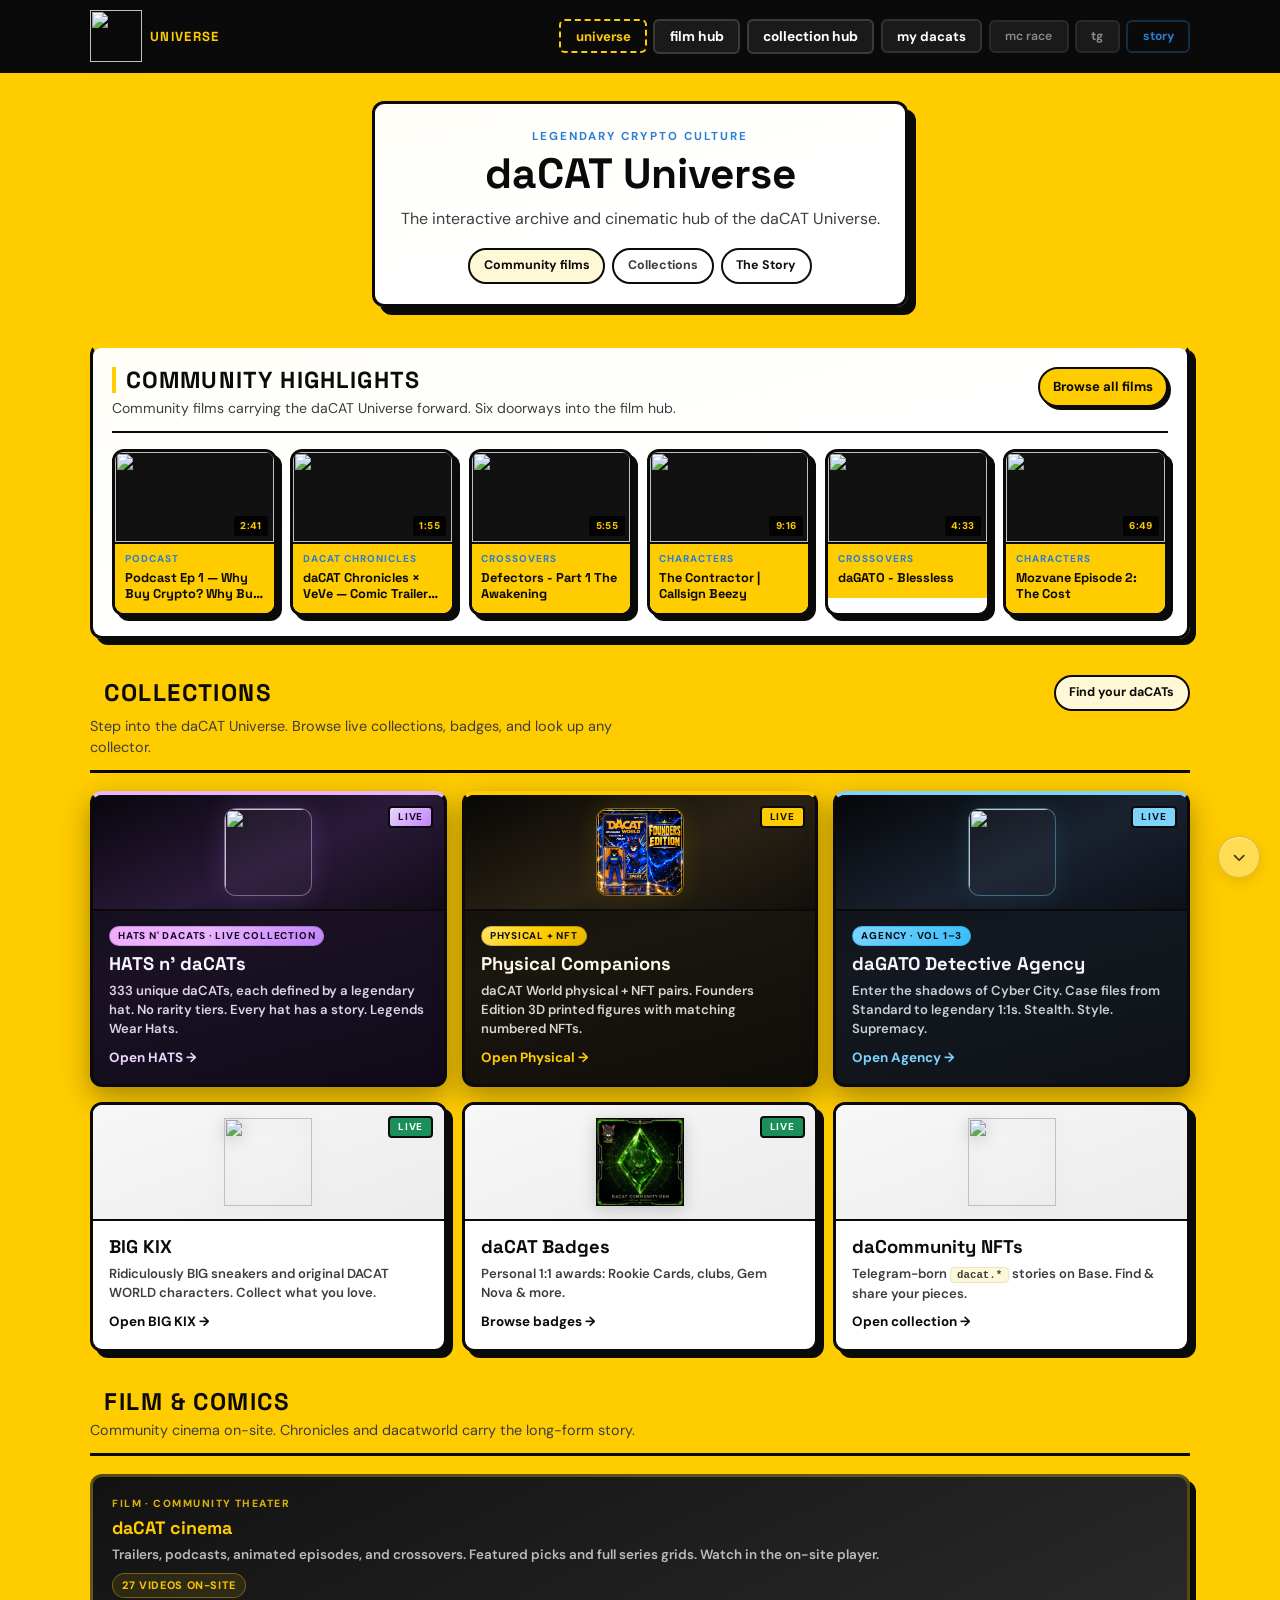
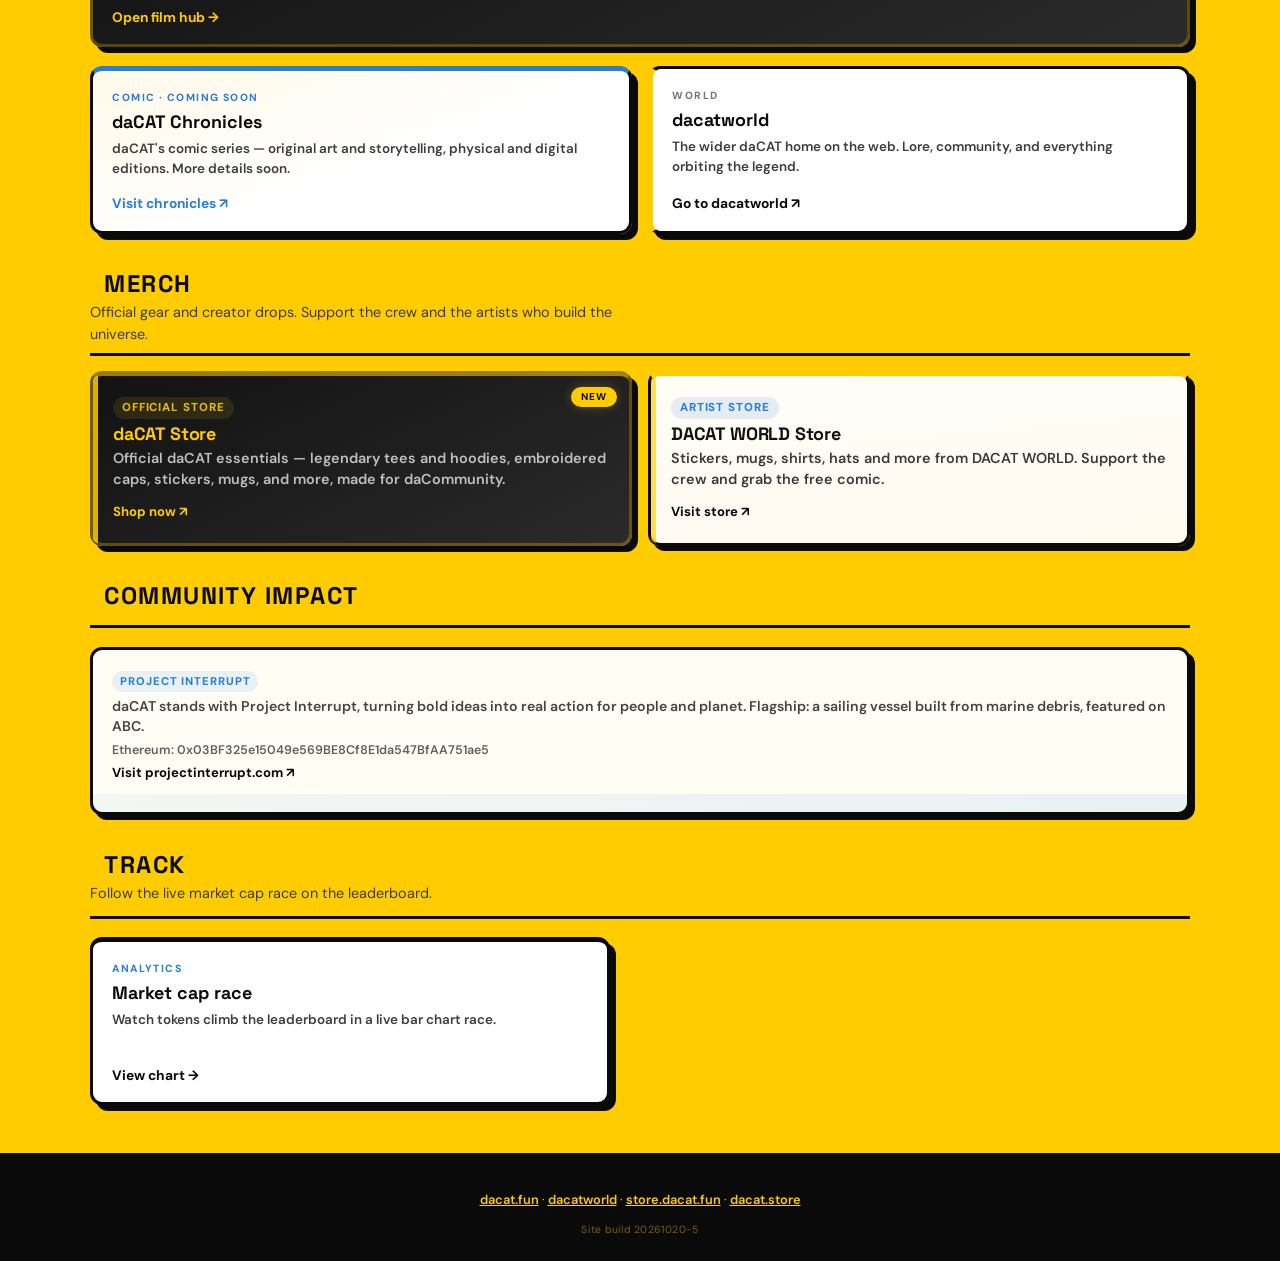
==== commit ecf2e0c4: "fix(ui): Physical editions back control + teal collector rank badge Add "All editions" return from n" ====
--- a/web/index.html
+++ b/web/index.html
@@ -5,7 +5,7 @@
      Vanilla static + minimal home.js. See app.js for the heavy gallery logic. -->
 <html lang="en">
 <head>
-  <meta name="site-build" content="20261020-4" />
+  <meta name="site-build" content="20261020-5" />
   <meta charset="UTF-8" />
   <meta name="viewport" content="width=device-width, initial-scale=1" />
   <title>daCAT · Universe</title>
@@ -16,7 +16,7 @@
   <link rel="preconnect" href="https://fonts.googleapis.com" />
   <link rel="preconnect" href="https://fonts.gstatic.com" crossorigin />
   <link href="https://fonts.googleapis.com/css2?family=DM+Sans:ital,opsz,wght@0,9..40,500;0,9..40,600;0,9..40,700;1,9..40,400&family=Space+Grotesk:wght@600;700&display=swap" rel="stylesheet" />
-  <link rel="stylesheet" href="css/styles.css?v=20261020-4" />
+  <link rel="stylesheet" href="css/styles.css?v=20261020-5" />
 </head>
 <body class="home-page">
   <header class="site-header">
@@ -277,11 +277,11 @@
 
   <footer class="site-footer">
     <p><a href="https://www.dacat.fun/" target="_blank" rel="noopener noreferrer">dacat.fun</a> · <a href="https://www.dacatworld.com/" target="_blank" rel="noopener noreferrer">dacatworld</a> · <a href="https://store.dacat.fun/" target="_blank" rel="noopener noreferrer">store.dacat.fun</a> · <a href="https://dacat.store/" target="_blank" rel="noopener noreferrer">dacat.store</a></p>
-    <p class="site-version">Site build 20261020-4</p>
+    <p class="site-version">Site build 20261020-5</p>
   </footer>
-  <script src="js/pwa-register.js?v=20261020-4" defer></script>
-  <script src="js/scroll-nudge.js?v=20261020-4" defer></script>
-  <script src="js/home.js?v=20261020-4" defer></script>
+  <script src="js/pwa-register.js?v=20261020-5" defer></script>
+  <script src="js/scroll-nudge.js?v=20261020-5" defer></script>
+  <script src="js/home.js?v=20261020-5" defer></script>
   <script src="js/universe-nav.js" defer></script>
 </body>
 </html>
--- a/web/css/styles.css
+++ b/web/css/styles.css
@@ -2369,6 +2369,31 @@
   .detail-actions .detail-share-btn {
     flex: 1 1 100%;
   }
+}
+
+.detail-back-series {
+  display: inline-flex;
+  align-items: center;
+  margin: 0 0 0.55rem;
+  padding: 0.28rem 0.55rem;
+  border: 1px solid rgba(15, 118, 110, 0.35);
+  border-radius: 6px;
+  background: rgba(15, 118, 110, 0.08);
+  color: #0f766e;
+  font-size: 0.78rem;
+  font-weight: 700;
+  letter-spacing: 0.01em;
+  cursor: pointer;
+  font-family: inherit;
+}
+.detail-back-series:hover,
+.detail-back-series:focus-visible {
+  background: rgba(15, 118, 110, 0.16);
+  border-color: rgba(15, 118, 110, 0.55);
+  outline: none;
+}
+.detail-back-series[hidden] {
+  display: none !important;
 }
 
 .detail-token {
@@ -7972,6 +7997,14 @@
   box-shadow: 2px 2px 0 rgba(20, 83, 45, 0.85);
 }
 
+/* Physical Companions — rich teal (distinct from daCommunity yellow) */
+.rank-badge-physical-companions {
+  color: #042f2e;
+  background: linear-gradient(135deg, #5eead4 0%, #14b8a6 45%, #0d9488 100%);
+  border-color: #0f766e;
+  box-shadow: 2px 2px 0 rgba(19, 78, 74, 0.85);
+}
+
 /*
  * Rarity tags
  * Rare and above → gradient + soft glow (premium).
@@ -8066,12 +8099,20 @@
   box-shadow: 0 0 12px rgba(244, 63, 94, 0.4);
 }
 
-/* Physical Companions — rich teal (between 1:1 rose and Legendary gold) */
+/* Physical Companions — rich teal (distinct from daCommunity yellow / Legendary gold) */
 .rarity-badge-physical {
-  color: #ecfeff;
-  background: linear-gradient(135deg, #0f766e 0%, #14b8a6 45%, #2dd4bf 100%);
+  color: #042f2e;
+  background: linear-gradient(135deg, #5eead4 0%, #14b8a6 45%, #0d9488 100%);
   border-color: #0f766e;
-  box-shadow: 0 0 10px rgba(45, 212, 191, 0.38);
+  box-shadow: 0 0 10px rgba(20, 184, 166, 0.4);
+}
+
+/* Keep Physical teal readable on dark collector cinema cards */
+body.has-collector-view .holding-card--cinema .rarity-badge-physical {
+  color: #042f2e;
+  background: linear-gradient(135deg, #5eead4 0%, #14b8a6 45%, #0d9488 100%);
+  border-color: #0f766e;
+  box-shadow: 0 0 8px rgba(20, 184, 166, 0.35);
 }
 
 /* Physical series overview — numbered edition rows in detail panel */
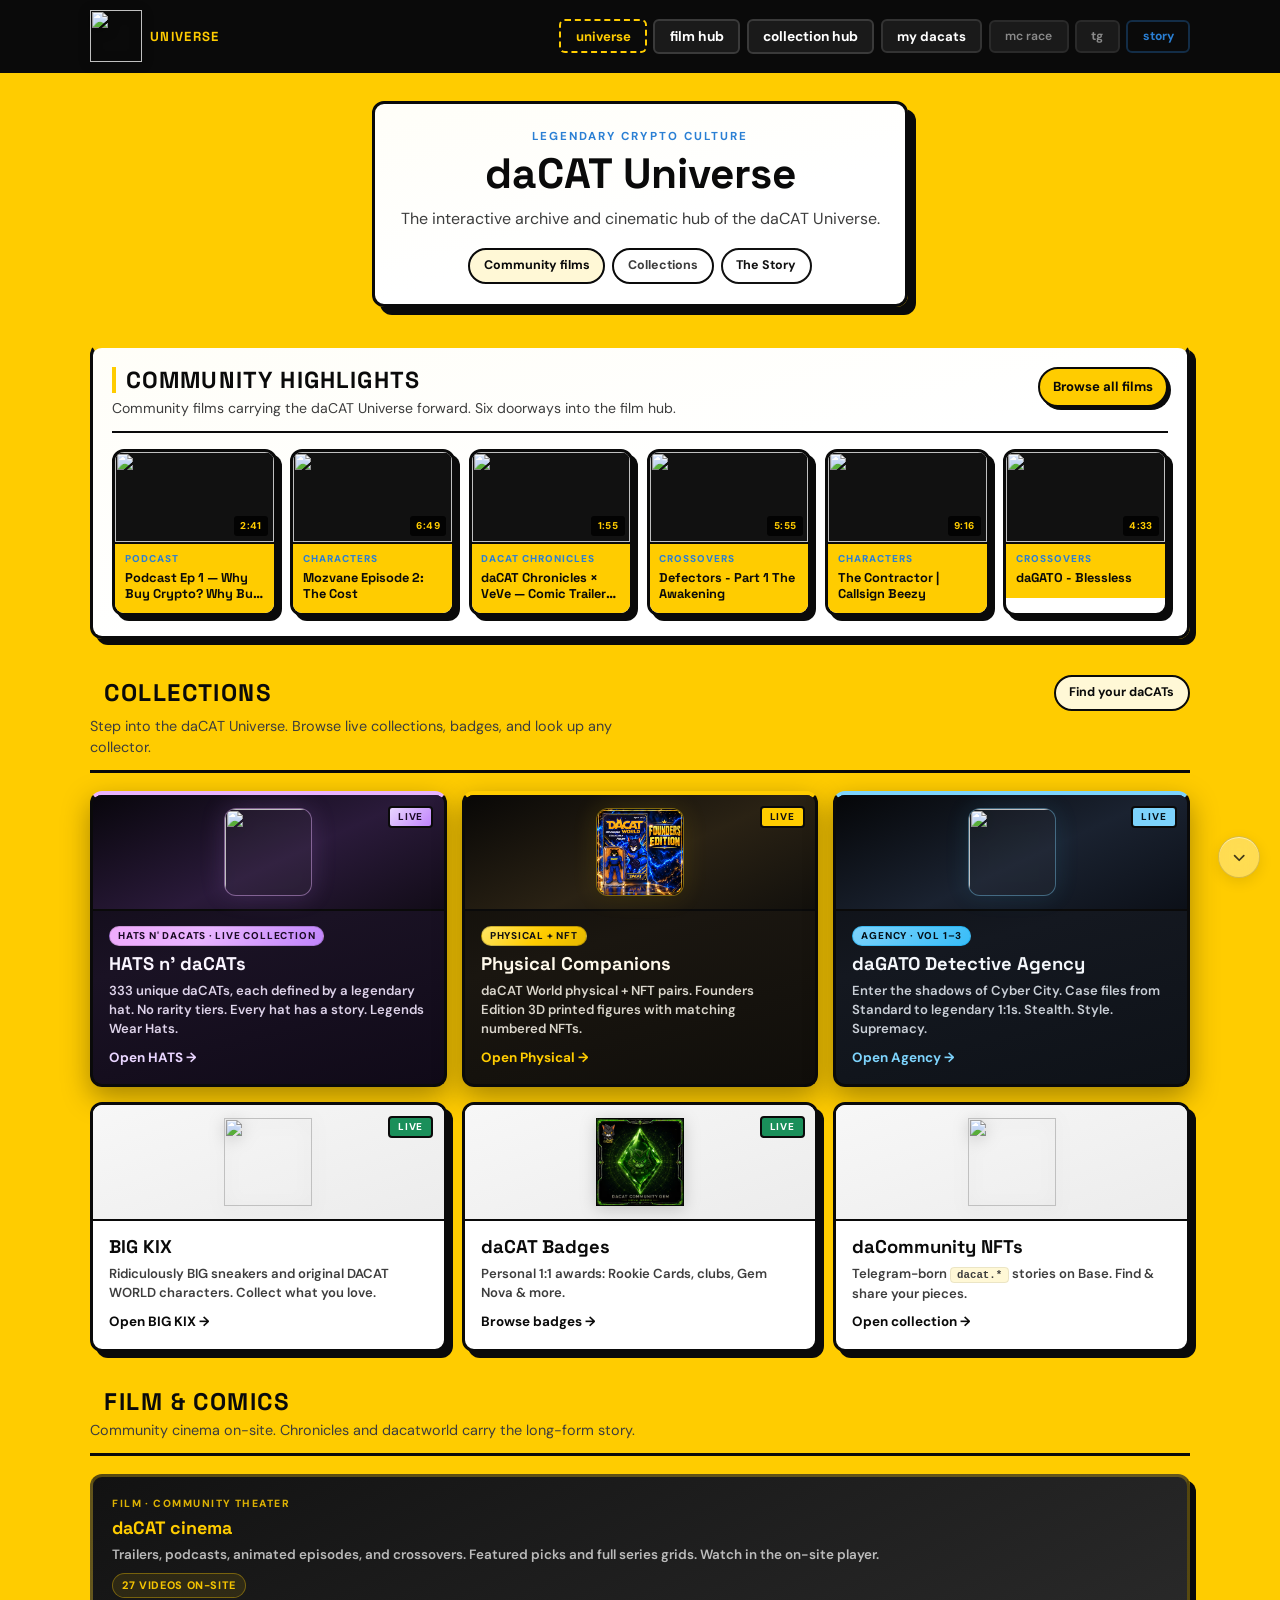
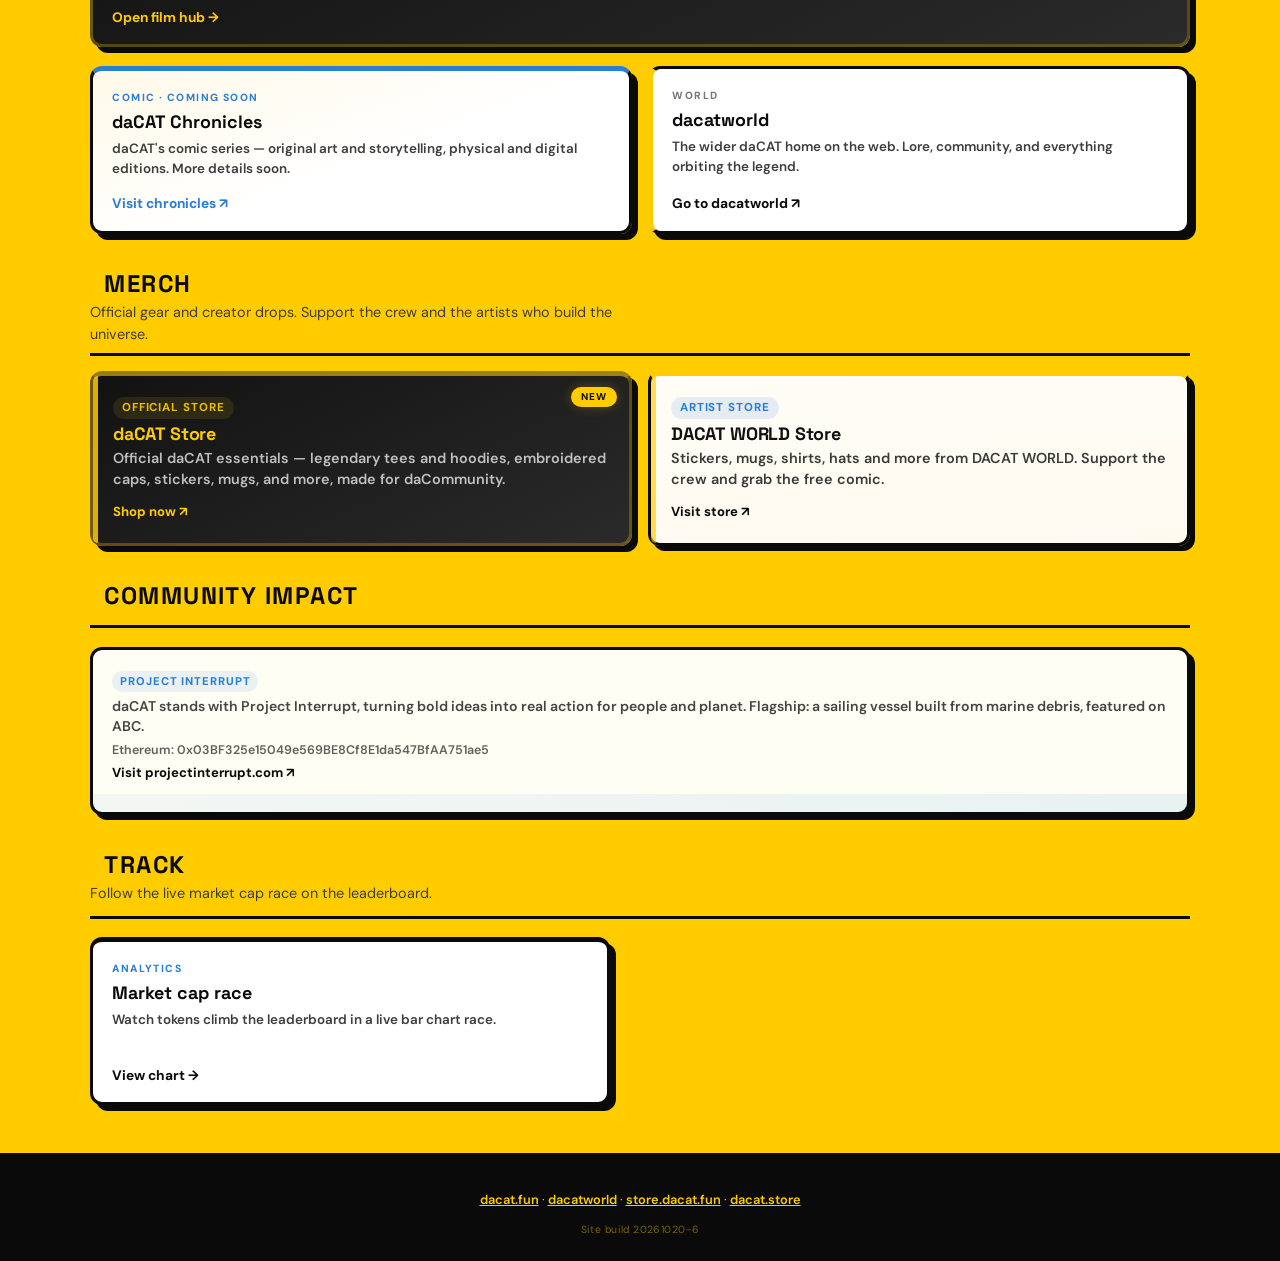
==== commit 4570c163: "﻿fix(collectors): include dacatworld in Physical Companions rankings Steward holds Founders Edition " ====
--- a/web/index.html
+++ b/web/index.html
@@ -5,7 +5,7 @@
      Vanilla static + minimal home.js. See app.js for the heavy gallery logic. -->
 <html lang="en">
 <head>
-  <meta name="site-build" content="20261020-5" />
+  <meta name="site-build" content="20261020-6" />
   <meta charset="UTF-8" />
   <meta name="viewport" content="width=device-width, initial-scale=1" />
   <title>daCAT · Universe</title>
@@ -16,7 +16,7 @@
   <link rel="preconnect" href="https://fonts.googleapis.com" />
   <link rel="preconnect" href="https://fonts.gstatic.com" crossorigin />
   <link href="https://fonts.googleapis.com/css2?family=DM+Sans:ital,opsz,wght@0,9..40,500;0,9..40,600;0,9..40,700;1,9..40,400&family=Space+Grotesk:wght@600;700&display=swap" rel="stylesheet" />
-  <link rel="stylesheet" href="css/styles.css?v=20261020-5" />
+  <link rel="stylesheet" href="css/styles.css?v=20261020-6" />
 </head>
 <body class="home-page">
   <header class="site-header">
@@ -277,11 +277,11 @@
 
   <footer class="site-footer">
     <p><a href="https://www.dacat.fun/" target="_blank" rel="noopener noreferrer">dacat.fun</a> · <a href="https://www.dacatworld.com/" target="_blank" rel="noopener noreferrer">dacatworld</a> · <a href="https://store.dacat.fun/" target="_blank" rel="noopener noreferrer">store.dacat.fun</a> · <a href="https://dacat.store/" target="_blank" rel="noopener noreferrer">dacat.store</a></p>
-    <p class="site-version">Site build 20261020-5</p>
+    <p class="site-version">Site build 20261020-6</p>
   </footer>
-  <script src="js/pwa-register.js?v=20261020-5" defer></script>
-  <script src="js/scroll-nudge.js?v=20261020-5" defer></script>
-  <script src="js/home.js?v=20261020-5" defer></script>
+  <script src="js/pwa-register.js?v=20261020-6" defer></script>
+  <script src="js/scroll-nudge.js?v=20261020-6" defer></script>
+  <script src="js/home.js?v=20261020-6" defer></script>
   <script src="js/universe-nav.js" defer></script>
 </body>
 </html>
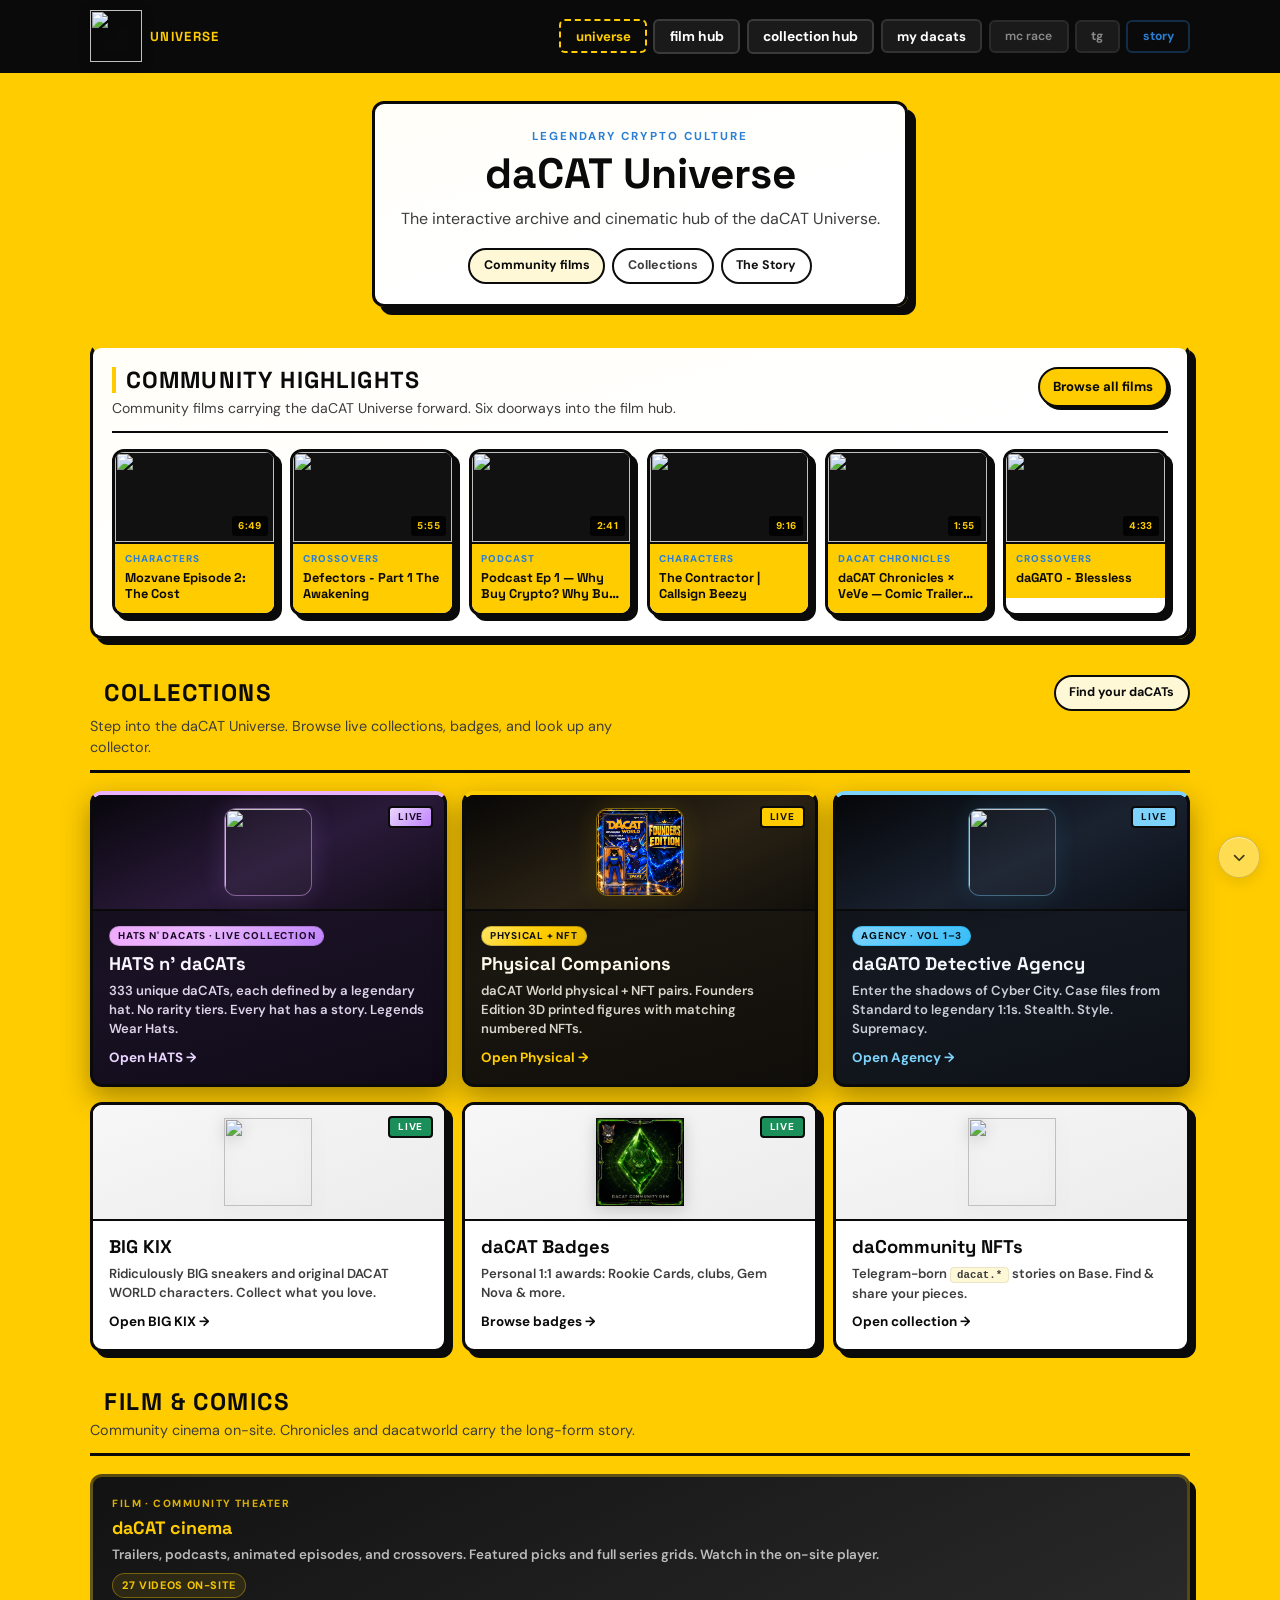
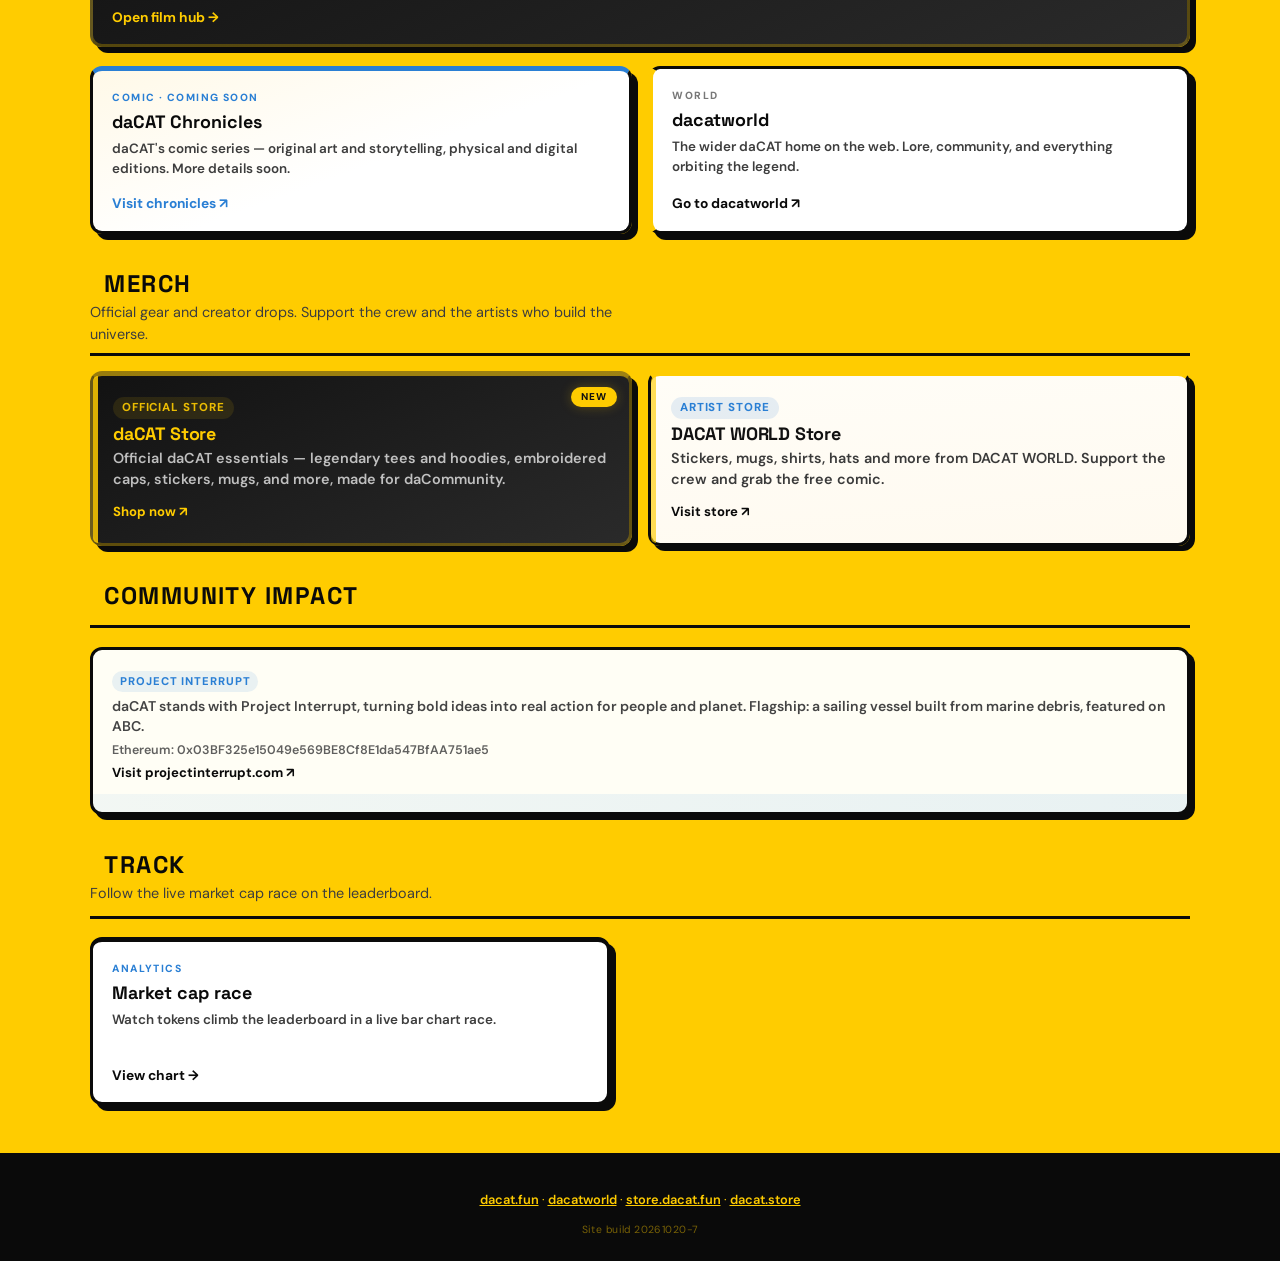
==== commit 8ea2279a: "﻿fix(ui): Physical Companions heavy-collectors strip label" ====
--- a/web/index.html
+++ b/web/index.html
@@ -5,7 +5,7 @@
      Vanilla static + minimal home.js. See app.js for the heavy gallery logic. -->
 <html lang="en">
 <head>
-  <meta name="site-build" content="20261020-6" />
+  <meta name="site-build" content="20261020-7" />
   <meta charset="UTF-8" />
   <meta name="viewport" content="width=device-width, initial-scale=1" />
   <title>daCAT · Universe</title>
@@ -16,7 +16,7 @@
   <link rel="preconnect" href="https://fonts.googleapis.com" />
   <link rel="preconnect" href="https://fonts.gstatic.com" crossorigin />
   <link href="https://fonts.googleapis.com/css2?family=DM+Sans:ital,opsz,wght@0,9..40,500;0,9..40,600;0,9..40,700;1,9..40,400&family=Space+Grotesk:wght@600;700&display=swap" rel="stylesheet" />
-  <link rel="stylesheet" href="css/styles.css?v=20261020-6" />
+  <link rel="stylesheet" href="css/styles.css?v=20261020-7" />
 </head>
 <body class="home-page">
   <header class="site-header">
@@ -277,11 +277,11 @@
 
   <footer class="site-footer">
     <p><a href="https://www.dacat.fun/" target="_blank" rel="noopener noreferrer">dacat.fun</a> · <a href="https://www.dacatworld.com/" target="_blank" rel="noopener noreferrer">dacatworld</a> · <a href="https://store.dacat.fun/" target="_blank" rel="noopener noreferrer">store.dacat.fun</a> · <a href="https://dacat.store/" target="_blank" rel="noopener noreferrer">dacat.store</a></p>
-    <p class="site-version">Site build 20261020-6</p>
+    <p class="site-version">Site build 20261020-7</p>
   </footer>
-  <script src="js/pwa-register.js?v=20261020-6" defer></script>
-  <script src="js/scroll-nudge.js?v=20261020-6" defer></script>
-  <script src="js/home.js?v=20261020-6" defer></script>
+  <script src="js/pwa-register.js?v=20261020-7" defer></script>
+  <script src="js/scroll-nudge.js?v=20261020-7" defer></script>
+  <script src="js/home.js?v=20261020-7" defer></script>
   <script src="js/universe-nav.js" defer></script>
 </body>
 </html>
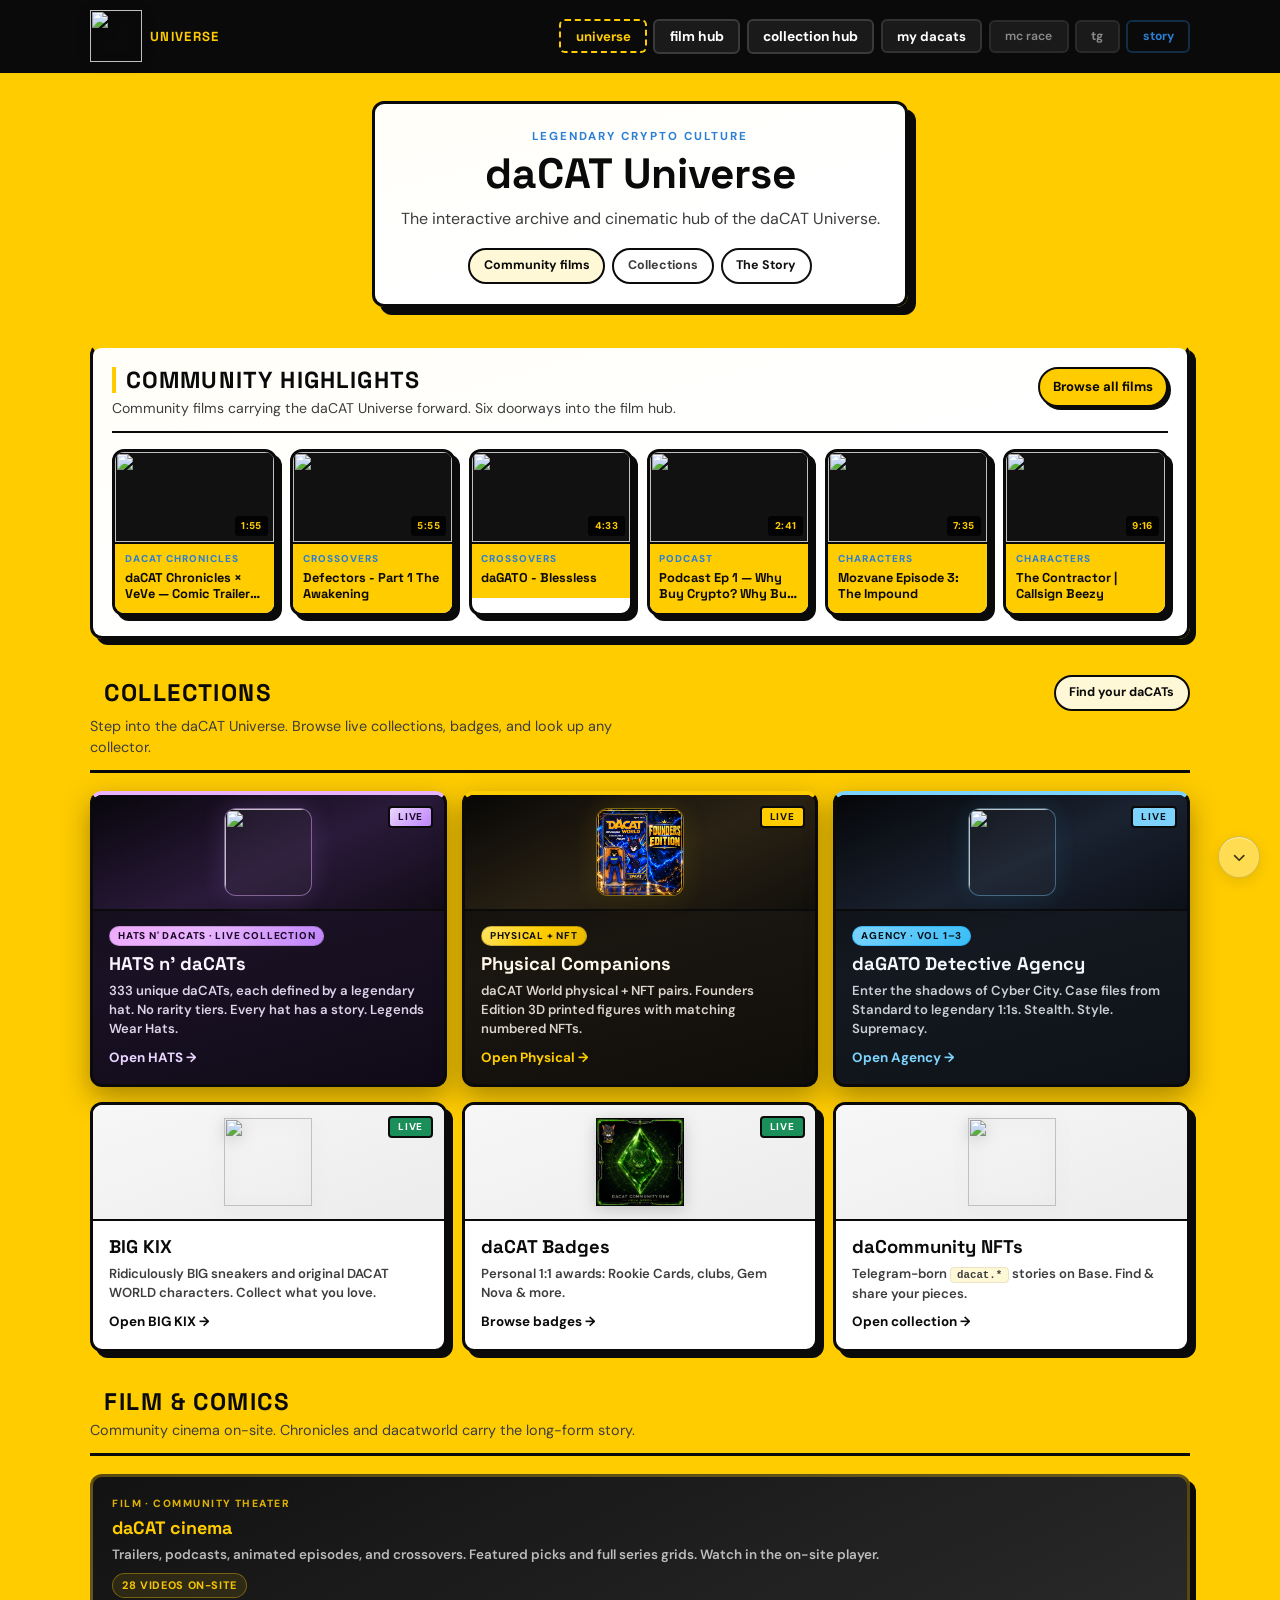
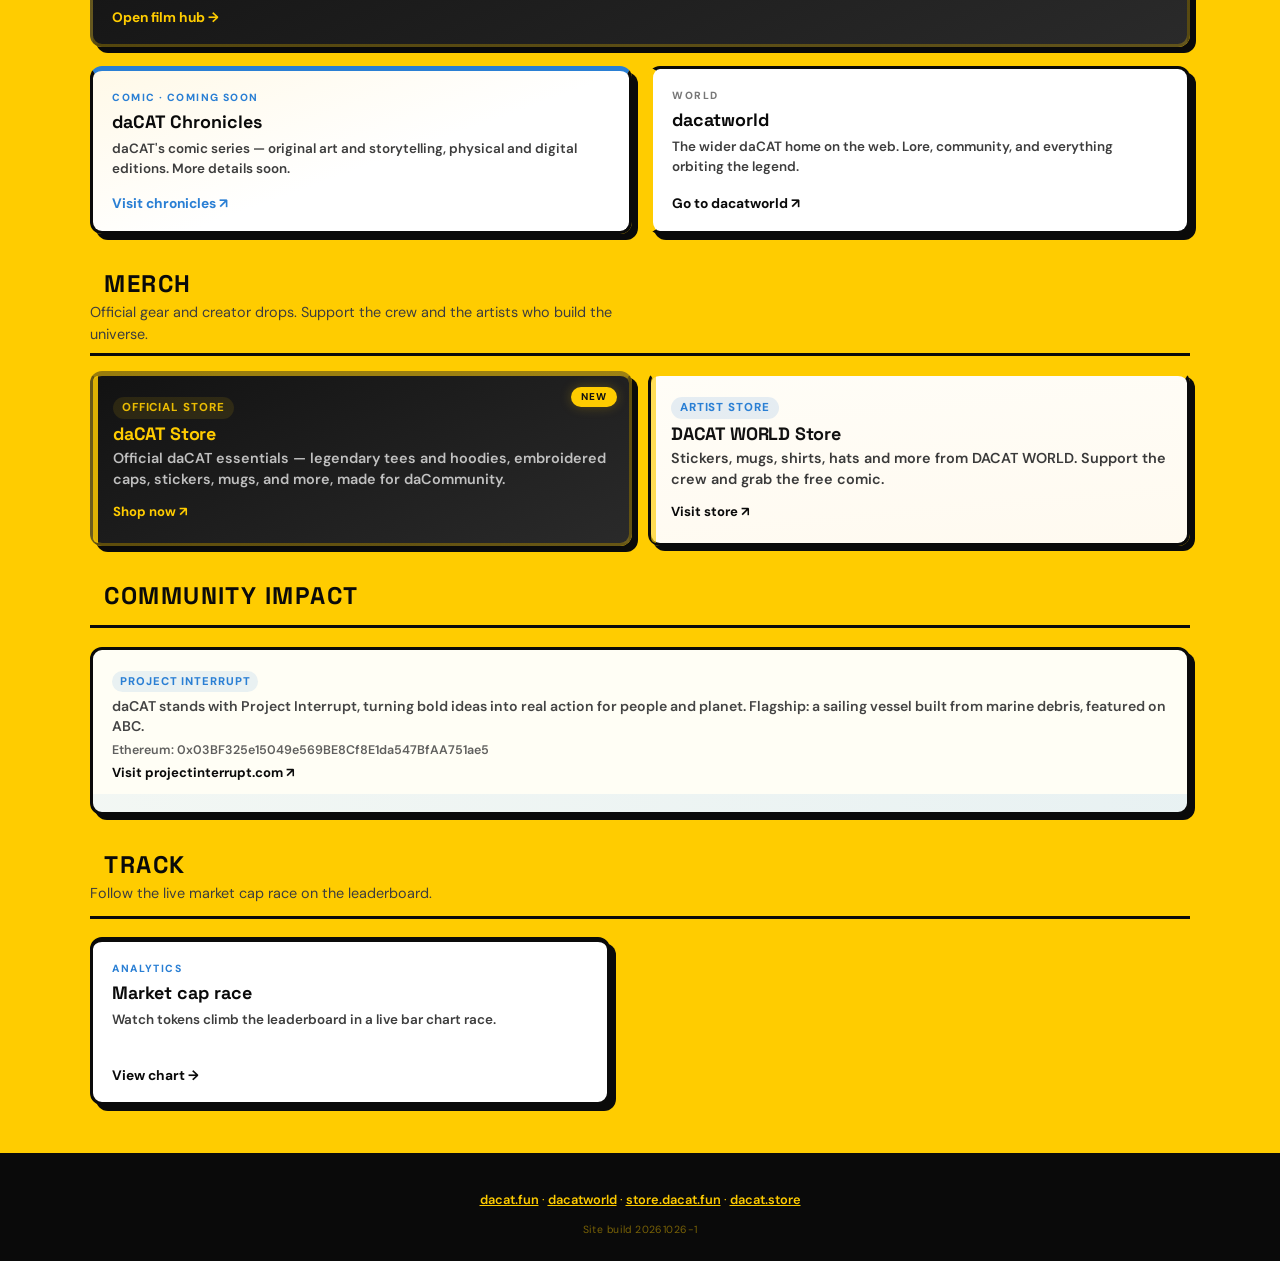
==== commit 1708be59: "﻿feat(film): add Mozvane Episode 3 The Impound to featured rails Swap EP2 for EP3 on home + film hig" ====
--- a/web/index.html
+++ b/web/index.html
@@ -5,7 +5,7 @@
      Vanilla static + minimal home.js. See app.js for the heavy gallery logic. -->
 <html lang="en">
 <head>
-  <meta name="site-build" content="20261020-7" />
+  <meta name="site-build" content="20261026-1" />
   <meta charset="UTF-8" />
   <meta name="viewport" content="width=device-width, initial-scale=1" />
   <title>daCAT · Universe</title>
@@ -16,7 +16,7 @@
   <link rel="preconnect" href="https://fonts.googleapis.com" />
   <link rel="preconnect" href="https://fonts.gstatic.com" crossorigin />
   <link href="https://fonts.googleapis.com/css2?family=DM+Sans:ital,opsz,wght@0,9..40,500;0,9..40,600;0,9..40,700;1,9..40,400&family=Space+Grotesk:wght@600;700&display=swap" rel="stylesheet" />
-  <link rel="stylesheet" href="css/styles.css?v=20261020-7" />
+  <link rel="stylesheet" href="css/styles.css?v=20261026-1" />
 </head>
 <body class="home-page">
   <header class="site-header">
@@ -277,11 +277,11 @@
 
   <footer class="site-footer">
     <p><a href="https://www.dacat.fun/" target="_blank" rel="noopener noreferrer">dacat.fun</a> · <a href="https://www.dacatworld.com/" target="_blank" rel="noopener noreferrer">dacatworld</a> · <a href="https://store.dacat.fun/" target="_blank" rel="noopener noreferrer">store.dacat.fun</a> · <a href="https://dacat.store/" target="_blank" rel="noopener noreferrer">dacat.store</a></p>
-    <p class="site-version">Site build 20261020-7</p>
+    <p class="site-version">Site build 20261026-1</p>
   </footer>
-  <script src="js/pwa-register.js?v=20261020-7" defer></script>
-  <script src="js/scroll-nudge.js?v=20261020-7" defer></script>
-  <script src="js/home.js?v=20261020-7" defer></script>
+  <script src="js/pwa-register.js?v=20261026-1" defer></script>
+  <script src="js/scroll-nudge.js?v=20261026-1" defer></script>
+  <script src="js/home.js?v=20261026-1" defer></script>
   <script src="js/universe-nav.js" defer></script>
 </body>
 </html>
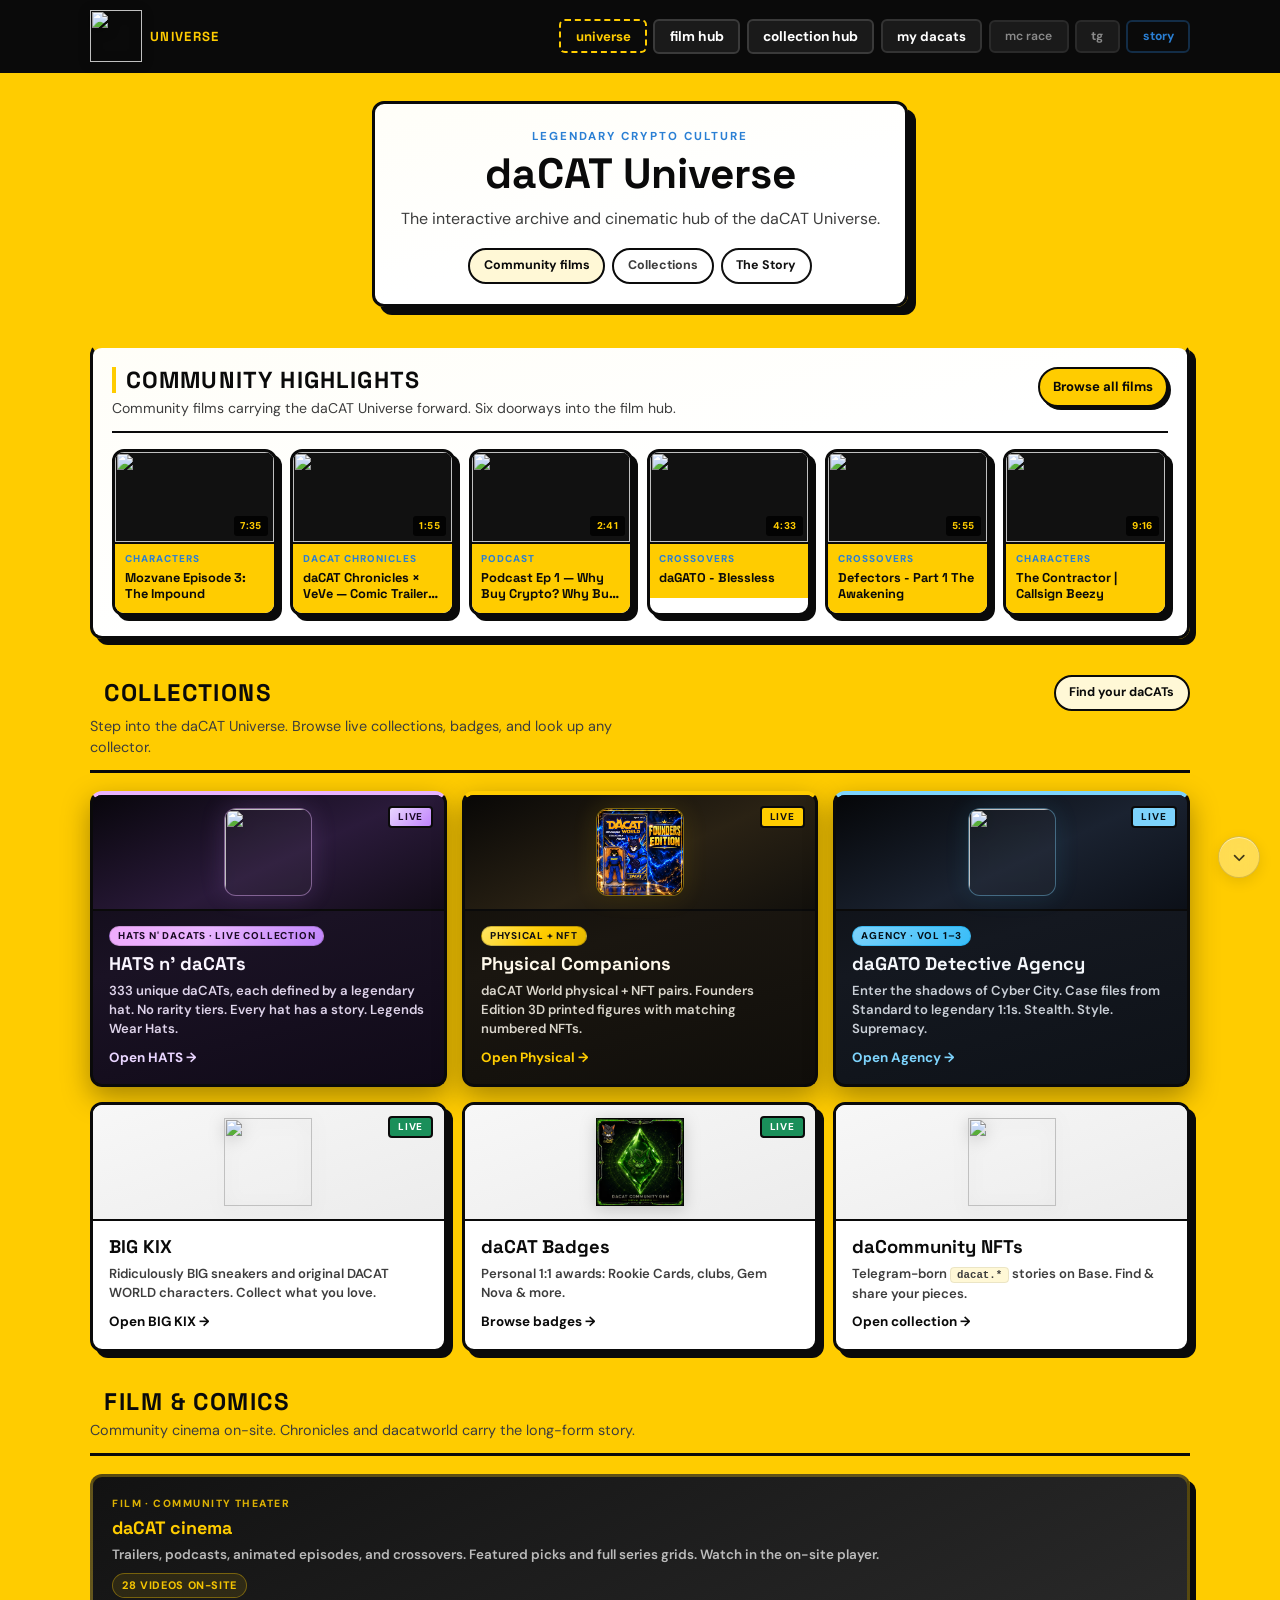
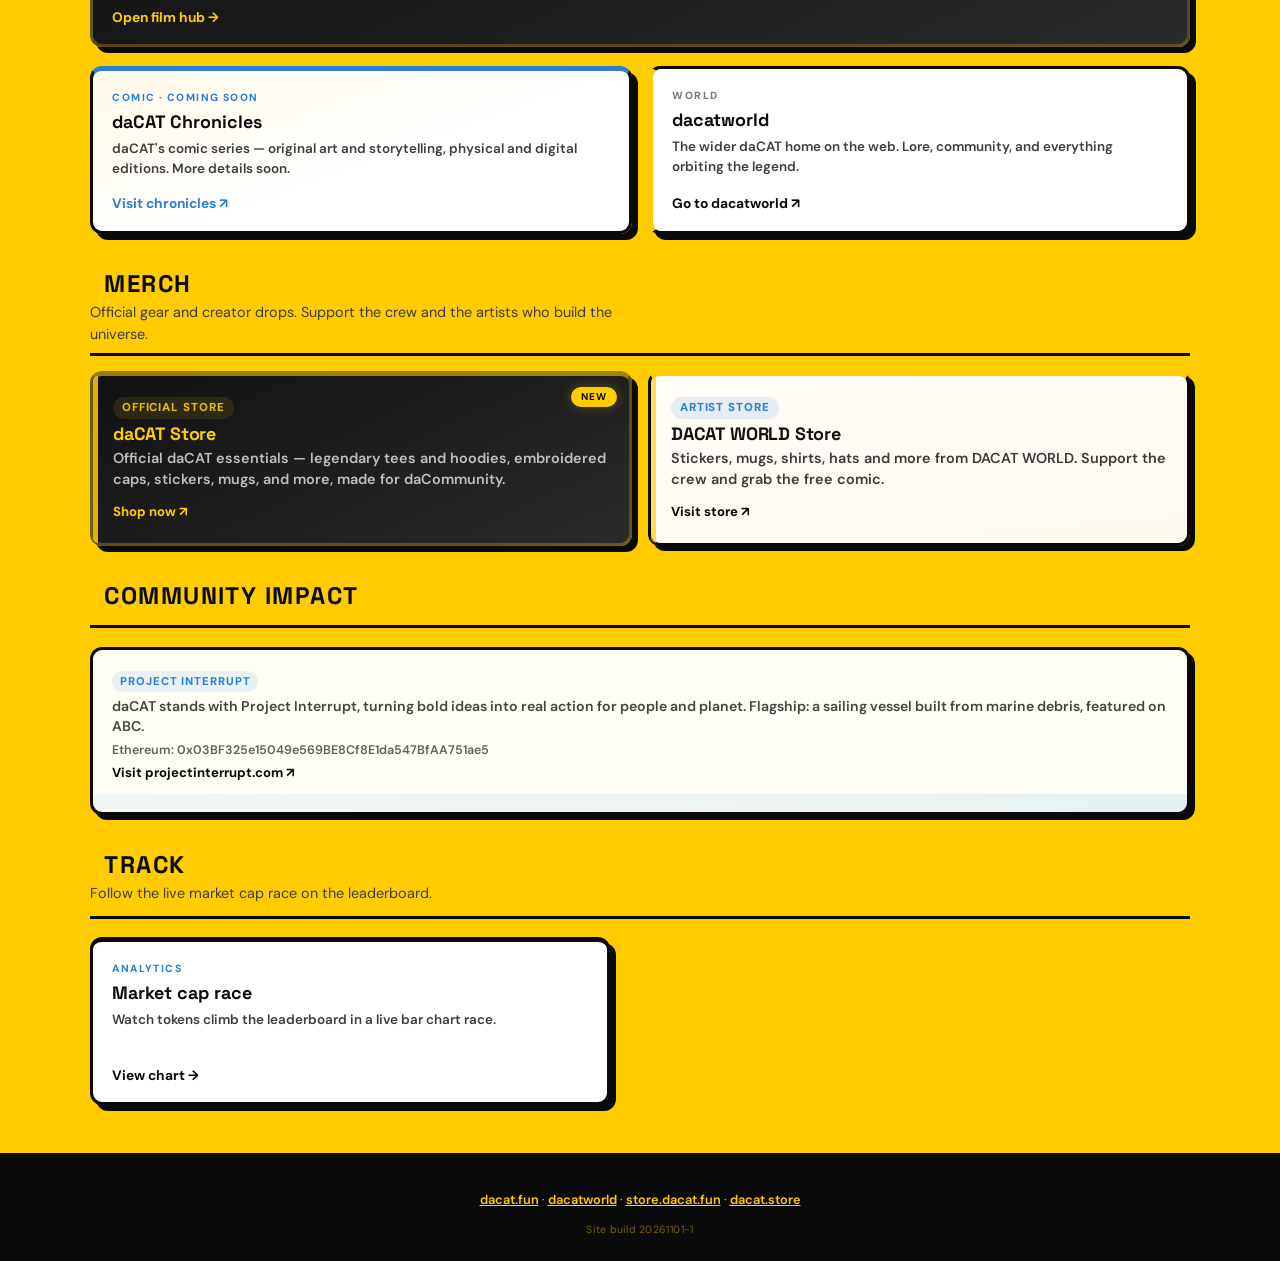
==== commit c1a74a22: "﻿feat(agency): register daGATO Detective Agency Volume 3 Add Vol 3 OpenSea slug/contract to registry" ====
--- a/web/index.html
+++ b/web/index.html
@@ -5,7 +5,7 @@
      Vanilla static + minimal home.js. See app.js for the heavy gallery logic. -->
 <html lang="en">
 <head>
-  <meta name="site-build" content="20261026-1" />
+  <meta name="site-build" content="20261101-1" />
   <meta charset="UTF-8" />
   <meta name="viewport" content="width=device-width, initial-scale=1" />
   <title>daCAT · Universe</title>
@@ -16,7 +16,7 @@
   <link rel="preconnect" href="https://fonts.googleapis.com" />
   <link rel="preconnect" href="https://fonts.gstatic.com" crossorigin />
   <link href="https://fonts.googleapis.com/css2?family=DM+Sans:ital,opsz,wght@0,9..40,500;0,9..40,600;0,9..40,700;1,9..40,400&family=Space+Grotesk:wght@600;700&display=swap" rel="stylesheet" />
-  <link rel="stylesheet" href="css/styles.css?v=20261026-1" />
+  <link rel="stylesheet" href="css/styles.css?v=20261101-1" />
 </head>
 <body class="home-page">
   <header class="site-header">
@@ -277,11 +277,11 @@
 
   <footer class="site-footer">
     <p><a href="https://www.dacat.fun/" target="_blank" rel="noopener noreferrer">dacat.fun</a> · <a href="https://www.dacatworld.com/" target="_blank" rel="noopener noreferrer">dacatworld</a> · <a href="https://store.dacat.fun/" target="_blank" rel="noopener noreferrer">store.dacat.fun</a> · <a href="https://dacat.store/" target="_blank" rel="noopener noreferrer">dacat.store</a></p>
-    <p class="site-version">Site build 20261026-1</p>
+    <p class="site-version">Site build 20261101-1</p>
   </footer>
-  <script src="js/pwa-register.js?v=20261026-1" defer></script>
-  <script src="js/scroll-nudge.js?v=20261026-1" defer></script>
-  <script src="js/home.js?v=20261026-1" defer></script>
+  <script src="js/pwa-register.js?v=20261101-1" defer></script>
+  <script src="js/scroll-nudge.js?v=20261101-1" defer></script>
+  <script src="js/home.js?v=20261101-1" defer></script>
   <script src="js/universe-nav.js" defer></script>
 </body>
 </html>
